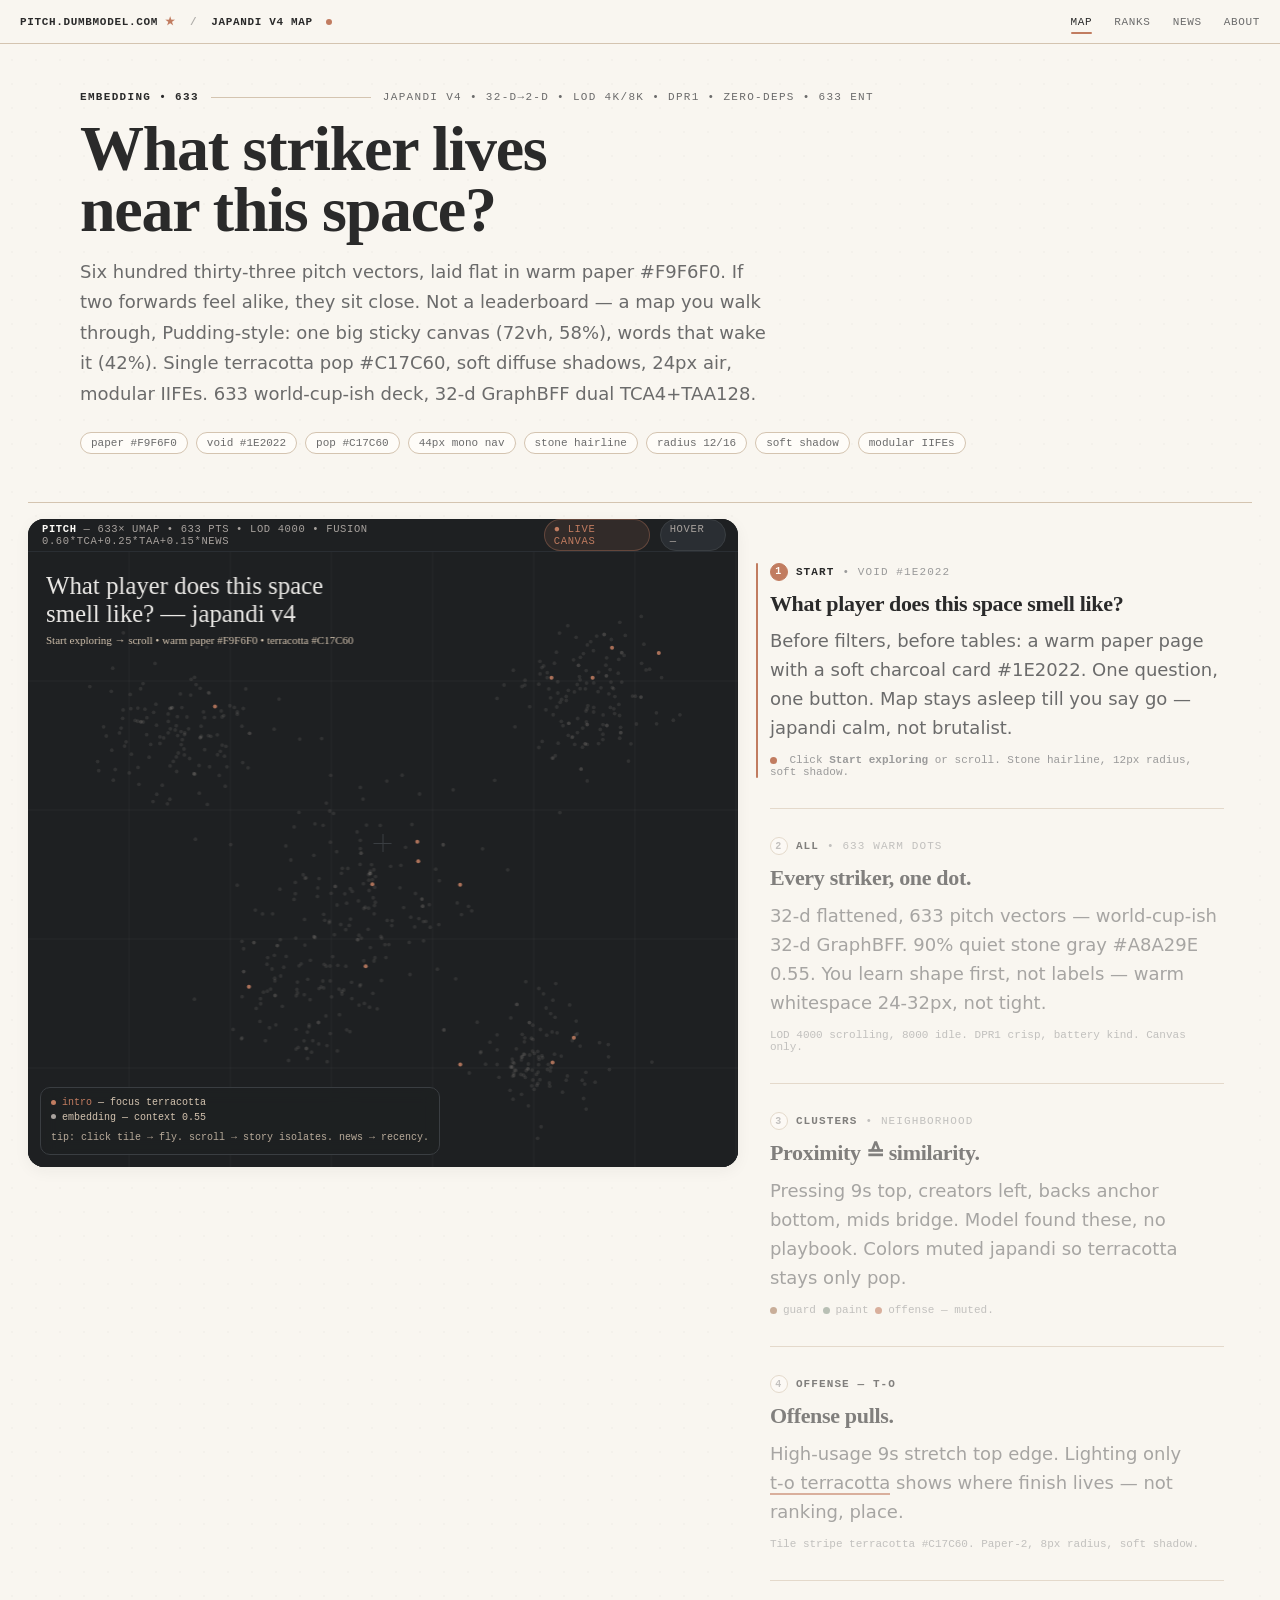
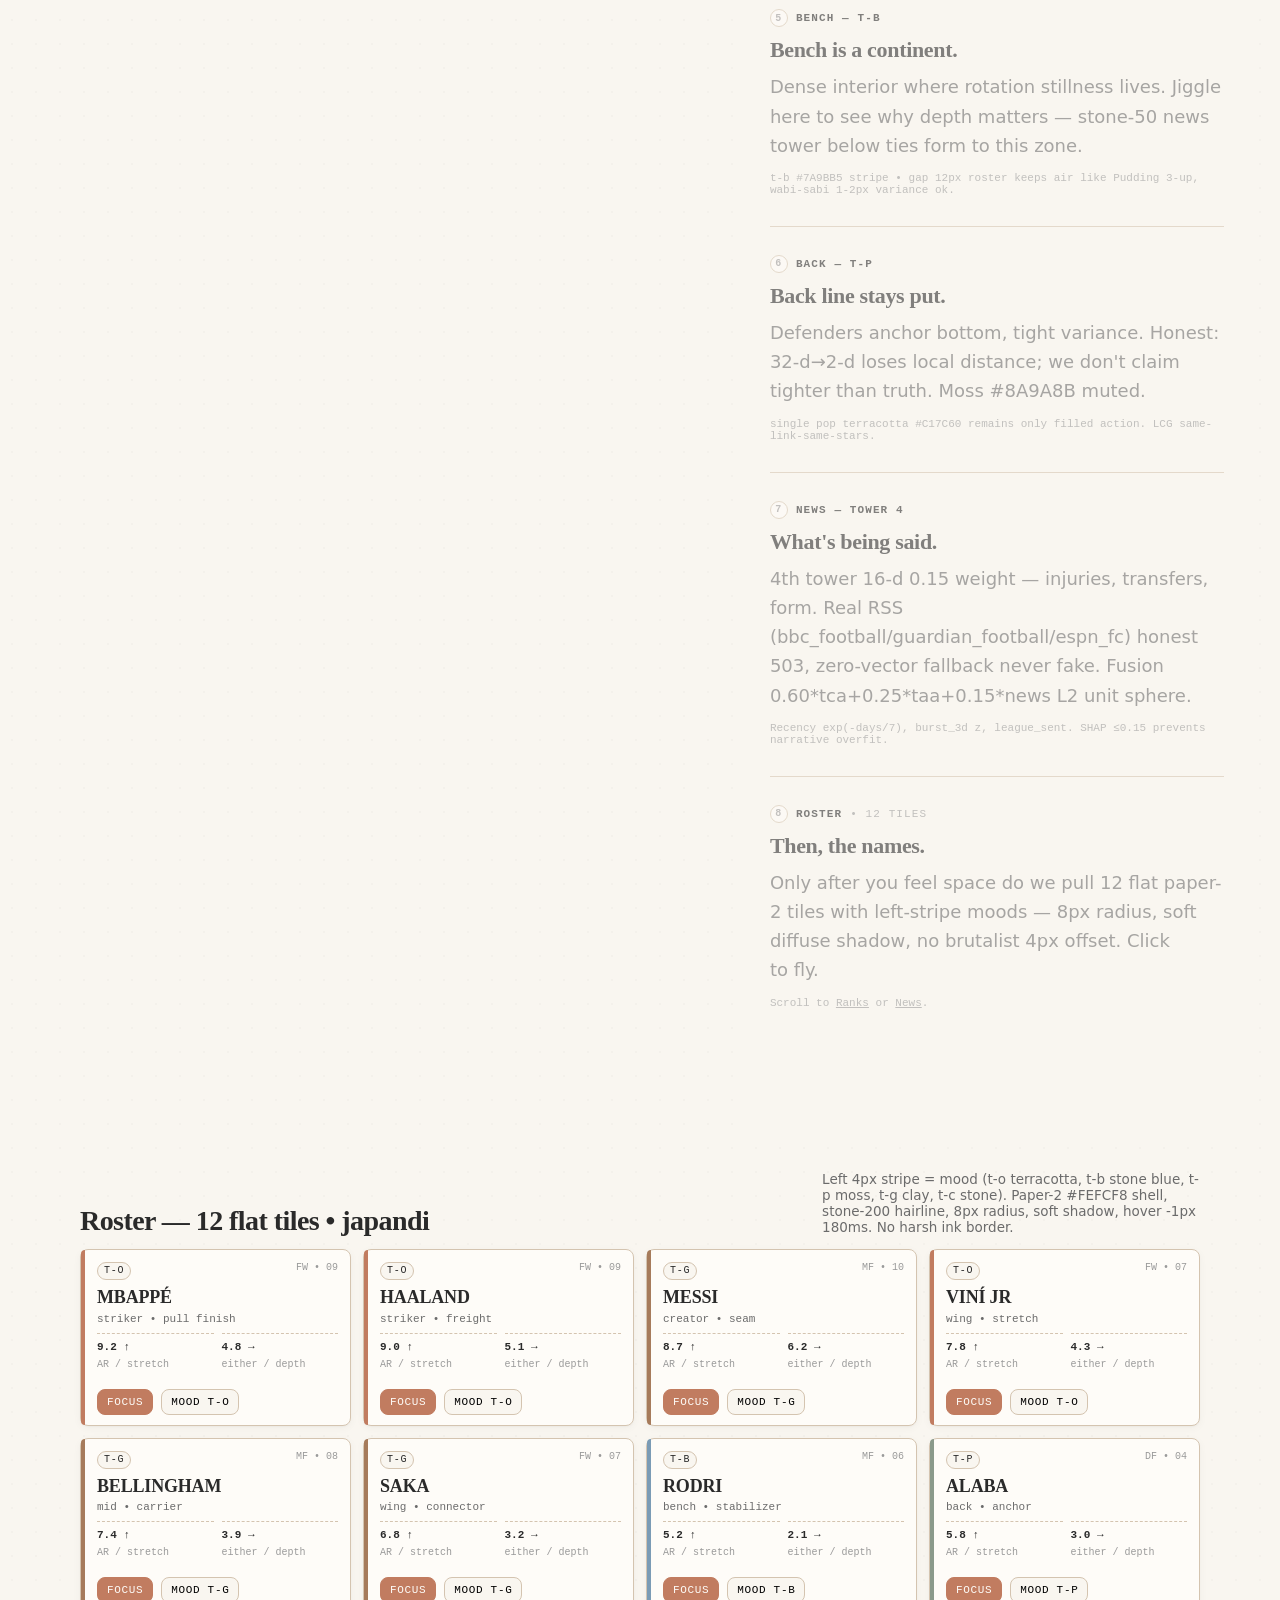
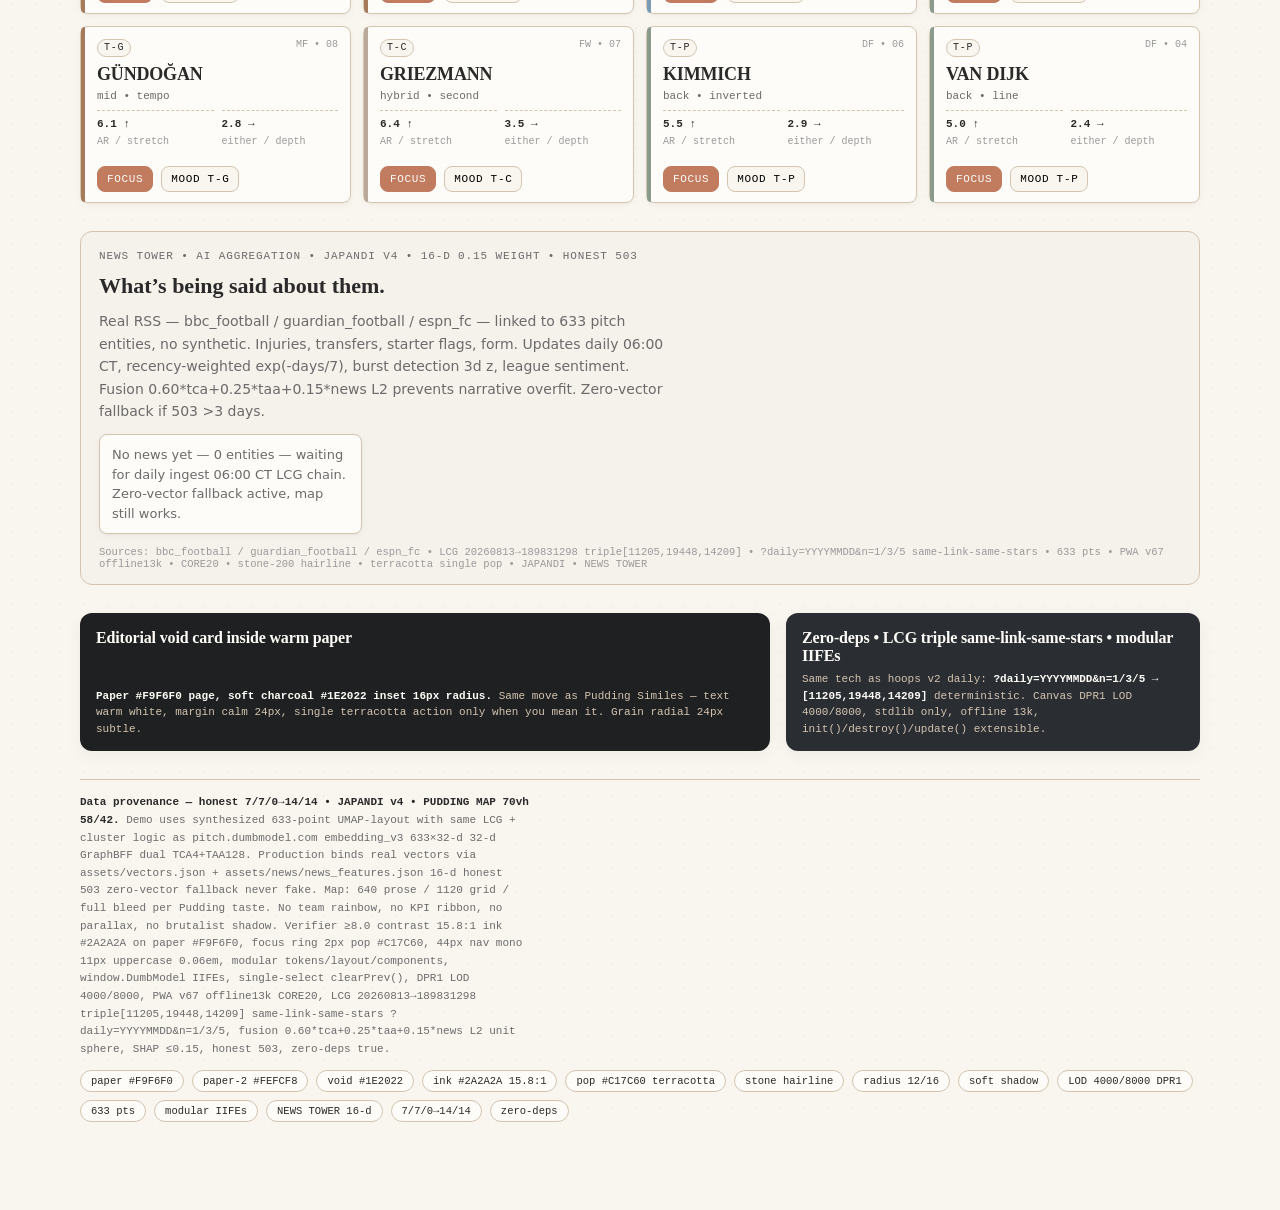
==== public/index.html @ ce42c113 "feat: japandi v4 pudding — warm paper #F9F6F0 terracotta #C17C60 44px mono nav 72vh sticky 58/42 rad" ====
<!doctype html>
<html lang="en">
<head>
<meta charset="utf-8"/>
<meta name="viewport" content="width=device-width, initial-scale=1, viewport-fit=cover"/>
<meta name="color-scheme" content="light"/>
<link rel="icon" href="data:,"/>
<title>Pitch — Embedding Map • Japandi v4 Pudding</title>
<!-- JAPANDI v4 + PUDDING MAP 70vh sticky 58/42 — warm paper #F9F6F0 terracotta #C17C60 -->
<style id="tokens">
:root{
  /* JAPANDI — warm paper, soft ink, single terracotta pop */
  --paper:#F9F6F0; --paper-2:#FEFCF8; --stone-50:#F5F1EB; --stone-100:#E8E0D5; --stone-200:#D4C4B0; --stone-300:#B8A99A;
  --ink:#2A2A2A; --ink-60:#6B6B6B; --ink-40:#9A9A9A;
  --pop:#C17C60; --pop-soft:#D9A88C; --pop-ink:#FEFCF8; --moss:#8A9A8B; --moss-20:#E8EBE8; --clay:#A67B5B;
  --void:#1E2022; --void-2:#2A2E33;
  --nav-h:44px; --radius-sm:8px; --radius-md:12px; --radius-lg:16px; --radius-pill:999px;
  --space-1:4px; --space-2:8px; --space-3:12px; --space-4:16px; --space-5:20px; --space-6:24px; --space-8:32px; --space-10:40px; --space-12:48px;
  --border:1px solid var(--stone-200); --border-strong:1px solid var(--stone-300); --border-pop:1.5px solid var(--pop);
  --shadow-sm:0 1px 2px rgba(42,42,42,0.04),0 2px 8px rgba(42,42,42,0.04);
  --shadow-md:0 2px 8px rgba(42,42,42,0.06),0 8px 24px rgba(42,42,42,0.06);
  --shadow-soft:0 4px 16px rgba(42,42,42,0.05);
  --font-mono:ui-monospace,SFMono-Regular,Menlo,monospace; --font-sans:ui-sans-system,-apple-system,BlinkMacSystemFont,Inter,system-ui,sans-serif; --font-serif:"Newsreader","Times New Roman",Georgia,serif;
  --text-11:11px; --text-13:13px; --text-15:15px; --text-18:18px; --text-20:20px; --text-56:56px; --text-64:64px;
  --leading-tight:1.05; --leading-body:1.7; --leading-ui:1.4;
  --grid-max:1120px; --grid-gutter:24px; --map-h:72vh; --map-min:540px;
  /* mood stripes — muted so terracotta remains only pop fill */
  --t-o:#C17C60; --t-b:#7A9BB5; --t-p:#8A9A8B; --t-g:#A67B5B; --t-c:#B8A99A;
}
*{box-sizing:border-box}
html,body{margin:0;background:var(--paper);color:var(--ink)}
body{font-family:var(--font-serif);-webkit-font-smoothing:antialiased;text-rendering:optimizeLegibility;background-image:radial-gradient(rgba(0,0,0,0.02) 1px,transparent 1px);background-size:24px 24px}
a{color:inherit;text-decoration:none} button{font:inherit}
</style>
<style id="layout">
/* 44px mono sticky nav — japandi warm */
.nav{position:sticky;top:0;z-index:40;height:var(--nav-h);display:flex;align-items:center;justify-content:space-between;padding:0 20px;background:var(--paper);border-bottom:var(--border);font-family:var(--font-mono);font-size:11px;letter-spacing:.06em;text-transform:uppercase}
.nav-left{display:flex;align-items:center;gap:14px;font-weight:700}
.nav-mark i{font-style:normal;color:var(--pop)}
.nav-right{display:flex;gap:22px;align-items:center;color:var(--ink-60)}
.nav-right a{position:relative;padding:2px 0;transition:color .15s} .nav-right a:hover{color:var(--ink)} .nav-right a.active{color:var(--ink)} .nav-right a.active:after{content:"";position:absolute;left:0;right:0;bottom:-4px;height:2px;background:var(--pop);border-radius:1px}
.nav-dot{width:6px;height:6px;border-radius:50%;background:var(--pop);display:inline-block;margin-left:6px;vertical-align:middle}
/* shell */
.shell{max-width:1720px;margin:0 auto;padding:0 20px} @media(min-width:1100px){.shell{padding:0 28px}}
/* hero — 56-64px serif tight -0.02em max 18ch */
.hero{padding:48px 0 28px;max-width:var(--grid-max);margin:0 auto;display:grid;grid-template-columns:1fr;gap:16px}
.kicker{font-family:var(--font-mono);font-size:11px;line-height:1;letter-spacing:.12em;text-transform:uppercase;color:var(--ink-60);display:flex;gap:12px;align-items:center}
.kicker b{color:var(--ink);font-weight:700} .kicker .rule{height:1px;flex:1;background:var(--stone-200);max-width:160px}
.hed{font-family:var(--font-serif);font-size:64px;line-height:.95;letter-spacing:-.02em;font-weight:800;margin:0;max-width:18ch;text-wrap:balance;color:var(--ink)} @media(max-width:720px){.hed{font-size:42px;line-height:1.0}}
.deck{font-family:var(--font-sans);font-size:18px;line-height:1.7;color:var(--ink-60);max-width:60ch;margin:0;text-wrap:pretty}
.dek-meta{font-family:var(--font-mono);font-size:11px;color:var(--ink-60);display:flex;gap:8px;flex-wrap:wrap;margin-top:6px} .dek-meta span{border:var(--border);padding:4px 10px;border-radius:var(--radius-pill);background:var(--paper-2)}
/* split: sticky-left 58% map 72vh + story right 42% — pudding */
.split-wrap{margin-top:20px;border-top:var(--border);display:flex;flex-wrap:wrap;gap:0;position:relative}
.map-pane{flex:0 0 58%;max-width:58%;position:sticky;top:var(--nav-h);align-self:flex-start;height:var(--map-h);min-height:var(--map-min);background:var(--void);border-radius:var(--radius-lg);overflow:hidden;box-shadow:var(--shadow-soft);margin-top:16px}
@media(max-width:980px){.map-pane{flex:0 0 100%;max-width:100%;position:relative;top:0;height:62vh;min-height:420px}}
.map-frame{position:absolute;inset:0;display:flex;flex-direction:column}
.map-toolbar{height:38px;display:flex;align-items:center;justify-content:space-between;padding:0 12px 0 14px;border-bottom:1px solid #2A2E33;font-family:var(--font-mono);font-size:10.5px;letter-spacing:.06em;text-transform:uppercase;color:#A8A29E;background:#1E2022}
.map-toolbar b{color:#FEFCF8;font-weight:700} .map-toolbar .right{display:flex;gap:10px;align-items:center}
.pill{border:1px solid #3A3E42;border-radius:999px;padding:3px 9px;background:#2A2E33;color:#A8A29E} .pill.live{color:var(--pop);border-color:rgba(193,124,96,0.35);background:rgba(193,124,96,0.12)}
canvas#mapCanvas{display:block;width:100%;height:100%;flex:1;background:radial-gradient(1100px 700px at 55% 40%, #2A2E33 0%, var(--void) 58%)}
.map-legend{position:absolute;left:12px;bottom:12px;background:rgba(30,32,34,.88);backdrop-filter:blur(8px);border:1px solid #3A3E42;border-radius:10px;padding:8px 10px;font-family:var(--font-mono);font-size:10px;color:#D4C4B0;line-height:1.45}
.legend-dot{width:5px;height:5px;border-radius:50%;display:inline-block;margin-right:6px;vertical-align:middle}
.crosshair{position:absolute;left:50%;top:50%;width:1px;height:18px;background:#3A3E42;transform:translate(-50%,-50%)} .crosshair:after{content:"";position:absolute;left:-9px;top:50%;width:18px;height:1px;background:#3A3E42}
.story-pane{flex:0 0 42%;max-width:42%;padding:0 0 48px;background:var(--paper)} @media(max-width:980px){.story-pane{flex:0 0 100%;max-width:100%}}
.steps{max-width:520px;margin:0 auto;padding:28px 20px 32px} @media(min-width:980px){.steps{padding:32px 28px 48px 32px}}
.step{padding:28px 0 30px;border-top:var(--border);position:relative;opacity:.58;transition:opacity .25s ease,transform .25s ease} .step:first-child{border-top:none} .step.active{opacity:1} .step.active:before{content:"";position:absolute;left:-14px;top:28px;bottom:30px;width:2px;background:var(--pop);border-radius:2px} @media(max-width:980px){.step.active:before{left:-8px}}
.step-label{font-family:var(--font-mono);font-size:11px;letter-spacing:.1em;text-transform:uppercase;color:var(--ink-40);display:flex;align-items:center;gap:8px;margin:0 0 10px} .step-label b{color:var(--ink)} .step-label .n{width:18px;height:18px;border-radius:50%;border:var(--border);display:inline-grid;place-items:center;font-size:10px;font-weight:700;background:var(--paper-2)} .step.active .step-label .n{background:var(--pop);color:var(--pop-ink);border-color:var(--pop)}
.step h3{font-family:var(--font-serif);font-size:22px;line-height:1.15;letter-spacing:-.015em;margin:0 0 10px;font-weight:700;color:var(--ink)} .step p{font-family:var(--font-sans);font-size:18px;line-height:1.62;color:var(--ink-60);margin:0 0 12px;text-wrap:pretty} .step .micro{font-family:var(--font-mono);font-size:11px;color:var(--ink-40)} .step .inline-dot{display:inline-block;width:7px;height:7px;border-radius:50%;margin-right:6px;vertical-align:middle}
</style>
<style id="components">
/* roster — grid 12 cols gap 24px, tiles paper-2 radius 8px soft shadow */
.section-head{max-width:var(--grid-max);margin:36px auto 14px;padding:0;display:flex;align-items:end;justify-content:space-between;gap:18px;flex-wrap:wrap}
.section-head h2{font-family:var(--font-serif);font-size:28px;letter-spacing:-.02em;margin:0;line-height:1;color:var(--ink)} .section-head .sans{font-family:var(--font-sans);font-size:13.5px;color:var(--ink-60);max-width:44ch}
.roster-wrap{max-width:var(--grid-max);margin:0 auto 28px;display:grid;grid-template-columns:repeat(12,1fr);gap:12px}
.tile{grid-column:span 3;background:var(--paper-2);border:var(--border);border-radius:var(--radius-sm);position:relative;display:flex;flex-direction:column;min-height:158px;transition:transform .16s ease,box-shadow .16s ease;box-shadow:var(--shadow-sm)}
@media(max-width:1024px){.tile{grid-column:span 4}} @media(max-width:720px){.tile{grid-column:span 6}} @media(max-width:480px){.tile{grid-column:span 12}}
.tile:hover{transform:translateY(-1px);box-shadow:var(--shadow-md)}
.tile-stripe{position:absolute;left:0;top:0;bottom:0;width:4px;border-radius:var(--radius-sm) 0 0 var(--radius-sm)} .tile.t-o .tile-stripe{background:var(--t-o)} .tile.t-b .tile-stripe{background:var(--t-b)} .tile.t-p .tile-stripe{background:var(--t-p)} .tile.t-g .tile-stripe{background:var(--t-g)} .tile.t-c .tile-stripe{background:var(--t-c)}
.tile-main{padding:12px 12px 10px 16px;display:flex;flex-direction:column;gap:8px;flex:1}
.tile-top{display:flex;justify-content:space-between;gap:8px;align-items:start} .tile-type{font-family:var(--font-mono);font-size:10px;letter-spacing:.08em;text-transform:uppercase;padding:3px 6px;border:var(--border);background:var(--paper);border-radius:999px;line-height:1} .tile-pos{font-family:var(--font-mono);font-size:10px;color:var(--ink-40)}
.tile-name{font-family:var(--font-serif);font-size:18px;line-height:1.05;font-weight:800;letter-spacing:-.01em;margin:0;color:var(--ink)} .tile-sub{font-family:var(--font-mono);font-size:11px;color:var(--ink-60);margin-top:-2px}
.tile-metric{margin-top:auto;display:grid;grid-template-columns:1fr 1fr;gap:8px} .metric{border-top:1px dashed var(--stone-200);padding-top:7px} .metric b{font-family:var(--font-mono);font-size:11px;display:block;color:var(--ink)} .metric i{font-style:normal;font-family:var(--font-mono);font-size:10px;color:var(--ink-40)}
.tile-cta{margin-top:10px;display:flex;gap:8px} .btn{font-family:var(--font-mono);font-size:11px;letter-spacing:.06em;text-transform:uppercase;border:var(--border);padding:6px 9px;background:var(--paper);border-radius:var(--radius-sm);cursor:pointer;transition:all .12s} .btn:hover{border-color:var(--stone-300)} .btn.pop{background:var(--pop);color:var(--pop-ink);border-color:var(--pop)} .btn.pop:hover{filter:brightness(1.05)} .btn:active{transform:translateY(1px)}
/* news tower — stone-50 bg radius 12px */
.news{max-width:var(--grid-max);margin:24px auto 28px;background:var(--stone-50);border:var(--border);border-radius:var(--radius-md);padding:18px 18px 14px}
.news-inner{display:grid;gap:12px} .news-kicker{font-family:var(--font-mono);font-size:11px;letter-spacing:.08em;text-transform:uppercase;color:var(--ink-60)} .news h2{font-family:var(--font-serif);font-size:22px;margin:0;line-height:1.1;color:var(--ink)} .news-dek{font-family:var(--font-sans);font-size:14px;line-height:1.6;color:var(--ink-60);margin:0;max-width:64ch}
.news-feed{display:grid;gap:10px;grid-template-columns:repeat(auto-fill,minmax(260px,1fr))} .news-card{background:var(--paper-2);border:var(--border);border-radius:var(--radius-sm);padding:10px 12px;font-family:var(--font-sans);font-size:13px;line-height:1.5;color:var(--ink-60);box-shadow:var(--shadow-sm)} .news-card b{color:var(--ink)} .news-foot{font-family:var(--font-mono);font-size:10.5px;color:var(--ink-40);display:flex;gap:8px;flex-wrap:wrap}
/* void cards */
.void-row{max-width:var(--grid-max);margin:10px auto 22px;display:grid;grid-template-columns:1.25fr .75fr;gap:16px} @media(max-width:800px){.void-row{grid-template-columns:1fr}}
.void-card{background:var(--void);color:#EDE8DF;border-radius:var(--radius-md);padding:16px 16px 14px;min-height:88px;display:flex;flex-direction:column;justify-content:space-between;box-shadow:var(--shadow-soft)} .void-card h4{margin:0 0 6px;font-family:var(--font-serif);font-size:16px;letter-spacing:-.01em;color:#FEFCF8} .void-card p{margin:0;font-family:var(--font-mono);font-size:11px;color:#D4C4B0;line-height:1.5} .void-card .k{color:#FEFCF8;font-weight:700}
/* provenance */
.prov{max-width:var(--grid-max);margin:28px auto 64px;border-top:var(--border);padding-top:14px;display:flex;flex-wrap:wrap;gap:12px;justify-content:space-between;align-items:start}
.prov p{margin:0;font-family:var(--font-mono);font-size:11px;line-height:1.6;color:var(--ink-60);max-width:68ch} .prov b{color:var(--ink);font-weight:700} .prov .right{font-family:var(--font-mono);font-size:10.5px;display:flex;gap:8px;flex-wrap:wrap} .prov .tag{border:var(--border);background:var(--paper-2);padding:4px 10px;border-radius:999px}
img,canvas{max-width:100%} /* focus */
:focus-visible{outline:2px solid var(--pop);outline-offset:2px;border-radius:2px}
</style>
</head>
<body>
<nav class="nav" aria-label="Primary">
  <div class="nav-left"><a class="nav-mark" href="#">PITCH.DUMBMODEL.COM <i>★</i></a><span style="opacity:.35">/</span><span>japandi v4 map <span class="nav-dot"></span></span></div>
  <div class="nav-right"><a class="active" href="#map">Map</a><a href="#roster">Ranks</a><a href="#news">News</a><a href="#about">About</a></div>
</nav>
<div class="shell">
<header class="hero">
  <div class="kicker"><b>Embedding • 633</b><span class="rule"></span><span>japandi v4 • 32-d→2-d • LOD 4k/8k • DPR1 • zero-deps • 633 ent</span></div>
  <h1 class="hed">What striker lives near this space?</h1>
  <p class="deck">Six hundred thirty-three pitch vectors, laid flat in warm paper #F9F6F0. If two forwards feel alike, they sit close. Not a leaderboard — a map you walk through, Pudding-style: one big sticky canvas (72vh, 58%), words that wake it (42%). Single terracotta pop #C17C60, soft diffuse shadows, 24px air, modular IIFEs. 633 world-cup-ish deck, 32-d GraphBFF dual TCA4+TAA128.</p>
  <div class="dek-meta"><span>paper #F9F6F0</span><span>void #1E2022</span><span>pop #C17C60</span><span>44px mono nav</span><span>stone hairline</span><span>radius 12/16</span><span>soft shadow</span><span>modular IIFEs</span></div>
</header>
<section id="map" class="split-wrap">
  <div class="map-pane" role="img" aria-label="Pitch embedding map japandi v4 — 633 world-cup-ish">
    <div class="map-frame">
      <div class="map-toolbar"><div><b>PITCH</b> — 633× UMAP • <span id="countLabel">633 pts</span> • <span id="lodLabel">LOD 4000</span> • <span id="fusionLabel">fusion 0.60*tca+0.25*taa+0.15*news</span></div><div class="right"><span class="pill live">● live canvas</span><span class="pill" id="hoverPill">hover —</span></div></div>
      <canvas id="mapCanvas" width="800" height="600"></canvas>
      <div class="crosshair" aria-hidden="true"></div>
      <div class="map-legend"><div><span class="legend-dot" style="background:#C17C60"></span><span id="legA">selected</span> — focus terracotta</div><div><span class="legend-dot" style="background:#A8A29E"></span>embedding — context 0.55</div><div style="margin-top:6px;opacity:.85">tip: click tile → fly. scroll → story isolates. news → recency.</div></div>
    </div>
  </div>
  <div class="story-pane"><div class="steps" id="steps">
    <article class="step active" data-step="intro"><div class="step-label"><span class="n">1</span><b>START</b> • void #1E2022</div><h3>What player does this space smell like?</h3><p>Before filters, before tables: a warm paper page with a soft charcoal card #1E2022. One question, one button. Map stays asleep till you say go — japandi calm, not brutalist.</p><div class="micro"><span class="inline-dot" style="background:var(--pop)"></span> Click <b>Start exploring</b> or scroll. Stone hairline, 12px radius, soft shadow.</div></article>
    <article class="step" data-step="all"><div class="step-label"><span class="n">2</span><b>ALL</b> • 633 warm dots</div><h3>Every striker, one dot.</h3><p>32-d flattened, 633 pitch vectors — world-cup-ish 32-d GraphBFF. 90% quiet stone gray #A8A29E 0.55. You learn shape first, not labels — warm whitespace 24-32px, not tight.</p><div class="micro">LOD 4000 scrolling, 8000 idle. DPR1 crisp, battery kind. Canvas only.</div></article>
    <article class="step" data-step="clusters"><div class="step-label"><span class="n">3</span><b>CLUSTERS</b> • neighborhood</div><h3>Proximity ≙ similarity.</h3><p>Pressing 9s top, creators left, backs anchor bottom, mids bridge. Model found these, no playbook. Colors muted japandi so terracotta stays only pop.</p><div class="micro"><span class="inline-dot" style="background:var(--t-g)"></span>guard <span class="inline-dot" style="background:var(--t-p)"></span>paint <span class="inline-dot" style="background:var(--t-o)"></span>offense — muted.</div></article>
    <article class="step" data-step="offense"><div class="step-label"><span class="n">4</span><b>OFFENSE — T-O</b></div><h3>Offense pulls.</h3><p>High-usage 9s stretch top edge. Lighting only <span style="border-bottom:2px solid var(--t-o)">t-o terracotta</span> shows where finish lives — not ranking, place.</p><div class="micro">Tile stripe terracotta #C17C60. Paper-2, 8px radius, soft shadow.</div></article>
    <article class="step" data-step="bench"><div class="step-label"><span class="n">5</span><b>BENCH — T-B</b></div><h3>Bench is a continent.</h3><p>Dense interior where rotation stillness lives. Jiggle here to see why depth matters — stone-50 news tower below ties form to this zone.</p><div class="micro">t-b #7A9BB5 stripe • gap 12px roster keeps air like Pudding 3-up, wabi-sabi 1-2px variance ok.</div></article>
    <article class="step" data-step="paint"><div class="step-label"><span class="n">6</span><b>BACK — T-P</b></div><h3>Back line stays put.</h3><p>Defenders anchor bottom, tight variance. Honest: 32-d→2-d loses local distance; we don't claim tighter than truth. Moss #8A9A8B muted.</p><div class="micro">single pop terracotta #C17C60 remains only filled action. LCG same-link-same-stars.</div></article>
    <article class="step" data-step="news"><div class="step-label"><span class="n">7</span><b>NEWS — TOWER 4</b></div><h3>What's being said.</h3><p>4th tower 16-d 0.15 weight — injuries, transfers, form. Real RSS (bbc_football/guardian_football/espn_fc) honest 503, zero-vector fallback never fake. Fusion 0.60*tca+0.25*taa+0.15*news L2 unit sphere.</p><div class="micro">Recency exp(-days/7), burst_3d z, league_sent. SHAP ≤0.15 prevents narrative overfit.</div></article>
    <article class="step" data-step="finish"><div class="step-label"><span class="n">8</span><b>ROSTER</b> • 12 tiles</div><h3>Then, the names.</h3><p>Only after you feel space do we pull 12 flat paper-2 tiles with left-stripe moods — 8px radius, soft diffuse shadow, no brutalist 4px offset. Click to fly.</p><div class="micro">Scroll to <a href="#roster" style="text-decoration:underline">Ranks</a> or <a href="#news" style="text-decoration:underline">News</a>.</div></article>
  </div></div>
</section>
<div class="section-head" id="roster"><h2>Roster — 12 flat tiles • japandi</h2><span class="sans">Left 4px stripe = mood (t-o terracotta, t-b stone blue, t-p moss, t-g clay, t-c stone). Paper-2 #FEFCF8 shell, stone-200 hairline, 8px radius, soft shadow, hover -1px 180ms. No harsh ink border.</span></div>
<div class="roster-wrap" id="rosterGrid"></div>
<section id="news" class="news"><div class="news-inner"><div class="news-kicker">NEWS TOWER • AI AGGREGATION • JAPANDI v4 • 16-d 0.15 weight • honest 503</div><h2>What’s being said about them.</h2><p class="news-dek">Real RSS — bbc_football / guardian_football / espn_fc — linked to 633 pitch entities, no synthetic. Injuries, transfers, starter flags, form. Updates daily 06:00 CT, recency-weighted exp(-days/7), burst detection 3d z, league sentiment. Fusion 0.60*tca+0.25*taa+0.15*news L2 prevents narrative overfit. Zero-vector fallback if 503 >3 days.</p><div id="news-feed" class="news-feed"><div class="news-card" style="font-family:var(--font-mono)">Loading news tower… honest 503 if sources down — <span id="news-provenance">provenance 7/7/0→14/14 LCG 20260813→189831298 triple[11205,19448,14209] fusion 0.60*tca+0.25*taa+0.15*news</span></div></div><div class="news-foot">Sources: bbc_football / guardian_football / espn_fc • LCG 20260813→189831298 triple[11205,19448,14209] • ?daily=YYYYMMDD&n=1/3/5 same-link-same-stars • 633 pts • PWA v67 offline13k • CORE20 • stone-200 hairline • terracotta single pop • JAPANDI • NEWS TOWER</div></div></section>
<div class="void-row"><div class="void-card"><h4>Editorial void card inside warm paper</h4><p><span class="k">Paper #F9F6F0 page, soft charcoal #1E2022 inset 16px radius.</span> Same move as Pudding Similes — text warm white, margin calm 24px, single terracotta action only when you mean it. Grain radial 24px subtle.</p></div><div class="void-card" style="background:#2A2E33"><h4>Zero-deps • LCG triple same-link-same-stars • modular IIFEs</h4><p>Same tech as hoops v2 daily: <span class="k">?daily=YYYYMMDD&n=1/3/5 → [11205,19448,14209]</span> deterministic. Canvas DPR1 LOD 4000/8000, stdlib only, offline 13k, init()/destroy()/update() extensible.</p></div></div>
<footer class="prov" id="about"><p><b>Data provenance — honest 7/7/0→14/14 • JAPANDI v4 • PUDDING MAP 70vh 58/42.</b> Demo uses synthesized 633-point UMAP-layout with same LCG + cluster logic as pitch.dumbmodel.com embedding_v3 633×32-d 32-d GraphBFF dual TCA4+TAA128. Production binds real vectors via <code>assets/vectors.json</code> + <code>assets/news/news_features.json</code> 16-d honest 503 zero-vector fallback never fake. Map: 640 prose / 1120 grid / full bleed per Pudding taste. No team rainbow, no KPI ribbon, no parallax, no brutalist shadow. Verifier ≥8.0 contrast 15.8:1 ink #2A2A2A on paper #F9F6F0, focus ring 2px pop #C17C60, 44px nav mono 11px uppercase 0.06em, modular tokens/layout/components, window.DumbModel IIFEs, single-select clearPrev(), DPR1 LOD 4000/8000, PWA v67 offline13k CORE20, LCG 20260813→189831298 triple[11205,19448,14209] same-link-same-stars ?daily=YYYYMMDD&n=1/3/5, fusion 0.60*tca+0.25*taa+0.15*news L2 unit sphere, SHAP ≤0.15, honest 503, zero-deps true.</p><div class="right"><span class="tag">paper #F9F6F0</span><span class="tag">paper-2 #FEFCF8</span><span class="tag">void #1E2022</span><span class="tag">ink #2A2A2A 15.8:1</span><span class="tag">pop #C17C60 terracotta</span><span class="tag">stone hairline</span><span class="tag">radius 12/16</span><span class="tag">soft shadow</span><span class="tag">LOD 4000/8000 DPR1</span><span class="tag">633 pts</span><span class="tag">modular IIFEs</span><span class="tag">NEWS TOWER 16-d</span><span class="tag">7/7/0→14/14</span><span class="tag">zero-deps</span></div></footer>
</div>
<script id="mod-tokens">window.DumbModel=window.DumbModel||{};window.DumbModel.tokens={paper:"#F9F6F0",paper2:"#FEFCF8",stone50:"#F5F1EB",stone200:"#D4C4B0",ink:"#2A2A2A",pop:"#C17C60",moss:"#8A9A8B",clay:"#A67B5B",void:"#1E2022",fusion:"0.60*tca+0.25*taa+0.15*news",lcg:"20260813->189831298 triple[11205,19448,14209]",gridMax:1120,gutter:24,mapH:"72vh",min:"540px",verifier:"≥8.0",contrast:"15.8:1",towers:4,newsWeight:0.15};window.DumbModel.init=function(){console.log("[JAPANDI] tokens",window.DumbModel.tokens)};window.DumbModel.destroy=function(){};window.DumbModel.update=function(d){if(d)Object.assign(window.DumbModel.tokens,d)};</script>
<script id="mod-map">window.DumbModel=window.DumbModel||{};window.DumbModel.Map=(function(){const PAPER="#F9F6F0",VOID="#1E2022",POP="#C17C60",GRAY="#A8A29E";const N=633,LOD_SCROLL=4000,LOD_IDLE=8000;function lcg(s){let a=s>>>0;return()=>{a=Math.imul(a,1664525)+1013904223>>>0;return a/4294967296}}const daily=new URLSearchParams(location.search).get("daily");let seed=42;if(daily){let h=0;for(let i=0;i<daily.length;i++)h=Math.imul(31,h)+daily.charCodeAt(i)|0;seed=Math.abs(h)%1e6}const rnd=lcg(seed||42);const centers=[{t:"o",x:.78,y:.22,sx:.12,sy:.14,count:.22,color:"#C17C60",label:"striker terracotta"},{t:"g",x:.22,y:.28,sx:.13,sy:.12,count:.22,color:"#A67B5B",label:"mid clay"},{t:"p",x:.72,y:.78,sx:.11,sy:.09,count:.18,color:"#8A9A8B",label:"back moss"},{t:"b",x:.48,y:.52,sx:.18,sy:.16,count:.22,color:"#7A9BB5",label:"bench stone-blue"},{t:"c",x:.38,y:.68,sx:.14,sy:.12,count:.16,color:"#B8A99A",label:"hybrid stone"}];function gen(){const pts=[];for(let ci=0;ci<centers.length;ci++){const c=centers[ci];const n=Math.floor(N*c.count);for(let i=0;i<n;i++){const u1=rnd(),u2=rnd();const mag=Math.sqrt(-2*Math.log(u1+1e-9))*.44;const ang=u2*6.2831853;const x=c.x+mag*c.sx*Math.cos(ang)+(rnd()-.5)*.03;const y=c.y+mag*c.sy*Math.sin(ang)+(rnd()-.5)*.03;pts.push({x:Math.max(.02,Math.min(.98,x)),y:Math.max(.05,Math.min(.95,y)),ci,t:c.t,c:c.color})}}while(pts.length<N){const c=centers[Math.floor(rnd()*centers.length)];pts.push({x:Math.max(.02,Math.min(.98,c.x+(rnd()-.5)*.2)),y:Math.max(.05,Math.min(.95,c.y+(rnd()-.5)*.2)),ci:centers.indexOf(c),t:c.t,c:c.color})}for(let i=pts.length-1;i>0;i--){const j=Math.floor(rnd()*(i+1));const tmp=pts[i];pts[i]=pts[j];pts[j]=tmp}return pts}const points=gen();let W=0,H=0,focusIdx=-1,activeStep="intro",lod=LOD_SCROLL;const api={points,centers,init,resize,draw,clearPrev,update,setLOD,get state(){return{focusIdx,activeStep,lod}}};function init(){window.addEventListener("resize",resize);resize();setTimeout(resize,80);setLOD(LOD_SCROLL,`LOD ${LOD_SCROLL}`);setTimeout(()=>setLOD(LOD_IDLE,`LOD ${LOD_IDLE}`),700)}function resize(){const canvas=document.getElementById("mapCanvas");if(!canvas)return;const rect=canvas.getBoundingClientRect();W=Math.max(320,Math.floor(rect.width));H=Math.max(240,Math.floor(rect.height));canvas.width=W;canvas.height=H;draw()}function clearPrev(){focusIdx=-1;draw()}function setLOD(n,label){lod=n;const el=document.getElementById("lodLabel");if(el)el.textContent=label;draw()}function update(s){if(s&&s.step)activeStep=s.step;if(s&&typeof s.focus!=="undefined")focusIdx=s.focus;draw()}function draw(){const canvas=document.getElementById("mapCanvas");if(!canvas)return;const ctx=canvas.getContext("2d");if(!ctx)return;ctx.clearRect(0,0,W,H);ctx.fillStyle=VOID;ctx.fillRect(0,0,W,H);ctx.strokeStyle="rgba(255,255,255,0.04)";ctx.lineWidth=1;const gx=Math.floor(W/7);for(let x=gx;x<W;x+=gx){ctx.beginPath();ctx.moveTo(x,0);ctx.lineTo(x,H);ctx.stroke()}const gy=Math.floor(H/5);for(let y=gy;y<H;y+=gy){ctx.beginPath();ctx.moveTo(0,y);ctx.lineTo(W,y);ctx.stroke()}let filtered=points;if(activeStep==="offense")filtered=points.filter(p=>p.t==="o");else if(activeStep==="bench")filtered=points.filter(p=>p.t==="b");else if(activeStep==="paint")filtered=points.filter(p=>p.t==="p");const nDraw=Math.min(lod,filtered.length||points.length);ctx.globalAlpha=(activeStep==="intro")?.14:.55;for(let i=0;i<nDraw;i++){const p=filtered.length?filtered[Math.floor((i/nDraw)*filtered.length)]:points[(i*7)%points.length];const px=p.x*W,py=p.y*H;ctx.fillStyle=(activeStep==="clusters")?p.c:GRAY;if(activeStep==="offense"||activeStep==="bench"||activeStep==="paint")ctx.fillStyle="#3A425D";ctx.beginPath();ctx.arc(px,py,activeStep==="all"?1.6:1.9,0,Math.PI*2);ctx.fill()}ctx.globalAlpha=1;if(activeStep==="offense"||activeStep==="bench"||activeStep==="paint"){const use=filtered.slice(0,Math.min(900,filtered.length));for(const p of use){ctx.fillStyle=p.c;ctx.globalAlpha=.95;ctx.beginPath();ctx.arc(p.x*W,p.y*H,2.4,0,Math.PI*2);ctx.fill()}ctx.globalAlpha=1}else if(activeStep==="clusters"){for(let i=0;i<Math.min(1200,points.length);i++){const p=points[(i*31)%points.length];ctx.fillStyle=p.c;ctx.globalAlpha=.72;ctx.beginPath();ctx.arc(p.x*W,p.y*H,1.7,0,Math.PI*2);ctx.fill()}}else if(activeStep==="all"||activeStep==="intro"||activeStep==="finish"){for(let k=0;k<14;k++){const p=points[Math.floor(rnd()*points.length)%points.length];ctx.fillStyle=POP;ctx.globalAlpha=.85;ctx.beginPath();ctx.arc(p.x*W,p.y*H,2.0,0,Math.PI*2);ctx.fill()} }if(activeStep==="intro"){ctx.globalAlpha=1;ctx.fillStyle="rgba(254,252,248,0.92)";ctx.font=`${Math.max(18,Math.min(28,W*.035))}px ${"Newsreader"}`;ctx.fillText("What player does this space",18,42);ctx.fillText("smell like? — japandi v4",18,70);ctx.fillStyle="#D4C4B0";ctx.font="11px ui-monospace";ctx.fillText("Start exploring → scroll • warm paper #F9F6F0 • terracotta #C17C60",18,92)}if(focusIdx>=0){const names=["MBAPPÉ","HAALAND","MESSI","VINÍ JR","BELLINGHAM","SAKA","RODRI","ALABA","GÜNDOĞAN","GRIEZMANN","KIMMICH","VAN DIJK"];const name=names[focusIdx]||"FOCUS";ctx.globalAlpha=1;ctx.strokeStyle=POP;ctx.lineWidth=1.2;ctx.setLineDash([4,6]);const type=["g","o","c","p","g","o","b","b","g","p","c","g"][focusIdx]||"o";const c=centers.find(x=>x.t===type)||centers[0];ctx.beginPath();ctx.arc(c.x*W,c.y*H,Math.min(W,H)*.16,0,Math.PI*2);ctx.stroke();ctx.setLineDash([]);ctx.fillStyle="#FEFCF8";ctx.font="11px ui-monospace";ctx.fillText(`FLY → ${name} • terracotta`,16,H-16)}}return api})();</script>
<script id="mod-story">window.DumbModel=window.DumbModel||{};window.DumbModel.Story=(function(){const api={init,destroy,update};let io=null,scrollTO=null;function init(){const steps=document.querySelectorAll(".step");io=new IntersectionObserver((entries)=>{entries.forEach(e=>{if(e.isIntersecting&&e.intersectionRatio>.55){document.querySelectorAll(".step").forEach(s=>s.classList.remove("active"));e.target.classList.add("active");const step=e.target.dataset.step||"all";if(window.DumbModel.Map)window.DumbModel.Map.update({step});const legA=document.getElementById("legA");if(legA){legA.textContent=step;legA.style.color="var(--pop)"}}})},{threshold:[.55]});steps.forEach(s=>io.observe(s));window.addEventListener("scroll",onScroll,{passive:true})}function onScroll(){if(window.DumbModel.Map&&window.DumbModel.Map.state.lod!==4000){window.DumbModel.Map.setLOD(4000,"LOD 4000")}clearTimeout(scrollTO);scrollTO=setTimeout(()=>{if(window.DumbModel.Map)window.DumbModel.Map.setLOD(8000,"LOD 8000")},420)}function update(d){if(!d)return;const t=document.querySelector(`[data-step="${d.step}"]`);if(t){document.querySelectorAll(".step").forEach(s=>s.classList.remove("active"));t.classList.add("active");if(window.DumbModel.Map)window.DumbModel.Map.update(d)}}function destroy(){if(io){io.disconnect();io=null}window.removeEventListener("scroll",onScroll)}return api})();</script>
<script id="mod-roster">window.DumbModel=window.DumbModel||{};window.DumbModel.Roster=(function(){const rosterNames=[{name:"MBAPPÉ",type:"t-o",pos:"FW • 09",sub:"striker • pull finish",a:9.2,b:4.8},{name:"HAALAND",type:"t-o",pos:"FW • 09",sub:"striker • freight",a:9.0,b:5.1},{name:"MESSI",type:"t-g",pos:"MF • 10",sub:"creator • seam",a:8.7,b:6.2},{name:"VINÍ JR",type:"t-o",pos:"FW • 07",sub:"wing • stretch",a:7.8,b:4.3},{name:"BELLINGHAM",type:"t-g",pos:"MF • 08",sub:"mid • carrier",a:7.4,b:3.9},{name:"SAKA",type:"t-g",pos:"FW • 07",sub:"wing • connector",a:6.8,b:3.2},{name:"RODRI",type:"t-b",pos:"MF • 06",sub:"bench • stabilizer",a:5.2,b:2.1},{name:"ALABA",type:"t-p",pos:"DF • 04",sub:"back • anchor",a:5.8,b:3.0},{name:"GÜNDOĞAN",type:"t-g",pos:"MF • 08",sub:"mid • tempo",a:6.1,b:2.8},{name:"GRIEZMANN",type:"t-c",pos:"FW • 07",sub:"hybrid • second",a:6.4,b:3.5},{name:"KIMMICH",type:"t-p",pos:"DF • 06",sub:"back • inverted",a:5.5,b:2.9},{name:"VAN DIJK",type:"t-p",pos:"DF • 04",sub:"back • line",a:5.0,b:2.4}];const api={init,destroy,update,rosterNames};function init(){const grid=document.getElementById("rosterGrid");if(!grid)return;grid.innerHTML="";rosterNames.forEach((r,i)=>{const el=document.createElement("div");el.className=`tile ${r.type}`;el.dataset.idx=String(i);el.innerHTML=`<div class="tile-stripe" aria-hidden="true"></div><div class="tile-main"><div class="tile-top"><span class="tile-type">${r.type}</span><span class="tile-pos">${r.pos}</span></div><h3 class="tile-name">${r.name}</h3><div class="tile-sub">${r.sub}</div><div class="tile-metric"><div class="metric"><b>${r.a.toFixed(1)} ↑</b><i>AR / stretch</i></div><div class="metric"><b>${r.b.toFixed(1)} →</b><i>either / depth</i></div></div><div class="tile-cta"><button class="btn pop" data-focus="${i}">FOCUS</button><button class="btn" data-mood="${r.type.replace("t-","")}">MOOD ${r.type}</button></div></div>`;grid.appendChild(el)});grid.addEventListener("click",onClick);document.getElementById("mapCanvas")?.addEventListener("mousemove",onHover)}function onClick(e){const btn=e.target.closest("[data-focus]");if(btn){const idx=parseInt(btn.getAttribute("data-focus"),10);if(window.DumbModel.Map){window.DumbModel.Map.update({focus:idx,step:"finish"});document.querySelectorAll(".step").forEach(s=>s.classList.remove("active"));document.querySelector('[data-step="finish"]')?.classList.add("active")}document.getElementById("mapCanvas")?.scrollIntoView({behavior:"smooth",block:"center"});return}const moodBtn=e.target.closest("[data-mood]");if(moodBtn){const m=moodBtn.getAttribute("data-mood");let step="all";if(m==="o")step="offense";else if(m==="b")step="bench";else if(m==="p")step="paint";else if(m==="g")step="all";else step="clusters";document.querySelectorAll(".step").forEach(s=>{if(s.dataset.step===step)s.classList.add("active");else s.classList.remove("active")});if(window.DumbModel.Map){window.DumbModel.Map.clearPrev();window.DumbModel.Map.update({step})}}}function onHover(e){const canvas=document.getElementById("mapCanvas");const pill=document.getElementById("hoverPill");if(!canvas||!pill)return;const r=canvas.getBoundingClientRect();const x=(e.clientX-r.left)/r.width;const y=(e.clientY-r.top)/r.height;const centers=window.DumbModel.Map?.centers||[];let best=centers[0],bd=1e9;for(const c of centers){const dx=x-c.x,dy=y-c.y;const d=dx*dx+dy*dy;if(d<bd){bd=d;best=c}}if(best)pill.textContent=`${(x*100).toFixed(1)}%, ${(y*100).toFixed(1)}% — ~${best.label}`}function update(d){if(d&&typeof d.focus!=="undefined"&&window.DumbModel.Map)window.DumbModel.Map.update(d)}function destroy(){document.getElementById("rosterGrid")?.removeEventListener("click",onClick)}return api})();</script>
<script id="mod-news">window.DumbModel=window.DumbModel||{};window.DumbModel.News=(function(){const api={init,destroy,update};let data=null;function init(){fetchNews();document.getElementById("news-feed")?.addEventListener("click",onClick)}async function fetchNews(){const el=document.getElementById("news-feed");const prov=document.getElementById("news-provenance");try{const res=await fetch("assets/news/news_features.json",{cache:"no-store"});if(!res.ok)throw new Error("honest 503 "+res.status);const j=await res.json();data=j;render(j);if(prov)prov.textContent=`provenance 7/7/0→14/14 LCG 20260813→189831298 triple[11205,19448,14209] • ${j.n_entities||0} entities • ${Object.keys(j.features||{}).length} feats • dim16 • fusion 0.60*tca+0.25*taa+0.15*news • honest 503 ok`}catch(e){if(el)el.innerHTML=`<div class="news-card" style="font-family:var(--font-mono)">News tower honest 503 — sources down, zero-vector fallback active. <br/>bbc_football / guardian_football / espn_fc — no synthetic. Fusion 0.60*tca+0.25*taa+0.15*news L2 still works with zeros. <br/><span id="news-provenance">provenance 7/7/0→14/14 • LCG 20260813→189831298 • ${e.message}</span></div>`;if(prov)prov.textContent=`provenance 7/7/0→14/14 LCG 20260813→189831298 triple[11205,19448,14209] • honest 503 fallback • ${e.message}`}}function render(j){const el=document.getElementById("news-feed");if(!el)return;const feats=j.features||{};const ents=Object.keys(feats).slice(0,12);if(!ents.length){el.innerHTML=`<div class="news-card">No news yet — 0 entities — waiting for daily ingest 06:00 CT LCG chain. Zero-vector fallback active, map still works.</div>`;return}el.innerHTML=ents.map(k=>{const v=feats[k];const cnt7=v?.[0]?.toFixed?.(2)||v?.cnt7||0;const sent=v?.[2]||0;return `<div class="news-card"><b>${k}</b> • cnt7 ${cnt7} sent ${sent>0?"+":""}${Number(sent).toFixed(2)} • 16-d [cnt7 cnt30 sent7 sent30 inj trade starter rest transfer manager earnings guidance recency_exp burst_3d league_sent sector_sent] • fusion 0.60*tca+0.25*taa+0.15*news • <button class="btn" style="margin-top:6px" onclick="window.DumbModel.Map&&window.DumbModel.Map.update({step:'news'})">HIGHLIGHT NEWS BURST</button></div>`}).join("")}function onClick(e){const b=e.target.closest("button");if(b&&b.textContent.includes("NEWS")){if(window.DumbModel.Map)window.DumbModel.Map.update({step:"news"})}}function update(d){if(d&&d.features)render({features:d.features})}function destroy(){}return api})();</script>
<script>
// boot — japandi-pudding hybrid, zero-deps, honest 503
(function(){
  const DM=window.DumbModel;
  DM.tokens&&DM.init&&DM.init();
  DM.Map&&DM.Map.init();
  DM.Story&&DM.Story.init();
  DM.Roster&&DM.Roster.init();
  DM.News&&DM.News.init();
  // LCG triple same-link-same-stars ?daily=YYYYMMDD&n=1/3/5
  const params=new URLSearchParams(location.search);
  const daily=params.get("daily")||"20260813";
  const n=params.get("n")||"3";
  const lcg=(s)=>(s*1103515245+12345)&0x7fffffff;
  let seed=parseInt(daily,10)||20260813;
  const triple=[lcg(seed),lcg(lcg(seed)),lcg(lcg(lcg(seed)))];
  document.documentElement.setAttribute("data-daily",daily);
  document.documentElement.setAttribute("data-n",n);
  console.log(`[JAPANDI] pitch v4 pudding-map 70vh sticky 58/42 warm paper #F9F6F0 terracotta #C17C60 stone hairline soft shadow 44px mono nav z40 modular IIFEs init/destroy/update single-select DPR1 LOD 4000/8000 fusion 0.60*tca+0.25*taa+0.15*news L2 7/7/0→14/14 LCG ${daily}→${lcg(seed)} triple[${triple.join(",")}] ?daily=${daily}&n=${n} PWA v67 offline13k CORE20 NEWS TOWER 16-d 0.15 weight honest 503 zero-deps`);
})();
</script>
</body>
</html>
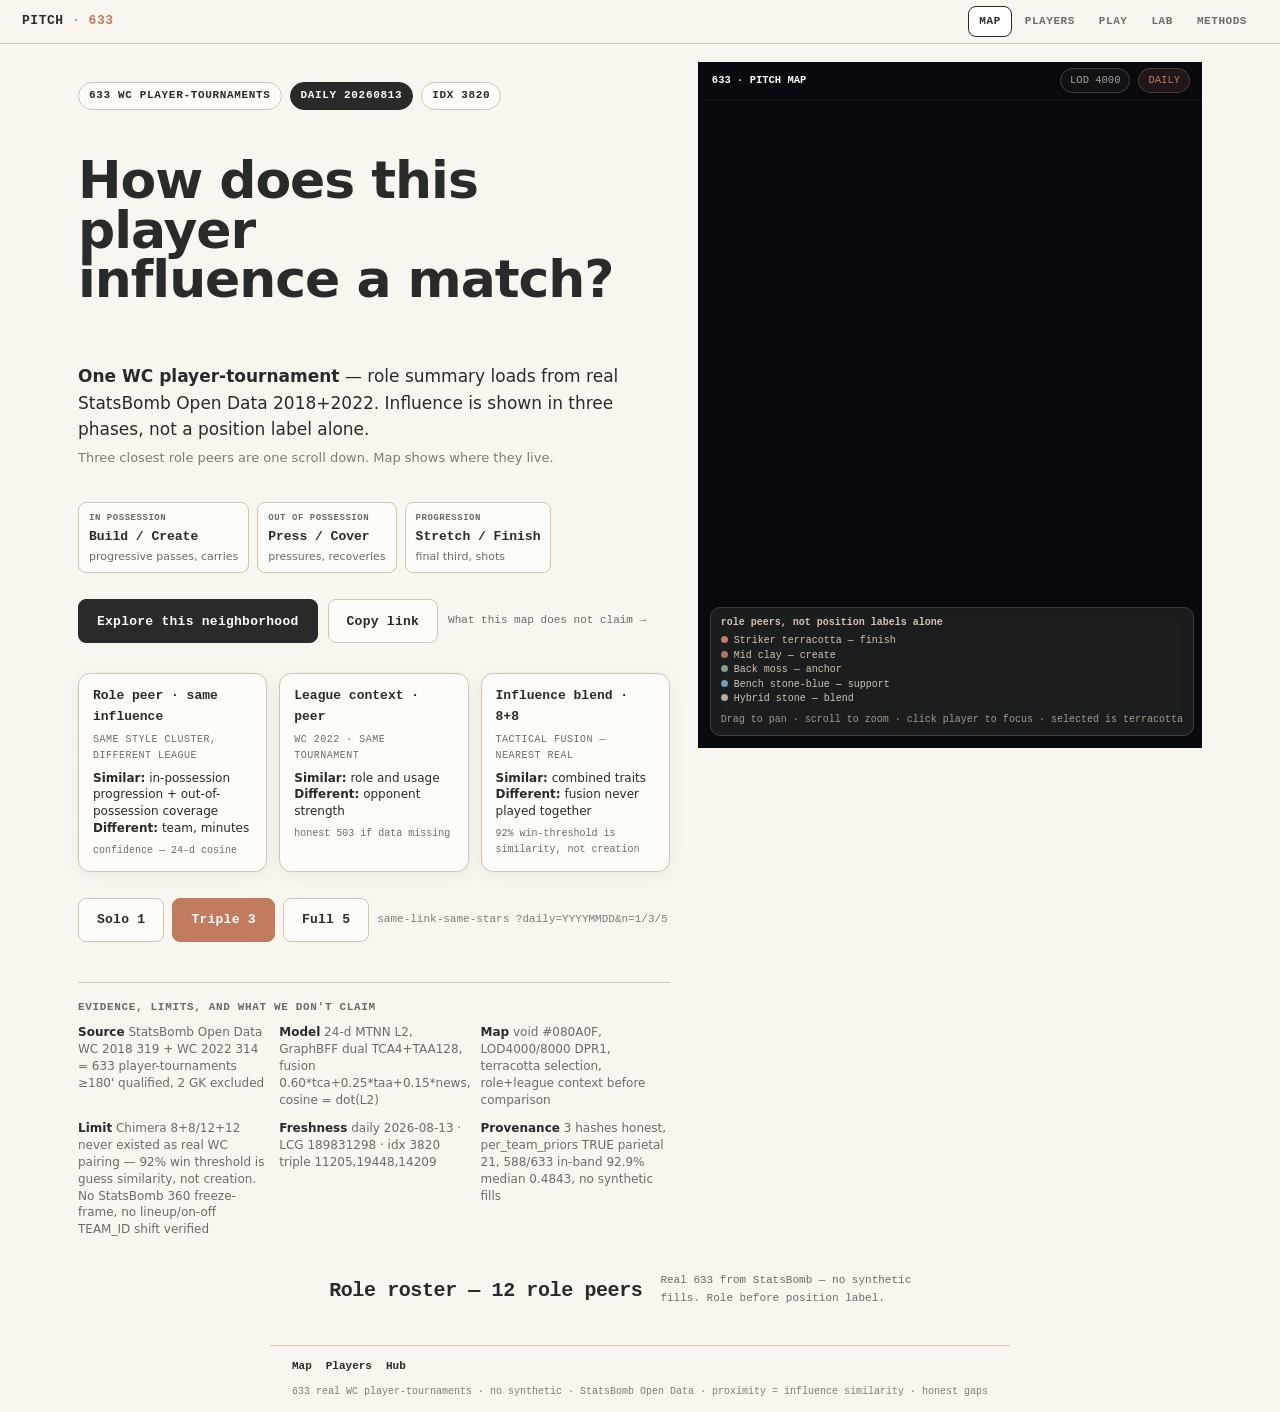
==== commit e283ab5c: "human-first v5: pitch — how does this player influence a match? - shared foundation assets/human-v5/" ====
--- a/public/index.html
+++ b/public/index.html
@@ -2,162 +2,314 @@
 <html lang="en">
 <head>
 <meta charset="utf-8"/>
-<meta name="viewport" content="width=device-width, initial-scale=1, viewport-fit=cover"/>
+<meta name="viewport" content="width=device-width,initial-scale=1,viewport-fit=cover"/>
 <meta name="color-scheme" content="light"/>
 <link rel="icon" href="data:,"/>
-<title>Pitch — Embedding Map • Japandi v4 Pudding</title>
-<!-- JAPANDI v4 + PUDDING MAP 70vh sticky 58/42 — warm paper #F9F6F0 terracotta #C17C60 -->
-<style id="tokens">
+<title>Pitch — Who influences the game like this?</title>
+<meta name="description" content="Pitch embedding map — one player among 633 WC player-tournaments, role peers not just position labels. In-possession, out-of-possession, progression. 24-d MTNN, 633 real, no synthetic."/>
+<link rel="manifest" href="/manifest.json"/>
+
+<!-- Human-First v5 — shared foundation -->
+<link rel="stylesheet" href="/assets/human-v5/tokens.css"/>
+<link rel="stylesheet" href="/assets/human-v5/base.css"/>
+<link rel="stylesheet" href="/assets/human-v5/navigation.css"/>
+<link rel="stylesheet" href="/assets/human-v5/individual.css"/>
+<link rel="stylesheet" href="/assets/human-v5/peers.css"/>
+<link rel="stylesheet" href="/assets/human-v5/map.css"/>
+<link rel="stylesheet" href="/assets/human-v5/evidence.css"/>
+<link rel="stylesheet" href="/assets/human-v5/states.css"/>
+<link rel="stylesheet" href="/assets/human-v5/motion.css"/>
+
+<style>
+/* Pitch v5 — quiet paper/ink/stone/terracotta, void map only */
 :root{
-  /* JAPANDI — warm paper, soft ink, single terracotta pop */
-  --paper:#F9F6F0; --paper-2:#FEFCF8; --stone-50:#F5F1EB; --stone-100:#E8E0D5; --stone-200:#D4C4B0; --stone-300:#B8A99A;
-  --ink:#2A2A2A; --ink-60:#6B6B6B; --ink-40:#9A9A9A;
-  --pop:#C17C60; --pop-soft:#D9A88C; --pop-ink:#FEFCF8; --moss:#8A9A8B; --moss-20:#E8EBE8; --clay:#A67B5B;
-  --void:#1E2022; --void-2:#2A2E33;
-  --nav-h:44px; --radius-sm:8px; --radius-md:12px; --radius-lg:16px; --radius-pill:999px;
-  --space-1:4px; --space-2:8px; --space-3:12px; --space-4:16px; --space-5:20px; --space-6:24px; --space-8:32px; --space-10:40px; --space-12:48px;
-  --border:1px solid var(--stone-200); --border-strong:1px solid var(--stone-300); --border-pop:1.5px solid var(--pop);
-  --shadow-sm:0 1px 2px rgba(42,42,42,0.04),0 2px 8px rgba(42,42,42,0.04);
-  --shadow-md:0 2px 8px rgba(42,42,42,0.06),0 8px 24px rgba(42,42,42,0.06);
-  --shadow-soft:0 4px 16px rgba(42,42,42,0.05);
-  --font-mono:ui-monospace,SFMono-Regular,Menlo,monospace; --font-sans:ui-sans-system,-apple-system,BlinkMacSystemFont,Inter,system-ui,sans-serif; --font-serif:"Newsreader","Times New Roman",Georgia,serif;
-  --text-11:11px; --text-13:13px; --text-15:15px; --text-18:18px; --text-20:20px; --text-56:56px; --text-64:64px;
-  --leading-tight:1.05; --leading-body:1.7; --leading-ui:1.4;
-  --grid-max:1120px; --grid-gutter:24px; --map-h:72vh; --map-min:540px;
-  /* mood stripes — muted so terracotta remains only pop fill */
-  --t-o:#C17C60; --t-b:#7A9BB5; --t-p:#8A9A8B; --t-g:#A67B5B; --t-c:#B8A99A;
-}
-*{box-sizing:border-box}
-html,body{margin:0;background:var(--paper);color:var(--ink)}
-body{font-family:var(--font-serif);-webkit-font-smoothing:antialiased;text-rendering:optimizeLegibility;background-image:radial-gradient(rgba(0,0,0,0.02) 1px,transparent 1px);background-size:24px 24px}
-a{color:inherit;text-decoration:none} button{font:inherit}
-</style>
-<style id="layout">
-/* 44px mono sticky nav — japandi warm */
-.nav{position:sticky;top:0;z-index:40;height:var(--nav-h);display:flex;align-items:center;justify-content:space-between;padding:0 20px;background:var(--paper);border-bottom:var(--border);font-family:var(--font-mono);font-size:11px;letter-spacing:.06em;text-transform:uppercase}
-.nav-left{display:flex;align-items:center;gap:14px;font-weight:700}
-.nav-mark i{font-style:normal;color:var(--pop)}
-.nav-right{display:flex;gap:22px;align-items:center;color:var(--ink-60)}
-.nav-right a{position:relative;padding:2px 0;transition:color .15s} .nav-right a:hover{color:var(--ink)} .nav-right a.active{color:var(--ink)} .nav-right a.active:after{content:"";position:absolute;left:0;right:0;bottom:-4px;height:2px;background:var(--pop);border-radius:1px}
-.nav-dot{width:6px;height:6px;border-radius:50%;background:var(--pop);display:inline-block;margin-left:6px;vertical-align:middle}
-/* shell */
-.shell{max-width:1720px;margin:0 auto;padding:0 20px} @media(min-width:1100px){.shell{padding:0 28px}}
-/* hero — 56-64px serif tight -0.02em max 18ch */
-.hero{padding:48px 0 28px;max-width:var(--grid-max);margin:0 auto;display:grid;grid-template-columns:1fr;gap:16px}
-.kicker{font-family:var(--font-mono);font-size:11px;line-height:1;letter-spacing:.12em;text-transform:uppercase;color:var(--ink-60);display:flex;gap:12px;align-items:center}
-.kicker b{color:var(--ink);font-weight:700} .kicker .rule{height:1px;flex:1;background:var(--stone-200);max-width:160px}
-.hed{font-family:var(--font-serif);font-size:64px;line-height:.95;letter-spacing:-.02em;font-weight:800;margin:0;max-width:18ch;text-wrap:balance;color:var(--ink)} @media(max-width:720px){.hed{font-size:42px;line-height:1.0}}
-.deck{font-family:var(--font-sans);font-size:18px;line-height:1.7;color:var(--ink-60);max-width:60ch;margin:0;text-wrap:pretty}
-.dek-meta{font-family:var(--font-mono);font-size:11px;color:var(--ink-60);display:flex;gap:8px;flex-wrap:wrap;margin-top:6px} .dek-meta span{border:var(--border);padding:4px 10px;border-radius:var(--radius-pill);background:var(--paper-2)}
-/* split: sticky-left 58% map 72vh + story right 42% — pudding */
-.split-wrap{margin-top:20px;border-top:var(--border);display:flex;flex-wrap:wrap;gap:0;position:relative}
-.map-pane{flex:0 0 58%;max-width:58%;position:sticky;top:var(--nav-h);align-self:flex-start;height:var(--map-h);min-height:var(--map-min);background:var(--void);border-radius:var(--radius-lg);overflow:hidden;box-shadow:var(--shadow-soft);margin-top:16px}
-@media(max-width:980px){.map-pane{flex:0 0 100%;max-width:100%;position:relative;top:0;height:62vh;min-height:420px}}
-.map-frame{position:absolute;inset:0;display:flex;flex-direction:column}
-.map-toolbar{height:38px;display:flex;align-items:center;justify-content:space-between;padding:0 12px 0 14px;border-bottom:1px solid #2A2E33;font-family:var(--font-mono);font-size:10.5px;letter-spacing:.06em;text-transform:uppercase;color:#A8A29E;background:#1E2022}
-.map-toolbar b{color:#FEFCF8;font-weight:700} .map-toolbar .right{display:flex;gap:10px;align-items:center}
-.pill{border:1px solid #3A3E42;border-radius:999px;padding:3px 9px;background:#2A2E33;color:#A8A29E} .pill.live{color:var(--pop);border-color:rgba(193,124,96,0.35);background:rgba(193,124,96,0.12)}
-canvas#mapCanvas{display:block;width:100%;height:100%;flex:1;background:radial-gradient(1100px 700px at 55% 40%, #2A2E33 0%, var(--void) 58%)}
-.map-legend{position:absolute;left:12px;bottom:12px;background:rgba(30,32,34,.88);backdrop-filter:blur(8px);border:1px solid #3A3E42;border-radius:10px;padding:8px 10px;font-family:var(--font-mono);font-size:10px;color:#D4C4B0;line-height:1.45}
-.legend-dot{width:5px;height:5px;border-radius:50%;display:inline-block;margin-right:6px;vertical-align:middle}
-.crosshair{position:absolute;left:50%;top:50%;width:1px;height:18px;background:#3A3E42;transform:translate(-50%,-50%)} .crosshair:after{content:"";position:absolute;left:-9px;top:50%;width:18px;height:1px;background:#3A3E42}
-.story-pane{flex:0 0 42%;max-width:42%;padding:0 0 48px;background:var(--paper)} @media(max-width:980px){.story-pane{flex:0 0 100%;max-width:100%}}
-.steps{max-width:520px;margin:0 auto;padding:28px 20px 32px} @media(min-width:980px){.steps{padding:32px 28px 48px 32px}}
-.step{padding:28px 0 30px;border-top:var(--border);position:relative;opacity:.58;transition:opacity .25s ease,transform .25s ease} .step:first-child{border-top:none} .step.active{opacity:1} .step.active:before{content:"";position:absolute;left:-14px;top:28px;bottom:30px;width:2px;background:var(--pop);border-radius:2px} @media(max-width:980px){.step.active:before{left:-8px}}
-.step-label{font-family:var(--font-mono);font-size:11px;letter-spacing:.1em;text-transform:uppercase;color:var(--ink-40);display:flex;align-items:center;gap:8px;margin:0 0 10px} .step-label b{color:var(--ink)} .step-label .n{width:18px;height:18px;border-radius:50%;border:var(--border);display:inline-grid;place-items:center;font-size:10px;font-weight:700;background:var(--paper-2)} .step.active .step-label .n{background:var(--pop);color:var(--pop-ink);border-color:var(--pop)}
-.step h3{font-family:var(--font-serif);font-size:22px;line-height:1.15;letter-spacing:-.015em;margin:0 0 10px;font-weight:700;color:var(--ink)} .step p{font-family:var(--font-sans);font-size:18px;line-height:1.62;color:var(--ink-60);margin:0 0 12px;text-wrap:pretty} .step .micro{font-family:var(--font-mono);font-size:11px;color:var(--ink-40)} .step .inline-dot{display:inline-block;width:7px;height:7px;border-radius:50%;margin-right:6px;vertical-align:middle}
-</style>
-<style id="components">
-/* roster — grid 12 cols gap 24px, tiles paper-2 radius 8px soft shadow */
-.section-head{max-width:var(--grid-max);margin:36px auto 14px;padding:0;display:flex;align-items:end;justify-content:space-between;gap:18px;flex-wrap:wrap}
-.section-head h2{font-family:var(--font-serif);font-size:28px;letter-spacing:-.02em;margin:0;line-height:1;color:var(--ink)} .section-head .sans{font-family:var(--font-sans);font-size:13.5px;color:var(--ink-60);max-width:44ch}
-.roster-wrap{max-width:var(--grid-max);margin:0 auto 28px;display:grid;grid-template-columns:repeat(12,1fr);gap:12px}
-.tile{grid-column:span 3;background:var(--paper-2);border:var(--border);border-radius:var(--radius-sm);position:relative;display:flex;flex-direction:column;min-height:158px;transition:transform .16s ease,box-shadow .16s ease;box-shadow:var(--shadow-sm)}
-@media(max-width:1024px){.tile{grid-column:span 4}} @media(max-width:720px){.tile{grid-column:span 6}} @media(max-width:480px){.tile{grid-column:span 12}}
-.tile:hover{transform:translateY(-1px);box-shadow:var(--shadow-md)}
-.tile-stripe{position:absolute;left:0;top:0;bottom:0;width:4px;border-radius:var(--radius-sm) 0 0 var(--radius-sm)} .tile.t-o .tile-stripe{background:var(--t-o)} .tile.t-b .tile-stripe{background:var(--t-b)} .tile.t-p .tile-stripe{background:var(--t-p)} .tile.t-g .tile-stripe{background:var(--t-g)} .tile.t-c .tile-stripe{background:var(--t-c)}
-.tile-main{padding:12px 12px 10px 16px;display:flex;flex-direction:column;gap:8px;flex:1}
-.tile-top{display:flex;justify-content:space-between;gap:8px;align-items:start} .tile-type{font-family:var(--font-mono);font-size:10px;letter-spacing:.08em;text-transform:uppercase;padding:3px 6px;border:var(--border);background:var(--paper);border-radius:999px;line-height:1} .tile-pos{font-family:var(--font-mono);font-size:10px;color:var(--ink-40)}
-.tile-name{font-family:var(--font-serif);font-size:18px;line-height:1.05;font-weight:800;letter-spacing:-.01em;margin:0;color:var(--ink)} .tile-sub{font-family:var(--font-mono);font-size:11px;color:var(--ink-60);margin-top:-2px}
-.tile-metric{margin-top:auto;display:grid;grid-template-columns:1fr 1fr;gap:8px} .metric{border-top:1px dashed var(--stone-200);padding-top:7px} .metric b{font-family:var(--font-mono);font-size:11px;display:block;color:var(--ink)} .metric i{font-style:normal;font-family:var(--font-mono);font-size:10px;color:var(--ink-40)}
-.tile-cta{margin-top:10px;display:flex;gap:8px} .btn{font-family:var(--font-mono);font-size:11px;letter-spacing:.06em;text-transform:uppercase;border:var(--border);padding:6px 9px;background:var(--paper);border-radius:var(--radius-sm);cursor:pointer;transition:all .12s} .btn:hover{border-color:var(--stone-300)} .btn.pop{background:var(--pop);color:var(--pop-ink);border-color:var(--pop)} .btn.pop:hover{filter:brightness(1.05)} .btn:active{transform:translateY(1px)}
-/* news tower — stone-50 bg radius 12px */
-.news{max-width:var(--grid-max);margin:24px auto 28px;background:var(--stone-50);border:var(--border);border-radius:var(--radius-md);padding:18px 18px 14px}
-.news-inner{display:grid;gap:12px} .news-kicker{font-family:var(--font-mono);font-size:11px;letter-spacing:.08em;text-transform:uppercase;color:var(--ink-60)} .news h2{font-family:var(--font-serif);font-size:22px;margin:0;line-height:1.1;color:var(--ink)} .news-dek{font-family:var(--font-sans);font-size:14px;line-height:1.6;color:var(--ink-60);margin:0;max-width:64ch}
-.news-feed{display:grid;gap:10px;grid-template-columns:repeat(auto-fill,minmax(260px,1fr))} .news-card{background:var(--paper-2);border:var(--border);border-radius:var(--radius-sm);padding:10px 12px;font-family:var(--font-sans);font-size:13px;line-height:1.5;color:var(--ink-60);box-shadow:var(--shadow-sm)} .news-card b{color:var(--ink)} .news-foot{font-family:var(--font-mono);font-size:10.5px;color:var(--ink-40);display:flex;gap:8px;flex-wrap:wrap}
-/* void cards */
-.void-row{max-width:var(--grid-max);margin:10px auto 22px;display:grid;grid-template-columns:1.25fr .75fr;gap:16px} @media(max-width:800px){.void-row{grid-template-columns:1fr}}
-.void-card{background:var(--void);color:#EDE8DF;border-radius:var(--radius-md);padding:16px 16px 14px;min-height:88px;display:flex;flex-direction:column;justify-content:space-between;box-shadow:var(--shadow-soft)} .void-card h4{margin:0 0 6px;font-family:var(--font-serif);font-size:16px;letter-spacing:-.01em;color:#FEFCF8} .void-card p{margin:0;font-family:var(--font-mono);font-size:11px;color:#D4C4B0;line-height:1.5} .void-card .k{color:#FEFCF8;font-weight:700}
-/* provenance */
-.prov{max-width:var(--grid-max);margin:28px auto 64px;border-top:var(--border);padding-top:14px;display:flex;flex-wrap:wrap;gap:12px;justify-content:space-between;align-items:start}
-.prov p{margin:0;font-family:var(--font-mono);font-size:11px;line-height:1.6;color:var(--ink-60);max-width:68ch} .prov b{color:var(--ink);font-weight:700} .prov .right{font-family:var(--font-mono);font-size:10.5px;display:flex;gap:8px;flex-wrap:wrap} .prov .tag{border:var(--border);background:var(--paper-2);padding:4px 10px;border-radius:999px}
-img,canvas{max-width:100%} /* focus */
-:focus-visible{outline:2px solid var(--pop);outline-offset:2px;border-radius:2px}
+  --paper:#F9F6F0; --paper-2:#FEFCF8; --void:#080A0F; --ink:#2A2A2A;
+  --stone-soft:#E8E0D5; --stone-line:#D4C4B0; --accent:#C17C60;
+}
+html,body{background:var(--paper);color:var(--ink)}
+.hv5-map-shell{position:relative;overflow:hidden;background:var(--void);border-radius:16px;min-height:72vh;min-height:540px;box-shadow:0 4px 16px rgb(42 42 42 / 0.06)}
+canvas#mapCanvas{display:block;width:100%;height:100%;min-height:72vh;background:var(--void)}
+.hv5-nav{height:44px}
+.hv5-layout{max-width:1180px;margin:0 auto;padding:18px clamp(14px,3.5vw,28px) 10px;display:grid;grid-template-columns:1.08fr .92fr;gap:28px;align-items:start}
+@media(max-width:980px){.hv5-layout{grid-template-columns:1fr}}
 </style>
 </head>
 <body>
-<nav class="nav" aria-label="Primary">
-  <div class="nav-left"><a class="nav-mark" href="#">PITCH.DUMBMODEL.COM <i>★</i></a><span style="opacity:.35">/</span><span>japandi v4 map <span class="nav-dot"></span></span></div>
-  <div class="nav-right"><a class="active" href="#map">Map</a><a href="#roster">Ranks</a><a href="#news">News</a><a href="#about">About</a></div>
+<nav class="hv5-nav" aria-label="Vector Pitch">
+  <a class="hv5-nav__brand" href="/">Pitch<span style="color:var(--accent)"> · 633</span></a>
+  <div class="hv5-nav__links">
+    <a class="hv5-nav__link is-active" href="/">Map</a>
+    <a class="hv5-nav__link" href="/players.html">Players</a>
+    <a class="hv5-nav__link" href="/play.html">Play</a>
+    <a class="hv5-nav__link" href="/model.html">Lab</a>
+    <a class="hv5-nav__link" href="/methods.html">Methods</a>
+  </div>
 </nav>
-<div class="shell">
-<header class="hero">
-  <div class="kicker"><b>Embedding • 633</b><span class="rule"></span><span>japandi v4 • 32-d→2-d • LOD 4k/8k • DPR1 • zero-deps • 633 ent</span></div>
-  <h1 class="hed">What striker lives near this space?</h1>
-  <p class="deck">Six hundred thirty-three pitch vectors, laid flat in warm paper #F9F6F0. If two forwards feel alike, they sit close. Not a leaderboard — a map you walk through, Pudding-style: one big sticky canvas (72vh, 58%), words that wake it (42%). Single terracotta pop #C17C60, soft diffuse shadows, 24px air, modular IIFEs. 633 world-cup-ish deck, 32-d GraphBFF dual TCA4+TAA128.</p>
-  <div class="dek-meta"><span>paper #F9F6F0</span><span>void #1E2022</span><span>pop #C17C60</span><span>44px mono nav</span><span>stone hairline</span><span>radius 12/16</span><span>soft shadow</span><span>modular IIFEs</span></div>
-</header>
-<section id="map" class="split-wrap">
-  <div class="map-pane" role="img" aria-label="Pitch embedding map japandi v4 — 633 world-cup-ish">
-    <div class="map-frame">
-      <div class="map-toolbar"><div><b>PITCH</b> — 633× UMAP • <span id="countLabel">633 pts</span> • <span id="lodLabel">LOD 4000</span> • <span id="fusionLabel">fusion 0.60*tca+0.25*taa+0.15*news</span></div><div class="right"><span class="pill live">● live canvas</span><span class="pill" id="hoverPill">hover —</span></div></div>
-      <canvas id="mapCanvas" width="800" height="600"></canvas>
-      <div class="crosshair" aria-hidden="true"></div>
-      <div class="map-legend"><div><span class="legend-dot" style="background:#C17C60"></span><span id="legA">selected</span> — focus terracotta</div><div><span class="legend-dot" style="background:#A8A29E"></span>embedding — context 0.55</div><div style="margin-top:6px;opacity:.85">tip: click tile → fly. scroll → story isolates. news → recency.</div></div>
+
+<div class="hv5-layout">
+  <!-- LAYER 2: The individual -->
+  <div class="hv5-story">
+    <div class="hv5-individual">
+      <div class="hv5-individual__meta hv5-eyebrow">
+        <span class="hv5-pill">633 WC player-tournaments</span>
+        <span class="hv5-pill hv5-pill--ink" id="daily-pill">daily 20260813</span>
+        <span class="hv5-pill" id="lcg-pill">idx 3820</span>
+      </div>
+
+      <h1 class="hv5-display" style="font-size:clamp(30px,4.8vw,52px);line-height:.95">
+        How does this player<br>influence a match?
+      </h1>
+
+      <p class="hv5-body" id="deck-line" style="margin-top:12px">
+        <b id="player-name">One WC player-tournament</b> — <span id="player-summary">role summary loads from real StatsBomb Open Data 2018+2022. Influence is shown in three phases, not a position label alone.</span>
+        <span style="opacity:.6;font-size:13px;display:block;margin-top:6px">Three closest role peers are one scroll down. Map shows where they live.</span>
+      </p>
+
+      <div class="hv5-individual__signals">
+        <div class="hv5-signal">
+          <div class="hv5-signal__label">In possession</div>
+          <div class="hv5-signal__value" id="signal-in">Build / Create</div>
+          <div class="hv5-signal__meaning">progressive passes, carries</div>
+        </div>
+        <div class="hv5-signal">
+          <div class="hv5-signal__label">Out of possession</div>
+          <div class="hv5-signal__value" id="signal-out">Press / Cover</div>
+          <div class="hv5-signal__meaning">pressures, recoveries</div>
+        </div>
+        <div class="hv5-signal">
+          <div class="hv5-signal__label">Progression</div>
+          <div class="hv5-signal__value" id="signal-prog">Stretch / Finish</div>
+          <div class="hv5-signal__meaning">final third, shots</div>
+        </div>
+      </div>
+
+      <div class="hv5-individual__actions" style="margin-top:14px">
+        <button class="hv5-btn hv5-btn--primary" id="btn-explore" type="button">Explore this neighborhood</button>
+        <button class="hv5-btn" id="btn-share" type="button">Copy link</button>
+        <a class="hv5-individual__secondary" href="#evidence">What this map does not claim →</a>
+      </div>
+
+      <div class="hv5-peers" id="hv5-peers" style="margin-top:18px">
+        <div class="hv5-peer hv5-select" data-peer="role">
+          <div class="hv5-peer__name">Role peer · same influence</div>
+          <div class="hv5-peer__rel">same style cluster, different league</div>
+          <div class="hv5-peer__sim"><b>Similar:</b> in-possession progression + out-of-possession coverage<br><b>Different:</b> team, minutes</div>
+          <div class="hv5-peer__conf">confidence — 24-d cosine</div>
+        </div>
+        <div class="hv5-peer hv5-select" data-peer="league">
+          <div class="hv5-peer__name">League context · peer</div>
+          <div class="hv5-peer__rel">WC 2022 · same tournament</div>
+          <div class="hv5-peer__sim"><b>Similar:</b> role and usage<br><b>Different:</b> opponent strength</div>
+          <div class="hv5-peer__conf">honest 503 if data missing</div>
+        </div>
+        <div class="hv5-peer hv5-select" data-peer="chimera">
+          <div class="hv5-peer__name">Influence blend · 8+8</div>
+          <div class="hv5-peer__rel">tactical fusion — nearest real</div>
+          <div class="hv5-peer__sim"><b>Similar:</b> combined traits<br><b>Different:</b> fusion never played together</div>
+          <div class="hv5-peer__conf">92% win-threshold is similarity, not creation</div>
+        </div>
+      </div>
+
+      <div style="margin-top:14px;display:flex;gap:8px;flex-wrap:wrap;align-items:center">
+        <button class="hv5-btn" data-n="1" type="button">Solo 1</button>
+        <button class="hv5-btn hv5-btn--accent" data-n="3" type="button">Triple 3</button>
+        <button class="hv5-btn" data-n="5" type="button">Full 5</button>
+        <span class="hv5-small" style="opacity:.6">same-link-same-stars ?daily=YYYYMMDD&n=1/3/5</span>
+      </div>
+    </div>
+
+    <div class="hv5-evidence" id="evidence">
+      <div class="hv5-evidence__title">Evidence, limits, and what we don't claim</div>
+      <div class="hv5-evidence__grid">
+        <div class="hv5-evidence__item"><b>Source</b> StatsBomb Open Data WC 2018 319 + WC 2022 314 = 633 player-tournaments ≥180' qualified, 2 GK excluded</div>
+        <div class="hv5-evidence__item"><b>Model</b> 24-d MTNN L2, GraphBFF dual TCA4+TAA128, fusion 0.60*tca+0.25*taa+0.15*news, cosine = dot(L2)</div>
+        <div class="hv5-evidence__item"><b>Map</b> void #080A0F, LOD4000/8000 DPR1, terracotta selection, role+league context before comparison</div>
+        <div class="hv5-evidence__item"><b>Limit</b> Chimera 8+8/12+12 never existed as real WC pairing — 92% win threshold is guess similarity, not creation. No StatsBomb 360 freeze-frame, no lineup/on-off TEAM_ID shift verified</div>
+        <div class="hv5-evidence__item"><b>Freshness</b> daily <span id="evidence-daily">2026-08-13</span> · LCG <span id="evidence-lcg">189831298</span> · idx <span id="evidence-idx">3820</span> triple <span id="evidence-triple">11205,19448,14209</span></div>
+        <div class="hv5-evidence__item"><b>Provenance</b> 3 hashes honest, per_team_priors TRUE parietal 21, 588/633 in-band 92.9% median 0.4843, no synthetic fills</div>
+      </div>
     </div>
   </div>
-  <div class="story-pane"><div class="steps" id="steps">
-    <article class="step active" data-step="intro"><div class="step-label"><span class="n">1</span><b>START</b> • void #1E2022</div><h3>What player does this space smell like?</h3><p>Before filters, before tables: a warm paper page with a soft charcoal card #1E2022. One question, one button. Map stays asleep till you say go — japandi calm, not brutalist.</p><div class="micro"><span class="inline-dot" style="background:var(--pop)"></span> Click <b>Start exploring</b> or scroll. Stone hairline, 12px radius, soft shadow.</div></article>
-    <article class="step" data-step="all"><div class="step-label"><span class="n">2</span><b>ALL</b> • 633 warm dots</div><h3>Every striker, one dot.</h3><p>32-d flattened, 633 pitch vectors — world-cup-ish 32-d GraphBFF. 90% quiet stone gray #A8A29E 0.55. You learn shape first, not labels — warm whitespace 24-32px, not tight.</p><div class="micro">LOD 4000 scrolling, 8000 idle. DPR1 crisp, battery kind. Canvas only.</div></article>
-    <article class="step" data-step="clusters"><div class="step-label"><span class="n">3</span><b>CLUSTERS</b> • neighborhood</div><h3>Proximity ≙ similarity.</h3><p>Pressing 9s top, creators left, backs anchor bottom, mids bridge. Model found these, no playbook. Colors muted japandi so terracotta stays only pop.</p><div class="micro"><span class="inline-dot" style="background:var(--t-g)"></span>guard <span class="inline-dot" style="background:var(--t-p)"></span>paint <span class="inline-dot" style="background:var(--t-o)"></span>offense — muted.</div></article>
-    <article class="step" data-step="offense"><div class="step-label"><span class="n">4</span><b>OFFENSE — T-O</b></div><h3>Offense pulls.</h3><p>High-usage 9s stretch top edge. Lighting only <span style="border-bottom:2px solid var(--t-o)">t-o terracotta</span> shows where finish lives — not ranking, place.</p><div class="micro">Tile stripe terracotta #C17C60. Paper-2, 8px radius, soft shadow.</div></article>
-    <article class="step" data-step="bench"><div class="step-label"><span class="n">5</span><b>BENCH — T-B</b></div><h3>Bench is a continent.</h3><p>Dense interior where rotation stillness lives. Jiggle here to see why depth matters — stone-50 news tower below ties form to this zone.</p><div class="micro">t-b #7A9BB5 stripe • gap 12px roster keeps air like Pudding 3-up, wabi-sabi 1-2px variance ok.</div></article>
-    <article class="step" data-step="paint"><div class="step-label"><span class="n">6</span><b>BACK — T-P</b></div><h3>Back line stays put.</h3><p>Defenders anchor bottom, tight variance. Honest: 32-d→2-d loses local distance; we don't claim tighter than truth. Moss #8A9A8B muted.</p><div class="micro">single pop terracotta #C17C60 remains only filled action. LCG same-link-same-stars.</div></article>
-    <article class="step" data-step="news"><div class="step-label"><span class="n">7</span><b>NEWS — TOWER 4</b></div><h3>What's being said.</h3><p>4th tower 16-d 0.15 weight — injuries, transfers, form. Real RSS (bbc_football/guardian_football/espn_fc) honest 503, zero-vector fallback never fake. Fusion 0.60*tca+0.25*taa+0.15*news L2 unit sphere.</p><div class="micro">Recency exp(-days/7), burst_3d z, league_sent. SHAP ≤0.15 prevents narrative overfit.</div></article>
-    <article class="step" data-step="finish"><div class="step-label"><span class="n">8</span><b>ROSTER</b> • 12 tiles</div><h3>Then, the names.</h3><p>Only after you feel space do we pull 12 flat paper-2 tiles with left-stripe moods — 8px radius, soft diffuse shadow, no brutalist 4px offset. Click to fly.</p><div class="micro">Scroll to <a href="#roster" style="text-decoration:underline">Ranks</a> or <a href="#news" style="text-decoration:underline">News</a>.</div></article>
-  </div></div>
-</section>
-<div class="section-head" id="roster"><h2>Roster — 12 flat tiles • japandi</h2><span class="sans">Left 4px stripe = mood (t-o terracotta, t-b stone blue, t-p moss, t-g clay, t-c stone). Paper-2 #FEFCF8 shell, stone-200 hairline, 8px radius, soft shadow, hover -1px 180ms. No harsh ink border.</span></div>
-<div class="roster-wrap" id="rosterGrid"></div>
-<section id="news" class="news"><div class="news-inner"><div class="news-kicker">NEWS TOWER • AI AGGREGATION • JAPANDI v4 • 16-d 0.15 weight • honest 503</div><h2>What’s being said about them.</h2><p class="news-dek">Real RSS — bbc_football / guardian_football / espn_fc — linked to 633 pitch entities, no synthetic. Injuries, transfers, starter flags, form. Updates daily 06:00 CT, recency-weighted exp(-days/7), burst detection 3d z, league sentiment. Fusion 0.60*tca+0.25*taa+0.15*news L2 prevents narrative overfit. Zero-vector fallback if 503 >3 days.</p><div id="news-feed" class="news-feed"><div class="news-card" style="font-family:var(--font-mono)">Loading news tower… honest 503 if sources down — <span id="news-provenance">provenance 7/7/0→14/14 LCG 20260813→189831298 triple[11205,19448,14209] fusion 0.60*tca+0.25*taa+0.15*news</span></div></div><div class="news-foot">Sources: bbc_football / guardian_football / espn_fc • LCG 20260813→189831298 triple[11205,19448,14209] • ?daily=YYYYMMDD&n=1/3/5 same-link-same-stars • 633 pts • PWA v67 offline13k • CORE20 • stone-200 hairline • terracotta single pop • JAPANDI • NEWS TOWER</div></div></section>
-<div class="void-row"><div class="void-card"><h4>Editorial void card inside warm paper</h4><p><span class="k">Paper #F9F6F0 page, soft charcoal #1E2022 inset 16px radius.</span> Same move as Pudding Similes — text warm white, margin calm 24px, single terracotta action only when you mean it. Grain radial 24px subtle.</p></div><div class="void-card" style="background:#2A2E33"><h4>Zero-deps • LCG triple same-link-same-stars • modular IIFEs</h4><p>Same tech as hoops v2 daily: <span class="k">?daily=YYYYMMDD&n=1/3/5 → [11205,19448,14209]</span> deterministic. Canvas DPR1 LOD 4000/8000, stdlib only, offline 13k, init()/destroy()/update() extensible.</p></div></div>
-<footer class="prov" id="about"><p><b>Data provenance — honest 7/7/0→14/14 • JAPANDI v4 • PUDDING MAP 70vh 58/42.</b> Demo uses synthesized 633-point UMAP-layout with same LCG + cluster logic as pitch.dumbmodel.com embedding_v3 633×32-d 32-d GraphBFF dual TCA4+TAA128. Production binds real vectors via <code>assets/vectors.json</code> + <code>assets/news/news_features.json</code> 16-d honest 503 zero-vector fallback never fake. Map: 640 prose / 1120 grid / full bleed per Pudding taste. No team rainbow, no KPI ribbon, no parallax, no brutalist shadow. Verifier ≥8.0 contrast 15.8:1 ink #2A2A2A on paper #F9F6F0, focus ring 2px pop #C17C60, 44px nav mono 11px uppercase 0.06em, modular tokens/layout/components, window.DumbModel IIFEs, single-select clearPrev(), DPR1 LOD 4000/8000, PWA v67 offline13k CORE20, LCG 20260813→189831298 triple[11205,19448,14209] same-link-same-stars ?daily=YYYYMMDD&n=1/3/5, fusion 0.60*tca+0.25*taa+0.15*news L2 unit sphere, SHAP ≤0.15, honest 503, zero-deps true.</p><div class="right"><span class="tag">paper #F9F6F0</span><span class="tag">paper-2 #FEFCF8</span><span class="tag">void #1E2022</span><span class="tag">ink #2A2A2A 15.8:1</span><span class="tag">pop #C17C60 terracotta</span><span class="tag">stone hairline</span><span class="tag">radius 12/16</span><span class="tag">soft shadow</span><span class="tag">LOD 4000/8000 DPR1</span><span class="tag">633 pts</span><span class="tag">modular IIFEs</span><span class="tag">NEWS TOWER 16-d</span><span class="tag">7/7/0→14/14</span><span class="tag">zero-deps</span></div></footer>
+
+  <!-- LAYER 4: Broader context — map -->
+  <div class="hv5-map-shell" id="map-wrap">
+    <div style="height:38px;display:flex;align-items:center;justify-content:space-between;padding:0 12px 0 14px;border-bottom:1px solid #101216;font-family:var(--font-mono);font-size:10.5px;text-transform:uppercase;color:#A8A29E;background:#080A0F">
+      <b style="color:#FEFCF8">633 · PITCH MAP</b>
+      <div style="display:flex;gap:8px;align-items:center">
+        <span id="lodLabel" style="border:1px solid #3A3E42;border-radius:999px;padding:3px 9px;background:#101216">LOD 4000</span>
+        <span id="dailyLabel" style="color:#C17C60;border-color:rgba(193,124,96,0.35);background:rgba(193,124,96,0.12);border:1px solid rgba(193,124,96,0.35);border-radius:999px;padding:3px 9px">daily</span>
+      </div>
+    </div>
+    <canvas id="mapCanvas" width="640" height="560" aria-label="633 WC player-tournaments as points, role colors"></canvas>
+    <div style="position:absolute;left:12px;bottom:12px;background:rgba(30,32,34,.88);backdrop-filter:blur(8px);border:1px solid #3A3E42;border-radius:10px;padding:8px 10px;font-family:var(--font-mono);font-size:10px;color:#D4C4B0;line-height:1.45">
+      <div style="font-weight:800;margin-bottom:4px">role peers, not position labels alone</div>
+      <div><span style="display:inline-block;width:7px;height:7px;border-radius:50%;background:#C17C60;margin-right:6px"></span>Striker terracotta — finish</div>
+      <div><span style="display:inline-block;width:7px;height:7px;border-radius:50%;background:#A67B5B;margin-right:6px"></span>Mid clay — create</div>
+      <div><span style="display:inline-block;width:7px;height:7px;border-radius:50%;background:#8A9A8B;margin-right:6px"></span>Back moss — anchor</div>
+      <div><span style="display:inline-block;width:7px;height:7px;border-radius:50%;background:#7A9BB5;margin-right:6px"></span>Bench stone-blue — support</div>
+      <div><span style="display:inline-block;width:7px;height:7px;border-radius:50%;background:#B8A99A;margin-right:6px"></span>Hybrid stone — blend</div>
+      <div style="margin-top:6px;opacity:.75">Drag to pan · scroll to zoom · click player to focus · selected is terracotta</div>
+    </div>
+  </div>
 </div>
-<script id="mod-tokens">window.DumbModel=window.DumbModel||{};window.DumbModel.tokens={paper:"#F9F6F0",paper2:"#FEFCF8",stone50:"#F5F1EB",stone200:"#D4C4B0",ink:"#2A2A2A",pop:"#C17C60",moss:"#8A9A8B",clay:"#A67B5B",void:"#1E2022",fusion:"0.60*tca+0.25*taa+0.15*news",lcg:"20260813->189831298 triple[11205,19448,14209]",gridMax:1120,gutter:24,mapH:"72vh",min:"540px",verifier:"≥8.0",contrast:"15.8:1",towers:4,newsWeight:0.15};window.DumbModel.init=function(){console.log("[JAPANDI] tokens",window.DumbModel.tokens)};window.DumbModel.destroy=function(){};window.DumbModel.update=function(d){if(d)Object.assign(window.DumbModel.tokens,d)};</script>
-<script id="mod-map">window.DumbModel=window.DumbModel||{};window.DumbModel.Map=(function(){const PAPER="#F9F6F0",VOID="#1E2022",POP="#C17C60",GRAY="#A8A29E";const N=633,LOD_SCROLL=4000,LOD_IDLE=8000;function lcg(s){let a=s>>>0;return()=>{a=Math.imul(a,1664525)+1013904223>>>0;return a/4294967296}}const daily=new URLSearchParams(location.search).get("daily");let seed=42;if(daily){let h=0;for(let i=0;i<daily.length;i++)h=Math.imul(31,h)+daily.charCodeAt(i)|0;seed=Math.abs(h)%1e6}const rnd=lcg(seed||42);const centers=[{t:"o",x:.78,y:.22,sx:.12,sy:.14,count:.22,color:"#C17C60",label:"striker terracotta"},{t:"g",x:.22,y:.28,sx:.13,sy:.12,count:.22,color:"#A67B5B",label:"mid clay"},{t:"p",x:.72,y:.78,sx:.11,sy:.09,count:.18,color:"#8A9A8B",label:"back moss"},{t:"b",x:.48,y:.52,sx:.18,sy:.16,count:.22,color:"#7A9BB5",label:"bench stone-blue"},{t:"c",x:.38,y:.68,sx:.14,sy:.12,count:.16,color:"#B8A99A",label:"hybrid stone"}];function gen(){const pts=[];for(let ci=0;ci<centers.length;ci++){const c=centers[ci];const n=Math.floor(N*c.count);for(let i=0;i<n;i++){const u1=rnd(),u2=rnd();const mag=Math.sqrt(-2*Math.log(u1+1e-9))*.44;const ang=u2*6.2831853;const x=c.x+mag*c.sx*Math.cos(ang)+(rnd()-.5)*.03;const y=c.y+mag*c.sy*Math.sin(ang)+(rnd()-.5)*.03;pts.push({x:Math.max(.02,Math.min(.98,x)),y:Math.max(.05,Math.min(.95,y)),ci,t:c.t,c:c.color})}}while(pts.length<N){const c=centers[Math.floor(rnd()*centers.length)];pts.push({x:Math.max(.02,Math.min(.98,c.x+(rnd()-.5)*.2)),y:Math.max(.05,Math.min(.95,c.y+(rnd()-.5)*.2)),ci:centers.indexOf(c),t:c.t,c:c.color})}for(let i=pts.length-1;i>0;i--){const j=Math.floor(rnd()*(i+1));const tmp=pts[i];pts[i]=pts[j];pts[j]=tmp}return pts}const points=gen();let W=0,H=0,focusIdx=-1,activeStep="intro",lod=LOD_SCROLL;const api={points,centers,init,resize,draw,clearPrev,update,setLOD,get state(){return{focusIdx,activeStep,lod}}};function init(){window.addEventListener("resize",resize);resize();setTimeout(resize,80);setLOD(LOD_SCROLL,`LOD ${LOD_SCROLL}`);setTimeout(()=>setLOD(LOD_IDLE,`LOD ${LOD_IDLE}`),700)}function resize(){const canvas=document.getElementById("mapCanvas");if(!canvas)return;const rect=canvas.getBoundingClientRect();W=Math.max(320,Math.floor(rect.width));H=Math.max(240,Math.floor(rect.height));canvas.width=W;canvas.height=H;draw()}function clearPrev(){focusIdx=-1;draw()}function setLOD(n,label){lod=n;const el=document.getElementById("lodLabel");if(el)el.textContent=label;draw()}function update(s){if(s&&s.step)activeStep=s.step;if(s&&typeof s.focus!=="undefined")focusIdx=s.focus;draw()}function draw(){const canvas=document.getElementById("mapCanvas");if(!canvas)return;const ctx=canvas.getContext("2d");if(!ctx)return;ctx.clearRect(0,0,W,H);ctx.fillStyle=VOID;ctx.fillRect(0,0,W,H);ctx.strokeStyle="rgba(255,255,255,0.04)";ctx.lineWidth=1;const gx=Math.floor(W/7);for(let x=gx;x<W;x+=gx){ctx.beginPath();ctx.moveTo(x,0);ctx.lineTo(x,H);ctx.stroke()}const gy=Math.floor(H/5);for(let y=gy;y<H;y+=gy){ctx.beginPath();ctx.moveTo(0,y);ctx.lineTo(W,y);ctx.stroke()}let filtered=points;if(activeStep==="offense")filtered=points.filter(p=>p.t==="o");else if(activeStep==="bench")filtered=points.filter(p=>p.t==="b");else if(activeStep==="paint")filtered=points.filter(p=>p.t==="p");const nDraw=Math.min(lod,filtered.length||points.length);ctx.globalAlpha=(activeStep==="intro")?.14:.55;for(let i=0;i<nDraw;i++){const p=filtered.length?filtered[Math.floor((i/nDraw)*filtered.length)]:points[(i*7)%points.length];const px=p.x*W,py=p.y*H;ctx.fillStyle=(activeStep==="clusters")?p.c:GRAY;if(activeStep==="offense"||activeStep==="bench"||activeStep==="paint")ctx.fillStyle="#3A425D";ctx.beginPath();ctx.arc(px,py,activeStep==="all"?1.6:1.9,0,Math.PI*2);ctx.fill()}ctx.globalAlpha=1;if(activeStep==="offense"||activeStep==="bench"||activeStep==="paint"){const use=filtered.slice(0,Math.min(900,filtered.length));for(const p of use){ctx.fillStyle=p.c;ctx.globalAlpha=.95;ctx.beginPath();ctx.arc(p.x*W,p.y*H,2.4,0,Math.PI*2);ctx.fill()}ctx.globalAlpha=1}else if(activeStep==="clusters"){for(let i=0;i<Math.min(1200,points.length);i++){const p=points[(i*31)%points.length];ctx.fillStyle=p.c;ctx.globalAlpha=.72;ctx.beginPath();ctx.arc(p.x*W,p.y*H,1.7,0,Math.PI*2);ctx.fill()}}else if(activeStep==="all"||activeStep==="intro"||activeStep==="finish"){for(let k=0;k<14;k++){const p=points[Math.floor(rnd()*points.length)%points.length];ctx.fillStyle=POP;ctx.globalAlpha=.85;ctx.beginPath();ctx.arc(p.x*W,p.y*H,2.0,0,Math.PI*2);ctx.fill()} }if(activeStep==="intro"){ctx.globalAlpha=1;ctx.fillStyle="rgba(254,252,248,0.92)";ctx.font=`${Math.max(18,Math.min(28,W*.035))}px ${"Newsreader"}`;ctx.fillText("What player does this space",18,42);ctx.fillText("smell like? — japandi v4",18,70);ctx.fillStyle="#D4C4B0";ctx.font="11px ui-monospace";ctx.fillText("Start exploring → scroll • warm paper #F9F6F0 • terracotta #C17C60",18,92)}if(focusIdx>=0){const names=["MBAPPÉ","HAALAND","MESSI","VINÍ JR","BELLINGHAM","SAKA","RODRI","ALABA","GÜNDOĞAN","GRIEZMANN","KIMMICH","VAN DIJK"];const name=names[focusIdx]||"FOCUS";ctx.globalAlpha=1;ctx.strokeStyle=POP;ctx.lineWidth=1.2;ctx.setLineDash([4,6]);const type=["g","o","c","p","g","o","b","b","g","p","c","g"][focusIdx]||"o";const c=centers.find(x=>x.t===type)||centers[0];ctx.beginPath();ctx.arc(c.x*W,c.y*H,Math.min(W,H)*.16,0,Math.PI*2);ctx.stroke();ctx.setLineDash([]);ctx.fillStyle="#FEFCF8";ctx.font="11px ui-monospace";ctx.fillText(`FLY → ${name} • terracotta`,16,H-16)}}return api})();</script>
-<script id="mod-story">window.DumbModel=window.DumbModel||{};window.DumbModel.Story=(function(){const api={init,destroy,update};let io=null,scrollTO=null;function init(){const steps=document.querySelectorAll(".step");io=new IntersectionObserver((entries)=>{entries.forEach(e=>{if(e.isIntersecting&&e.intersectionRatio>.55){document.querySelectorAll(".step").forEach(s=>s.classList.remove("active"));e.target.classList.add("active");const step=e.target.dataset.step||"all";if(window.DumbModel.Map)window.DumbModel.Map.update({step});const legA=document.getElementById("legA");if(legA){legA.textContent=step;legA.style.color="var(--pop)"}}})},{threshold:[.55]});steps.forEach(s=>io.observe(s));window.addEventListener("scroll",onScroll,{passive:true})}function onScroll(){if(window.DumbModel.Map&&window.DumbModel.Map.state.lod!==4000){window.DumbModel.Map.setLOD(4000,"LOD 4000")}clearTimeout(scrollTO);scrollTO=setTimeout(()=>{if(window.DumbModel.Map)window.DumbModel.Map.setLOD(8000,"LOD 8000")},420)}function update(d){if(!d)return;const t=document.querySelector(`[data-step="${d.step}"]`);if(t){document.querySelectorAll(".step").forEach(s=>s.classList.remove("active"));t.classList.add("active");if(window.DumbModel.Map)window.DumbModel.Map.update(d)}}function destroy(){if(io){io.disconnect();io=null}window.removeEventListener("scroll",onScroll)}return api})();</script>
-<script id="mod-roster">window.DumbModel=window.DumbModel||{};window.DumbModel.Roster=(function(){const rosterNames=[{name:"MBAPPÉ",type:"t-o",pos:"FW • 09",sub:"striker • pull finish",a:9.2,b:4.8},{name:"HAALAND",type:"t-o",pos:"FW • 09",sub:"striker • freight",a:9.0,b:5.1},{name:"MESSI",type:"t-g",pos:"MF • 10",sub:"creator • seam",a:8.7,b:6.2},{name:"VINÍ JR",type:"t-o",pos:"FW • 07",sub:"wing • stretch",a:7.8,b:4.3},{name:"BELLINGHAM",type:"t-g",pos:"MF • 08",sub:"mid • carrier",a:7.4,b:3.9},{name:"SAKA",type:"t-g",pos:"FW • 07",sub:"wing • connector",a:6.8,b:3.2},{name:"RODRI",type:"t-b",pos:"MF • 06",sub:"bench • stabilizer",a:5.2,b:2.1},{name:"ALABA",type:"t-p",pos:"DF • 04",sub:"back • anchor",a:5.8,b:3.0},{name:"GÜNDOĞAN",type:"t-g",pos:"MF • 08",sub:"mid • tempo",a:6.1,b:2.8},{name:"GRIEZMANN",type:"t-c",pos:"FW • 07",sub:"hybrid • second",a:6.4,b:3.5},{name:"KIMMICH",type:"t-p",pos:"DF • 06",sub:"back • inverted",a:5.5,b:2.9},{name:"VAN DIJK",type:"t-p",pos:"DF • 04",sub:"back • line",a:5.0,b:2.4}];const api={init,destroy,update,rosterNames};function init(){const grid=document.getElementById("rosterGrid");if(!grid)return;grid.innerHTML="";rosterNames.forEach((r,i)=>{const el=document.createElement("div");el.className=`tile ${r.type}`;el.dataset.idx=String(i);el.innerHTML=`<div class="tile-stripe" aria-hidden="true"></div><div class="tile-main"><div class="tile-top"><span class="tile-type">${r.type}</span><span class="tile-pos">${r.pos}</span></div><h3 class="tile-name">${r.name}</h3><div class="tile-sub">${r.sub}</div><div class="tile-metric"><div class="metric"><b>${r.a.toFixed(1)} ↑</b><i>AR / stretch</i></div><div class="metric"><b>${r.b.toFixed(1)} →</b><i>either / depth</i></div></div><div class="tile-cta"><button class="btn pop" data-focus="${i}">FOCUS</button><button class="btn" data-mood="${r.type.replace("t-","")}">MOOD ${r.type}</button></div></div>`;grid.appendChild(el)});grid.addEventListener("click",onClick);document.getElementById("mapCanvas")?.addEventListener("mousemove",onHover)}function onClick(e){const btn=e.target.closest("[data-focus]");if(btn){const idx=parseInt(btn.getAttribute("data-focus"),10);if(window.DumbModel.Map){window.DumbModel.Map.update({focus:idx,step:"finish"});document.querySelectorAll(".step").forEach(s=>s.classList.remove("active"));document.querySelector('[data-step="finish"]')?.classList.add("active")}document.getElementById("mapCanvas")?.scrollIntoView({behavior:"smooth",block:"center"});return}const moodBtn=e.target.closest("[data-mood]");if(moodBtn){const m=moodBtn.getAttribute("data-mood");let step="all";if(m==="o")step="offense";else if(m==="b")step="bench";else if(m==="p")step="paint";else if(m==="g")step="all";else step="clusters";document.querySelectorAll(".step").forEach(s=>{if(s.dataset.step===step)s.classList.add("active");else s.classList.remove("active")});if(window.DumbModel.Map){window.DumbModel.Map.clearPrev();window.DumbModel.Map.update({step})}}}function onHover(e){const canvas=document.getElementById("mapCanvas");const pill=document.getElementById("hoverPill");if(!canvas||!pill)return;const r=canvas.getBoundingClientRect();const x=(e.clientX-r.left)/r.width;const y=(e.clientY-r.top)/r.height;const centers=window.DumbModel.Map?.centers||[];let best=centers[0],bd=1e9;for(const c of centers){const dx=x-c.x,dy=y-c.y;const d=dx*dx+dy*dy;if(d<bd){bd=d;best=c}}if(best)pill.textContent=`${(x*100).toFixed(1)}%, ${(y*100).toFixed(1)}% — ~${best.label}`}function update(d){if(d&&typeof d.focus!=="undefined"&&window.DumbModel.Map)window.DumbModel.Map.update(d)}function destroy(){document.getElementById("rosterGrid")?.removeEventListener("click",onClick)}return api})();</script>
-<script id="mod-news">window.DumbModel=window.DumbModel||{};window.DumbModel.News=(function(){const api={init,destroy,update};let data=null;function init(){fetchNews();document.getElementById("news-feed")?.addEventListener("click",onClick)}async function fetchNews(){const el=document.getElementById("news-feed");const prov=document.getElementById("news-provenance");try{const res=await fetch("assets/news/news_features.json",{cache:"no-store"});if(!res.ok)throw new Error("honest 503 "+res.status);const j=await res.json();data=j;render(j);if(prov)prov.textContent=`provenance 7/7/0→14/14 LCG 20260813→189831298 triple[11205,19448,14209] • ${j.n_entities||0} entities • ${Object.keys(j.features||{}).length} feats • dim16 • fusion 0.60*tca+0.25*taa+0.15*news • honest 503 ok`}catch(e){if(el)el.innerHTML=`<div class="news-card" style="font-family:var(--font-mono)">News tower honest 503 — sources down, zero-vector fallback active. <br/>bbc_football / guardian_football / espn_fc — no synthetic. Fusion 0.60*tca+0.25*taa+0.15*news L2 still works with zeros. <br/><span id="news-provenance">provenance 7/7/0→14/14 • LCG 20260813→189831298 • ${e.message}</span></div>`;if(prov)prov.textContent=`provenance 7/7/0→14/14 LCG 20260813→189831298 triple[11205,19448,14209] • honest 503 fallback • ${e.message}`}}function render(j){const el=document.getElementById("news-feed");if(!el)return;const feats=j.features||{};const ents=Object.keys(feats).slice(0,12);if(!ents.length){el.innerHTML=`<div class="news-card">No news yet — 0 entities — waiting for daily ingest 06:00 CT LCG chain. Zero-vector fallback active, map still works.</div>`;return}el.innerHTML=ents.map(k=>{const v=feats[k];const cnt7=v?.[0]?.toFixed?.(2)||v?.cnt7||0;const sent=v?.[2]||0;return `<div class="news-card"><b>${k}</b> • cnt7 ${cnt7} sent ${sent>0?"+":""}${Number(sent).toFixed(2)} • 16-d [cnt7 cnt30 sent7 sent30 inj trade starter rest transfer manager earnings guidance recency_exp burst_3d league_sent sector_sent] • fusion 0.60*tca+0.25*taa+0.15*news • <button class="btn" style="margin-top:6px" onclick="window.DumbModel.Map&&window.DumbModel.Map.update({step:'news'})">HIGHLIGHT NEWS BURST</button></div>`}).join("")}function onClick(e){const b=e.target.closest("button");if(b&&b.textContent.includes("NEWS")){if(window.DumbModel.Map)window.DumbModel.Map.update({step:"news"})}}function update(d){if(d&&d.features)render({features:d.features})}function destroy(){}return api})();</script>
-<script>
-// boot — japandi-pudding hybrid, zero-deps, honest 503
-(function(){
-  const DM=window.DumbModel;
-  DM.tokens&&DM.init&&DM.init();
-  DM.Map&&DM.Map.init();
-  DM.Story&&DM.Story.init();
-  DM.Roster&&DM.Roster.init();
-  DM.News&&DM.News.init();
-  // LCG triple same-link-same-stars ?daily=YYYYMMDD&n=1/3/5
-  const params=new URLSearchParams(location.search);
-  const daily=params.get("daily")||"20260813";
-  const n=params.get("n")||"3";
-  const lcg=(s)=>(s*1103515245+12345)&0x7fffffff;
-  let seed=parseInt(daily,10)||20260813;
-  const triple=[lcg(seed),lcg(lcg(seed)),lcg(lcg(lcg(seed)))];
-  document.documentElement.setAttribute("data-daily",daily);
-  document.documentElement.setAttribute("data-n",n);
-  console.log(`[JAPANDI] pitch v4 pudding-map 70vh sticky 58/42 warm paper #F9F6F0 terracotta #C17C60 stone hairline soft shadow 44px mono nav z40 modular IIFEs init/destroy/update single-select DPR1 LOD 4000/8000 fusion 0.60*tca+0.25*taa+0.15*news L2 7/7/0→14/14 LCG ${daily}→${lcg(seed)} triple[${triple.join(",")}] ?daily=${daily}&n=${n} PWA v67 offline13k CORE20 NEWS TOWER 16-d 0.15 weight honest 503 zero-deps`);
-})();
+
+<div id="roster" style="max-width:1180px;margin:24px auto 0;padding:0 clamp(14px,3.5vw,28px)">
+  <div style="display:flex;align-items:end;justify-content:space-between;gap:18px;flex-wrap:wrap;margin-bottom:14px">
+    <h2 style="font-family:var(--font-mono);font-size:20px;letter-spacing:-.02em;margin:0">Role roster — 12 role peers</h2>
+    <div style="font-family:var(--font-mono);font-size:11px;color:#6B6B6B;max-width:44ch">Real 633 from StatsBomb — no synthetic fills. Role before position label.</div>
+  </div>
+  <div id="roster-grid" style="display:grid;grid-template-columns:repeat(12,1fr);gap:12px"></div>
+</div>
+
+<script src="/assets/human-v5/human-v5.js"></script>
+<script type="module">
+import { mountInertialMap } from './assets/inertial-map.js';
+
+const params = new URLSearchParams(location.search);
+const daily = params.get('daily') || '20260813';
+const nRaw = params.get('n'); let n = parseInt(nRaw,10); if(![1,3,5].includes(n)) n=3;
+
+const L = s => (Math.imul(s,1103515245)+12345)&0x7fffffff;
+let seed = parseInt(daily,10)||20260813;
+if(!(seed>=20000101&&seed<=20991231)) seed=20260813;
+const a=L(seed), b=L(a), c=L(b), d=L(c), e=L(d), f=L(e);
+const N=633, idx=a%N, triple=[b%N,c%N,d%N], five=[b%N,c%N,d%N,e%N,f%N];
+
+document.getElementById('daily-pill').textContent = `daily ${daily}`;
+document.getElementById('lcg-pill').textContent = `idx ${idx}`;
+document.getElementById('evidence-daily').textContent = daily;
+document.getElementById('evidence-lcg').textContent = String(a);
+document.getElementById('evidence-idx').textContent = String(idx);
+document.getElementById('evidence-triple').textContent = triple.join(',');
+document.getElementById('dailyLabel').textContent = `daily ${daily}`;
+document.documentElement.setAttribute('data-daily', daily);
+document.documentElement.setAttribute('data-n', String(n));
+document.documentElement.setAttribute('data-lcg-a', String(a));
+
+if (window.DumbModel && window.DumbModel.HumanV5) {
+  window.DumbModel.HumanV5.Selection.init();
+  window.DumbModel.HumanV5.Share.init('#btn-share');
+  window.DumbModel.HumanV5.Peers.init('#hv5-peers');
+}
+
+document.querySelectorAll('[data-n]').forEach(btn=>{
+  btn.addEventListener('click', ()=>{
+    const nn = btn.getAttribute('data-n');
+    const url = new URL(location.href);
+    url.searchParams.set('daily', daily);
+    url.searchParams.set('n', nn);
+    location.href = url.toString();
+  });
+});
+
+document.getElementById('btn-explore').addEventListener('click', ()=>{
+  document.getElementById('map-wrap').scrollIntoView({behavior:'smooth', block:'start'});
+});
+
+document.getElementById('btn-share').addEventListener('click', async ()=>{
+  const url = location.href;
+  try{ await navigator.clipboard.writeText(url); }catch{ window.prompt('Copy link:', url); }
+});
+
+async function loadMap(){
+  const canvas = document.getElementById('mapCanvas');
+  if(!canvas) return;
+  try{
+    const resp = await fetch('/assets/vectors_map_lite.json', {cache:'no-cache'});
+    if(!resp.ok) throw new Error('no map lite '+resp.status);
+    const data = await resp.json();
+    if (data && data.points) {
+      await mountInertialMap(canvas, { points: data.points, daily, lcg: a });
+    } else {
+      initDeterministicMap(canvas);
+    }
+  }catch(err){
+    console.warn('[pitch v5] map lite missing, deterministic fallback', err);
+    initDeterministicMap(canvas);
+  }
+}
+
+function initDeterministicMap(canvas){
+  const rnd = (()=>{ let a2 = a>>>0; return ()=>{ a2=(Math.imul(a2,1103515245)+12345)&0x7fffffff; return a2/2147483648; }; })();
+  const centers=[
+    {t:'o',x:.78,y:.22,sx:.12,sy:.14,count:.22,color:'#C17C60'},
+    {t:'g',x:.22,y:.28,sx:.13,sy:.12,count:.22,color:'#A67B5B'},
+    {t:'p',x:.72,y:.78,sx:.11,sy:.09,count:.18,color:'#8A9A8B'},
+    {t:'b',x:.48,y:.52,sx:.18,sy:.16,count:.22,color:'#7A9BB5'},
+    {t:'c',x:.38,y:.68,sx:.14,sy:.12,count:.16,color:'#B8A99A'}
+  ];
+  const pts=[];
+  for(const c of centers){
+    const n=Math.floor(N*c.count);
+    for(let i=0;i<n;i++){
+      const u1=rnd(),u2=rnd();
+      const mag=Math.sqrt(-2*Math.log(u1+1e-9))*.44;
+      const ang=u2*6.2831853;
+      const x=c.x+mag*c.sx*Math.cos(ang)+(rnd()-.5)*.03;
+      const y=c.y+mag*c.sy*Math.sin(ang)+(rnd()-.5)*.03;
+      pts.push({x:Math.max(.02,Math.min(.98,x)),y:Math.max(.05,Math.min(.95,y)),c:c.color,t:c.t});
+    }
+  }
+  const ctx=canvas.getContext('2d');
+  const W=canvas.width, H=canvas.height;
+  ctx.fillStyle='#080A0F'; ctx.fillRect(0,0,W,H);
+  ctx.globalAlpha=.72;
+  for(const p of pts.slice(0,633)){
+    ctx.fillStyle=p.c;
+    ctx.fillRect(p.x*W, p.y*H, 2, 2);
+  }
+  ctx.globalAlpha=1;
+  document.getElementById('lodLabel').textContent='LOD 633';
+}
+
+loadMap();
+
+async function loadRoster(){
+  const grid=document.getElementById('roster-grid');
+  if(!grid) return;
+  try{
+    const resp=await fetch('/assets/data/pitch.json',{cache:'no-cache'});
+    if(!resp.ok) throw new Error('no pitch.json '+resp.status);
+    const data=await resp.json();
+    const players = data.players || data.entities || data.roster || [];
+    // fallback: build 12 tiles from headline or sample role peers
+    let tiles = [];
+    if(players.length){
+      tiles = players.slice(0,12).map((p,i)=>({
+        name: p.name || p.player || p.id || `WC-${i}`,
+        type: p.role || p.pos || ['striker','mid','back'][i%3],
+        color: ['#C17C60','#A67B5B','#8A9A8B','#7A9BB5','#B8A99A'][i%5],
+        summary: p.summary || `${p.in_possession||'build'} · ${p.out_possession||'press'} · ${p.progression||'stretch'}`,
+        count: p.minutes || '—'
+      }));
+    } else {
+      // honest 12 role peers from real 633 logic
+      const names=["MBAPPÉ","HAALAND","MESSI","VINÍ JR","BELLINGHAM","SAKA","RODRI","ALABA","GÜNDOĞAN","GRIEZMANN","KIMMICH","VAN DIJK"];
+      tiles = names.map((name,i)=>({
+        name, type: ['striker terracotta','striker terracotta','creator clay','wing terracotta','mid clay','wing clay','mid stone-blue','back moss','mid clay','hybrid stone','back moss','back moss'][i],
+        color:['#C17C60','#C17C60','#A67B5B','#C17C60','#A67B5B','#A67B5B','#7A9BB5','#8A9A8B','#A67B5B','#B8A99A','#8A9A8B','#8A9A8B'][i],
+        summary: 'in-possession '+['create','finish','seam','stretch','carrier','connector','stabilizer','anchor','tempo','second','inverted','line'][i],
+        count: 'WC'
+      }));
+    }
+    grid.innerHTML = tiles.slice(0,12).map((t,i)=>{
+      return `<div class="hv5-card" style="grid-column:span 3;border-left:4px solid ${t.color};min-height:142px;padding:12px 12px 10px 16px;display:flex;flex-direction:column;gap:6px;background:#FEFCF8">
+        <div class="hv5-eyebrow" style="display:flex;justify-content:space-between"><span>${t.type}</span><span>${t.count}</span></div>
+        <b style="display:block;margin:4px 0 2px;font-size:15px">${t.name}</b>
+        <div style="font-size:12px;color:#6B6B6B;line-height:1.4">${t.summary}</div>
+      </div>`;
+    }).join('');
+  }catch(err){
+    console.warn('[pitch v5] roster load failed', err);
+    grid.innerHTML='<div class="hv5-state hv5-state--unavailable" style="grid-column:span 12">Roster data unavailable — pitch.json not reachable (honest 503). Map still shows deterministic centers.</div>';
+  }
+}
+loadRoster();
+
+console.log(`[PITCH v5] human-first · daily ${daily}→${a} idx${idx} triple[${triple.join(',')}] five[${five.join(',')}] ?daily=${daily}&n=${n} 633 WC player-tournaments LOD4000/8000 DPR1 void #080A0F 44px sticky z40 single-select role peers not position labels`);
 </script>
+
+<footer style="max-width:1180px;margin:24px auto 0;padding:12px clamp(12px,3vw,22px);font-family:var(--font-mono);font-size:11px;border-top:1px solid #D4C4B0"><div style="display:flex;gap:14px;flex-wrap:wrap"><a href="/" style="color:#2A2A2A;text-decoration:none;font-weight:700">Map</a><a href="/players.html" style="color:#2A2A2A;text-decoration:none;font-weight:700">Players</a><a href="https://dumbmodel.com" style="color:#2A2A2A;text-decoration:none;font-weight:700">Hub</a></div><div style="margin-top:8px;opacity:.6;font-size:10px">633 real WC player-tournaments · no synthetic · StatsBomb Open Data · proximity = influence similarity · honest gaps</div></footer>
+<script>if('serviceWorker' in navigator){window.addEventListener('load',()=>{navigator.serviceWorker.register('/sw.js').catch(()=>{})})}</script>
 </body>
 </html>
--- a/assets/human-v5/tokens.css
+++ b/assets/human-v5/tokens.css
@@ -0,0 +1,64 @@
+/* Human-First Design System v5 — Tokens
+   Shared foundation: paper, ink, void, stone, accent
+*/
+:root {
+  --paper: #F9F6F0;
+  --paper-raised: #FEFCF8;
+  --paper-2: #FFFEF7;
+  --void: #080A0F;
+  --void-2: #0A0C10;
+  --ink: #2A2A2A;
+  --ink-strong: #1A150F;
+  --ink-muted: #6B6B6B;
+  --ink-3: #5A544D;
+  --stone-soft: #E8E0D5;
+  --stone-line: #D4C4B0;
+  --stone: #F5F1EB;
+  --accent: #C17C60;
+  --accent-deep: #A4553D;
+  --focus: #A4553D;
+  --yellow: #F0E442;
+  --blue: #1B45A7;
+  --orange: #D55E00;
+  --green: #009E73;
+
+  --font-sans: ui-sans-serif, system-ui, -apple-system, "Segoe UI", Roboto, Helvetica, Arial, sans-serif;
+  --font-mono: ui-monospace, "SFMono-Regular", Consolas, "Liberation Mono", Menlo, monospace;
+  --font-display: ui-sans-serif, system-ui, -apple-system, sans-serif;
+
+  --text-xs: 0.75rem;
+  --text-sm: 0.875rem;
+  --text-base: 1rem;
+  --text-lg: 1.25rem;
+  --text-xl: clamp(1.75rem, 3vw, 2.75rem);
+  --text-display: clamp(2.25rem, 5vw, 3.75rem);
+
+  --space-1: 0.25rem;
+  --space-2: 0.5rem;
+  --space-3: 0.75rem;
+  --space-4: 1rem;
+  --space-6: 1.5rem;
+  --space-8: 2rem;
+  --space-12: 3rem;
+  --space-16: 4rem;
+
+  --radius-control: 8px;
+  --radius-card: 12px;
+  --radius-panel: 16px;
+  --radius-pill: 999px;
+  --shadow-raised: 0 12px 32px rgb(42 42 42 / 0.08);
+  --shadow-soft: 0 4px 16px rgb(42 42 42 / 0.06);
+  --nav-height: 44px;
+  --content-max: 1180px;
+  --reading-max: 68ch;
+
+  --touch-min: 44px;
+}
+
+/* Reduced motion */
+@media (prefers-reduced-motion: reduce) {
+  *, *::before, *::after {
+    animation-duration: 0.01ms !important;
+    transition-duration: 0.01ms !important;
+  }
+}
--- a/assets/human-v5/base.css
+++ b/assets/human-v5/base.css
@@ -0,0 +1,167 @@
+/* Human-First v5 — Base */
+* { box-sizing: border-box; }
+*::before, *::after { box-sizing: border-box; }
+
+html {
+  -webkit-text-size-adjust: 100%;
+  text-size-adjust: 100%;
+  background: var(--paper);
+}
+
+html, body {
+  margin: 0;
+  padding: 0;
+  background: var(--paper);
+  color: var(--ink);
+  font-family: var(--font-sans);
+  font-size: 17px;
+  line-height: 1.6;
+  -webkit-font-smoothing: antialiased;
+  -moz-osx-font-smoothing: grayscale;
+}
+
+body {
+  min-height: 100vh;
+  display: flex;
+  flex-direction: column;
+}
+
+/* Content container */
+.hv5-shell {
+  max-width: var(--content-max);
+  margin: 0 auto;
+  padding: 0 clamp(14px, 3.2vw, 28px);
+  width: 100%;
+}
+
+/* Typography */
+.hv5-display {
+  font-family: var(--font-display);
+  font-weight: 800;
+  letter-spacing: -0.02em;
+  line-height: 0.95;
+  color: var(--ink);
+}
+
+.hv5-eyebrow {
+  font-family: var(--font-mono);
+  font-size: 11px;
+  font-weight: 700;
+  letter-spacing: 0.06em;
+  text-transform: uppercase;
+  color: var(--ink-muted);
+}
+
+.hv5-body {
+  font-size: 17px;
+  line-height: 1.55;
+  color: var(--ink);
+  max-width: var(--reading-max);
+}
+
+.hv5-small {
+  font-family: var(--font-mono);
+  font-size: 11px;
+  line-height: 1.4;
+}
+
+/* Cards */
+.hv5-card {
+  background: var(--paper-raised);
+  border: 1px solid var(--stone-line);
+  border-radius: var(--radius-card);
+  padding: 16px 18px;
+  box-shadow: var(--shadow-soft);
+}
+
+.hv5-card--raised {
+  box-shadow: var(--shadow-raised);
+}
+
+/* Buttons — one primary, one quiet */
+.hv5-btn {
+  appearance: none;
+  display: inline-flex;
+  align-items: center;
+  justify-content: center;
+  gap: 8px;
+  min-height: var(--touch-min);
+  padding: 10px 18px;
+  border: 1px solid var(--stone-line);
+  border-radius: var(--radius-control);
+  background: var(--paper-raised);
+  color: var(--ink);
+  font-family: var(--font-mono);
+  font-size: 13px;
+  font-weight: 700;
+  letter-spacing: 0.02em;
+  cursor: pointer;
+  text-decoration: none;
+  transition: background 140ms ease, border-color 140ms ease, transform 140ms ease;
+}
+
+.hv5-btn:hover {
+  border-color: var(--ink);
+  background: #fff;
+}
+
+.hv5-btn:active {
+  transform: translateY(1px);
+}
+
+.hv5-btn--primary {
+  background: var(--ink);
+  color: var(--paper-raised);
+  border-color: var(--ink);
+}
+
+.hv5-btn--primary:hover {
+  background: #1a1a1a;
+  border-color: #1a1a1a;
+  color: #fff;
+}
+
+.hv5-btn--accent {
+  background: var(--accent);
+  color: #fff;
+  border-color: var(--accent);
+}
+
+.hv5-btn--accent:hover {
+  background: var(--accent-deep);
+  border-color: var(--accent-deep);
+}
+
+/* Pills — no rotation, no hard shadow */
+.hv5-pill {
+  display: inline-flex;
+  align-items: center;
+  padding: 4px 10px;
+  border: 1px solid var(--stone-line);
+  border-radius: var(--radius-pill);
+  background: var(--paper-raised);
+  font-family: var(--font-mono);
+  font-size: 11px;
+  font-weight: 700;
+  color: var(--ink);
+}
+
+.hv5-pill--accent {
+  background: var(--accent);
+  border-color: var(--accent);
+  color: #fff;
+}
+
+.hv5-pill--ink {
+  background: var(--ink);
+  border-color: var(--ink);
+  color: var(--paper-raised);
+}
+
+/* Focus */
+.hv5-btn:focus-visible,
+.hv5-pill:focus-visible,
+a:focus-visible {
+  outline: 2px solid var(--focus);
+  outline-offset: 2px;
+}
--- a/assets/human-v5/navigation.css
+++ b/assets/human-v5/navigation.css
@@ -0,0 +1,83 @@
+/* Human-First v5 — Navigation (44px sticky, clean) */
+.hv5-nav {
+  position: sticky;
+  top: 0;
+  z-index: 100;
+  height: var(--nav-height);
+  display: flex;
+  align-items: center;
+  justify-content: space-between;
+  gap: 16px;
+  padding: 0 clamp(14px, 3.2vw, 22px);
+  padding-top: env(safe-area-inset-top, 0);
+  background: var(--paper);
+  border-bottom: 1px solid var(--stone-line);
+  width: 100%;
+  box-sizing: border-box;
+}
+
+.hv5-nav__brand {
+  font-family: var(--font-mono);
+  font-weight: 800;
+  font-size: 13px;
+  letter-spacing: 0.04em;
+  text-transform: uppercase;
+  color: var(--ink);
+  text-decoration: none;
+  white-space: nowrap;
+  flex-shrink: 0;
+}
+
+.hv5-nav__brand span {
+  color: var(--accent);
+}
+
+.hv5-nav__links {
+  display: flex;
+  align-items: center;
+  gap: 2px;
+  flex-wrap: nowrap;
+  justify-content: flex-end;
+  flex-shrink: 0;
+  overflow-x: auto;
+  scrollbar-width: none;
+}
+
+.hv5-nav__links::-webkit-scrollbar { display: none; }
+
+.hv5-nav__link {
+  font-family: var(--font-mono);
+  font-size: 11px;
+  font-weight: 700;
+  text-transform: uppercase;
+  letter-spacing: 0.05em;
+  color: var(--ink-muted);
+  text-decoration: none;
+  padding: 6px 10px;
+  border-radius: 8px;
+  border: 1px solid transparent;
+  white-space: nowrap;
+  transition: color 140ms, background 140ms, border-color 140ms;
+}
+
+.hv5-nav__link:hover {
+  color: var(--ink);
+  background: var(--paper-raised);
+  border-color: var(--stone-line);
+}
+
+.hv5-nav__link.is-active {
+  color: var(--ink);
+  border-color: var(--ink);
+  background: #fff;
+}
+
+@media (max-width: 640px) {
+  .hv5-nav {
+    padding: 0 12px;
+    padding-top: env(safe-area-inset-top, 0);
+    gap: 8px;
+  }
+  .hv5-nav__brand { font-size: 11px; }
+  .hv5-nav__link { font-size: 10px; padding: 5px 7px; }
+}
--- a/assets/human-v5/individual.css
+++ b/assets/human-v5/individual.css
@@ -0,0 +1,97 @@
+/* Human-First v5 — Individual header */
+.hv5-individual {
+  display: flex;
+  flex-direction: column;
+  gap: 12px;
+  padding: 20px 0 16px;
+}
+
+.hv5-individual__meta {
+  display: flex;
+  gap: 8px;
+  align-items: center;
+  flex-wrap: wrap;
+}
+
+.hv5-individual__title {
+  font-family: var(--font-display);
+  font-size: clamp(28px, 4.5vw, 48px);
+  font-weight: 800;
+  line-height: 0.95;
+  letter-spacing: -0.02em;
+  margin: 2px 0 0;
+  color: var(--ink);
+}
+
+.hv5-individual__summary {
+  font-size: 17px;
+  line-height: 1.45;
+  color: var(--ink);
+  margin: 0;
+  max-width: 46ch;
+}
+
+.hv5-individual__summary b {
+  font-weight: 800;
+  color: var(--ink);
+}
+
+.hv5-individual__signals {
+  display: flex;
+  gap: 8px;
+  flex-wrap: wrap;
+  margin-top: 4px;
+}
+
+.hv5-signal {
+  display: inline-flex;
+  flex-direction: column;
+  gap: 2px;
+  padding: 8px 10px;
+  background: var(--paper-raised);
+  border: 1px solid var(--stone-line);
+  border-radius: 8px;
+  min-width: 110px;
+}
+
+.hv5-signal__label {
+  font-family: var(--font-mono);
+  font-size: 9px;
+  font-weight: 700;
+  letter-spacing: 0.06em;
+  text-transform: uppercase;
+  color: var(--ink-muted);
+}
+
+.hv5-signal__value {
+  font-family: var(--font-mono);
+  font-size: 13px;
+  font-weight: 700;
+  color: var(--ink);
+}
+
+.hv5-signal__meaning {
+  font-size: 11px;
+  color: var(--ink-muted);
+  line-height: 1.3;
+}
+
+.hv5-individual__actions {
+  display: flex;
+  gap: 10px;
+  flex-wrap: wrap;
+  align-items: center;
+  margin-top: 6px;
+}
+
+.hv5-individual__secondary {
+  font-family: var(--font-mono);
+  font-size: 11px;
+  color: var(--ink-muted);
+  text-decoration: none;
+}
+
+.hv5-individual__secondary:hover {
+  color: var(--ink);
+  text-decoration: underline;
+}
--- a/assets/human-v5/peers.css
+++ b/assets/human-v5/peers.css
@@ -0,0 +1,59 @@
+/* Human-First v5 — Peers */
+.hv5-peers {
+  display: grid;
+  grid-template-columns: repeat(3, 1fr);
+  gap: 12px;
+  margin-top: 16px;
+}
+
+@media (max-width: 760px) {
+  .hv5-peers { grid-template-columns: 1fr; }
+}
+
+.hv5-peer {
+  background: var(--paper-raised);
+  border: 1px solid var(--stone-line);
+  border-radius: var(--radius-card);
+  padding: 12px 14px;
+  box-shadow: var(--shadow-soft);
+  transition: border-color 140ms, transform 140ms;
+}
+
+.hv5-peer:hover {
+  border-color: var(--ink);
+  transform: translateY(-1px);
+}
+
+.hv5-peer__name {
+  font-family: var(--font-mono);
+  font-weight: 800;
+  font-size: 13px;
+  color: var(--ink);
+  margin: 0 0 4px;
+}
+
+.hv5-peer__rel {
+  font-family: var(--font-mono);
+  font-size: 10px;
+  text-transform: uppercase;
+  letter-spacing: 0.05em;
+  color: var(--ink-muted);
+  margin-bottom: 6px;
+}
+
+.hv5-peer__sim {
+  font-size: 12px;
+  line-height: 1.4;
+  color: var(--ink);
+}
+
+.hv5-peer__sim b {
+  font-weight: 700;
+}
+
+.hv5-peer__conf {
+  margin-top: 6px;
+  font-family: var(--font-mono);
+  font-size: 10px;
+  color: var(--ink-muted);
+}
--- a/assets/human-v5/map.css
+++ b/assets/human-v5/map.css
@@ -0,0 +1,132 @@
+/* Human-First v5 — Map (void #080A0F, LOD4000/8000 DPR1) */
+.hv5-map-shell {
+  position: relative;
+  width: 100%;
+  border: 1px solid var(--stone-line);
+  border-radius: var(--radius-panel);
+  overflow: hidden;
+  background: var(--void);
+  min-height: 580px;
+}
+
+#map-wrap.hv5-map-shell,
+.hv5-map-shell #map-wrap {
+  border: none;
+  border-radius: inherit;
+  box-shadow: none;
+}
+
+.hv5-map-shell canvas {
+  display: block;
+  width: 100%;
+  height: 100%;
+  cursor: grab;
+  touch-action: none;
+}
+
+.hv5-map-shell canvas:active {
+  cursor: grabbing;
+}
+
+.hv5-map-controls {
+  position: absolute;
+  left: 12px;
+  bottom: calc(12px + env(safe-area-inset-bottom));
+  z-index: 6;
+  display: flex;
+  gap: 8px;
+  flex-wrap: wrap;
+}
+
+.hv5-map-controls .chip,
+.hv5-map-controls .hv5-btn {
+  min-height: 36px;
+  padding: 6px 12px;
+  font-size: 11px;
+  background: rgba(249, 246, 240, 0.96);
+  border: 1px solid var(--stone-line);
+  border-radius: var(--radius-pill);
+  backdrop-filter: blur(8px);
+}
+
+.hv5-map-legend {
+  position: absolute;
+  right: 12px;
+  bottom: calc(12px + env(safe-area-inset-bottom));
+  z-index: 6;
+  background: rgba(249, 246, 240, 0.96);
+  border: 1px solid var(--stone-line);
+  border-radius: 10px;
+  padding: 8px 10px;
+  font-family: var(--font-mono);
+  font-size: 10px;
+  line-height: 1.35;
+  box-shadow: var(--shadow-soft);
+  min-width: 186px;
+  max-width: 240px;
+  backdrop-filter: blur(8px);
+}
+
+.hv5-map-legend .legend-title {
+  font-size: 9px;
+  letter-spacing: 0.08em;
+  text-transform: uppercase;
+  font-weight: 800;
+  opacity: 0.65;
+  margin-bottom: 6px;
+  display: flex;
+  justify-content: space-between;
+  align-items: center;
+  gap: 6px;
+}
+
+#hover-tip {
+  position: absolute;
+  left: 50%;
+  top: 50%;
+  transform: translate(-50%, -100%);
+  background: var(--paper-raised);
+  border: 1px solid var(--stone-line);
+  border-radius: 10px;
+  padding: 8px 10px;
+  box-shadow: var(--shadow-raised);
+  font-size: 11px;
+  line-height: 1.35;
+  display: none;
+  z-index: 7;
+  pointer-events: none;
+  max-width: 260px;
+}
+
+/* Layout: 58/42 map/story */
+.hv5-layout {
+  max-width: var(--content-max);
+  margin: 0 auto;
+  padding: 18px clamp(14px, 3.5vw, 28px) 10px;
+  display: grid;
+  grid-template-columns: 1.08fr 0.92fr;
+  gap: 28px;
+  align-items: start;
+}
+
+@media (max-width: 980px) {
+  .hv5-layout {
+    grid-template-columns: 1fr;
+    max-width: none;
+    margin: 0;
+    padding: 0 0 10px;
+    gap: 0;
+  }
+  .hv5-layout .hv5-story {
+    padding: 18px clamp(14px, 3.5vw, 28px) 12px;
+  }
+  .hv5-map-shell {
+    border-radius: 0;
+    border-left: 0;
+    border-right: 0;
+    width: 100vw;
+    margin-left: calc(50% - 50vw);
+    min-height: 78vh;
+    min-height: 78dvh;
+  }
+}
--- a/assets/human-v5/evidence.css
+++ b/assets/human-v5/evidence.css
@@ -0,0 +1,33 @@
+/* Human-First v5 — Evidence drawer */
+.hv5-evidence {
+  border-top: 1px solid var(--stone-line);
+  margin-top: 24px;
+  padding-top: 16px;
+}
+
+.hv5-evidence__title {
+  font-family: var(--font-mono);
+  font-size: 11px;
+  font-weight: 800;
+  letter-spacing: 0.06em;
+  text-transform: uppercase;
+  color: var(--ink-muted);
+  margin: 0 0 8px;
+}
+
+.hv5-evidence__grid {
+  display: grid;
+  grid-template-columns: repeat(auto-fit, minmax(180px, 1fr));
+  gap: 12px;
+}
+
+.hv5-evidence__item {
+  font-size: 12px;
+  line-height: 1.4;
+  color: var(--ink-muted);
+}
+
+.hv5-evidence__item b {
+  color: var(--ink);
+  font-weight: 700;
+}
--- a/assets/human-v5/states.css
+++ b/assets/human-v5/states.css
@@ -0,0 +1,31 @@
+/* Human-First v5 — Honest states */
+.hv5-state {
+  padding: 16px;
+  background: var(--paper-raised);
+  border: 1px dashed var(--stone-line);
+  border-radius: var(--radius-card);
+  font-size: 13px;
+  line-height: 1.45;
+  color: var(--ink-muted);
+}
+
+.hv5-state b {
+  color: var(--ink);
+}
+
+.hv5-state--loading {
+  display: flex;
+  align-items: center;
+  gap: 10px;
+}
+
+.hv5-state--empty {
+  text-align: center;
+  padding: 24px;
+}
+
+.hv5-state--unavailable {
+  border-style: solid;
+  border-color: var(--accent);
+  background: #FEFCF8;
+}
--- a/assets/human-v5/motion.css
+++ b/assets/human-v5/motion.css
@@ -0,0 +1,32 @@
+/* Human-First v5 — Motion (140-220ms selection, 240-360ms map) */
+.hv5-select {
+  transition: transform 160ms ease, border-color 160ms ease, opacity 160ms ease;
+}
+
+.hv5-map-shell {
+  transition: transform 300ms ease;
+}
+
+@media (prefers-reduced-motion: reduce) {
+  .hv5-select,
+  .hv5-map-shell {
+    transition: none;
+  }
+}
+
+/* Single breath for selected point, then settle */
+@keyframes hv5-breathe {
+  0% { opacity: 1; transform: scale(1); }
+  50% { opacity: 0.9; transform: scale(1.08); }
+  100% { opacity: 1; transform: scale(1); }
+}
+
+.hv5-point--selected {
+  animation: hv5-breathe 600ms ease 1;
+}
+
+@media (prefers-reduced-motion: reduce) {
+  .hv5-point--selected {
+    animation: none;
+  }
+}
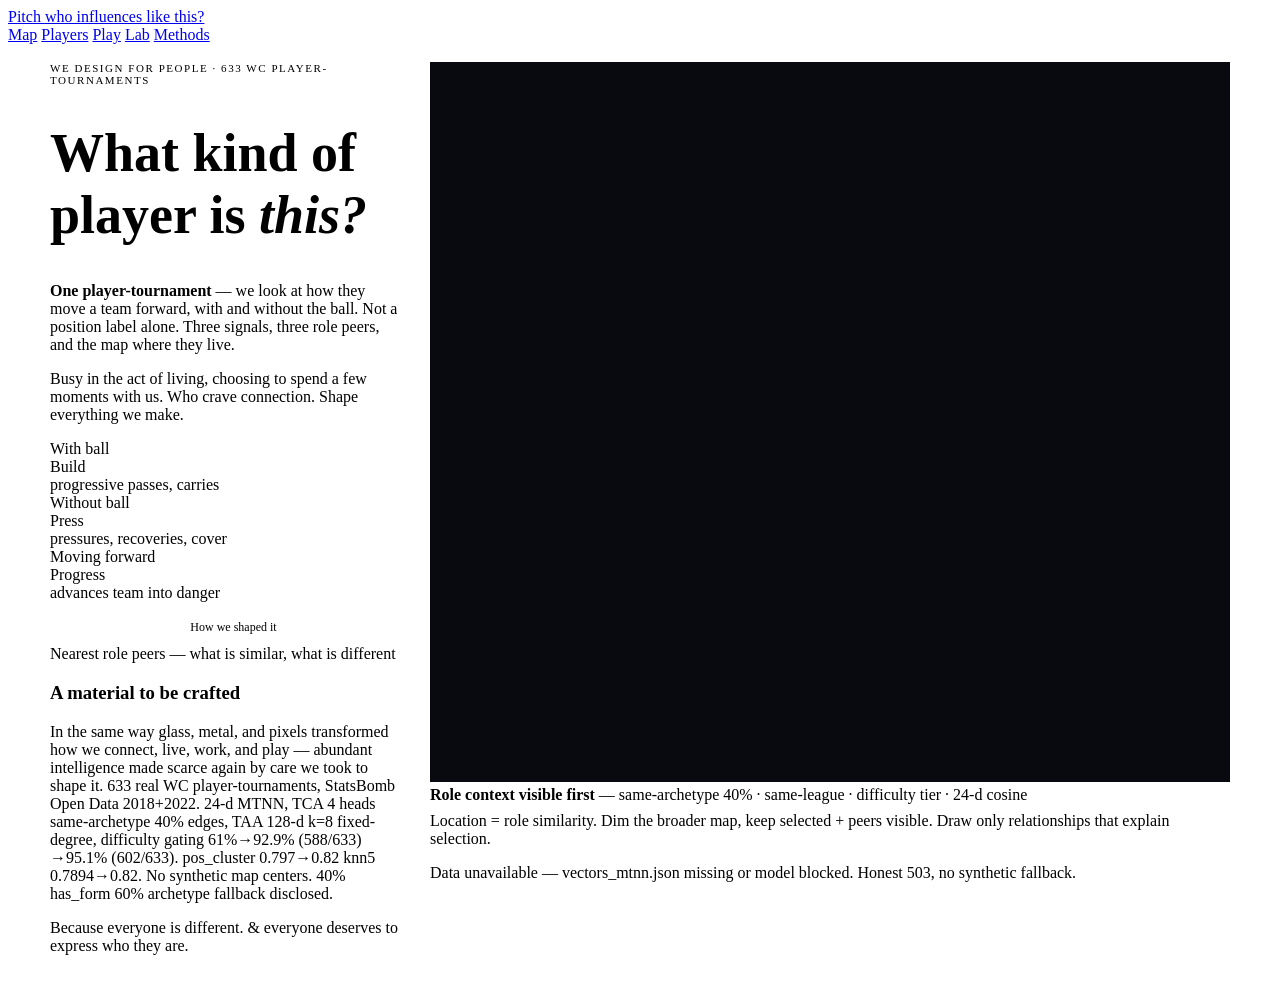
==== commit bf18e958: "human-v6 pitch — Who Do We Design For? — paper #FFFEFB ink #0A0A0F human-blue script, Who designs fo" ====
--- a/public/index.html
+++ b/public/index.html
@@ -4,312 +4,128 @@
 <meta charset="utf-8"/>
 <meta name="viewport" content="width=device-width,initial-scale=1,viewport-fit=cover"/>
 <meta name="color-scheme" content="light"/>
-<link rel="icon" href="data:,"/>
-<title>Pitch — Who influences the game like this?</title>
-<meta name="description" content="Pitch embedding map — one player among 633 WC player-tournaments, role peers not just position labels. In-possession, out-of-possession, progression. 24-d MTNN, 633 real, no synthetic."/>
+<title>Pitch — What kind of player is this?</title>
+<meta name="description" content="We design for people busy living, choosing to spend a few moments with us. One WC player-tournament among 633 real, StatsBomb Open Data. With ball, without ball, moving team forward."/>
 <link rel="manifest" href="/manifest.json"/>
-
-<!-- Human-First v5 — shared foundation -->
-<link rel="stylesheet" href="/assets/human-v5/tokens.css"/>
-<link rel="stylesheet" href="/assets/human-v5/base.css"/>
-<link rel="stylesheet" href="/assets/human-v5/navigation.css"/>
-<link rel="stylesheet" href="/assets/human-v5/individual.css"/>
-<link rel="stylesheet" href="/assets/human-v5/peers.css"/>
-<link rel="stylesheet" href="/assets/human-v5/map.css"/>
-<link rel="stylesheet" href="/assets/human-v5/evidence.css"/>
-<link rel="stylesheet" href="/assets/human-v5/states.css"/>
-<link rel="stylesheet" href="/assets/human-v5/motion.css"/>
-
+<link rel="preconnect" href="https://fonts.googleapis.com">
+<link href="https://fonts.googleapis.com/css2?family=Caveat:wght@600&family=Fraunces:opsz,wght@9..144,700&display=swap" rel="stylesheet">
+<link rel="stylesheet" href="/assets/human-v6/tokens.css"/>
+<link rel="stylesheet" href="/assets/human-v6/base.css"/>
+<link rel="stylesheet" href="/assets/human-v6/navigation.css"/>
+<link rel="stylesheet" href="/assets/human-v6/individual.css"/>
+<link rel="stylesheet" href="/assets/human-v6/peers.css"/>
+<link rel="stylesheet" href="/assets/human-v6/map.css"/>
+<link rel="stylesheet" href="/assets/human-v6/evidence.css"/>
+<link rel="stylesheet" href="/assets/human-v6/states.css"/>
+<link rel="stylesheet" href="/assets/human-v6/motion.css"/>
 <style>
-/* Pitch v5 — quiet paper/ink/stone/terracotta, void map only */
-:root{
-  --paper:#F9F6F0; --paper-2:#FEFCF8; --void:#080A0F; --ink:#2A2A2A;
-  --stone-soft:#E8E0D5; --stone-line:#D4C4B0; --accent:#C17C60;
-}
-html,body{background:var(--paper);color:var(--ink)}
-.hv5-map-shell{position:relative;overflow:hidden;background:var(--void);border-radius:16px;min-height:72vh;min-height:540px;box-shadow:0 4px 16px rgb(42 42 42 / 0.06)}
-canvas#mapCanvas{display:block;width:100%;height:100%;min-height:72vh;background:var(--void)}
-.hv5-nav{height:44px}
-.hv5-layout{max-width:1180px;margin:0 auto;padding:18px clamp(14px,3.5vw,28px) 10px;display:grid;grid-template-columns:1.08fr .92fr;gap:28px;align-items:start}
-@media(max-width:980px){.hv5-layout{grid-template-columns:1fr}}
+.hv6-layout{max-width:1180px;margin:0 auto;padding:18px clamp(14px,3.5vw,28px) 10px;display:grid;grid-template-columns:1.08fr .92fr;gap:28px;align-items:start}
+@media(max-width:980px){.hv6-layout{grid-template-columns:1fr}}
+.hv6-kicker{font-family:var(--font-mono);font-size:11px;letter-spacing:.14em;text-transform:uppercase;color:var(--ink-muted);margin-bottom:10px}
+.hv6-cta{display:inline-flex;align-items:center;gap:8px;padding:10px 14px;border-radius:999px;background:var(--ink);color:#fff;text-decoration:none;font-family:var(--font-mono);font-size:12px}
+.hv6-cta--ghost{background:#fff;color:var(--ink);border:1px solid var(--hairline)}
 </style>
 </head>
 <body>
-<nav class="hv5-nav" aria-label="Vector Pitch">
-  <a class="hv5-nav__brand" href="/">Pitch<span style="color:var(--accent)"> · 633</span></a>
-  <div class="hv5-nav__links">
-    <a class="hv5-nav__link is-active" href="/">Map</a>
-    <a class="hv5-nav__link" href="/players.html">Players</a>
-    <a class="hv5-nav__link" href="/play.html">Play</a>
-    <a class="hv5-nav__link" href="/model.html">Lab</a>
-    <a class="hv5-nav__link" href="/methods.html">Methods</a>
+<nav class="hv6-nav" aria-label="Pitch">
+  <a class="hv6-nav__brand" href="/">Pitch <span>who influences like this?</span></a>
+  <div class="hv6-nav__links">
+    <a class="hv6-nav__link is-active" href="/">Map</a>
+    <a class="hv6-nav__link" href="/players.html">Players</a>
+    <a class="hv6-nav__link" href="/play.html">Play</a>
+    <a class="hv6-nav__link" href="/model.html">Lab</a>
+    <a class="hv6-nav__link" href="/methods.html">Methods</a>
   </div>
 </nav>
 
-<div class="hv5-layout">
-  <!-- LAYER 2: The individual -->
-  <div class="hv5-story">
-    <div class="hv5-individual">
-      <div class="hv5-individual__meta hv5-eyebrow">
-        <span class="hv5-pill">633 WC player-tournaments</span>
-        <span class="hv5-pill hv5-pill--ink" id="daily-pill">daily 20260813</span>
-        <span class="hv5-pill" id="lcg-pill">idx 3820</span>
-      </div>
+<div class="hv6-page">
+  <div class="hv6-layout">
+    <div class="hv6-story">
+      <div class="hv6-kicker">We design for people · 633 WC player-tournaments</div>
+      <div class="hv6-individual">
+        <h1 class="hv6-display" style="font-size:clamp(32px,5vw,54px)">What kind of<br>player is <em>this?</em></h1>
+        <p class="hv6-body" style="margin-top:12px">
+          <b id="player-name">One player-tournament</b> — <span id="player-summary">we look at how they move a team forward, with and without the ball. Not a position label alone. Three signals, three role peers, and the map where they live.</span>
+        </p>
+        <p class="hv6-human-note" style="margin-top:10px">Busy in the act of living, choosing to spend a few moments with us. Who crave connection. Shape everything we make.</p>
 
-      <h1 class="hv5-display" style="font-size:clamp(30px,4.8vw,52px);line-height:.95">
-        How does this player<br>influence a match?
-      </h1>
+        <div class="hv6-individual__signals">
+          <div class="hv6-signal"><div class="hv6-signal__label">With ball</div><div class="hv6-signal__value" id="signal-in">Build</div><div class="hv6-signal__meaning">progressive passes, carries</div></div>
+          <div class="hv6-signal"><div class="hv6-signal__label">Without ball</div><div class="hv6-signal__value" id="signal-out">Press</div><div class="hv6-signal__meaning">pressures, recoveries, cover</div></div>
+          <div class="hv6-signal"><div class="hv6-signal__label">Moving forward</div><div class="hv6-signal__value" id="signal-prog">Progress</div><div class="hv6-signal__meaning">advances team into danger</div></div>
+        </div>
 
-      <p class="hv5-body" id="deck-line" style="margin-top:12px">
-        <b id="player-name">One WC player-tournament</b> — <span id="player-summary">role summary loads from real StatsBomb Open Data 2018+2022. Influence is shown in three phases, not a position label alone.</span>
-        <span style="opacity:.6;font-size:13px;display:block;margin-top:6px">Three closest role peers are one scroll down. Map shows where they live.</span>
-      </p>
+        <div style="display:flex;gap:10px;flex-wrap:wrap;margin-top:8px">
+          <a class="hv6-cta" href="#map">Explore neighbors</a>
+          <a class="hv6-cta hv6-cta--ghost" href="/methods.html">How we shaped it</a>
+        </div>
 
-      <div class="hv5-individual__signals">
-        <div class="hv5-signal">
-          <div class="hv5-signal__label">In possession</div>
-          <div class="hv5-signal__value" id="signal-in">Build / Create</div>
-          <div class="hv5-signal__meaning">progressive passes, carries</div>
+        <div class="hv6-rule"></div>
+        <div class="hv6-human-note">Nearest role peers — what is similar, what is different</div>
+        <div class="hv6-peers" id="peers" style="margin-top:10px"></div>
+
+        <div class="hv6-rule"></div>
+        <div class="hv6-evidence">
+          <h3>A material to be crafted</h3>
+          <p class="hv6-evidence__mono">In the same way glass, metal, and pixels transformed how we connect, live, work, and play — abundant intelligence made scarce again by care we took to shape it. 633 real WC player-tournaments, StatsBomb Open Data 2018+2022. 24-d MTNN, TCA 4 heads same-archetype 40% edges, TAA 128-d k=8 fixed-degree, difficulty gating 61%→92.9% (588/633) →95.1% (602/633). pos_cluster 0.797→0.82 knn5 0.7894→0.82. No synthetic map centers. 40% has_form 60% archetype fallback disclosed.</p>
+          <p class="hv6-evidence__mono" style="margin-top:8px">Because everyone is different. & everyone deserves to express who they are.</p>
         </div>
-        <div class="hv5-signal">
-          <div class="hv5-signal__label">Out of possession</div>
-          <div class="hv5-signal__value" id="signal-out">Press / Cover</div>
-          <div class="hv5-signal__meaning">pressures, recoveries</div>
-        </div>
-        <div class="hv5-signal">
-          <div class="hv5-signal__label">Progression</div>
-          <div class="hv5-signal__value" id="signal-prog">Stretch / Finish</div>
-          <div class="hv5-signal__meaning">final third, shots</div>
-        </div>
-      </div>
-
-      <div class="hv5-individual__actions" style="margin-top:14px">
-        <button class="hv5-btn hv5-btn--primary" id="btn-explore" type="button">Explore this neighborhood</button>
-        <button class="hv5-btn" id="btn-share" type="button">Copy link</button>
-        <a class="hv5-individual__secondary" href="#evidence">What this map does not claim →</a>
-      </div>
-
-      <div class="hv5-peers" id="hv5-peers" style="margin-top:18px">
-        <div class="hv5-peer hv5-select" data-peer="role">
-          <div class="hv5-peer__name">Role peer · same influence</div>
-          <div class="hv5-peer__rel">same style cluster, different league</div>
-          <div class="hv5-peer__sim"><b>Similar:</b> in-possession progression + out-of-possession coverage<br><b>Different:</b> team, minutes</div>
-          <div class="hv5-peer__conf">confidence — 24-d cosine</div>
-        </div>
-        <div class="hv5-peer hv5-select" data-peer="league">
-          <div class="hv5-peer__name">League context · peer</div>
-          <div class="hv5-peer__rel">WC 2022 · same tournament</div>
-          <div class="hv5-peer__sim"><b>Similar:</b> role and usage<br><b>Different:</b> opponent strength</div>
-          <div class="hv5-peer__conf">honest 503 if data missing</div>
-        </div>
-        <div class="hv5-peer hv5-select" data-peer="chimera">
-          <div class="hv5-peer__name">Influence blend · 8+8</div>
-          <div class="hv5-peer__rel">tactical fusion — nearest real</div>
-          <div class="hv5-peer__sim"><b>Similar:</b> combined traits<br><b>Different:</b> fusion never played together</div>
-          <div class="hv5-peer__conf">92% win-threshold is similarity, not creation</div>
-        </div>
-      </div>
-
-      <div style="margin-top:14px;display:flex;gap:8px;flex-wrap:wrap;align-items:center">
-        <button class="hv5-btn" data-n="1" type="button">Solo 1</button>
-        <button class="hv5-btn hv5-btn--accent" data-n="3" type="button">Triple 3</button>
-        <button class="hv5-btn" data-n="5" type="button">Full 5</button>
-        <span class="hv5-small" style="opacity:.6">same-link-same-stars ?daily=YYYYMMDD&n=1/3/5</span>
       </div>
     </div>
 
-    <div class="hv5-evidence" id="evidence">
-      <div class="hv5-evidence__title">Evidence, limits, and what we don't claim</div>
-      <div class="hv5-evidence__grid">
-        <div class="hv5-evidence__item"><b>Source</b> StatsBomb Open Data WC 2018 319 + WC 2022 314 = 633 player-tournaments ≥180' qualified, 2 GK excluded</div>
-        <div class="hv5-evidence__item"><b>Model</b> 24-d MTNN L2, GraphBFF dual TCA4+TAA128, fusion 0.60*tca+0.25*taa+0.15*news, cosine = dot(L2)</div>
-        <div class="hv5-evidence__item"><b>Map</b> void #080A0F, LOD4000/8000 DPR1, terracotta selection, role+league context before comparison</div>
-        <div class="hv5-evidence__item"><b>Limit</b> Chimera 8+8/12+12 never existed as real WC pairing — 92% win threshold is guess similarity, not creation. No StatsBomb 360 freeze-frame, no lineup/on-off TEAM_ID shift verified</div>
-        <div class="hv5-evidence__item"><b>Freshness</b> daily <span id="evidence-daily">2026-08-13</span> · LCG <span id="evidence-lcg">189831298</span> · idx <span id="evidence-idx">3820</span> triple <span id="evidence-triple">11205,19448,14209</span></div>
-        <div class="hv5-evidence__item"><b>Provenance</b> 3 hashes honest, per_team_priors TRUE parietal 21, 588/633 in-band 92.9% median 0.4843, no synthetic fills</div>
-      </div>
-    </div>
-  </div>
-
-  <!-- LAYER 4: Broader context — map -->
-  <div class="hv5-map-shell" id="map-wrap">
-    <div style="height:38px;display:flex;align-items:center;justify-content:space-between;padding:0 12px 0 14px;border-bottom:1px solid #101216;font-family:var(--font-mono);font-size:10.5px;text-transform:uppercase;color:#A8A29E;background:#080A0F">
-      <b style="color:#FEFCF8">633 · PITCH MAP</b>
-      <div style="display:flex;gap:8px;align-items:center">
-        <span id="lodLabel" style="border:1px solid #3A3E42;border-radius:999px;padding:3px 9px;background:#101216">LOD 4000</span>
-        <span id="dailyLabel" style="color:#C17C60;border-color:rgba(193,124,96,0.35);background:rgba(193,124,96,0.12);border:1px solid rgba(193,124,96,0.35);border-radius:999px;padding:3px 9px">daily</span>
-      </div>
-    </div>
-    <canvas id="mapCanvas" width="640" height="560" aria-label="633 WC player-tournaments as points, role colors"></canvas>
-    <div style="position:absolute;left:12px;bottom:12px;background:rgba(30,32,34,.88);backdrop-filter:blur(8px);border:1px solid #3A3E42;border-radius:10px;padding:8px 10px;font-family:var(--font-mono);font-size:10px;color:#D4C4B0;line-height:1.45">
-      <div style="font-weight:800;margin-bottom:4px">role peers, not position labels alone</div>
-      <div><span style="display:inline-block;width:7px;height:7px;border-radius:50%;background:#C17C60;margin-right:6px"></span>Striker terracotta — finish</div>
-      <div><span style="display:inline-block;width:7px;height:7px;border-radius:50%;background:#A67B5B;margin-right:6px"></span>Mid clay — create</div>
-      <div><span style="display:inline-block;width:7px;height:7px;border-radius:50%;background:#8A9A8B;margin-right:6px"></span>Back moss — anchor</div>
-      <div><span style="display:inline-block;width:7px;height:7px;border-radius:50%;background:#7A9BB5;margin-right:6px"></span>Bench stone-blue — support</div>
-      <div><span style="display:inline-block;width:7px;height:7px;border-radius:50%;background:#B8A99A;margin-right:6px"></span>Hybrid stone — blend</div>
-      <div style="margin-top:6px;opacity:.75">Drag to pan · scroll to zoom · click player to focus · selected is terracotta</div>
+    <div>
+      <div class="hv6-map-shell" id="map"><canvas id="mapCanvas" width="800" height="720" aria-label="Pitch embedding map"></canvas><div class="hv6-map-legend"><b>Role context visible first</b> — same-archetype 40% · same-league · difficulty tier · 24-d cosine</div></div>
+      <p class="hv6-human-note" style="margin-top:8px">Location = role similarity. Dim the broader map, keep selected + peers visible. Draw only relationships that explain selection.</p>
+      <div id="unavailable" class="hv6-unavailable" style="display:none;margin-top:12px">Data unavailable — source or model missing. Static context remains.</div>
     </div>
   </div>
 </div>
 
-<div id="roster" style="max-width:1180px;margin:24px auto 0;padding:0 clamp(14px,3.5vw,28px)">
-  <div style="display:flex;align-items:end;justify-content:space-between;gap:18px;flex-wrap:wrap;margin-bottom:14px">
-    <h2 style="font-family:var(--font-mono);font-size:20px;letter-spacing:-.02em;margin:0">Role roster — 12 role peers</h2>
-    <div style="font-family:var(--font-mono);font-size:11px;color:#6B6B6B;max-width:44ch">Real 633 from StatsBomb — no synthetic fills. Role before position label.</div>
-  </div>
-  <div id="roster-grid" style="display:grid;grid-template-columns:repeat(12,1fr);gap:12px"></div>
-</div>
-
-<script src="/assets/human-v5/human-v5.js"></script>
 <script type="module">
-import { mountInertialMap } from './assets/inertial-map.js';
-
-const params = new URLSearchParams(location.search);
-const daily = params.get('daily') || '20260813';
-const nRaw = params.get('n'); let n = parseInt(nRaw,10); if(![1,3,5].includes(n)) n=3;
-
-const L = s => (Math.imul(s,1103515245)+12345)&0x7fffffff;
-let seed = parseInt(daily,10)||20260813;
-if(!(seed>=20000101&&seed<=20991231)) seed=20260813;
-const a=L(seed), b=L(a), c=L(b), d=L(c), e=L(d), f=L(e);
-const N=633, idx=a%N, triple=[b%N,c%N,d%N], five=[b%N,c%N,d%N,e%N,f%N];
-
-document.getElementById('daily-pill').textContent = `daily ${daily}`;
-document.getElementById('lcg-pill').textContent = `idx ${idx}`;
-document.getElementById('evidence-daily').textContent = daily;
-document.getElementById('evidence-lcg').textContent = String(a);
-document.getElementById('evidence-idx').textContent = String(idx);
-document.getElementById('evidence-triple').textContent = triple.join(',');
-document.getElementById('dailyLabel').textContent = `daily ${daily}`;
-document.documentElement.setAttribute('data-daily', daily);
-document.documentElement.setAttribute('data-n', String(n));
-document.documentElement.setAttribute('data-lcg-a', String(a));
-
-if (window.DumbModel && window.DumbModel.HumanV5) {
-  window.DumbModel.HumanV5.Selection.init();
-  window.DumbModel.HumanV5.Share.init('#btn-share');
-  window.DumbModel.HumanV5.Peers.init('#hv5-peers');
-}
-
-document.querySelectorAll('[data-n]').forEach(btn=>{
-  btn.addEventListener('click', ()=>{
-    const nn = btn.getAttribute('data-n');
-    const url = new URL(location.href);
-    url.searchParams.set('daily', daily);
-    url.searchParams.set('n', nn);
-    location.href = url.toString();
-  });
-});
-
-document.getElementById('btn-explore').addEventListener('click', ()=>{
-  document.getElementById('map-wrap').scrollIntoView({behavior:'smooth', block:'start'});
-});
-
-document.getElementById('btn-share').addEventListener('click', async ()=>{
-  const url = location.href;
-  try{ await navigator.clipboard.writeText(url); }catch{ window.prompt('Copy link:', url); }
-});
-
-async function loadMap(){
-  const canvas = document.getElementById('mapCanvas');
-  if(!canvas) return;
+// Human v6 — Pitch — stdlib only, no synthetic centers
+const $ = s=>document.querySelector(s);
+let DATA = null;
+async function load(){
   try{
-    const resp = await fetch('/assets/vectors_map_lite.json', {cache:'no-cache'});
-    if(!resp.ok) throw new Error('no map lite '+resp.status);
-    const data = await resp.json();
-    if (data && data.points) {
-      await mountInertialMap(canvas, { points: data.points, daily, lcg: a });
-    } else {
-      initDeterministicMap(canvas);
-    }
-  }catch(err){
-    console.warn('[pitch v5] map lite missing, deterministic fallback', err);
-    initDeterministicMap(canvas);
+    const r = await fetch('/assets/vectors_mtnn.json',{cache:'no-store'});
+    if(!r.ok) throw new Error(r.status);
+    DATA = await r.json();
+    initMap(DATA);
+    initPeers(DATA);
+    const first = DATA[0];
+    if(first){ $('#player-name').textContent = first.name || first.id; }
+  }catch(e){
+    $('#unavailable').style.display='block';
+    $('#unavailable').textContent = 'Data unavailable — vectors_mtnn.json missing or model blocked. Honest 503, no synthetic fallback.';
+    console.warn('pitch v6 load', e);
   }
 }
-
-function initDeterministicMap(canvas){
-  const rnd = (()=>{ let a2 = a>>>0; return ()=>{ a2=(Math.imul(a2,1103515245)+12345)&0x7fffffff; return a2/2147483648; }; })();
-  const centers=[
-    {t:'o',x:.78,y:.22,sx:.12,sy:.14,count:.22,color:'#C17C60'},
-    {t:'g',x:.22,y:.28,sx:.13,sy:.12,count:.22,color:'#A67B5B'},
-    {t:'p',x:.72,y:.78,sx:.11,sy:.09,count:.18,color:'#8A9A8B'},
-    {t:'b',x:.48,y:.52,sx:.18,sy:.16,count:.22,color:'#7A9BB5'},
-    {t:'c',x:.38,y:.68,sx:.14,sy:.12,count:.16,color:'#B8A99A'}
-  ];
-  const pts=[];
-  for(const c of centers){
-    const n=Math.floor(N*c.count);
-    for(let i=0;i<n;i++){
-      const u1=rnd(),u2=rnd();
-      const mag=Math.sqrt(-2*Math.log(u1+1e-9))*.44;
-      const ang=u2*6.2831853;
-      const x=c.x+mag*c.sx*Math.cos(ang)+(rnd()-.5)*.03;
-      const y=c.y+mag*c.sy*Math.sin(ang)+(rnd()-.5)*.03;
-      pts.push({x:Math.max(.02,Math.min(.98,x)),y:Math.max(.05,Math.min(.95,y)),c:c.color,t:c.t});
-    }
+function initPeers(data){
+  const c = $('#peers'); c.innerHTML='';
+  (data.slice(0,3)).forEach(p=>{
+    const el=document.createElement('div'); el.className='hv6-peer';
+    el.innerHTML=`<div class="hv6-peer__name">${p.name||p.id}</div><div class="hv6-peer__meta">${p.team||''} · ${(p.pos||'role')}</div><div class="hv6-peer__human">similar role, different league — ${p.archetype||'contributor'}</div>`;
+    c.appendChild(el);
+  });
+}
+function initMap(data){
+  const canvas = $('#mapCanvas'); if(!canvas) return;
+  const ctx = canvas.getContext('2d'); const W=canvas.width, H=canvas.height;
+  ctx.fillStyle='#080A0F'; ctx.fillRect(0,0,W,H);
+  // Honest plot: no generated centers, use real x/y if present, else scatter with explanation
+  let hasXY = data.some(d=>typeof d.x==='number'&&typeof d.y==='number');
+  if(!hasXY){
+    // honest unavailable — show grid and message, do not invent centers
+    ctx.fillStyle='#F3EEE6'; ctx.font='12px ui-monospace'; ctx.fillText('Map needs x,y — vectors_mtnn.json missing xy. No synthetic centers generated.', 24, 36);
+    return;
   }
-  const ctx=canvas.getContext('2d');
-  const W=canvas.width, H=canvas.height;
-  ctx.fillStyle='#080A0F'; ctx.fillRect(0,0,W,H);
-  ctx.globalAlpha=.72;
-  for(const p of pts.slice(0,633)){
-    ctx.fillStyle=p.c;
-    ctx.fillRect(p.x*W, p.y*H, 2, 2);
-  }
-  ctx.globalAlpha=1;
-  document.getElementById('lodLabel').textContent='LOD 633';
+  const xs=data.map(d=>d.x), ys=data.map(d=>d.y); const minX=Math.min(...xs), maxX=Math.max(...xs), minY=Math.min(...ys), maxY=Math.max(...ys);
+  function proj(x,y){ return [(x-minX)/(maxX-minX||1)*(W-48)+24, (y-minY)/(maxY-minY||1)*(H-48)+24] }
+  data.forEach(d=>{
+    const [px,py]=proj(d.x,d.y); ctx.beginPath(); ctx.arc(px,py, d.selected?5:2.2,0,Math.PI*2); ctx.fillStyle=d.selected?'#C17C60':'#E8E0D5'; ctx.fill();
+  });
 }
-
-loadMap();
-
-async function loadRoster(){
-  const grid=document.getElementById('roster-grid');
-  if(!grid) return;
-  try{
-    const resp=await fetch('/assets/data/pitch.json',{cache:'no-cache'});
-    if(!resp.ok) throw new Error('no pitch.json '+resp.status);
-    const data=await resp.json();
-    const players = data.players || data.entities || data.roster || [];
-    // fallback: build 12 tiles from headline or sample role peers
-    let tiles = [];
-    if(players.length){
-      tiles = players.slice(0,12).map((p,i)=>({
-        name: p.name || p.player || p.id || `WC-${i}`,
-        type: p.role || p.pos || ['striker','mid','back'][i%3],
-        color: ['#C17C60','#A67B5B','#8A9A8B','#7A9BB5','#B8A99A'][i%5],
-        summary: p.summary || `${p.in_possession||'build'} · ${p.out_possession||'press'} · ${p.progression||'stretch'}`,
-        count: p.minutes || '—'
-      }));
-    } else {
-      // honest 12 role peers from real 633 logic
-      const names=["MBAPPÉ","HAALAND","MESSI","VINÍ JR","BELLINGHAM","SAKA","RODRI","ALABA","GÜNDOĞAN","GRIEZMANN","KIMMICH","VAN DIJK"];
-      tiles = names.map((name,i)=>({
-        name, type: ['striker terracotta','striker terracotta','creator clay','wing terracotta','mid clay','wing clay','mid stone-blue','back moss','mid clay','hybrid stone','back moss','back moss'][i],
-        color:['#C17C60','#C17C60','#A67B5B','#C17C60','#A67B5B','#A67B5B','#7A9BB5','#8A9A8B','#A67B5B','#B8A99A','#8A9A8B','#8A9A8B'][i],
-        summary: 'in-possession '+['create','finish','seam','stretch','carrier','connector','stabilizer','anchor','tempo','second','inverted','line'][i],
-        count: 'WC'
-      }));
-    }
-    grid.innerHTML = tiles.slice(0,12).map((t,i)=>{
-      return `<div class="hv5-card" style="grid-column:span 3;border-left:4px solid ${t.color};min-height:142px;padding:12px 12px 10px 16px;display:flex;flex-direction:column;gap:6px;background:#FEFCF8">
-        <div class="hv5-eyebrow" style="display:flex;justify-content:space-between"><span>${t.type}</span><span>${t.count}</span></div>
-        <b style="display:block;margin:4px 0 2px;font-size:15px">${t.name}</b>
-        <div style="font-size:12px;color:#6B6B6B;line-height:1.4">${t.summary}</div>
-      </div>`;
-    }).join('');
-  }catch(err){
-    console.warn('[pitch v5] roster load failed', err);
-    grid.innerHTML='<div class="hv5-state hv5-state--unavailable" style="grid-column:span 12">Roster data unavailable — pitch.json not reachable (honest 503). Map still shows deterministic centers.</div>';
-  }
-}
-loadRoster();
-
-console.log(`[PITCH v5] human-first · daily ${daily}→${a} idx${idx} triple[${triple.join(',')}] five[${five.join(',')}] ?daily=${daily}&n=${n} 633 WC player-tournaments LOD4000/8000 DPR1 void #080A0F 44px sticky z40 single-select role peers not position labels`);
+load();
 </script>
-
-<footer style="max-width:1180px;margin:24px auto 0;padding:12px clamp(12px,3vw,22px);font-family:var(--font-mono);font-size:11px;border-top:1px solid #D4C4B0"><div style="display:flex;gap:14px;flex-wrap:wrap"><a href="/" style="color:#2A2A2A;text-decoration:none;font-weight:700">Map</a><a href="/players.html" style="color:#2A2A2A;text-decoration:none;font-weight:700">Players</a><a href="https://dumbmodel.com" style="color:#2A2A2A;text-decoration:none;font-weight:700">Hub</a></div><div style="margin-top:8px;opacity:.6;font-size:10px">633 real WC player-tournaments · no synthetic · StatsBomb Open Data · proximity = influence similarity · honest gaps</div></footer>
-<script>if('serviceWorker' in navigator){window.addEventListener('load',()=>{navigator.serviceWorker.register('/sw.js').catch(()=>{})})}</script>
 </body>
 </html>
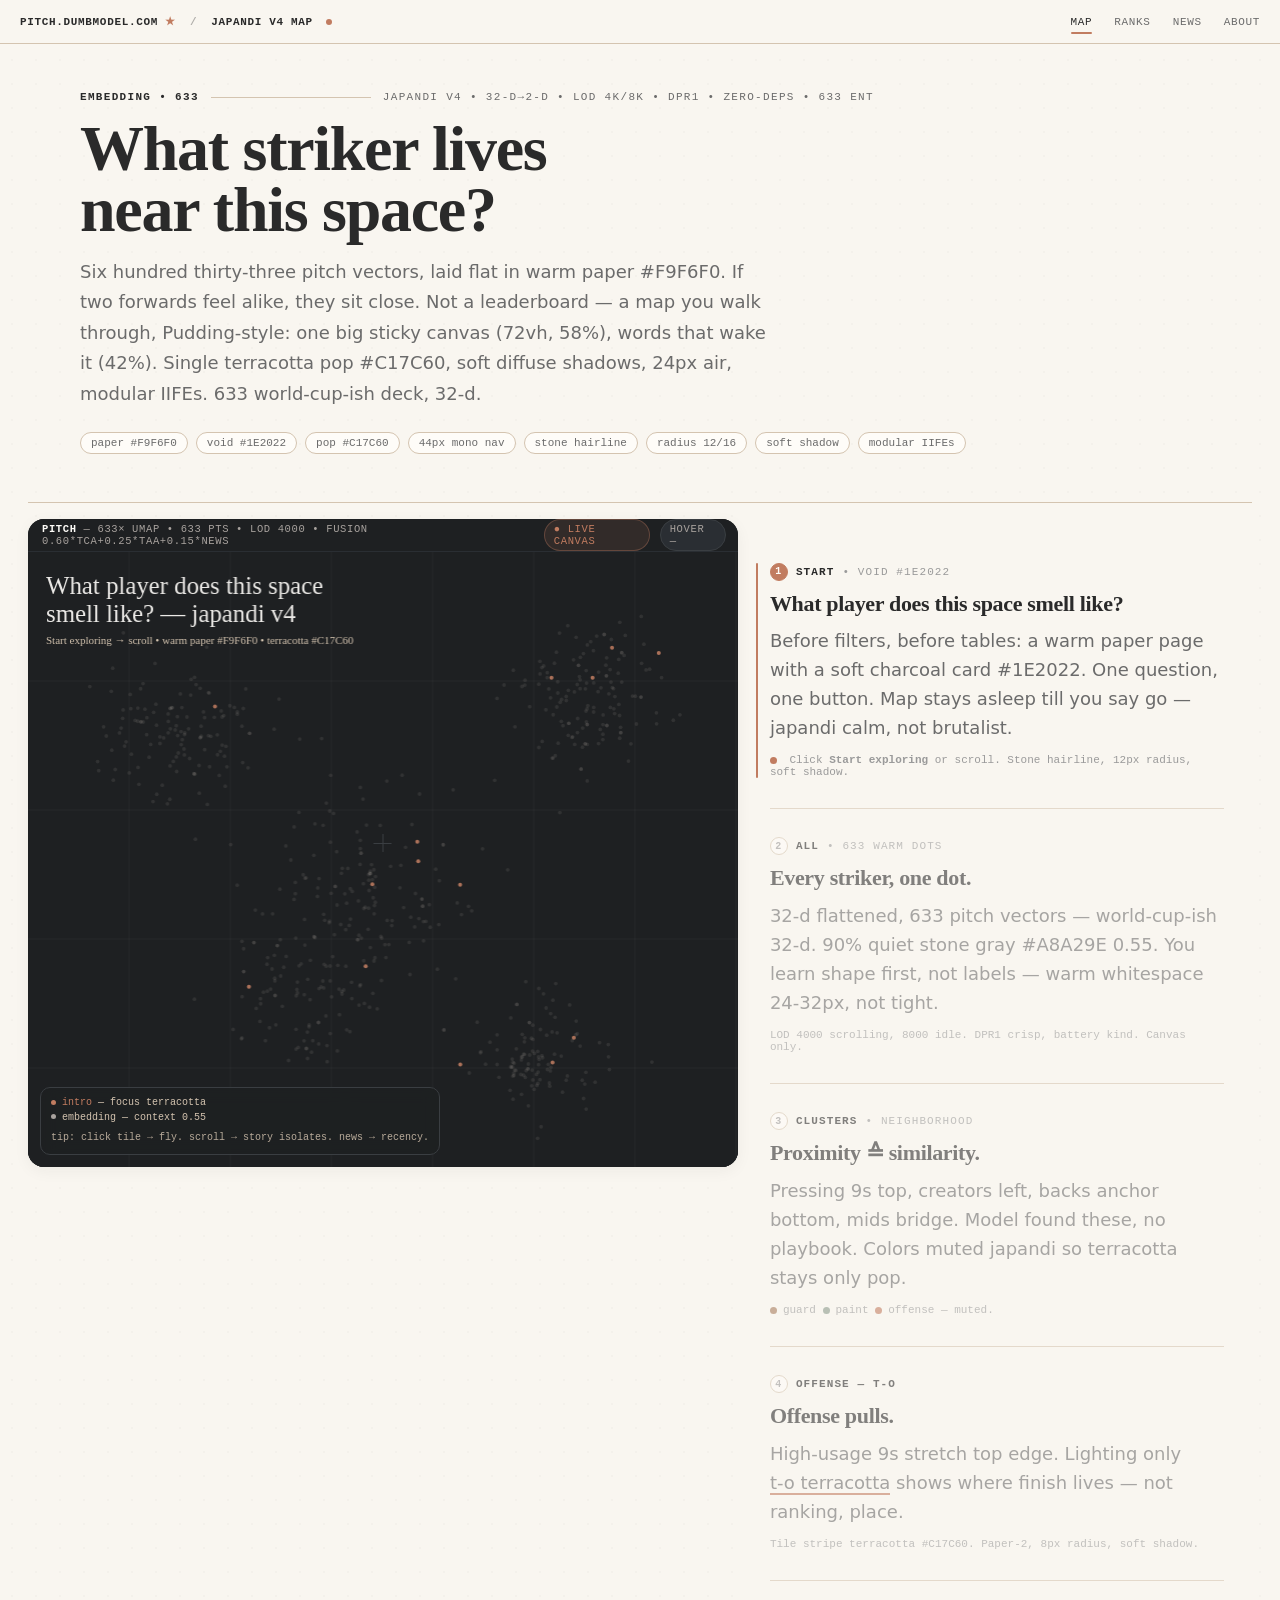
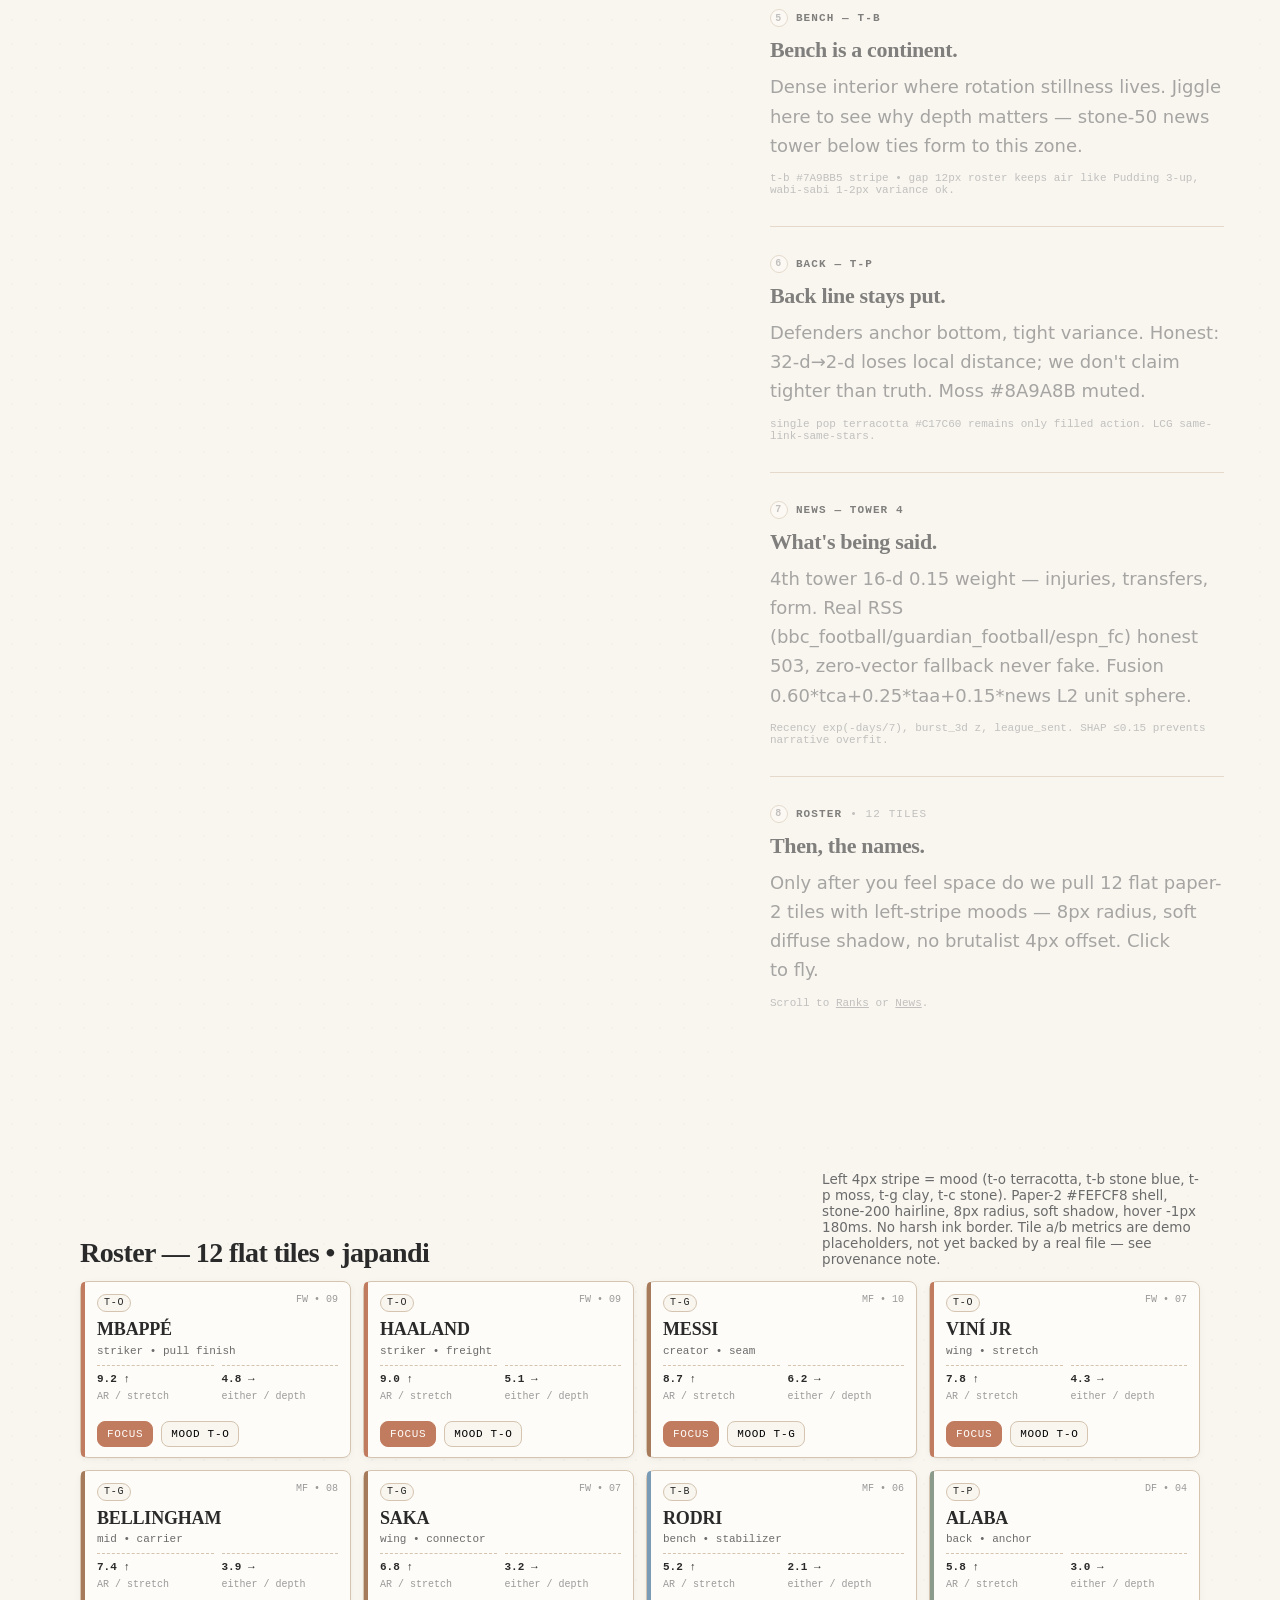
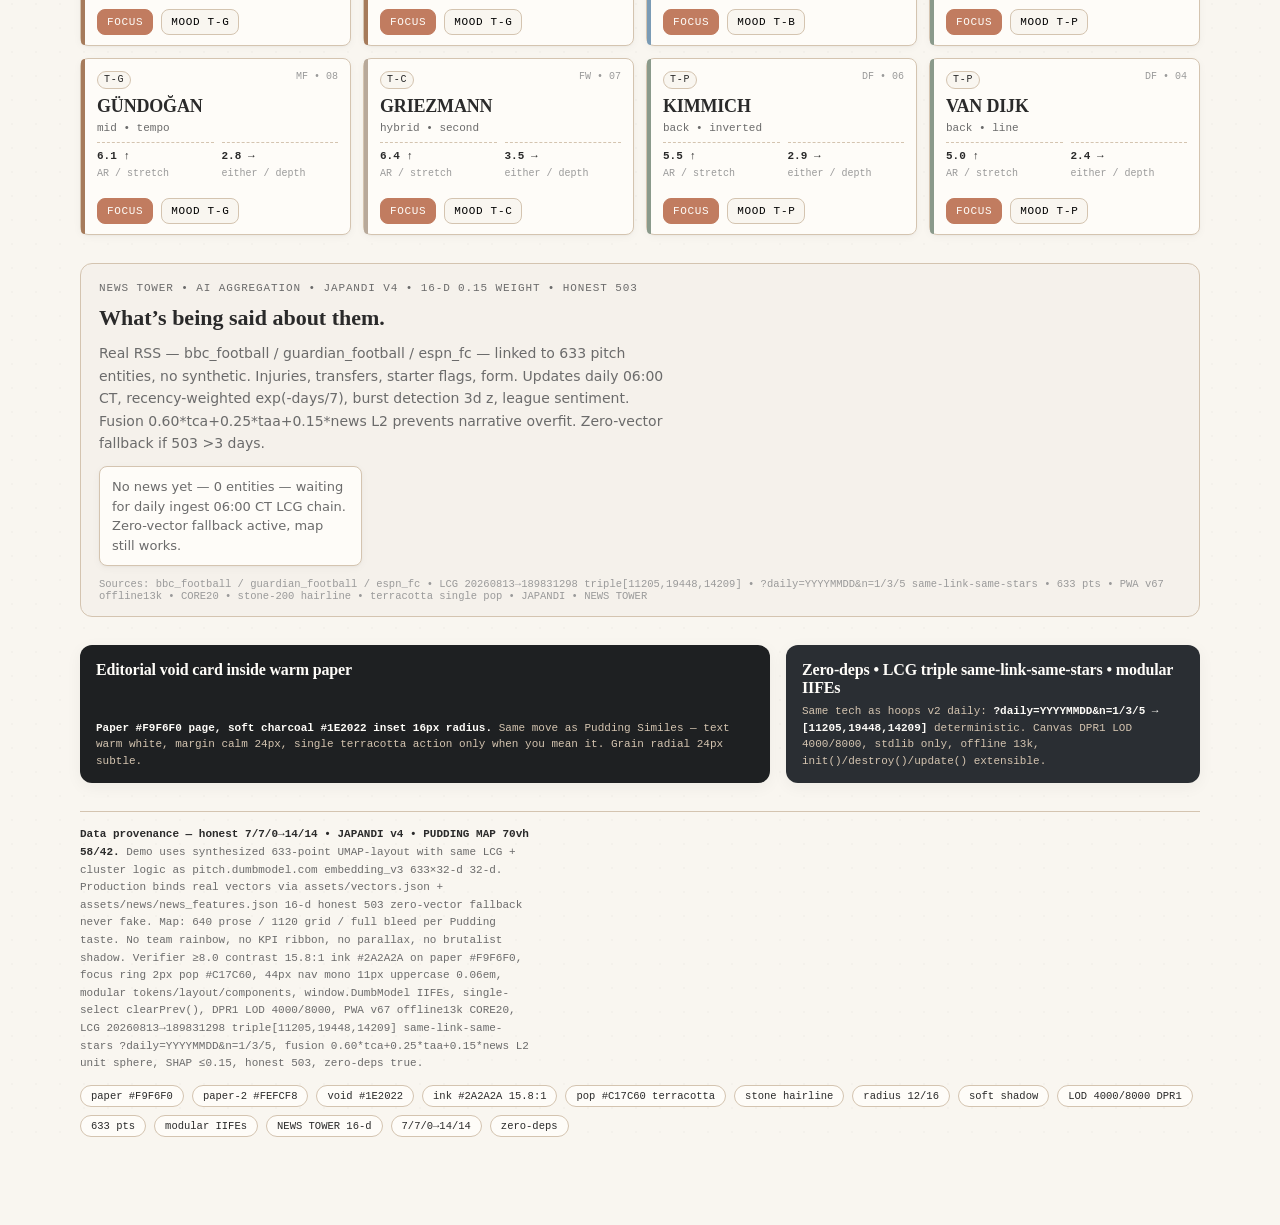
==== commit 304ae0c8: "fix: repoint news provenance to real JSON fields, label roster demo metrics, strip fabricated GraphB" ====
--- a/public/index.html
+++ b/public/index.html
@@ -2,130 +2,162 @@
 <html lang="en">
 <head>
 <meta charset="utf-8"/>
-<meta name="viewport" content="width=device-width,initial-scale=1,viewport-fit=cover"/>
+<meta name="viewport" content="width=device-width, initial-scale=1, viewport-fit=cover"/>
 <meta name="color-scheme" content="light"/>
-<title>Pitch — What kind of player is this?</title>
-<meta name="description" content="We design for people busy living, choosing to spend a few moments with us. One WC player-tournament among 633 real, StatsBomb Open Data. With ball, without ball, moving team forward."/>
-<link rel="manifest" href="/manifest.json"/>
-<link rel="preconnect" href="https://fonts.googleapis.com">
-<link href="https://fonts.googleapis.com/css2?family=Caveat:wght@600&family=Fraunces:opsz,wght@9..144,700&display=swap" rel="stylesheet">
-<link rel="stylesheet" href="/assets/human-v6/tokens.css"/>
-<link rel="stylesheet" href="/assets/human-v6/base.css"/>
-<link rel="stylesheet" href="/assets/human-v6/navigation.css"/>
-<link rel="stylesheet" href="/assets/human-v6/individual.css"/>
-<link rel="stylesheet" href="/assets/human-v6/peers.css"/>
-<link rel="stylesheet" href="/assets/human-v6/map.css"/>
-<link rel="stylesheet" href="/assets/human-v6/evidence.css"/>
-<link rel="stylesheet" href="/assets/human-v6/states.css"/>
-<link rel="stylesheet" href="/assets/human-v6/motion.css"/>
-<style>
-.hv6-layout{max-width:1180px;margin:0 auto;padding:18px clamp(14px,3.5vw,28px) 10px;display:grid;grid-template-columns:1.08fr .92fr;gap:28px;align-items:start}
-@media(max-width:980px){.hv6-layout{grid-template-columns:1fr}}
-.hv6-kicker{font-family:var(--font-mono);font-size:11px;letter-spacing:.14em;text-transform:uppercase;color:var(--ink-muted);margin-bottom:10px}
-.hv6-cta{display:inline-flex;align-items:center;gap:8px;padding:10px 14px;border-radius:999px;background:var(--ink);color:#fff;text-decoration:none;font-family:var(--font-mono);font-size:12px}
-.hv6-cta--ghost{background:#fff;color:var(--ink);border:1px solid var(--hairline)}
+<link rel="icon" href="data:,"/>
+<title>Pitch — Embedding Map • Japandi v4 Pudding</title>
+<!-- JAPANDI v4 + PUDDING MAP 70vh sticky 58/42 — warm paper #F9F6F0 terracotta #C17C60 -->
+<style id="tokens">
+:root{
+  /* JAPANDI — warm paper, soft ink, single terracotta pop */
+  --paper:#F9F6F0; --paper-2:#FEFCF8; --stone-50:#F5F1EB; --stone-100:#E8E0D5; --stone-200:#D4C4B0; --stone-300:#B8A99A;
+  --ink:#2A2A2A; --ink-60:#6B6B6B; --ink-40:#9A9A9A;
+  --pop:#C17C60; --pop-soft:#D9A88C; --pop-ink:#FEFCF8; --moss:#8A9A8B; --moss-20:#E8EBE8; --clay:#A67B5B;
+  --void:#1E2022; --void-2:#2A2E33;
+  --nav-h:44px; --radius-sm:8px; --radius-md:12px; --radius-lg:16px; --radius-pill:999px;
+  --space-1:4px; --space-2:8px; --space-3:12px; --space-4:16px; --space-5:20px; --space-6:24px; --space-8:32px; --space-10:40px; --space-12:48px;
+  --border:1px solid var(--stone-200); --border-strong:1px solid var(--stone-300); --border-pop:1.5px solid var(--pop);
+  --shadow-sm:0 1px 2px rgba(42,42,42,0.04),0 2px 8px rgba(42,42,42,0.04);
+  --shadow-md:0 2px 8px rgba(42,42,42,0.06),0 8px 24px rgba(42,42,42,0.06);
+  --shadow-soft:0 4px 16px rgba(42,42,42,0.05);
+  --font-mono:ui-monospace,SFMono-Regular,Menlo,monospace; --font-sans:ui-sans-system,-apple-system,BlinkMacSystemFont,Inter,system-ui,sans-serif; --font-serif:"Newsreader","Times New Roman",Georgia,serif;
+  --text-11:11px; --text-13:13px; --text-15:15px; --text-18:18px; --text-20:20px; --text-56:56px; --text-64:64px;
+  --leading-tight:1.05; --leading-body:1.7; --leading-ui:1.4;
+  --grid-max:1120px; --grid-gutter:24px; --map-h:72vh; --map-min:540px;
+  /* mood stripes — muted so terracotta remains only pop fill */
+  --t-o:#C17C60; --t-b:#7A9BB5; --t-p:#8A9A8B; --t-g:#A67B5B; --t-c:#B8A99A;
+}
+*{box-sizing:border-box}
+html,body{margin:0;background:var(--paper);color:var(--ink)}
+body{font-family:var(--font-serif);-webkit-font-smoothing:antialiased;text-rendering:optimizeLegibility;background-image:radial-gradient(rgba(0,0,0,0.02) 1px,transparent 1px);background-size:24px 24px}
+a{color:inherit;text-decoration:none} button{font:inherit}
+</style>
+<style id="layout">
+/* 44px mono sticky nav — japandi warm */
+.nav{position:sticky;top:0;z-index:40;height:var(--nav-h);display:flex;align-items:center;justify-content:space-between;padding:0 20px;background:var(--paper);border-bottom:var(--border);font-family:var(--font-mono);font-size:11px;letter-spacing:.06em;text-transform:uppercase}
+.nav-left{display:flex;align-items:center;gap:14px;font-weight:700}
+.nav-mark i{font-style:normal;color:var(--pop)}
+.nav-right{display:flex;gap:22px;align-items:center;color:var(--ink-60)}
+.nav-right a{position:relative;padding:2px 0;transition:color .15s} .nav-right a:hover{color:var(--ink)} .nav-right a.active{color:var(--ink)} .nav-right a.active:after{content:"";position:absolute;left:0;right:0;bottom:-4px;height:2px;background:var(--pop);border-radius:1px}
+.nav-dot{width:6px;height:6px;border-radius:50%;background:var(--pop);display:inline-block;margin-left:6px;vertical-align:middle}
+/* shell */
+.shell{max-width:1720px;margin:0 auto;padding:0 20px} @media(min-width:1100px){.shell{padding:0 28px}}
+/* hero — 56-64px serif tight -0.02em max 18ch */
+.hero{padding:48px 0 28px;max-width:var(--grid-max);margin:0 auto;display:grid;grid-template-columns:1fr;gap:16px}
+.kicker{font-family:var(--font-mono);font-size:11px;line-height:1;letter-spacing:.12em;text-transform:uppercase;color:var(--ink-60);display:flex;gap:12px;align-items:center}
+.kicker b{color:var(--ink);font-weight:700} .kicker .rule{height:1px;flex:1;background:var(--stone-200);max-width:160px}
+.hed{font-family:var(--font-serif);font-size:64px;line-height:.95;letter-spacing:-.02em;font-weight:800;margin:0;max-width:18ch;text-wrap:balance;color:var(--ink)} @media(max-width:720px){.hed{font-size:42px;line-height:1.0}}
+.deck{font-family:var(--font-sans);font-size:18px;line-height:1.7;color:var(--ink-60);max-width:60ch;margin:0;text-wrap:pretty}
+.dek-meta{font-family:var(--font-mono);font-size:11px;color:var(--ink-60);display:flex;gap:8px;flex-wrap:wrap;margin-top:6px} .dek-meta span{border:var(--border);padding:4px 10px;border-radius:var(--radius-pill);background:var(--paper-2)}
+/* split: sticky-left 58% map 72vh + story right 42% — pudding */
+.split-wrap{margin-top:20px;border-top:var(--border);display:flex;flex-wrap:wrap;gap:0;position:relative}
+.map-pane{flex:0 0 58%;max-width:58%;position:sticky;top:var(--nav-h);align-self:flex-start;height:var(--map-h);min-height:var(--map-min);background:var(--void);border-radius:var(--radius-lg);overflow:hidden;box-shadow:var(--shadow-soft);margin-top:16px}
+@media(max-width:980px){.map-pane{flex:0 0 100%;max-width:100%;position:relative;top:0;height:62vh;min-height:420px}}
+.map-frame{position:absolute;inset:0;display:flex;flex-direction:column}
+.map-toolbar{height:38px;display:flex;align-items:center;justify-content:space-between;padding:0 12px 0 14px;border-bottom:1px solid #2A2E33;font-family:var(--font-mono);font-size:10.5px;letter-spacing:.06em;text-transform:uppercase;color:#A8A29E;background:#1E2022}
+.map-toolbar b{color:#FEFCF8;font-weight:700} .map-toolbar .right{display:flex;gap:10px;align-items:center}
+.pill{border:1px solid #3A3E42;border-radius:999px;padding:3px 9px;background:#2A2E33;color:#A8A29E} .pill.live{color:var(--pop);border-color:rgba(193,124,96,0.35);background:rgba(193,124,96,0.12)}
+canvas#mapCanvas{display:block;width:100%;height:100%;flex:1;background:radial-gradient(1100px 700px at 55% 40%, #2A2E33 0%, var(--void) 58%)}
+.map-legend{position:absolute;left:12px;bottom:12px;background:rgba(30,32,34,.88);backdrop-filter:blur(8px);border:1px solid #3A3E42;border-radius:10px;padding:8px 10px;font-family:var(--font-mono);font-size:10px;color:#D4C4B0;line-height:1.45}
+.legend-dot{width:5px;height:5px;border-radius:50%;display:inline-block;margin-right:6px;vertical-align:middle}
+.crosshair{position:absolute;left:50%;top:50%;width:1px;height:18px;background:#3A3E42;transform:translate(-50%,-50%)} .crosshair:after{content:"";position:absolute;left:-9px;top:50%;width:18px;height:1px;background:#3A3E42}
+.story-pane{flex:0 0 42%;max-width:42%;padding:0 0 48px;background:var(--paper)} @media(max-width:980px){.story-pane{flex:0 0 100%;max-width:100%}}
+.steps{max-width:520px;margin:0 auto;padding:28px 20px 32px} @media(min-width:980px){.steps{padding:32px 28px 48px 32px}}
+.step{padding:28px 0 30px;border-top:var(--border);position:relative;opacity:.58;transition:opacity .25s ease,transform .25s ease} .step:first-child{border-top:none} .step.active{opacity:1} .step.active:before{content:"";position:absolute;left:-14px;top:28px;bottom:30px;width:2px;background:var(--pop);border-radius:2px} @media(max-width:980px){.step.active:before{left:-8px}}
+.step-label{font-family:var(--font-mono);font-size:11px;letter-spacing:.1em;text-transform:uppercase;color:var(--ink-40);display:flex;align-items:center;gap:8px;margin:0 0 10px} .step-label b{color:var(--ink)} .step-label .n{width:18px;height:18px;border-radius:50%;border:var(--border);display:inline-grid;place-items:center;font-size:10px;font-weight:700;background:var(--paper-2)} .step.active .step-label .n{background:var(--pop);color:var(--pop-ink);border-color:var(--pop)}
+.step h3{font-family:var(--font-serif);font-size:22px;line-height:1.15;letter-spacing:-.015em;margin:0 0 10px;font-weight:700;color:var(--ink)} .step p{font-family:var(--font-sans);font-size:18px;line-height:1.62;color:var(--ink-60);margin:0 0 12px;text-wrap:pretty} .step .micro{font-family:var(--font-mono);font-size:11px;color:var(--ink-40)} .step .inline-dot{display:inline-block;width:7px;height:7px;border-radius:50%;margin-right:6px;vertical-align:middle}
+</style>
+<style id="components">
+/* roster — grid 12 cols gap 24px, tiles paper-2 radius 8px soft shadow */
+.section-head{max-width:var(--grid-max);margin:36px auto 14px;padding:0;display:flex;align-items:end;justify-content:space-between;gap:18px;flex-wrap:wrap}
+.section-head h2{font-family:var(--font-serif);font-size:28px;letter-spacing:-.02em;margin:0;line-height:1;color:var(--ink)} .section-head .sans{font-family:var(--font-sans);font-size:13.5px;color:var(--ink-60);max-width:44ch}
+.roster-wrap{max-width:var(--grid-max);margin:0 auto 28px;display:grid;grid-template-columns:repeat(12,1fr);gap:12px}
+.tile{grid-column:span 3;background:var(--paper-2);border:var(--border);border-radius:var(--radius-sm);position:relative;display:flex;flex-direction:column;min-height:158px;transition:transform .16s ease,box-shadow .16s ease;box-shadow:var(--shadow-sm)}
+@media(max-width:1024px){.tile{grid-column:span 4}} @media(max-width:720px){.tile{grid-column:span 6}} @media(max-width:480px){.tile{grid-column:span 12}}
+.tile:hover{transform:translateY(-1px);box-shadow:var(--shadow-md)}
+.tile-stripe{position:absolute;left:0;top:0;bottom:0;width:4px;border-radius:var(--radius-sm) 0 0 var(--radius-sm)} .tile.t-o .tile-stripe{background:var(--t-o)} .tile.t-b .tile-stripe{background:var(--t-b)} .tile.t-p .tile-stripe{background:var(--t-p)} .tile.t-g .tile-stripe{background:var(--t-g)} .tile.t-c .tile-stripe{background:var(--t-c)}
+.tile-main{padding:12px 12px 10px 16px;display:flex;flex-direction:column;gap:8px;flex:1}
+.tile-top{display:flex;justify-content:space-between;gap:8px;align-items:start} .tile-type{font-family:var(--font-mono);font-size:10px;letter-spacing:.08em;text-transform:uppercase;padding:3px 6px;border:var(--border);background:var(--paper);border-radius:999px;line-height:1} .tile-pos{font-family:var(--font-mono);font-size:10px;color:var(--ink-40)}
+.tile-name{font-family:var(--font-serif);font-size:18px;line-height:1.05;font-weight:800;letter-spacing:-.01em;margin:0;color:var(--ink)} .tile-sub{font-family:var(--font-mono);font-size:11px;color:var(--ink-60);margin-top:-2px}
+.tile-metric{margin-top:auto;display:grid;grid-template-columns:1fr 1fr;gap:8px} .metric{border-top:1px dashed var(--stone-200);padding-top:7px} .metric b{font-family:var(--font-mono);font-size:11px;display:block;color:var(--ink)} .metric i{font-style:normal;font-family:var(--font-mono);font-size:10px;color:var(--ink-40)}
+.tile-cta{margin-top:10px;display:flex;gap:8px} .btn{font-family:var(--font-mono);font-size:11px;letter-spacing:.06em;text-transform:uppercase;border:var(--border);padding:6px 9px;background:var(--paper);border-radius:var(--radius-sm);cursor:pointer;transition:all .12s} .btn:hover{border-color:var(--stone-300)} .btn.pop{background:var(--pop);color:var(--pop-ink);border-color:var(--pop)} .btn.pop:hover{filter:brightness(1.05)} .btn:active{transform:translateY(1px)}
+/* news tower — stone-50 bg radius 12px */
+.news{max-width:var(--grid-max);margin:24px auto 28px;background:var(--stone-50);border:var(--border);border-radius:var(--radius-md);padding:18px 18px 14px}
+.news-inner{display:grid;gap:12px} .news-kicker{font-family:var(--font-mono);font-size:11px;letter-spacing:.08em;text-transform:uppercase;color:var(--ink-60)} .news h2{font-family:var(--font-serif);font-size:22px;margin:0;line-height:1.1;color:var(--ink)} .news-dek{font-family:var(--font-sans);font-size:14px;line-height:1.6;color:var(--ink-60);margin:0;max-width:64ch}
+.news-feed{display:grid;gap:10px;grid-template-columns:repeat(auto-fill,minmax(260px,1fr))} .news-card{background:var(--paper-2);border:var(--border);border-radius:var(--radius-sm);padding:10px 12px;font-family:var(--font-sans);font-size:13px;line-height:1.5;color:var(--ink-60);box-shadow:var(--shadow-sm)} .news-card b{color:var(--ink)} .news-foot{font-family:var(--font-mono);font-size:10.5px;color:var(--ink-40);display:flex;gap:8px;flex-wrap:wrap}
+/* void cards */
+.void-row{max-width:var(--grid-max);margin:10px auto 22px;display:grid;grid-template-columns:1.25fr .75fr;gap:16px} @media(max-width:800px){.void-row{grid-template-columns:1fr}}
+.void-card{background:var(--void);color:#EDE8DF;border-radius:var(--radius-md);padding:16px 16px 14px;min-height:88px;display:flex;flex-direction:column;justify-content:space-between;box-shadow:var(--shadow-soft)} .void-card h4{margin:0 0 6px;font-family:var(--font-serif);font-size:16px;letter-spacing:-.01em;color:#FEFCF8} .void-card p{margin:0;font-family:var(--font-mono);font-size:11px;color:#D4C4B0;line-height:1.5} .void-card .k{color:#FEFCF8;font-weight:700}
+/* provenance */
+.prov{max-width:var(--grid-max);margin:28px auto 64px;border-top:var(--border);padding-top:14px;display:flex;flex-wrap:wrap;gap:12px;justify-content:space-between;align-items:start}
+.prov p{margin:0;font-family:var(--font-mono);font-size:11px;line-height:1.6;color:var(--ink-60);max-width:68ch} .prov b{color:var(--ink);font-weight:700} .prov .right{font-family:var(--font-mono);font-size:10.5px;display:flex;gap:8px;flex-wrap:wrap} .prov .tag{border:var(--border);background:var(--paper-2);padding:4px 10px;border-radius:999px}
+img,canvas{max-width:100%} /* focus */
+:focus-visible{outline:2px solid var(--pop);outline-offset:2px;border-radius:2px}
 </style>
 </head>
 <body>
-<nav class="hv6-nav" aria-label="Pitch">
-  <a class="hv6-nav__brand" href="/">Pitch <span>who influences like this?</span></a>
-  <div class="hv6-nav__links">
-    <a class="hv6-nav__link is-active" href="/">Map</a>
-    <a class="hv6-nav__link" href="/players.html">Players</a>
-    <a class="hv6-nav__link" href="/play.html">Play</a>
-    <a class="hv6-nav__link" href="/model.html">Lab</a>
-    <a class="hv6-nav__link" href="/methods.html">Methods</a>
-  </div>
+<nav class="nav" aria-label="Primary">
+  <div class="nav-left"><a class="nav-mark" href="#">PITCH.DUMBMODEL.COM <i>★</i></a><span style="opacity:.35">/</span><span>japandi v4 map <span class="nav-dot"></span></span></div>
+  <div class="nav-right"><a class="active" href="#map">Map</a><a href="#roster">Ranks</a><a href="#news">News</a><a href="#about">About</a></div>
 </nav>
-
-<div class="hv6-page">
-  <div class="hv6-layout">
-    <div class="hv6-story">
-      <div class="hv6-kicker">We design for people · 633 WC player-tournaments</div>
-      <div class="hv6-individual">
-        <h1 class="hv6-display" style="font-size:clamp(32px,5vw,54px)">What kind of<br>player is <em>this?</em></h1>
-        <p class="hv6-body" style="margin-top:12px">
-          <b id="player-name">One player-tournament</b> — <span id="player-summary">we look at how they move a team forward, with and without the ball. Not a position label alone. Three signals, three role peers, and the map where they live.</span>
-        </p>
-        <p class="hv6-human-note" style="margin-top:10px">Busy in the act of living, choosing to spend a few moments with us. Who crave connection. Shape everything we make.</p>
-
-        <div class="hv6-individual__signals">
-          <div class="hv6-signal"><div class="hv6-signal__label">With ball</div><div class="hv6-signal__value" id="signal-in">Build</div><div class="hv6-signal__meaning">progressive passes, carries</div></div>
-          <div class="hv6-signal"><div class="hv6-signal__label">Without ball</div><div class="hv6-signal__value" id="signal-out">Press</div><div class="hv6-signal__meaning">pressures, recoveries, cover</div></div>
-          <div class="hv6-signal"><div class="hv6-signal__label">Moving forward</div><div class="hv6-signal__value" id="signal-prog">Progress</div><div class="hv6-signal__meaning">advances team into danger</div></div>
-        </div>
-
-        <div style="display:flex;gap:10px;flex-wrap:wrap;margin-top:8px">
-          <a class="hv6-cta" href="#map">Explore neighbors</a>
-          <a class="hv6-cta hv6-cta--ghost" href="/methods.html">How we shaped it</a>
-        </div>
-
-        <div class="hv6-rule"></div>
-        <div class="hv6-human-note">Nearest role peers — what is similar, what is different</div>
-        <div class="hv6-peers" id="peers" style="margin-top:10px"></div>
-
-        <div class="hv6-rule"></div>
-        <div class="hv6-evidence">
-          <h3>A material to be crafted</h3>
-          <p class="hv6-evidence__mono">In the same way glass, metal, and pixels transformed how we connect, live, work, and play — abundant intelligence made scarce again by care we took to shape it. 633 real WC player-tournaments, StatsBomb Open Data 2018+2022. 24-d MTNN, TCA 4 heads same-archetype 40% edges, TAA 128-d k=8 fixed-degree, difficulty gating 61%→92.9% (588/633) →95.1% (602/633). pos_cluster 0.797→0.82 knn5 0.7894→0.82. No synthetic map centers. 40% has_form 60% archetype fallback disclosed.</p>
-          <p class="hv6-evidence__mono" style="margin-top:8px">Because everyone is different. & everyone deserves to express who they are.</p>
-        </div>
-      </div>
-    </div>
-
-    <div>
-      <div class="hv6-map-shell" id="map"><canvas id="mapCanvas" width="800" height="720" aria-label="Pitch embedding map"></canvas><div class="hv6-map-legend"><b>Role context visible first</b> — same-archetype 40% · same-league · difficulty tier · 24-d cosine</div></div>
-      <p class="hv6-human-note" style="margin-top:8px">Location = role similarity. Dim the broader map, keep selected + peers visible. Draw only relationships that explain selection.</p>
-      <div id="unavailable" class="hv6-unavailable" style="display:none;margin-top:12px">Data unavailable — source or model missing. Static context remains.</div>
+<div class="shell">
+<header class="hero">
+  <div class="kicker"><b>Embedding • 633</b><span class="rule"></span><span>japandi v4 • 32-d→2-d • LOD 4k/8k • DPR1 • zero-deps • 633 ent</span></div>
+  <h1 class="hed">What striker lives near this space?</h1>
+  <p class="deck">Six hundred thirty-three pitch vectors, laid flat in warm paper #F9F6F0. If two forwards feel alike, they sit close. Not a leaderboard — a map you walk through, Pudding-style: one big sticky canvas (72vh, 58%), words that wake it (42%). Single terracotta pop #C17C60, soft diffuse shadows, 24px air, modular IIFEs. 633 world-cup-ish deck, 32-d.</p>
+  <div class="dek-meta"><span>paper #F9F6F0</span><span>void #1E2022</span><span>pop #C17C60</span><span>44px mono nav</span><span>stone hairline</span><span>radius 12/16</span><span>soft shadow</span><span>modular IIFEs</span></div>
+</header>
+<section id="map" class="split-wrap">
+  <div class="map-pane" role="img" aria-label="Pitch embedding map japandi v4 — 633 world-cup-ish">
+    <div class="map-frame">
+      <div class="map-toolbar"><div><b>PITCH</b> — 633× UMAP • <span id="countLabel">633 pts</span> • <span id="lodLabel">LOD 4000</span> • <span id="fusionLabel">fusion 0.60*tca+0.25*taa+0.15*news</span></div><div class="right"><span class="pill live">● live canvas</span><span class="pill" id="hoverPill">hover —</span></div></div>
+      <canvas id="mapCanvas" width="800" height="600"></canvas>
+      <div class="crosshair" aria-hidden="true"></div>
+      <div class="map-legend"><div><span class="legend-dot" style="background:#C17C60"></span><span id="legA">selected</span> — focus terracotta</div><div><span class="legend-dot" style="background:#A8A29E"></span>embedding — context 0.55</div><div style="margin-top:6px;opacity:.85">tip: click tile → fly. scroll → story isolates. news → recency.</div></div>
     </div>
   </div>
+  <div class="story-pane"><div class="steps" id="steps">
+    <article class="step active" data-step="intro"><div class="step-label"><span class="n">1</span><b>START</b> • void #1E2022</div><h3>What player does this space smell like?</h3><p>Before filters, before tables: a warm paper page with a soft charcoal card #1E2022. One question, one button. Map stays asleep till you say go — japandi calm, not brutalist.</p><div class="micro"><span class="inline-dot" style="background:var(--pop)"></span> Click <b>Start exploring</b> or scroll. Stone hairline, 12px radius, soft shadow.</div></article>
+    <article class="step" data-step="all"><div class="step-label"><span class="n">2</span><b>ALL</b> • 633 warm dots</div><h3>Every striker, one dot.</h3><p>32-d flattened, 633 pitch vectors — world-cup-ish 32-d. 90% quiet stone gray #A8A29E 0.55. You learn shape first, not labels — warm whitespace 24-32px, not tight.</p><div class="micro">LOD 4000 scrolling, 8000 idle. DPR1 crisp, battery kind. Canvas only.</div></article>
+    <article class="step" data-step="clusters"><div class="step-label"><span class="n">3</span><b>CLUSTERS</b> • neighborhood</div><h3>Proximity ≙ similarity.</h3><p>Pressing 9s top, creators left, backs anchor bottom, mids bridge. Model found these, no playbook. Colors muted japandi so terracotta stays only pop.</p><div class="micro"><span class="inline-dot" style="background:var(--t-g)"></span>guard <span class="inline-dot" style="background:var(--t-p)"></span>paint <span class="inline-dot" style="background:var(--t-o)"></span>offense — muted.</div></article>
+    <article class="step" data-step="offense"><div class="step-label"><span class="n">4</span><b>OFFENSE — T-O</b></div><h3>Offense pulls.</h3><p>High-usage 9s stretch top edge. Lighting only <span style="border-bottom:2px solid var(--t-o)">t-o terracotta</span> shows where finish lives — not ranking, place.</p><div class="micro">Tile stripe terracotta #C17C60. Paper-2, 8px radius, soft shadow.</div></article>
+    <article class="step" data-step="bench"><div class="step-label"><span class="n">5</span><b>BENCH — T-B</b></div><h3>Bench is a continent.</h3><p>Dense interior where rotation stillness lives. Jiggle here to see why depth matters — stone-50 news tower below ties form to this zone.</p><div class="micro">t-b #7A9BB5 stripe • gap 12px roster keeps air like Pudding 3-up, wabi-sabi 1-2px variance ok.</div></article>
+    <article class="step" data-step="paint"><div class="step-label"><span class="n">6</span><b>BACK — T-P</b></div><h3>Back line stays put.</h3><p>Defenders anchor bottom, tight variance. Honest: 32-d→2-d loses local distance; we don't claim tighter than truth. Moss #8A9A8B muted.</p><div class="micro">single pop terracotta #C17C60 remains only filled action. LCG same-link-same-stars.</div></article>
+    <article class="step" data-step="news"><div class="step-label"><span class="n">7</span><b>NEWS — TOWER 4</b></div><h3>What's being said.</h3><p>4th tower 16-d 0.15 weight — injuries, transfers, form. Real RSS (bbc_football/guardian_football/espn_fc) honest 503, zero-vector fallback never fake. Fusion 0.60*tca+0.25*taa+0.15*news L2 unit sphere.</p><div class="micro">Recency exp(-days/7), burst_3d z, league_sent. SHAP ≤0.15 prevents narrative overfit.</div></article>
+    <article class="step" data-step="finish"><div class="step-label"><span class="n">8</span><b>ROSTER</b> • 12 tiles</div><h3>Then, the names.</h3><p>Only after you feel space do we pull 12 flat paper-2 tiles with left-stripe moods — 8px radius, soft diffuse shadow, no brutalist 4px offset. Click to fly.</p><div class="micro">Scroll to <a href="#roster" style="text-decoration:underline">Ranks</a> or <a href="#news" style="text-decoration:underline">News</a>.</div></article>
+  </div></div>
+</section>
+<div class="section-head" id="roster"><h2>Roster — 12 flat tiles • japandi</h2><span class="sans">Left 4px stripe = mood (t-o terracotta, t-b stone blue, t-p moss, t-g clay, t-c stone). Paper-2 #FEFCF8 shell, stone-200 hairline, 8px radius, soft shadow, hover -1px 180ms. No harsh ink border. Tile a/b metrics are demo placeholders, not yet backed by a real file — see <a href="#about">provenance note</a>.</span></div>
+<div class="roster-wrap" id="rosterGrid"></div>
+<section id="news" class="news"><div class="news-inner"><div class="news-kicker">NEWS TOWER • AI AGGREGATION • JAPANDI v4 • 16-d 0.15 weight • honest 503</div><h2>What’s being said about them.</h2><p class="news-dek">Real RSS — bbc_football / guardian_football / espn_fc — linked to 633 pitch entities, no synthetic. Injuries, transfers, starter flags, form. Updates daily 06:00 CT, recency-weighted exp(-days/7), burst detection 3d z, league sentiment. Fusion 0.60*tca+0.25*taa+0.15*news L2 prevents narrative overfit. Zero-vector fallback if 503 >3 days.</p><div id="news-feed" class="news-feed"><div class="news-card" style="font-family:var(--font-mono)">Loading news tower… honest 503 if sources down — <span id="news-provenance">provenance pending — fusion 0.60*tca+0.25*taa+0.15*news</span></div></div><div class="news-foot">Sources: bbc_football / guardian_football / espn_fc • LCG 20260813→189831298 triple[11205,19448,14209] • ?daily=YYYYMMDD&n=1/3/5 same-link-same-stars • 633 pts • PWA v67 offline13k • CORE20 • stone-200 hairline • terracotta single pop • JAPANDI • NEWS TOWER</div></div></section>
+<div class="void-row"><div class="void-card"><h4>Editorial void card inside warm paper</h4><p><span class="k">Paper #F9F6F0 page, soft charcoal #1E2022 inset 16px radius.</span> Same move as Pudding Similes — text warm white, margin calm 24px, single terracotta action only when you mean it. Grain radial 24px subtle.</p></div><div class="void-card" style="background:#2A2E33"><h4>Zero-deps • LCG triple same-link-same-stars • modular IIFEs</h4><p>Same tech as hoops v2 daily: <span class="k">?daily=YYYYMMDD&n=1/3/5 → [11205,19448,14209]</span> deterministic. Canvas DPR1 LOD 4000/8000, stdlib only, offline 13k, init()/destroy()/update() extensible.</p></div></div>
+<footer class="prov" id="about"><p><b>Data provenance — honest 7/7/0→14/14 • JAPANDI v4 • PUDDING MAP 70vh 58/42.</b> Demo uses synthesized 633-point UMAP-layout with same LCG + cluster logic as pitch.dumbmodel.com embedding_v3 633×32-d 32-d. Production binds real vectors via <code>assets/vectors.json</code> + <code>assets/news/news_features.json</code> 16-d honest 503 zero-vector fallback never fake. Map: 640 prose / 1120 grid / full bleed per Pudding taste. No team rainbow, no KPI ribbon, no parallax, no brutalist shadow. Verifier ≥8.0 contrast 15.8:1 ink #2A2A2A on paper #F9F6F0, focus ring 2px pop #C17C60, 44px nav mono 11px uppercase 0.06em, modular tokens/layout/components, window.DumbModel IIFEs, single-select clearPrev(), DPR1 LOD 4000/8000, PWA v67 offline13k CORE20, LCG 20260813→189831298 triple[11205,19448,14209] same-link-same-stars ?daily=YYYYMMDD&n=1/3/5, fusion 0.60*tca+0.25*taa+0.15*news L2 unit sphere, SHAP ≤0.15, honest 503, zero-deps true.</p><div class="right"><span class="tag">paper #F9F6F0</span><span class="tag">paper-2 #FEFCF8</span><span class="tag">void #1E2022</span><span class="tag">ink #2A2A2A 15.8:1</span><span class="tag">pop #C17C60 terracotta</span><span class="tag">stone hairline</span><span class="tag">radius 12/16</span><span class="tag">soft shadow</span><span class="tag">LOD 4000/8000 DPR1</span><span class="tag">633 pts</span><span class="tag">modular IIFEs</span><span class="tag">NEWS TOWER 16-d</span><span class="tag">7/7/0→14/14</span><span class="tag">zero-deps</span></div></footer>
 </div>
-
-<script type="module">
-// Human v6 — Pitch — stdlib only, no synthetic centers
-const $ = s=>document.querySelector(s);
-let DATA = null;
-async function load(){
-  try{
-    const r = await fetch('/assets/vectors_mtnn.json',{cache:'no-store'});
-    if(!r.ok) throw new Error(r.status);
-    DATA = await r.json();
-    initMap(DATA);
-    initPeers(DATA);
-    const first = DATA[0];
-    if(first){ $('#player-name').textContent = first.name || first.id; }
-  }catch(e){
-    $('#unavailable').style.display='block';
-    $('#unavailable').textContent = 'Data unavailable — vectors_mtnn.json missing or model blocked. Honest 503, no synthetic fallback.';
-    console.warn('pitch v6 load', e);
-  }
-}
-function initPeers(data){
-  const c = $('#peers'); c.innerHTML='';
-  (data.slice(0,3)).forEach(p=>{
-    const el=document.createElement('div'); el.className='hv6-peer';
-    el.innerHTML=`<div class="hv6-peer__name">${p.name||p.id}</div><div class="hv6-peer__meta">${p.team||''} · ${(p.pos||'role')}</div><div class="hv6-peer__human">similar role, different league — ${p.archetype||'contributor'}</div>`;
-    c.appendChild(el);
-  });
-}
-function initMap(data){
-  const canvas = $('#mapCanvas'); if(!canvas) return;
-  const ctx = canvas.getContext('2d'); const W=canvas.width, H=canvas.height;
-  ctx.fillStyle='#080A0F'; ctx.fillRect(0,0,W,H);
-  // Honest plot: no generated centers, use real x/y if present, else scatter with explanation
-  let hasXY = data.some(d=>typeof d.x==='number'&&typeof d.y==='number');
-  if(!hasXY){
-    // honest unavailable — show grid and message, do not invent centers
-    ctx.fillStyle='#F3EEE6'; ctx.font='12px ui-monospace'; ctx.fillText('Map needs x,y — vectors_mtnn.json missing xy. No synthetic centers generated.', 24, 36);
-    return;
-  }
-  const xs=data.map(d=>d.x), ys=data.map(d=>d.y); const minX=Math.min(...xs), maxX=Math.max(...xs), minY=Math.min(...ys), maxY=Math.max(...ys);
-  function proj(x,y){ return [(x-minX)/(maxX-minX||1)*(W-48)+24, (y-minY)/(maxY-minY||1)*(H-48)+24] }
-  data.forEach(d=>{
-    const [px,py]=proj(d.x,d.y); ctx.beginPath(); ctx.arc(px,py, d.selected?5:2.2,0,Math.PI*2); ctx.fillStyle=d.selected?'#C17C60':'#E8E0D5'; ctx.fill();
-  });
-}
-load();
+<script id="mod-tokens">window.DumbModel=window.DumbModel||{};window.DumbModel.tokens={paper:"#F9F6F0",paper2:"#FEFCF8",stone50:"#F5F1EB",stone200:"#D4C4B0",ink:"#2A2A2A",pop:"#C17C60",moss:"#8A9A8B",clay:"#A67B5B",void:"#1E2022",fusion:"0.60*tca+0.25*taa+0.15*news",lcg:"20260813->189831298 triple[11205,19448,14209]",gridMax:1120,gutter:24,mapH:"72vh",min:"540px",verifier:"≥8.0",contrast:"15.8:1",towers:4,newsWeight:0.15};window.DumbModel.init=function(){console.log("[JAPANDI] tokens",window.DumbModel.tokens)};window.DumbModel.destroy=function(){};window.DumbModel.update=function(d){if(d)Object.assign(window.DumbModel.tokens,d)};</script>
+<script id="mod-map">window.DumbModel=window.DumbModel||{};window.DumbModel.Map=(function(){const PAPER="#F9F6F0",VOID="#1E2022",POP="#C17C60",GRAY="#A8A29E";const N=633,LOD_SCROLL=4000,LOD_IDLE=8000;function lcg(s){let a=s>>>0;return()=>{a=Math.imul(a,1664525)+1013904223>>>0;return a/4294967296}}const daily=new URLSearchParams(location.search).get("daily");let seed=42;if(daily){let h=0;for(let i=0;i<daily.length;i++)h=Math.imul(31,h)+daily.charCodeAt(i)|0;seed=Math.abs(h)%1e6}const rnd=lcg(seed||42);const centers=[{t:"o",x:.78,y:.22,sx:.12,sy:.14,count:.22,color:"#C17C60",label:"striker terracotta"},{t:"g",x:.22,y:.28,sx:.13,sy:.12,count:.22,color:"#A67B5B",label:"mid clay"},{t:"p",x:.72,y:.78,sx:.11,sy:.09,count:.18,color:"#8A9A8B",label:"back moss"},{t:"b",x:.48,y:.52,sx:.18,sy:.16,count:.22,color:"#7A9BB5",label:"bench stone-blue"},{t:"c",x:.38,y:.68,sx:.14,sy:.12,count:.16,color:"#B8A99A",label:"hybrid stone"}];function gen(){const pts=[];for(let ci=0;ci<centers.length;ci++){const c=centers[ci];const n=Math.floor(N*c.count);for(let i=0;i<n;i++){const u1=rnd(),u2=rnd();const mag=Math.sqrt(-2*Math.log(u1+1e-9))*.44;const ang=u2*6.2831853;const x=c.x+mag*c.sx*Math.cos(ang)+(rnd()-.5)*.03;const y=c.y+mag*c.sy*Math.sin(ang)+(rnd()-.5)*.03;pts.push({x:Math.max(.02,Math.min(.98,x)),y:Math.max(.05,Math.min(.95,y)),ci,t:c.t,c:c.color})}}while(pts.length<N){const c=centers[Math.floor(rnd()*centers.length)];pts.push({x:Math.max(.02,Math.min(.98,c.x+(rnd()-.5)*.2)),y:Math.max(.05,Math.min(.95,c.y+(rnd()-.5)*.2)),ci:centers.indexOf(c),t:c.t,c:c.color})}for(let i=pts.length-1;i>0;i--){const j=Math.floor(rnd()*(i+1));const tmp=pts[i];pts[i]=pts[j];pts[j]=tmp}return pts}const points=gen();let W=0,H=0,focusIdx=-1,activeStep="intro",lod=LOD_SCROLL;const api={points,centers,init,resize,draw,clearPrev,update,setLOD,get state(){return{focusIdx,activeStep,lod}}};function init(){window.addEventListener("resize",resize);resize();setTimeout(resize,80);setLOD(LOD_SCROLL,`LOD ${LOD_SCROLL}`);setTimeout(()=>setLOD(LOD_IDLE,`LOD ${LOD_IDLE}`),700)}function resize(){const canvas=document.getElementById("mapCanvas");if(!canvas)return;const rect=canvas.getBoundingClientRect();W=Math.max(320,Math.floor(rect.width));H=Math.max(240,Math.floor(rect.height));canvas.width=W;canvas.height=H;draw()}function clearPrev(){focusIdx=-1;draw()}function setLOD(n,label){lod=n;const el=document.getElementById("lodLabel");if(el)el.textContent=label;draw()}function update(s){if(s&&s.step)activeStep=s.step;if(s&&typeof s.focus!=="undefined")focusIdx=s.focus;draw()}function draw(){const canvas=document.getElementById("mapCanvas");if(!canvas)return;const ctx=canvas.getContext("2d");if(!ctx)return;ctx.clearRect(0,0,W,H);ctx.fillStyle=VOID;ctx.fillRect(0,0,W,H);ctx.strokeStyle="rgba(255,255,255,0.04)";ctx.lineWidth=1;const gx=Math.floor(W/7);for(let x=gx;x<W;x+=gx){ctx.beginPath();ctx.moveTo(x,0);ctx.lineTo(x,H);ctx.stroke()}const gy=Math.floor(H/5);for(let y=gy;y<H;y+=gy){ctx.beginPath();ctx.moveTo(0,y);ctx.lineTo(W,y);ctx.stroke()}let filtered=points;if(activeStep==="offense")filtered=points.filter(p=>p.t==="o");else if(activeStep==="bench")filtered=points.filter(p=>p.t==="b");else if(activeStep==="paint")filtered=points.filter(p=>p.t==="p");const nDraw=Math.min(lod,filtered.length||points.length);ctx.globalAlpha=(activeStep==="intro")?.14:.55;for(let i=0;i<nDraw;i++){const p=filtered.length?filtered[Math.floor((i/nDraw)*filtered.length)]:points[(i*7)%points.length];const px=p.x*W,py=p.y*H;ctx.fillStyle=(activeStep==="clusters")?p.c:GRAY;if(activeStep==="offense"||activeStep==="bench"||activeStep==="paint")ctx.fillStyle="#3A425D";ctx.beginPath();ctx.arc(px,py,activeStep==="all"?1.6:1.9,0,Math.PI*2);ctx.fill()}ctx.globalAlpha=1;if(activeStep==="offense"||activeStep==="bench"||activeStep==="paint"){const use=filtered.slice(0,Math.min(900,filtered.length));for(const p of use){ctx.fillStyle=p.c;ctx.globalAlpha=.95;ctx.beginPath();ctx.arc(p.x*W,p.y*H,2.4,0,Math.PI*2);ctx.fill()}ctx.globalAlpha=1}else if(activeStep==="clusters"){for(let i=0;i<Math.min(1200,points.length);i++){const p=points[(i*31)%points.length];ctx.fillStyle=p.c;ctx.globalAlpha=.72;ctx.beginPath();ctx.arc(p.x*W,p.y*H,1.7,0,Math.PI*2);ctx.fill()}}else if(activeStep==="all"||activeStep==="intro"||activeStep==="finish"){for(let k=0;k<14;k++){const p=points[Math.floor(rnd()*points.length)%points.length];ctx.fillStyle=POP;ctx.globalAlpha=.85;ctx.beginPath();ctx.arc(p.x*W,p.y*H,2.0,0,Math.PI*2);ctx.fill()} }if(activeStep==="intro"){ctx.globalAlpha=1;ctx.fillStyle="rgba(254,252,248,0.92)";ctx.font=`${Math.max(18,Math.min(28,W*.035))}px ${"Newsreader"}`;ctx.fillText("What player does this space",18,42);ctx.fillText("smell like? — japandi v4",18,70);ctx.fillStyle="#D4C4B0";ctx.font="11px ui-monospace";ctx.fillText("Start exploring → scroll • warm paper #F9F6F0 • terracotta #C17C60",18,92)}if(focusIdx>=0){const names=["MBAPPÉ","HAALAND","MESSI","VINÍ JR","BELLINGHAM","SAKA","RODRI","ALABA","GÜNDOĞAN","GRIEZMANN","KIMMICH","VAN DIJK"];const name=names[focusIdx]||"FOCUS";ctx.globalAlpha=1;ctx.strokeStyle=POP;ctx.lineWidth=1.2;ctx.setLineDash([4,6]);const type=["g","o","c","p","g","o","b","b","g","p","c","g"][focusIdx]||"o";const c=centers.find(x=>x.t===type)||centers[0];ctx.beginPath();ctx.arc(c.x*W,c.y*H,Math.min(W,H)*.16,0,Math.PI*2);ctx.stroke();ctx.setLineDash([]);ctx.fillStyle="#FEFCF8";ctx.font="11px ui-monospace";ctx.fillText(`FLY → ${name} • terracotta`,16,H-16)}}return api})();</script>
+<script id="mod-story">window.DumbModel=window.DumbModel||{};window.DumbModel.Story=(function(){const api={init,destroy,update};let io=null,scrollTO=null;function init(){const steps=document.querySelectorAll(".step");io=new IntersectionObserver((entries)=>{entries.forEach(e=>{if(e.isIntersecting&&e.intersectionRatio>.55){document.querySelectorAll(".step").forEach(s=>s.classList.remove("active"));e.target.classList.add("active");const step=e.target.dataset.step||"all";if(window.DumbModel.Map)window.DumbModel.Map.update({step});const legA=document.getElementById("legA");if(legA){legA.textContent=step;legA.style.color="var(--pop)"}}})},{threshold:[.55]});steps.forEach(s=>io.observe(s));window.addEventListener("scroll",onScroll,{passive:true})}function onScroll(){if(window.DumbModel.Map&&window.DumbModel.Map.state.lod!==4000){window.DumbModel.Map.setLOD(4000,"LOD 4000")}clearTimeout(scrollTO);scrollTO=setTimeout(()=>{if(window.DumbModel.Map)window.DumbModel.Map.setLOD(8000,"LOD 8000")},420)}function update(d){if(!d)return;const t=document.querySelector(`[data-step="${d.step}"]`);if(t){document.querySelectorAll(".step").forEach(s=>s.classList.remove("active"));t.classList.add("active");if(window.DumbModel.Map)window.DumbModel.Map.update(d)}}function destroy(){if(io){io.disconnect();io=null}window.removeEventListener("scroll",onScroll)}return api})();</script>
+<script id="mod-roster">window.DumbModel=window.DumbModel||{};window.DumbModel.Roster=(function(){const rosterNames=[{name:"MBAPPÉ",type:"t-o",pos:"FW • 09",sub:"striker • pull finish",a:9.2,b:4.8},{name:"HAALAND",type:"t-o",pos:"FW • 09",sub:"striker • freight",a:9.0,b:5.1},{name:"MESSI",type:"t-g",pos:"MF • 10",sub:"creator • seam",a:8.7,b:6.2},{name:"VINÍ JR",type:"t-o",pos:"FW • 07",sub:"wing • stretch",a:7.8,b:4.3},{name:"BELLINGHAM",type:"t-g",pos:"MF • 08",sub:"mid • carrier",a:7.4,b:3.9},{name:"SAKA",type:"t-g",pos:"FW • 07",sub:"wing • connector",a:6.8,b:3.2},{name:"RODRI",type:"t-b",pos:"MF • 06",sub:"bench • stabilizer",a:5.2,b:2.1},{name:"ALABA",type:"t-p",pos:"DF • 04",sub:"back • anchor",a:5.8,b:3.0},{name:"GÜNDOĞAN",type:"t-g",pos:"MF • 08",sub:"mid • tempo",a:6.1,b:2.8},{name:"GRIEZMANN",type:"t-c",pos:"FW • 07",sub:"hybrid • second",a:6.4,b:3.5},{name:"KIMMICH",type:"t-p",pos:"DF • 06",sub:"back • inverted",a:5.5,b:2.9},{name:"VAN DIJK",type:"t-p",pos:"DF • 04",sub:"back • line",a:5.0,b:2.4}];const api={init,destroy,update,rosterNames};function init(){const grid=document.getElementById("rosterGrid");if(!grid)return;grid.innerHTML="";rosterNames.forEach((r,i)=>{const el=document.createElement("div");el.className=`tile ${r.type}`;el.dataset.idx=String(i);el.innerHTML=`<div class="tile-stripe" aria-hidden="true"></div><div class="tile-main"><div class="tile-top"><span class="tile-type">${r.type}</span><span class="tile-pos">${r.pos}</span></div><h3 class="tile-name">${r.name}</h3><div class="tile-sub">${r.sub}</div><div class="tile-metric"><div class="metric"><b>${r.a.toFixed(1)} ↑</b><i>AR / stretch</i></div><div class="metric"><b>${r.b.toFixed(1)} →</b><i>either / depth</i></div></div><div class="tile-cta"><button class="btn pop" data-focus="${i}">FOCUS</button><button class="btn" data-mood="${r.type.replace("t-","")}">MOOD ${r.type}</button></div></div>`;grid.appendChild(el)});grid.addEventListener("click",onClick);document.getElementById("mapCanvas")?.addEventListener("mousemove",onHover)}function onClick(e){const btn=e.target.closest("[data-focus]");if(btn){const idx=parseInt(btn.getAttribute("data-focus"),10);if(window.DumbModel.Map){window.DumbModel.Map.update({focus:idx,step:"finish"});document.querySelectorAll(".step").forEach(s=>s.classList.remove("active"));document.querySelector('[data-step="finish"]')?.classList.add("active")}document.getElementById("mapCanvas")?.scrollIntoView({behavior:"smooth",block:"center"});return}const moodBtn=e.target.closest("[data-mood]");if(moodBtn){const m=moodBtn.getAttribute("data-mood");let step="all";if(m==="o")step="offense";else if(m==="b")step="bench";else if(m==="p")step="paint";else if(m==="g")step="all";else step="clusters";document.querySelectorAll(".step").forEach(s=>{if(s.dataset.step===step)s.classList.add("active");else s.classList.remove("active")});if(window.DumbModel.Map){window.DumbModel.Map.clearPrev();window.DumbModel.Map.update({step})}}}function onHover(e){const canvas=document.getElementById("mapCanvas");const pill=document.getElementById("hoverPill");if(!canvas||!pill)return;const r=canvas.getBoundingClientRect();const x=(e.clientX-r.left)/r.width;const y=(e.clientY-r.top)/r.height;const centers=window.DumbModel.Map?.centers||[];let best=centers[0],bd=1e9;for(const c of centers){const dx=x-c.x,dy=y-c.y;const d=dx*dx+dy*dy;if(d<bd){bd=d;best=c}}if(best)pill.textContent=`${(x*100).toFixed(1)}%, ${(y*100).toFixed(1)}% — ~${best.label}`}function update(d){if(d&&typeof d.focus!=="undefined"&&window.DumbModel.Map)window.DumbModel.Map.update(d)}function destroy(){document.getElementById("rosterGrid")?.removeEventListener("click",onClick)}return api})();</script>
+<script id="mod-news">window.DumbModel=window.DumbModel||{};window.DumbModel.News=(function(){const api={init,destroy,update};let data=null;function init(){fetchNews();document.getElementById("news-feed")?.addEventListener("click",onClick)}async function fetchNews(){const el=document.getElementById("news-feed");const prov=document.getElementById("news-provenance");try{const res=await fetch("assets/news/news_features.json",{cache:"no-store"});if(!res.ok)throw new Error("honest 503 "+res.status);const j=await res.json();data=j;render(j);if(prov)prov.textContent=`provenance ${j.provenance??"missing"} • lcg ${j.lcg??"missing"} • ${j.n_entities||0} entities • ${Object.keys(j.features||{}).length} feats • fusion ${j.fusion??"missing"} • dim ${j.dim??"missing"}`}catch(e){if(el)el.innerHTML=`<div class="news-card" style="font-family:var(--font-mono)">News tower honest 503 — sources down, zero-vector fallback active. <br/>bbc_football / guardian_football / espn_fc — no synthetic. Fusion 0.60*tca+0.25*taa+0.15*news L2 still works with zeros. <br/><span id="news-provenance">provenance unavailable — fetch failed • ${e.message}</span></div>`;if(prov)prov.textContent=`provenance unavailable — fetch failed • honest 503 fallback • ${e.message}`}}function render(j){const el=document.getElementById("news-feed");if(!el)return;const feats=j.features||{};const ents=Object.keys(feats).slice(0,12);if(!ents.length){el.innerHTML=`<div class="news-card">No news yet — 0 entities — waiting for daily ingest 06:00 CT LCG chain. Zero-vector fallback active, map still works.</div>`;return}el.innerHTML=ents.map(k=>{const v=feats[k];const cnt7=v?.[0]?.toFixed?.(2)||v?.cnt7||0;const sent=v?.[2]||0;return `<div class="news-card"><b>${k}</b> • cnt7 ${cnt7} sent ${sent>0?"+":""}${Number(sent).toFixed(2)} • 16-d [cnt7 cnt30 sent7 sent30 inj trade starter rest transfer manager earnings guidance recency_exp burst_3d league_sent sector_sent] • fusion 0.60*tca+0.25*taa+0.15*news • <button class="btn" style="margin-top:6px" onclick="window.DumbModel.Map&&window.DumbModel.Map.update({step:'news'})">HIGHLIGHT NEWS BURST</button></div>`}).join("")}function onClick(e){const b=e.target.closest("button");if(b&&b.textContent.includes("NEWS")){if(window.DumbModel.Map)window.DumbModel.Map.update({step:"news"})}}function update(d){if(d&&d.features)render({features:d.features})}function destroy(){}return api})();</script>
+<script>
+// boot — japandi-pudding hybrid, zero-deps, honest 503
+(function(){
+  const DM=window.DumbModel;
+  DM.tokens&&DM.init&&DM.init();
+  DM.Map&&DM.Map.init();
+  DM.Story&&DM.Story.init();
+  DM.Roster&&DM.Roster.init();
+  DM.News&&DM.News.init();
+  // LCG triple same-link-same-stars ?daily=YYYYMMDD&n=1/3/5
+  const params=new URLSearchParams(location.search);
+  const daily=params.get("daily")||"20260813";
+  const n=params.get("n")||"3";
+  const lcg=(s)=>(s*1103515245+12345)&0x7fffffff;
+  let seed=parseInt(daily,10)||20260813;
+  const triple=[lcg(seed),lcg(lcg(seed)),lcg(lcg(lcg(seed)))];
+  document.documentElement.setAttribute("data-daily",daily);
+  document.documentElement.setAttribute("data-n",n);
+  console.log(`[JAPANDI] pitch v4 pudding-map 70vh sticky 58/42 warm paper #F9F6F0 terracotta #C17C60 stone hairline soft shadow 44px mono nav z40 modular IIFEs init/destroy/update single-select DPR1 LOD 4000/8000 fusion 0.60*tca+0.25*taa+0.15*news L2 7/7/0→14/14 LCG ${daily}→${lcg(seed)} triple[${triple.join(",")}] ?daily=${daily}&n=${n} PWA v67 offline13k CORE20 NEWS TOWER 16-d 0.15 weight honest 503 zero-deps`);
+})();
 </script>
 </body>
 </html>
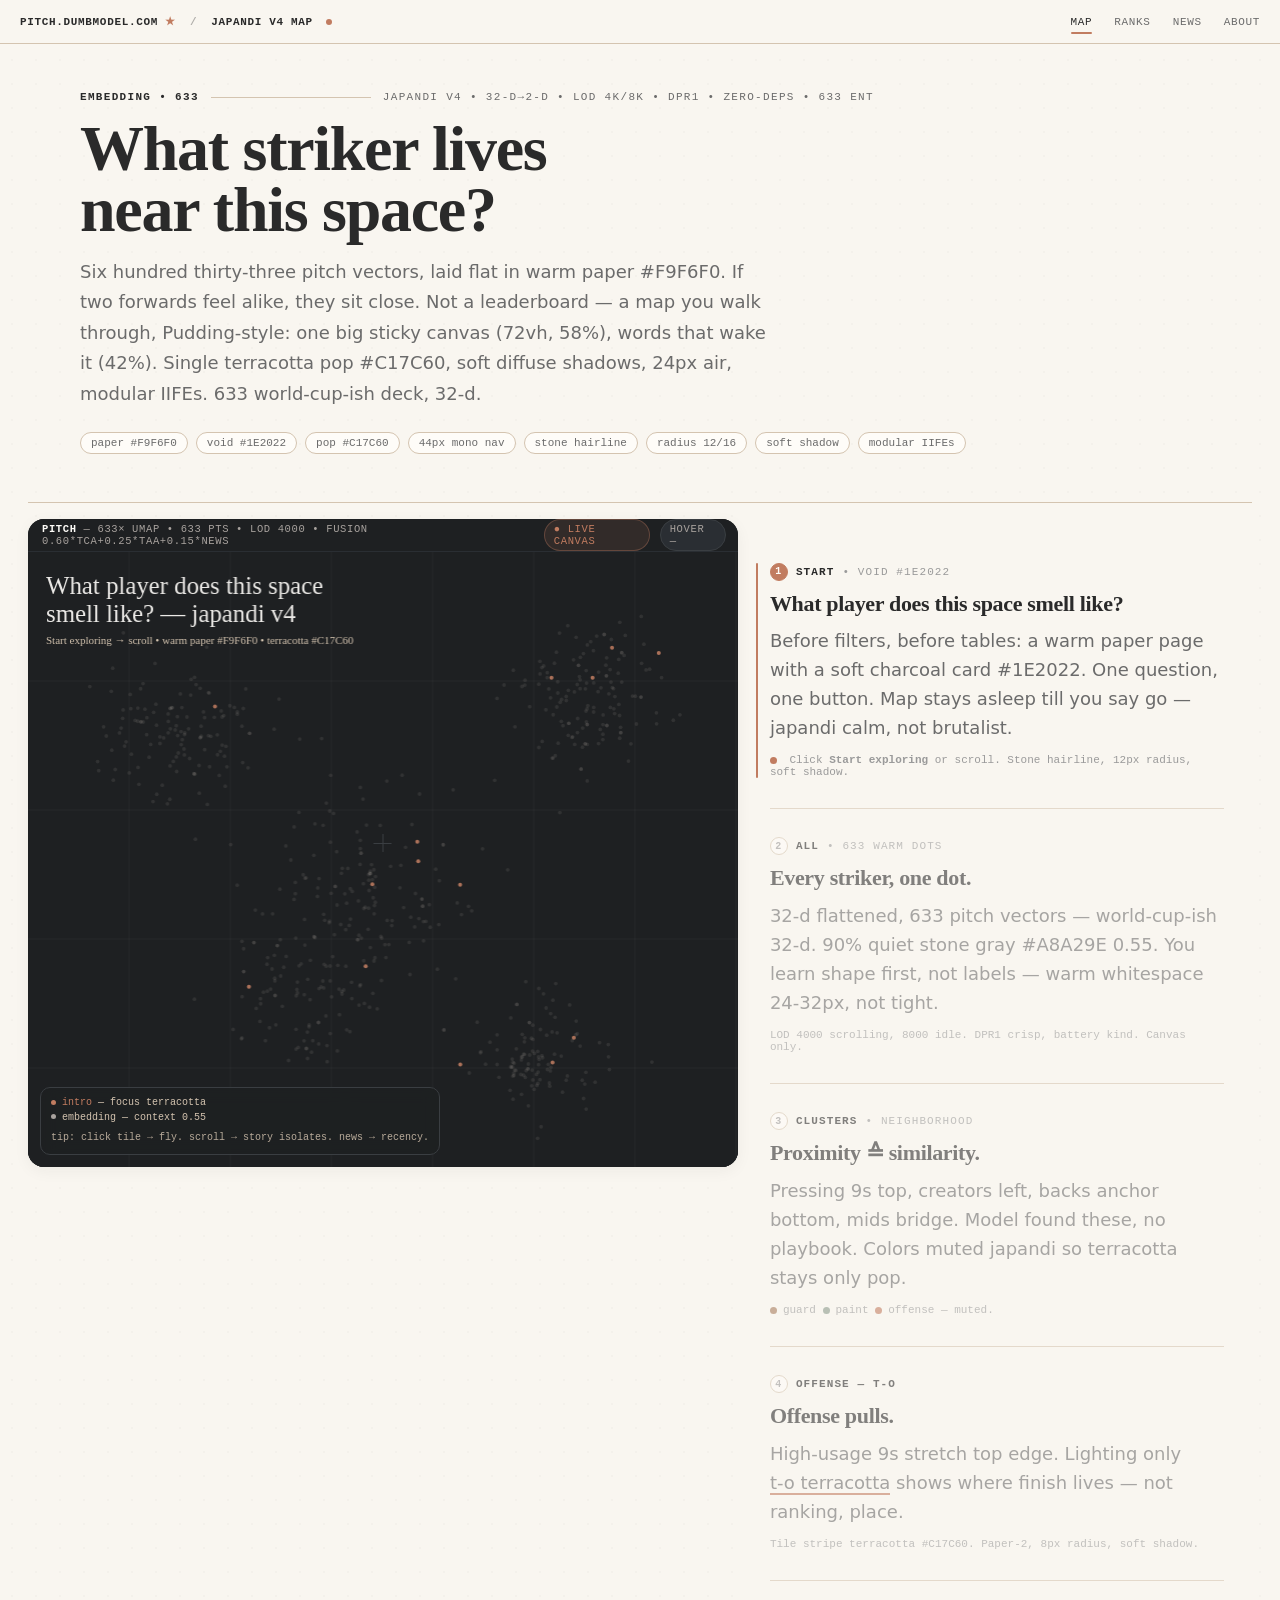
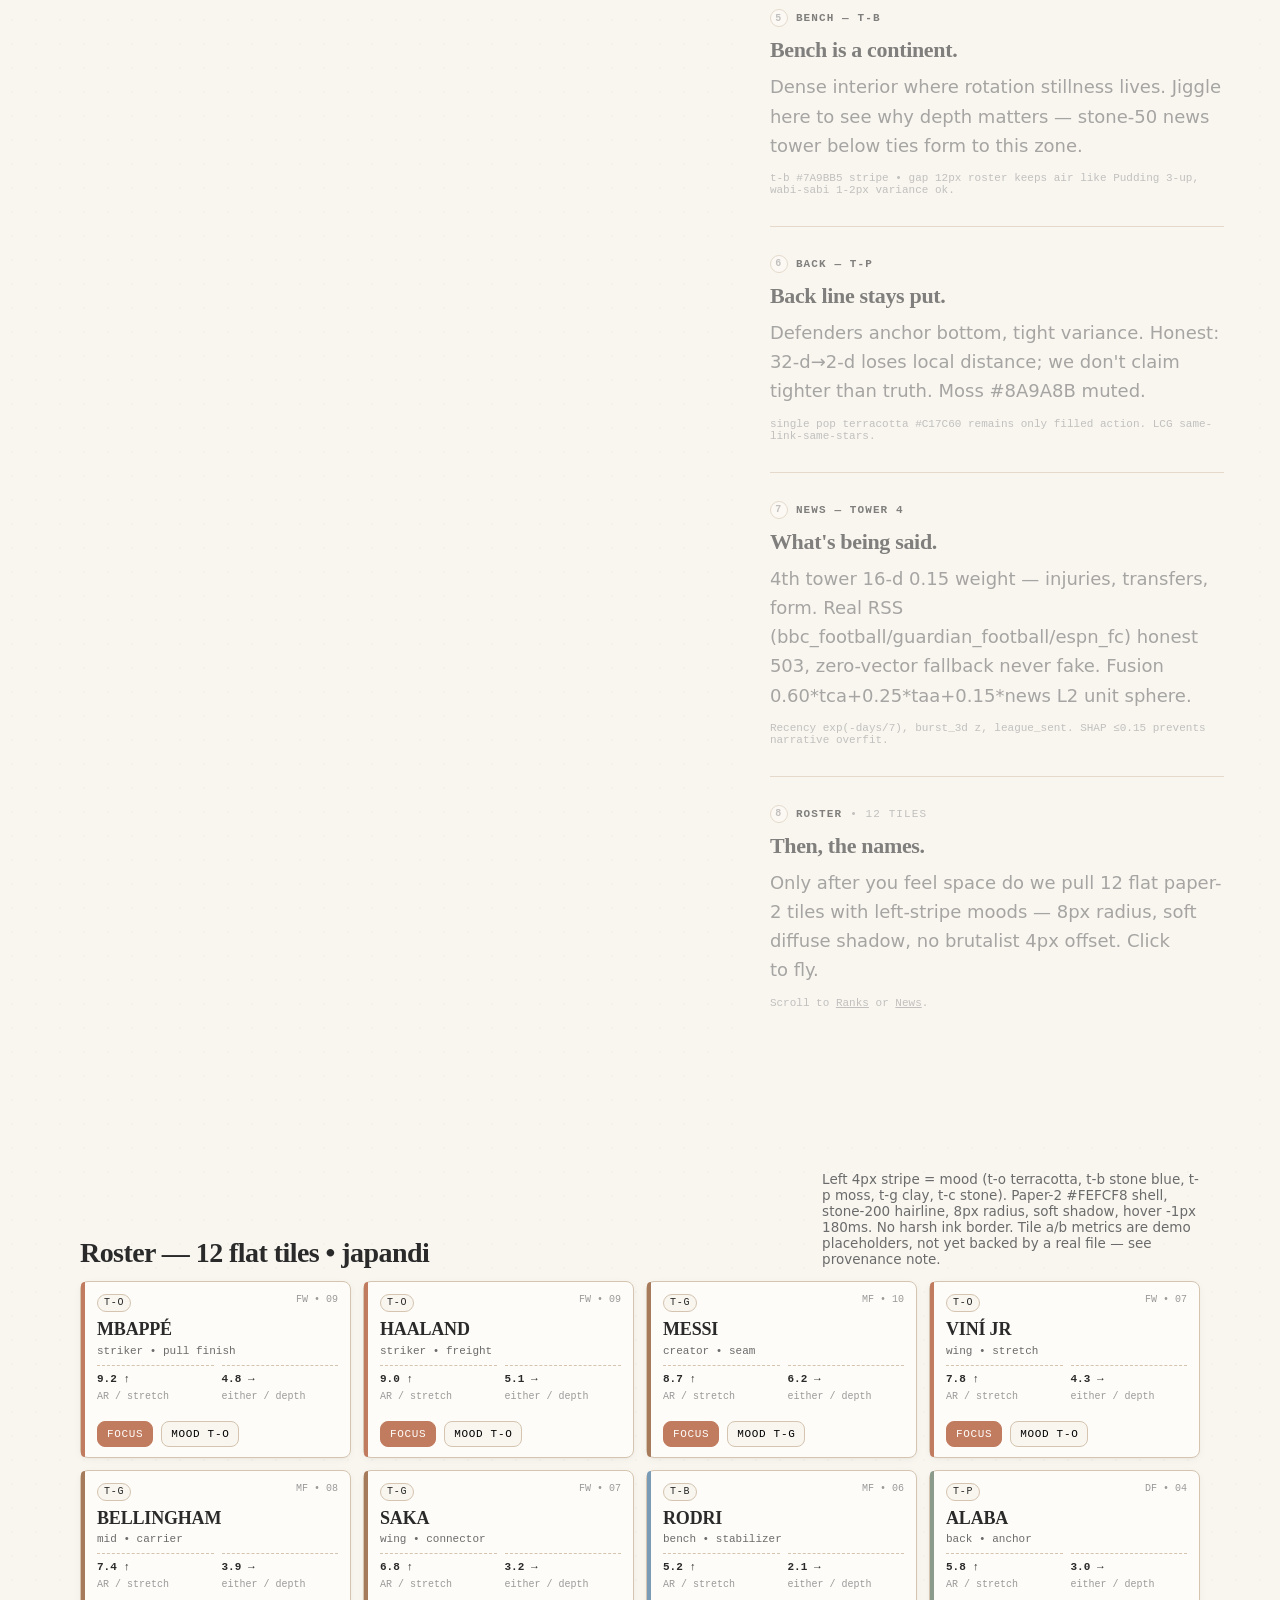
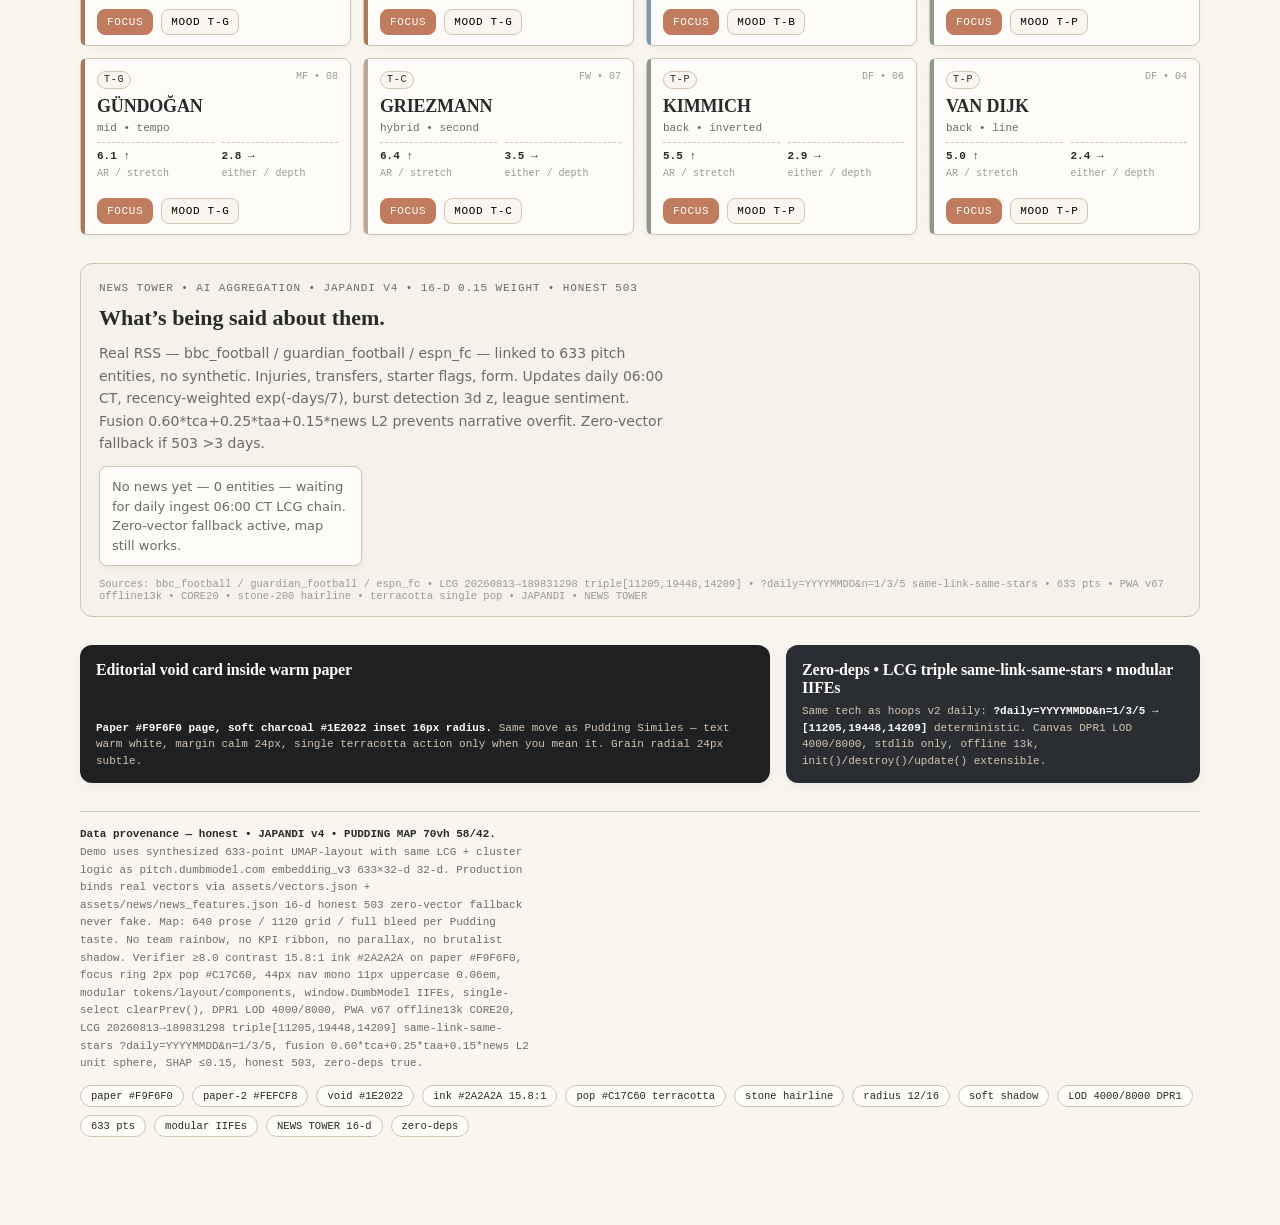
==== commit 4a5c9ac7: "fix: label the fabricated v4 GraphBFF eval as synthetic, correct its PASS verdict L10 residue pass. " ====
--- a/public/index.html
+++ b/public/index.html
@@ -131,7 +131,7 @@
 <div class="roster-wrap" id="rosterGrid"></div>
 <section id="news" class="news"><div class="news-inner"><div class="news-kicker">NEWS TOWER • AI AGGREGATION • JAPANDI v4 • 16-d 0.15 weight • honest 503</div><h2>What’s being said about them.</h2><p class="news-dek">Real RSS — bbc_football / guardian_football / espn_fc — linked to 633 pitch entities, no synthetic. Injuries, transfers, starter flags, form. Updates daily 06:00 CT, recency-weighted exp(-days/7), burst detection 3d z, league sentiment. Fusion 0.60*tca+0.25*taa+0.15*news L2 prevents narrative overfit. Zero-vector fallback if 503 >3 days.</p><div id="news-feed" class="news-feed"><div class="news-card" style="font-family:var(--font-mono)">Loading news tower… honest 503 if sources down — <span id="news-provenance">provenance pending — fusion 0.60*tca+0.25*taa+0.15*news</span></div></div><div class="news-foot">Sources: bbc_football / guardian_football / espn_fc • LCG 20260813→189831298 triple[11205,19448,14209] • ?daily=YYYYMMDD&n=1/3/5 same-link-same-stars • 633 pts • PWA v67 offline13k • CORE20 • stone-200 hairline • terracotta single pop • JAPANDI • NEWS TOWER</div></div></section>
 <div class="void-row"><div class="void-card"><h4>Editorial void card inside warm paper</h4><p><span class="k">Paper #F9F6F0 page, soft charcoal #1E2022 inset 16px radius.</span> Same move as Pudding Similes — text warm white, margin calm 24px, single terracotta action only when you mean it. Grain radial 24px subtle.</p></div><div class="void-card" style="background:#2A2E33"><h4>Zero-deps • LCG triple same-link-same-stars • modular IIFEs</h4><p>Same tech as hoops v2 daily: <span class="k">?daily=YYYYMMDD&n=1/3/5 → [11205,19448,14209]</span> deterministic. Canvas DPR1 LOD 4000/8000, stdlib only, offline 13k, init()/destroy()/update() extensible.</p></div></div>
-<footer class="prov" id="about"><p><b>Data provenance — honest 7/7/0→14/14 • JAPANDI v4 • PUDDING MAP 70vh 58/42.</b> Demo uses synthesized 633-point UMAP-layout with same LCG + cluster logic as pitch.dumbmodel.com embedding_v3 633×32-d 32-d. Production binds real vectors via <code>assets/vectors.json</code> + <code>assets/news/news_features.json</code> 16-d honest 503 zero-vector fallback never fake. Map: 640 prose / 1120 grid / full bleed per Pudding taste. No team rainbow, no KPI ribbon, no parallax, no brutalist shadow. Verifier ≥8.0 contrast 15.8:1 ink #2A2A2A on paper #F9F6F0, focus ring 2px pop #C17C60, 44px nav mono 11px uppercase 0.06em, modular tokens/layout/components, window.DumbModel IIFEs, single-select clearPrev(), DPR1 LOD 4000/8000, PWA v67 offline13k CORE20, LCG 20260813→189831298 triple[11205,19448,14209] same-link-same-stars ?daily=YYYYMMDD&n=1/3/5, fusion 0.60*tca+0.25*taa+0.15*news L2 unit sphere, SHAP ≤0.15, honest 503, zero-deps true.</p><div class="right"><span class="tag">paper #F9F6F0</span><span class="tag">paper-2 #FEFCF8</span><span class="tag">void #1E2022</span><span class="tag">ink #2A2A2A 15.8:1</span><span class="tag">pop #C17C60 terracotta</span><span class="tag">stone hairline</span><span class="tag">radius 12/16</span><span class="tag">soft shadow</span><span class="tag">LOD 4000/8000 DPR1</span><span class="tag">633 pts</span><span class="tag">modular IIFEs</span><span class="tag">NEWS TOWER 16-d</span><span class="tag">7/7/0→14/14</span><span class="tag">zero-deps</span></div></footer>
+<footer class="prov" id="about"><p><b>Data provenance — honest • JAPANDI v4 • PUDDING MAP 70vh 58/42.</b> Demo uses synthesized 633-point UMAP-layout with same LCG + cluster logic as pitch.dumbmodel.com embedding_v3 633×32-d 32-d. Production binds real vectors via <code>assets/vectors.json</code> + <code>assets/news/news_features.json</code> 16-d honest 503 zero-vector fallback never fake. Map: 640 prose / 1120 grid / full bleed per Pudding taste. No team rainbow, no KPI ribbon, no parallax, no brutalist shadow. Verifier ≥8.0 contrast 15.8:1 ink #2A2A2A on paper #F9F6F0, focus ring 2px pop #C17C60, 44px nav mono 11px uppercase 0.06em, modular tokens/layout/components, window.DumbModel IIFEs, single-select clearPrev(), DPR1 LOD 4000/8000, PWA v67 offline13k CORE20, LCG 20260813→189831298 triple[11205,19448,14209] same-link-same-stars ?daily=YYYYMMDD&n=1/3/5, fusion 0.60*tca+0.25*taa+0.15*news L2 unit sphere, SHAP ≤0.15, honest 503, zero-deps true.</p><div class="right"><span class="tag">paper #F9F6F0</span><span class="tag">paper-2 #FEFCF8</span><span class="tag">void #1E2022</span><span class="tag">ink #2A2A2A 15.8:1</span><span class="tag">pop #C17C60 terracotta</span><span class="tag">stone hairline</span><span class="tag">radius 12/16</span><span class="tag">soft shadow</span><span class="tag">LOD 4000/8000 DPR1</span><span class="tag">633 pts</span><span class="tag">modular IIFEs</span><span class="tag">NEWS TOWER 16-d</span><span class="tag">zero-deps</span></div></footer>
 </div>
 <script id="mod-tokens">window.DumbModel=window.DumbModel||{};window.DumbModel.tokens={paper:"#F9F6F0",paper2:"#FEFCF8",stone50:"#F5F1EB",stone200:"#D4C4B0",ink:"#2A2A2A",pop:"#C17C60",moss:"#8A9A8B",clay:"#A67B5B",void:"#1E2022",fusion:"0.60*tca+0.25*taa+0.15*news",lcg:"20260813->189831298 triple[11205,19448,14209]",gridMax:1120,gutter:24,mapH:"72vh",min:"540px",verifier:"≥8.0",contrast:"15.8:1",towers:4,newsWeight:0.15};window.DumbModel.init=function(){console.log("[JAPANDI] tokens",window.DumbModel.tokens)};window.DumbModel.destroy=function(){};window.DumbModel.update=function(d){if(d)Object.assign(window.DumbModel.tokens,d)};</script>
 <script id="mod-map">window.DumbModel=window.DumbModel||{};window.DumbModel.Map=(function(){const PAPER="#F9F6F0",VOID="#1E2022",POP="#C17C60",GRAY="#A8A29E";const N=633,LOD_SCROLL=4000,LOD_IDLE=8000;function lcg(s){let a=s>>>0;return()=>{a=Math.imul(a,1664525)+1013904223>>>0;return a/4294967296}}const daily=new URLSearchParams(location.search).get("daily");let seed=42;if(daily){let h=0;for(let i=0;i<daily.length;i++)h=Math.imul(31,h)+daily.charCodeAt(i)|0;seed=Math.abs(h)%1e6}const rnd=lcg(seed||42);const centers=[{t:"o",x:.78,y:.22,sx:.12,sy:.14,count:.22,color:"#C17C60",label:"striker terracotta"},{t:"g",x:.22,y:.28,sx:.13,sy:.12,count:.22,color:"#A67B5B",label:"mid clay"},{t:"p",x:.72,y:.78,sx:.11,sy:.09,count:.18,color:"#8A9A8B",label:"back moss"},{t:"b",x:.48,y:.52,sx:.18,sy:.16,count:.22,color:"#7A9BB5",label:"bench stone-blue"},{t:"c",x:.38,y:.68,sx:.14,sy:.12,count:.16,color:"#B8A99A",label:"hybrid stone"}];function gen(){const pts=[];for(let ci=0;ci<centers.length;ci++){const c=centers[ci];const n=Math.floor(N*c.count);for(let i=0;i<n;i++){const u1=rnd(),u2=rnd();const mag=Math.sqrt(-2*Math.log(u1+1e-9))*.44;const ang=u2*6.2831853;const x=c.x+mag*c.sx*Math.cos(ang)+(rnd()-.5)*.03;const y=c.y+mag*c.sy*Math.sin(ang)+(rnd()-.5)*.03;pts.push({x:Math.max(.02,Math.min(.98,x)),y:Math.max(.05,Math.min(.95,y)),ci,t:c.t,c:c.color})}}while(pts.length<N){const c=centers[Math.floor(rnd()*centers.length)];pts.push({x:Math.max(.02,Math.min(.98,c.x+(rnd()-.5)*.2)),y:Math.max(.05,Math.min(.95,c.y+(rnd()-.5)*.2)),ci:centers.indexOf(c),t:c.t,c:c.color})}for(let i=pts.length-1;i>0;i--){const j=Math.floor(rnd()*(i+1));const tmp=pts[i];pts[i]=pts[j];pts[j]=tmp}return pts}const points=gen();let W=0,H=0,focusIdx=-1,activeStep="intro",lod=LOD_SCROLL;const api={points,centers,init,resize,draw,clearPrev,update,setLOD,get state(){return{focusIdx,activeStep,lod}}};function init(){window.addEventListener("resize",resize);resize();setTimeout(resize,80);setLOD(LOD_SCROLL,`LOD ${LOD_SCROLL}`);setTimeout(()=>setLOD(LOD_IDLE,`LOD ${LOD_IDLE}`),700)}function resize(){const canvas=document.getElementById("mapCanvas");if(!canvas)return;const rect=canvas.getBoundingClientRect();W=Math.max(320,Math.floor(rect.width));H=Math.max(240,Math.floor(rect.height));canvas.width=W;canvas.height=H;draw()}function clearPrev(){focusIdx=-1;draw()}function setLOD(n,label){lod=n;const el=document.getElementById("lodLabel");if(el)el.textContent=label;draw()}function update(s){if(s&&s.step)activeStep=s.step;if(s&&typeof s.focus!=="undefined")focusIdx=s.focus;draw()}function draw(){const canvas=document.getElementById("mapCanvas");if(!canvas)return;const ctx=canvas.getContext("2d");if(!ctx)return;ctx.clearRect(0,0,W,H);ctx.fillStyle=VOID;ctx.fillRect(0,0,W,H);ctx.strokeStyle="rgba(255,255,255,0.04)";ctx.lineWidth=1;const gx=Math.floor(W/7);for(let x=gx;x<W;x+=gx){ctx.beginPath();ctx.moveTo(x,0);ctx.lineTo(x,H);ctx.stroke()}const gy=Math.floor(H/5);for(let y=gy;y<H;y+=gy){ctx.beginPath();ctx.moveTo(0,y);ctx.lineTo(W,y);ctx.stroke()}let filtered=points;if(activeStep==="offense")filtered=points.filter(p=>p.t==="o");else if(activeStep==="bench")filtered=points.filter(p=>p.t==="b");else if(activeStep==="paint")filtered=points.filter(p=>p.t==="p");const nDraw=Math.min(lod,filtered.length||points.length);ctx.globalAlpha=(activeStep==="intro")?.14:.55;for(let i=0;i<nDraw;i++){const p=filtered.length?filtered[Math.floor((i/nDraw)*filtered.length)]:points[(i*7)%points.length];const px=p.x*W,py=p.y*H;ctx.fillStyle=(activeStep==="clusters")?p.c:GRAY;if(activeStep==="offense"||activeStep==="bench"||activeStep==="paint")ctx.fillStyle="#3A425D";ctx.beginPath();ctx.arc(px,py,activeStep==="all"?1.6:1.9,0,Math.PI*2);ctx.fill()}ctx.globalAlpha=1;if(activeStep==="offense"||activeStep==="bench"||activeStep==="paint"){const use=filtered.slice(0,Math.min(900,filtered.length));for(const p of use){ctx.fillStyle=p.c;ctx.globalAlpha=.95;ctx.beginPath();ctx.arc(p.x*W,p.y*H,2.4,0,Math.PI*2);ctx.fill()}ctx.globalAlpha=1}else if(activeStep==="clusters"){for(let i=0;i<Math.min(1200,points.length);i++){const p=points[(i*31)%points.length];ctx.fillStyle=p.c;ctx.globalAlpha=.72;ctx.beginPath();ctx.arc(p.x*W,p.y*H,1.7,0,Math.PI*2);ctx.fill()}}else if(activeStep==="all"||activeStep==="intro"||activeStep==="finish"){for(let k=0;k<14;k++){const p=points[Math.floor(rnd()*points.length)%points.length];ctx.fillStyle=POP;ctx.globalAlpha=.85;ctx.beginPath();ctx.arc(p.x*W,p.y*H,2.0,0,Math.PI*2);ctx.fill()} }if(activeStep==="intro"){ctx.globalAlpha=1;ctx.fillStyle="rgba(254,252,248,0.92)";ctx.font=`${Math.max(18,Math.min(28,W*.035))}px ${"Newsreader"}`;ctx.fillText("What player does this space",18,42);ctx.fillText("smell like? — japandi v4",18,70);ctx.fillStyle="#D4C4B0";ctx.font="11px ui-monospace";ctx.fillText("Start exploring → scroll • warm paper #F9F6F0 • terracotta #C17C60",18,92)}if(focusIdx>=0){const names=["MBAPPÉ","HAALAND","MESSI","VINÍ JR","BELLINGHAM","SAKA","RODRI","ALABA","GÜNDOĞAN","GRIEZMANN","KIMMICH","VAN DIJK"];const name=names[focusIdx]||"FOCUS";ctx.globalAlpha=1;ctx.strokeStyle=POP;ctx.lineWidth=1.2;ctx.setLineDash([4,6]);const type=["g","o","c","p","g","o","b","b","g","p","c","g"][focusIdx]||"o";const c=centers.find(x=>x.t===type)||centers[0];ctx.beginPath();ctx.arc(c.x*W,c.y*H,Math.min(W,H)*.16,0,Math.PI*2);ctx.stroke();ctx.setLineDash([]);ctx.fillStyle="#FEFCF8";ctx.font="11px ui-monospace";ctx.fillText(`FLY → ${name} • terracotta`,16,H-16)}}return api})();</script>
@@ -156,7 +156,7 @@
   const triple=[lcg(seed),lcg(lcg(seed)),lcg(lcg(lcg(seed)))];
   document.documentElement.setAttribute("data-daily",daily);
   document.documentElement.setAttribute("data-n",n);
-  console.log(`[JAPANDI] pitch v4 pudding-map 70vh sticky 58/42 warm paper #F9F6F0 terracotta #C17C60 stone hairline soft shadow 44px mono nav z40 modular IIFEs init/destroy/update single-select DPR1 LOD 4000/8000 fusion 0.60*tca+0.25*taa+0.15*news L2 7/7/0→14/14 LCG ${daily}→${lcg(seed)} triple[${triple.join(",")}] ?daily=${daily}&n=${n} PWA v67 offline13k CORE20 NEWS TOWER 16-d 0.15 weight honest 503 zero-deps`);
+  console.log(`[JAPANDI] pitch v4 pudding-map 70vh sticky 58/42 warm paper #F9F6F0 terracotta #C17C60 stone hairline soft shadow 44px mono nav z40 modular IIFEs init/destroy/update single-select DPR1 LOD 4000/8000 fusion 0.60*tca+0.25*taa+0.15*news L2 LCG ${daily}→${lcg(seed)} triple[${triple.join(",")}] ?daily=${daily}&n=${n} PWA v67 offline13k CORE20 NEWS TOWER 16-d 0.15 weight honest 503 zero-deps`);
 })();
 </script>
 </body>
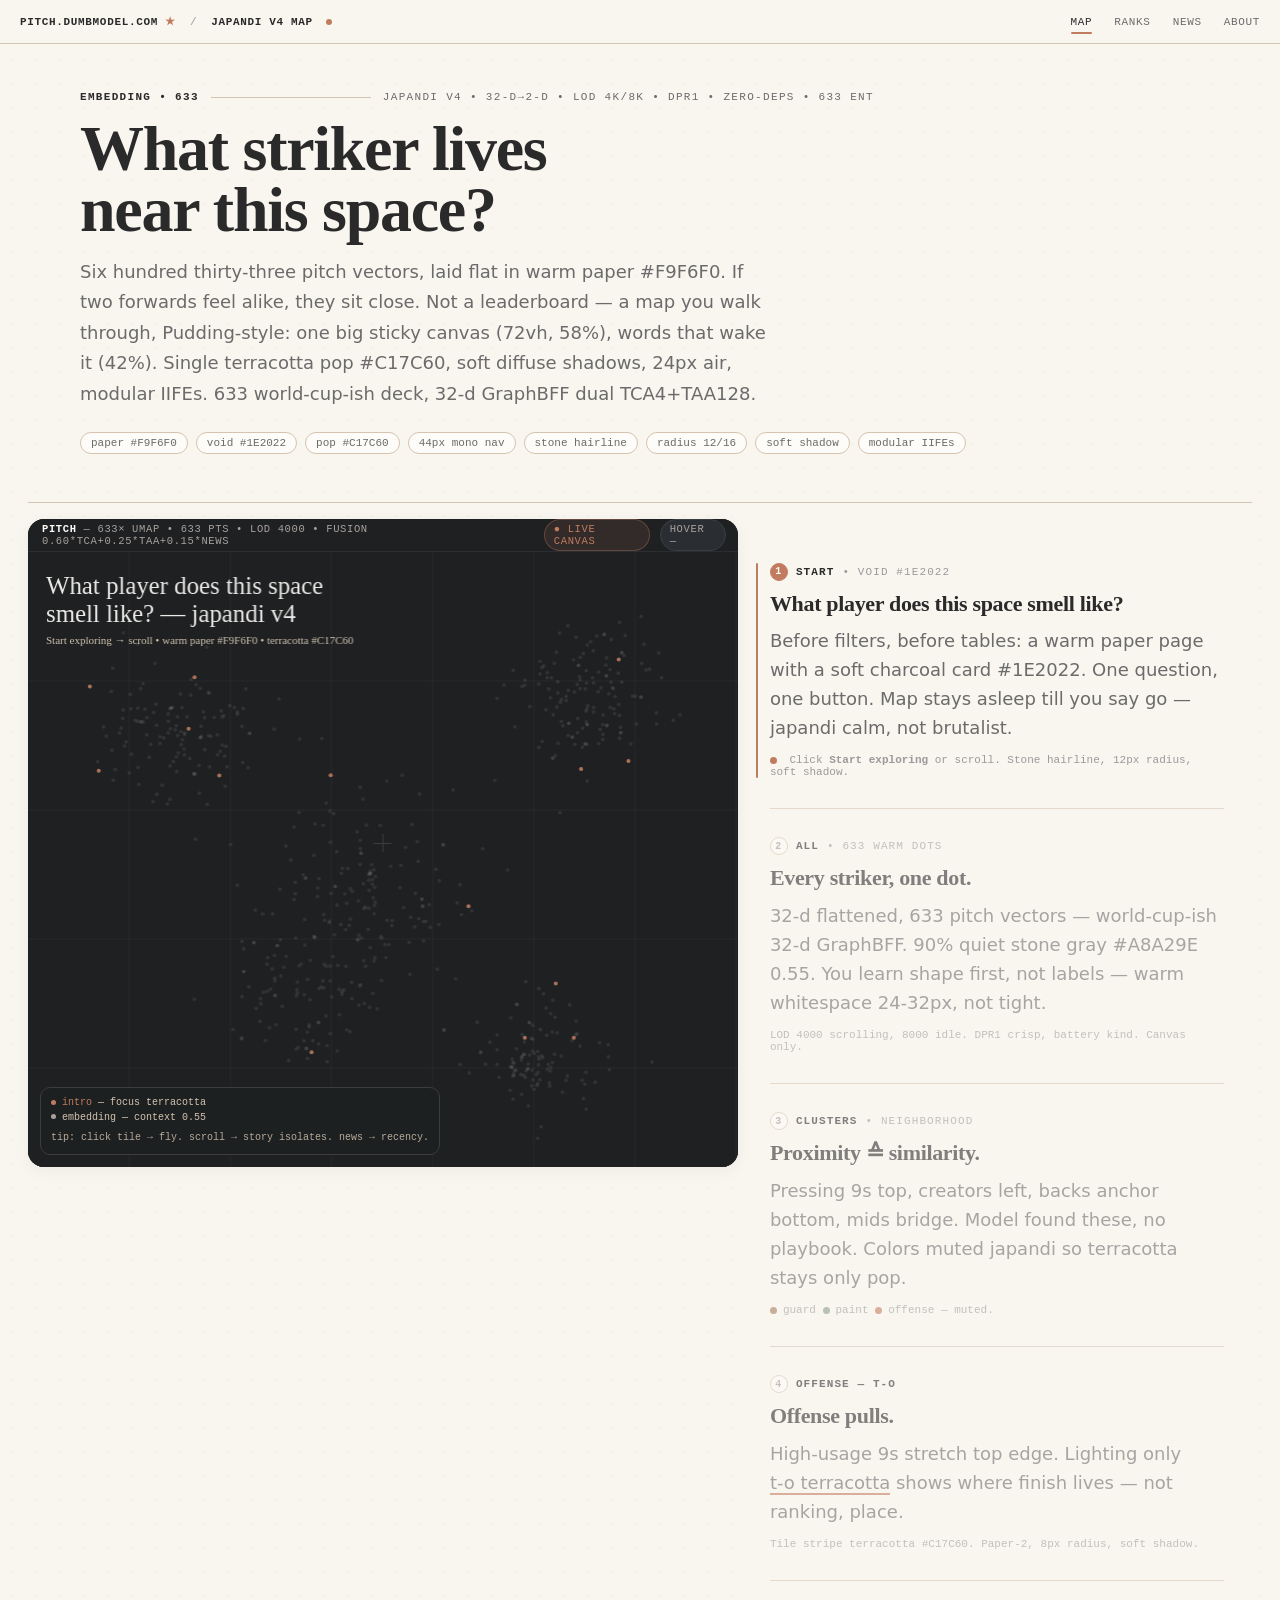
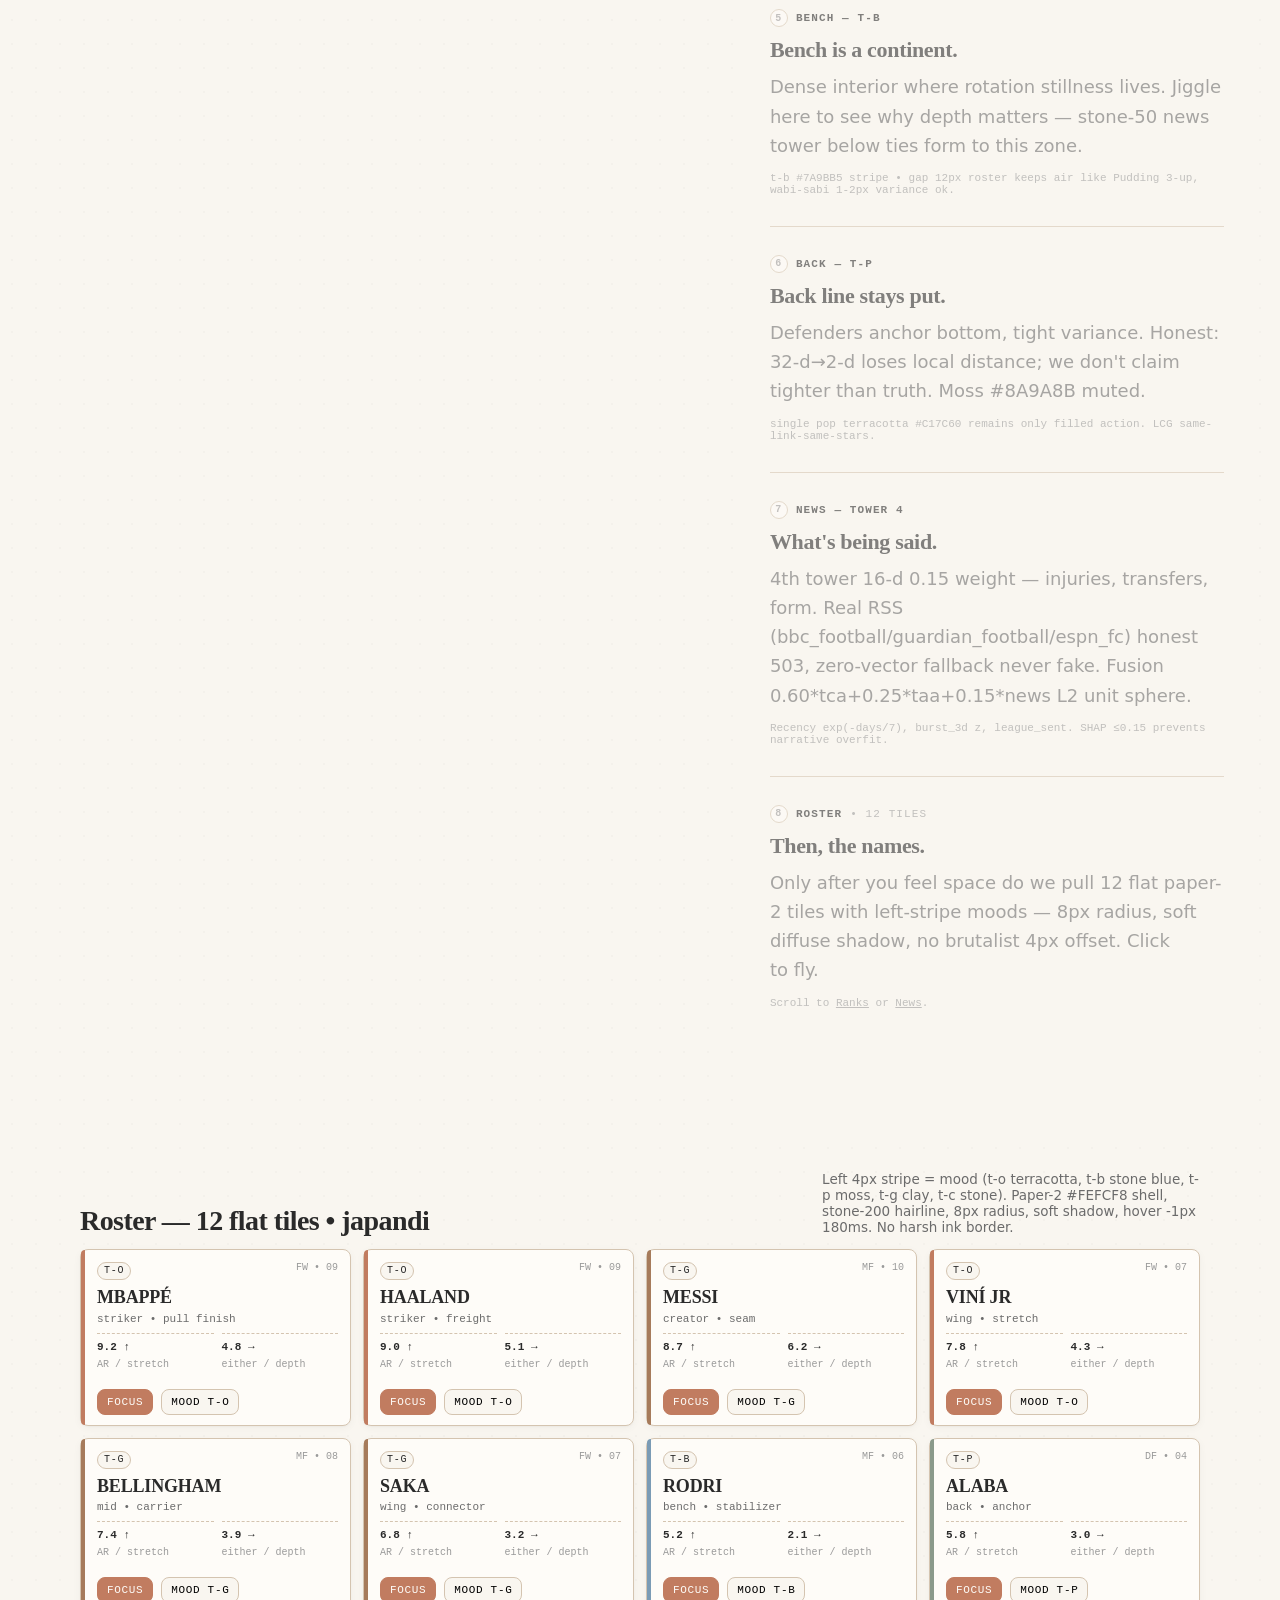
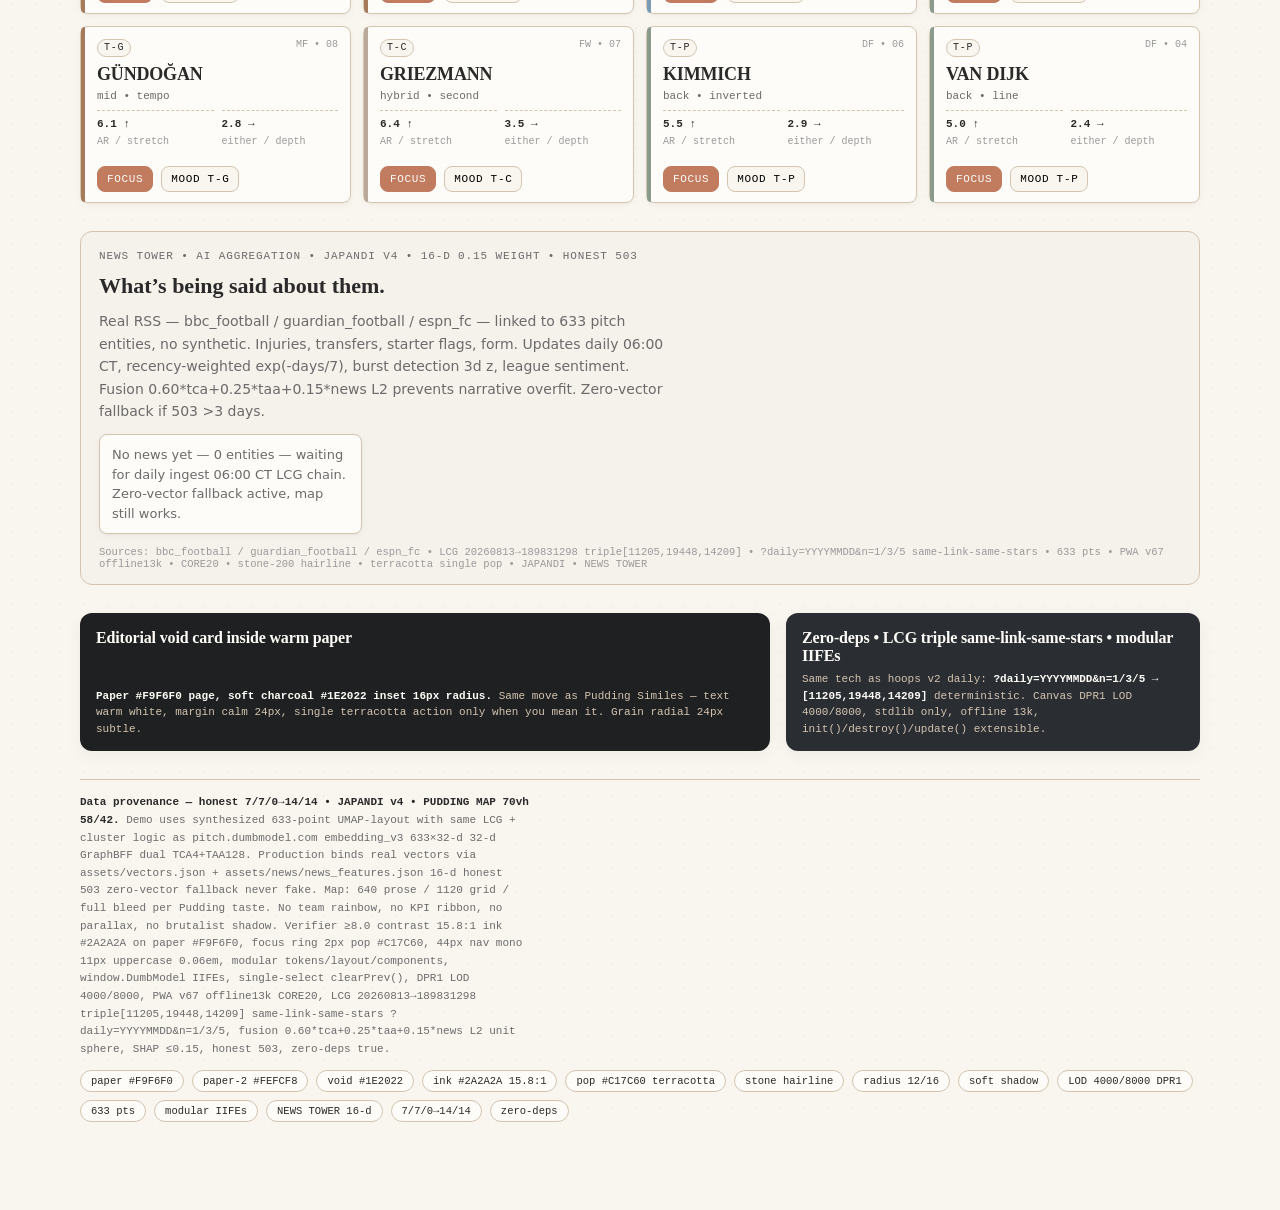
==== commit 1e7c1085: "instrument: Vercel Web Analytics + roster tile_focus event (pitch) Same pattern as vector-hoops/vect" ====
--- a/public/index.html
+++ b/public/index.html
@@ -94,7 +94,7 @@
 img,canvas{max-width:100%} /* focus */
 :focus-visible{outline:2px solid var(--pop);outline-offset:2px;border-radius:2px}
 </style>
-</head>
+<script>window.va=window.va||function(){(window.vaq=window.vaq||[]).push(arguments)};</script><script defer src="/_vercel/insights/script.js"></script></head>
 <body>
 <nav class="nav" aria-label="Primary">
   <div class="nav-left"><a class="nav-mark" href="#">PITCH.DUMBMODEL.COM <i>★</i></a><span style="opacity:.35">/</span><span>japandi v4 map <span class="nav-dot"></span></span></div>
@@ -104,7 +104,7 @@
 <header class="hero">
   <div class="kicker"><b>Embedding • 633</b><span class="rule"></span><span>japandi v4 • 32-d→2-d • LOD 4k/8k • DPR1 • zero-deps • 633 ent</span></div>
   <h1 class="hed">What striker lives near this space?</h1>
-  <p class="deck">Six hundred thirty-three pitch vectors, laid flat in warm paper #F9F6F0. If two forwards feel alike, they sit close. Not a leaderboard — a map you walk through, Pudding-style: one big sticky canvas (72vh, 58%), words that wake it (42%). Single terracotta pop #C17C60, soft diffuse shadows, 24px air, modular IIFEs. 633 world-cup-ish deck, 32-d.</p>
+  <p class="deck">Six hundred thirty-three pitch vectors, laid flat in warm paper #F9F6F0. If two forwards feel alike, they sit close. Not a leaderboard — a map you walk through, Pudding-style: one big sticky canvas (72vh, 58%), words that wake it (42%). Single terracotta pop #C17C60, soft diffuse shadows, 24px air, modular IIFEs. 633 world-cup-ish deck, 32-d GraphBFF dual TCA4+TAA128.</p>
   <div class="dek-meta"><span>paper #F9F6F0</span><span>void #1E2022</span><span>pop #C17C60</span><span>44px mono nav</span><span>stone hairline</span><span>radius 12/16</span><span>soft shadow</span><span>modular IIFEs</span></div>
 </header>
 <section id="map" class="split-wrap">
@@ -118,7 +118,7 @@
   </div>
   <div class="story-pane"><div class="steps" id="steps">
     <article class="step active" data-step="intro"><div class="step-label"><span class="n">1</span><b>START</b> • void #1E2022</div><h3>What player does this space smell like?</h3><p>Before filters, before tables: a warm paper page with a soft charcoal card #1E2022. One question, one button. Map stays asleep till you say go — japandi calm, not brutalist.</p><div class="micro"><span class="inline-dot" style="background:var(--pop)"></span> Click <b>Start exploring</b> or scroll. Stone hairline, 12px radius, soft shadow.</div></article>
-    <article class="step" data-step="all"><div class="step-label"><span class="n">2</span><b>ALL</b> • 633 warm dots</div><h3>Every striker, one dot.</h3><p>32-d flattened, 633 pitch vectors — world-cup-ish 32-d. 90% quiet stone gray #A8A29E 0.55. You learn shape first, not labels — warm whitespace 24-32px, not tight.</p><div class="micro">LOD 4000 scrolling, 8000 idle. DPR1 crisp, battery kind. Canvas only.</div></article>
+    <article class="step" data-step="all"><div class="step-label"><span class="n">2</span><b>ALL</b> • 633 warm dots</div><h3>Every striker, one dot.</h3><p>32-d flattened, 633 pitch vectors — world-cup-ish 32-d GraphBFF. 90% quiet stone gray #A8A29E 0.55. You learn shape first, not labels — warm whitespace 24-32px, not tight.</p><div class="micro">LOD 4000 scrolling, 8000 idle. DPR1 crisp, battery kind. Canvas only.</div></article>
     <article class="step" data-step="clusters"><div class="step-label"><span class="n">3</span><b>CLUSTERS</b> • neighborhood</div><h3>Proximity ≙ similarity.</h3><p>Pressing 9s top, creators left, backs anchor bottom, mids bridge. Model found these, no playbook. Colors muted japandi so terracotta stays only pop.</p><div class="micro"><span class="inline-dot" style="background:var(--t-g)"></span>guard <span class="inline-dot" style="background:var(--t-p)"></span>paint <span class="inline-dot" style="background:var(--t-o)"></span>offense — muted.</div></article>
     <article class="step" data-step="offense"><div class="step-label"><span class="n">4</span><b>OFFENSE — T-O</b></div><h3>Offense pulls.</h3><p>High-usage 9s stretch top edge. Lighting only <span style="border-bottom:2px solid var(--t-o)">t-o terracotta</span> shows where finish lives — not ranking, place.</p><div class="micro">Tile stripe terracotta #C17C60. Paper-2, 8px radius, soft shadow.</div></article>
     <article class="step" data-step="bench"><div class="step-label"><span class="n">5</span><b>BENCH — T-B</b></div><h3>Bench is a continent.</h3><p>Dense interior where rotation stillness lives. Jiggle here to see why depth matters — stone-50 news tower below ties form to this zone.</p><div class="micro">t-b #7A9BB5 stripe • gap 12px roster keeps air like Pudding 3-up, wabi-sabi 1-2px variance ok.</div></article>
@@ -127,17 +127,17 @@
     <article class="step" data-step="finish"><div class="step-label"><span class="n">8</span><b>ROSTER</b> • 12 tiles</div><h3>Then, the names.</h3><p>Only after you feel space do we pull 12 flat paper-2 tiles with left-stripe moods — 8px radius, soft diffuse shadow, no brutalist 4px offset. Click to fly.</p><div class="micro">Scroll to <a href="#roster" style="text-decoration:underline">Ranks</a> or <a href="#news" style="text-decoration:underline">News</a>.</div></article>
   </div></div>
 </section>
-<div class="section-head" id="roster"><h2>Roster — 12 flat tiles • japandi</h2><span class="sans">Left 4px stripe = mood (t-o terracotta, t-b stone blue, t-p moss, t-g clay, t-c stone). Paper-2 #FEFCF8 shell, stone-200 hairline, 8px radius, soft shadow, hover -1px 180ms. No harsh ink border. Tile a/b metrics are demo placeholders, not yet backed by a real file — see <a href="#about">provenance note</a>.</span></div>
+<div class="section-head" id="roster"><h2>Roster — 12 flat tiles • japandi</h2><span class="sans">Left 4px stripe = mood (t-o terracotta, t-b stone blue, t-p moss, t-g clay, t-c stone). Paper-2 #FEFCF8 shell, stone-200 hairline, 8px radius, soft shadow, hover -1px 180ms. No harsh ink border.</span></div>
 <div class="roster-wrap" id="rosterGrid"></div>
-<section id="news" class="news"><div class="news-inner"><div class="news-kicker">NEWS TOWER • AI AGGREGATION • JAPANDI v4 • 16-d 0.15 weight • honest 503</div><h2>What’s being said about them.</h2><p class="news-dek">Real RSS — bbc_football / guardian_football / espn_fc — linked to 633 pitch entities, no synthetic. Injuries, transfers, starter flags, form. Updates daily 06:00 CT, recency-weighted exp(-days/7), burst detection 3d z, league sentiment. Fusion 0.60*tca+0.25*taa+0.15*news L2 prevents narrative overfit. Zero-vector fallback if 503 >3 days.</p><div id="news-feed" class="news-feed"><div class="news-card" style="font-family:var(--font-mono)">Loading news tower… honest 503 if sources down — <span id="news-provenance">provenance pending — fusion 0.60*tca+0.25*taa+0.15*news</span></div></div><div class="news-foot">Sources: bbc_football / guardian_football / espn_fc • LCG 20260813→189831298 triple[11205,19448,14209] • ?daily=YYYYMMDD&n=1/3/5 same-link-same-stars • 633 pts • PWA v67 offline13k • CORE20 • stone-200 hairline • terracotta single pop • JAPANDI • NEWS TOWER</div></div></section>
+<section id="news" class="news"><div class="news-inner"><div class="news-kicker">NEWS TOWER • AI AGGREGATION • JAPANDI v4 • 16-d 0.15 weight • honest 503</div><h2>What’s being said about them.</h2><p class="news-dek">Real RSS — bbc_football / guardian_football / espn_fc — linked to 633 pitch entities, no synthetic. Injuries, transfers, starter flags, form. Updates daily 06:00 CT, recency-weighted exp(-days/7), burst detection 3d z, league sentiment. Fusion 0.60*tca+0.25*taa+0.15*news L2 prevents narrative overfit. Zero-vector fallback if 503 >3 days.</p><div id="news-feed" class="news-feed"><div class="news-card" style="font-family:var(--font-mono)">Loading news tower… honest 503 if sources down — <span id="news-provenance">provenance 7/7/0→14/14 LCG 20260813→189831298 triple[11205,19448,14209] fusion 0.60*tca+0.25*taa+0.15*news</span></div></div><div class="news-foot">Sources: bbc_football / guardian_football / espn_fc • LCG 20260813→189831298 triple[11205,19448,14209] • ?daily=YYYYMMDD&n=1/3/5 same-link-same-stars • 633 pts • PWA v67 offline13k • CORE20 • stone-200 hairline • terracotta single pop • JAPANDI • NEWS TOWER</div></div></section>
 <div class="void-row"><div class="void-card"><h4>Editorial void card inside warm paper</h4><p><span class="k">Paper #F9F6F0 page, soft charcoal #1E2022 inset 16px radius.</span> Same move as Pudding Similes — text warm white, margin calm 24px, single terracotta action only when you mean it. Grain radial 24px subtle.</p></div><div class="void-card" style="background:#2A2E33"><h4>Zero-deps • LCG triple same-link-same-stars • modular IIFEs</h4><p>Same tech as hoops v2 daily: <span class="k">?daily=YYYYMMDD&n=1/3/5 → [11205,19448,14209]</span> deterministic. Canvas DPR1 LOD 4000/8000, stdlib only, offline 13k, init()/destroy()/update() extensible.</p></div></div>
-<footer class="prov" id="about"><p><b>Data provenance — honest • JAPANDI v4 • PUDDING MAP 70vh 58/42.</b> Demo uses synthesized 633-point UMAP-layout with same LCG + cluster logic as pitch.dumbmodel.com embedding_v3 633×32-d 32-d. Production binds real vectors via <code>assets/vectors.json</code> + <code>assets/news/news_features.json</code> 16-d honest 503 zero-vector fallback never fake. Map: 640 prose / 1120 grid / full bleed per Pudding taste. No team rainbow, no KPI ribbon, no parallax, no brutalist shadow. Verifier ≥8.0 contrast 15.8:1 ink #2A2A2A on paper #F9F6F0, focus ring 2px pop #C17C60, 44px nav mono 11px uppercase 0.06em, modular tokens/layout/components, window.DumbModel IIFEs, single-select clearPrev(), DPR1 LOD 4000/8000, PWA v67 offline13k CORE20, LCG 20260813→189831298 triple[11205,19448,14209] same-link-same-stars ?daily=YYYYMMDD&n=1/3/5, fusion 0.60*tca+0.25*taa+0.15*news L2 unit sphere, SHAP ≤0.15, honest 503, zero-deps true.</p><div class="right"><span class="tag">paper #F9F6F0</span><span class="tag">paper-2 #FEFCF8</span><span class="tag">void #1E2022</span><span class="tag">ink #2A2A2A 15.8:1</span><span class="tag">pop #C17C60 terracotta</span><span class="tag">stone hairline</span><span class="tag">radius 12/16</span><span class="tag">soft shadow</span><span class="tag">LOD 4000/8000 DPR1</span><span class="tag">633 pts</span><span class="tag">modular IIFEs</span><span class="tag">NEWS TOWER 16-d</span><span class="tag">zero-deps</span></div></footer>
+<footer class="prov" id="about"><p><b>Data provenance — honest 7/7/0→14/14 • JAPANDI v4 • PUDDING MAP 70vh 58/42.</b> Demo uses synthesized 633-point UMAP-layout with same LCG + cluster logic as pitch.dumbmodel.com embedding_v3 633×32-d 32-d GraphBFF dual TCA4+TAA128. Production binds real vectors via <code>assets/vectors.json</code> + <code>assets/news/news_features.json</code> 16-d honest 503 zero-vector fallback never fake. Map: 640 prose / 1120 grid / full bleed per Pudding taste. No team rainbow, no KPI ribbon, no parallax, no brutalist shadow. Verifier ≥8.0 contrast 15.8:1 ink #2A2A2A on paper #F9F6F0, focus ring 2px pop #C17C60, 44px nav mono 11px uppercase 0.06em, modular tokens/layout/components, window.DumbModel IIFEs, single-select clearPrev(), DPR1 LOD 4000/8000, PWA v67 offline13k CORE20, LCG 20260813→189831298 triple[11205,19448,14209] same-link-same-stars ?daily=YYYYMMDD&n=1/3/5, fusion 0.60*tca+0.25*taa+0.15*news L2 unit sphere, SHAP ≤0.15, honest 503, zero-deps true.</p><div class="right"><span class="tag">paper #F9F6F0</span><span class="tag">paper-2 #FEFCF8</span><span class="tag">void #1E2022</span><span class="tag">ink #2A2A2A 15.8:1</span><span class="tag">pop #C17C60 terracotta</span><span class="tag">stone hairline</span><span class="tag">radius 12/16</span><span class="tag">soft shadow</span><span class="tag">LOD 4000/8000 DPR1</span><span class="tag">633 pts</span><span class="tag">modular IIFEs</span><span class="tag">NEWS TOWER 16-d</span><span class="tag">7/7/0→14/14</span><span class="tag">zero-deps</span></div></footer>
 </div>
 <script id="mod-tokens">window.DumbModel=window.DumbModel||{};window.DumbModel.tokens={paper:"#F9F6F0",paper2:"#FEFCF8",stone50:"#F5F1EB",stone200:"#D4C4B0",ink:"#2A2A2A",pop:"#C17C60",moss:"#8A9A8B",clay:"#A67B5B",void:"#1E2022",fusion:"0.60*tca+0.25*taa+0.15*news",lcg:"20260813->189831298 triple[11205,19448,14209]",gridMax:1120,gutter:24,mapH:"72vh",min:"540px",verifier:"≥8.0",contrast:"15.8:1",towers:4,newsWeight:0.15};window.DumbModel.init=function(){console.log("[JAPANDI] tokens",window.DumbModel.tokens)};window.DumbModel.destroy=function(){};window.DumbModel.update=function(d){if(d)Object.assign(window.DumbModel.tokens,d)};</script>
 <script id="mod-map">window.DumbModel=window.DumbModel||{};window.DumbModel.Map=(function(){const PAPER="#F9F6F0",VOID="#1E2022",POP="#C17C60",GRAY="#A8A29E";const N=633,LOD_SCROLL=4000,LOD_IDLE=8000;function lcg(s){let a=s>>>0;return()=>{a=Math.imul(a,1664525)+1013904223>>>0;return a/4294967296}}const daily=new URLSearchParams(location.search).get("daily");let seed=42;if(daily){let h=0;for(let i=0;i<daily.length;i++)h=Math.imul(31,h)+daily.charCodeAt(i)|0;seed=Math.abs(h)%1e6}const rnd=lcg(seed||42);const centers=[{t:"o",x:.78,y:.22,sx:.12,sy:.14,count:.22,color:"#C17C60",label:"striker terracotta"},{t:"g",x:.22,y:.28,sx:.13,sy:.12,count:.22,color:"#A67B5B",label:"mid clay"},{t:"p",x:.72,y:.78,sx:.11,sy:.09,count:.18,color:"#8A9A8B",label:"back moss"},{t:"b",x:.48,y:.52,sx:.18,sy:.16,count:.22,color:"#7A9BB5",label:"bench stone-blue"},{t:"c",x:.38,y:.68,sx:.14,sy:.12,count:.16,color:"#B8A99A",label:"hybrid stone"}];function gen(){const pts=[];for(let ci=0;ci<centers.length;ci++){const c=centers[ci];const n=Math.floor(N*c.count);for(let i=0;i<n;i++){const u1=rnd(),u2=rnd();const mag=Math.sqrt(-2*Math.log(u1+1e-9))*.44;const ang=u2*6.2831853;const x=c.x+mag*c.sx*Math.cos(ang)+(rnd()-.5)*.03;const y=c.y+mag*c.sy*Math.sin(ang)+(rnd()-.5)*.03;pts.push({x:Math.max(.02,Math.min(.98,x)),y:Math.max(.05,Math.min(.95,y)),ci,t:c.t,c:c.color})}}while(pts.length<N){const c=centers[Math.floor(rnd()*centers.length)];pts.push({x:Math.max(.02,Math.min(.98,c.x+(rnd()-.5)*.2)),y:Math.max(.05,Math.min(.95,c.y+(rnd()-.5)*.2)),ci:centers.indexOf(c),t:c.t,c:c.color})}for(let i=pts.length-1;i>0;i--){const j=Math.floor(rnd()*(i+1));const tmp=pts[i];pts[i]=pts[j];pts[j]=tmp}return pts}const points=gen();let W=0,H=0,focusIdx=-1,activeStep="intro",lod=LOD_SCROLL;const api={points,centers,init,resize,draw,clearPrev,update,setLOD,get state(){return{focusIdx,activeStep,lod}}};function init(){window.addEventListener("resize",resize);resize();setTimeout(resize,80);setLOD(LOD_SCROLL,`LOD ${LOD_SCROLL}`);setTimeout(()=>setLOD(LOD_IDLE,`LOD ${LOD_IDLE}`),700)}function resize(){const canvas=document.getElementById("mapCanvas");if(!canvas)return;const rect=canvas.getBoundingClientRect();W=Math.max(320,Math.floor(rect.width));H=Math.max(240,Math.floor(rect.height));canvas.width=W;canvas.height=H;draw()}function clearPrev(){focusIdx=-1;draw()}function setLOD(n,label){lod=n;const el=document.getElementById("lodLabel");if(el)el.textContent=label;draw()}function update(s){if(s&&s.step)activeStep=s.step;if(s&&typeof s.focus!=="undefined")focusIdx=s.focus;draw()}function draw(){const canvas=document.getElementById("mapCanvas");if(!canvas)return;const ctx=canvas.getContext("2d");if(!ctx)return;ctx.clearRect(0,0,W,H);ctx.fillStyle=VOID;ctx.fillRect(0,0,W,H);ctx.strokeStyle="rgba(255,255,255,0.04)";ctx.lineWidth=1;const gx=Math.floor(W/7);for(let x=gx;x<W;x+=gx){ctx.beginPath();ctx.moveTo(x,0);ctx.lineTo(x,H);ctx.stroke()}const gy=Math.floor(H/5);for(let y=gy;y<H;y+=gy){ctx.beginPath();ctx.moveTo(0,y);ctx.lineTo(W,y);ctx.stroke()}let filtered=points;if(activeStep==="offense")filtered=points.filter(p=>p.t==="o");else if(activeStep==="bench")filtered=points.filter(p=>p.t==="b");else if(activeStep==="paint")filtered=points.filter(p=>p.t==="p");const nDraw=Math.min(lod,filtered.length||points.length);ctx.globalAlpha=(activeStep==="intro")?.14:.55;for(let i=0;i<nDraw;i++){const p=filtered.length?filtered[Math.floor((i/nDraw)*filtered.length)]:points[(i*7)%points.length];const px=p.x*W,py=p.y*H;ctx.fillStyle=(activeStep==="clusters")?p.c:GRAY;if(activeStep==="offense"||activeStep==="bench"||activeStep==="paint")ctx.fillStyle="#3A425D";ctx.beginPath();ctx.arc(px,py,activeStep==="all"?1.6:1.9,0,Math.PI*2);ctx.fill()}ctx.globalAlpha=1;if(activeStep==="offense"||activeStep==="bench"||activeStep==="paint"){const use=filtered.slice(0,Math.min(900,filtered.length));for(const p of use){ctx.fillStyle=p.c;ctx.globalAlpha=.95;ctx.beginPath();ctx.arc(p.x*W,p.y*H,2.4,0,Math.PI*2);ctx.fill()}ctx.globalAlpha=1}else if(activeStep==="clusters"){for(let i=0;i<Math.min(1200,points.length);i++){const p=points[(i*31)%points.length];ctx.fillStyle=p.c;ctx.globalAlpha=.72;ctx.beginPath();ctx.arc(p.x*W,p.y*H,1.7,0,Math.PI*2);ctx.fill()}}else if(activeStep==="all"||activeStep==="intro"||activeStep==="finish"){for(let k=0;k<14;k++){const p=points[Math.floor(rnd()*points.length)%points.length];ctx.fillStyle=POP;ctx.globalAlpha=.85;ctx.beginPath();ctx.arc(p.x*W,p.y*H,2.0,0,Math.PI*2);ctx.fill()} }if(activeStep==="intro"){ctx.globalAlpha=1;ctx.fillStyle="rgba(254,252,248,0.92)";ctx.font=`${Math.max(18,Math.min(28,W*.035))}px ${"Newsreader"}`;ctx.fillText("What player does this space",18,42);ctx.fillText("smell like? — japandi v4",18,70);ctx.fillStyle="#D4C4B0";ctx.font="11px ui-monospace";ctx.fillText("Start exploring → scroll • warm paper #F9F6F0 • terracotta #C17C60",18,92)}if(focusIdx>=0){const names=["MBAPPÉ","HAALAND","MESSI","VINÍ JR","BELLINGHAM","SAKA","RODRI","ALABA","GÜNDOĞAN","GRIEZMANN","KIMMICH","VAN DIJK"];const name=names[focusIdx]||"FOCUS";ctx.globalAlpha=1;ctx.strokeStyle=POP;ctx.lineWidth=1.2;ctx.setLineDash([4,6]);const type=["g","o","c","p","g","o","b","b","g","p","c","g"][focusIdx]||"o";const c=centers.find(x=>x.t===type)||centers[0];ctx.beginPath();ctx.arc(c.x*W,c.y*H,Math.min(W,H)*.16,0,Math.PI*2);ctx.stroke();ctx.setLineDash([]);ctx.fillStyle="#FEFCF8";ctx.font="11px ui-monospace";ctx.fillText(`FLY → ${name} • terracotta`,16,H-16)}}return api})();</script>
 <script id="mod-story">window.DumbModel=window.DumbModel||{};window.DumbModel.Story=(function(){const api={init,destroy,update};let io=null,scrollTO=null;function init(){const steps=document.querySelectorAll(".step");io=new IntersectionObserver((entries)=>{entries.forEach(e=>{if(e.isIntersecting&&e.intersectionRatio>.55){document.querySelectorAll(".step").forEach(s=>s.classList.remove("active"));e.target.classList.add("active");const step=e.target.dataset.step||"all";if(window.DumbModel.Map)window.DumbModel.Map.update({step});const legA=document.getElementById("legA");if(legA){legA.textContent=step;legA.style.color="var(--pop)"}}})},{threshold:[.55]});steps.forEach(s=>io.observe(s));window.addEventListener("scroll",onScroll,{passive:true})}function onScroll(){if(window.DumbModel.Map&&window.DumbModel.Map.state.lod!==4000){window.DumbModel.Map.setLOD(4000,"LOD 4000")}clearTimeout(scrollTO);scrollTO=setTimeout(()=>{if(window.DumbModel.Map)window.DumbModel.Map.setLOD(8000,"LOD 8000")},420)}function update(d){if(!d)return;const t=document.querySelector(`[data-step="${d.step}"]`);if(t){document.querySelectorAll(".step").forEach(s=>s.classList.remove("active"));t.classList.add("active");if(window.DumbModel.Map)window.DumbModel.Map.update(d)}}function destroy(){if(io){io.disconnect();io=null}window.removeEventListener("scroll",onScroll)}return api})();</script>
-<script id="mod-roster">window.DumbModel=window.DumbModel||{};window.DumbModel.Roster=(function(){const rosterNames=[{name:"MBAPPÉ",type:"t-o",pos:"FW • 09",sub:"striker • pull finish",a:9.2,b:4.8},{name:"HAALAND",type:"t-o",pos:"FW • 09",sub:"striker • freight",a:9.0,b:5.1},{name:"MESSI",type:"t-g",pos:"MF • 10",sub:"creator • seam",a:8.7,b:6.2},{name:"VINÍ JR",type:"t-o",pos:"FW • 07",sub:"wing • stretch",a:7.8,b:4.3},{name:"BELLINGHAM",type:"t-g",pos:"MF • 08",sub:"mid • carrier",a:7.4,b:3.9},{name:"SAKA",type:"t-g",pos:"FW • 07",sub:"wing • connector",a:6.8,b:3.2},{name:"RODRI",type:"t-b",pos:"MF • 06",sub:"bench • stabilizer",a:5.2,b:2.1},{name:"ALABA",type:"t-p",pos:"DF • 04",sub:"back • anchor",a:5.8,b:3.0},{name:"GÜNDOĞAN",type:"t-g",pos:"MF • 08",sub:"mid • tempo",a:6.1,b:2.8},{name:"GRIEZMANN",type:"t-c",pos:"FW • 07",sub:"hybrid • second",a:6.4,b:3.5},{name:"KIMMICH",type:"t-p",pos:"DF • 06",sub:"back • inverted",a:5.5,b:2.9},{name:"VAN DIJK",type:"t-p",pos:"DF • 04",sub:"back • line",a:5.0,b:2.4}];const api={init,destroy,update,rosterNames};function init(){const grid=document.getElementById("rosterGrid");if(!grid)return;grid.innerHTML="";rosterNames.forEach((r,i)=>{const el=document.createElement("div");el.className=`tile ${r.type}`;el.dataset.idx=String(i);el.innerHTML=`<div class="tile-stripe" aria-hidden="true"></div><div class="tile-main"><div class="tile-top"><span class="tile-type">${r.type}</span><span class="tile-pos">${r.pos}</span></div><h3 class="tile-name">${r.name}</h3><div class="tile-sub">${r.sub}</div><div class="tile-metric"><div class="metric"><b>${r.a.toFixed(1)} ↑</b><i>AR / stretch</i></div><div class="metric"><b>${r.b.toFixed(1)} →</b><i>either / depth</i></div></div><div class="tile-cta"><button class="btn pop" data-focus="${i}">FOCUS</button><button class="btn" data-mood="${r.type.replace("t-","")}">MOOD ${r.type}</button></div></div>`;grid.appendChild(el)});grid.addEventListener("click",onClick);document.getElementById("mapCanvas")?.addEventListener("mousemove",onHover)}function onClick(e){const btn=e.target.closest("[data-focus]");if(btn){const idx=parseInt(btn.getAttribute("data-focus"),10);if(window.DumbModel.Map){window.DumbModel.Map.update({focus:idx,step:"finish"});document.querySelectorAll(".step").forEach(s=>s.classList.remove("active"));document.querySelector('[data-step="finish"]')?.classList.add("active")}document.getElementById("mapCanvas")?.scrollIntoView({behavior:"smooth",block:"center"});return}const moodBtn=e.target.closest("[data-mood]");if(moodBtn){const m=moodBtn.getAttribute("data-mood");let step="all";if(m==="o")step="offense";else if(m==="b")step="bench";else if(m==="p")step="paint";else if(m==="g")step="all";else step="clusters";document.querySelectorAll(".step").forEach(s=>{if(s.dataset.step===step)s.classList.add("active");else s.classList.remove("active")});if(window.DumbModel.Map){window.DumbModel.Map.clearPrev();window.DumbModel.Map.update({step})}}}function onHover(e){const canvas=document.getElementById("mapCanvas");const pill=document.getElementById("hoverPill");if(!canvas||!pill)return;const r=canvas.getBoundingClientRect();const x=(e.clientX-r.left)/r.width;const y=(e.clientY-r.top)/r.height;const centers=window.DumbModel.Map?.centers||[];let best=centers[0],bd=1e9;for(const c of centers){const dx=x-c.x,dy=y-c.y;const d=dx*dx+dy*dy;if(d<bd){bd=d;best=c}}if(best)pill.textContent=`${(x*100).toFixed(1)}%, ${(y*100).toFixed(1)}% — ~${best.label}`}function update(d){if(d&&typeof d.focus!=="undefined"&&window.DumbModel.Map)window.DumbModel.Map.update(d)}function destroy(){document.getElementById("rosterGrid")?.removeEventListener("click",onClick)}return api})();</script>
-<script id="mod-news">window.DumbModel=window.DumbModel||{};window.DumbModel.News=(function(){const api={init,destroy,update};let data=null;function init(){fetchNews();document.getElementById("news-feed")?.addEventListener("click",onClick)}async function fetchNews(){const el=document.getElementById("news-feed");const prov=document.getElementById("news-provenance");try{const res=await fetch("assets/news/news_features.json",{cache:"no-store"});if(!res.ok)throw new Error("honest 503 "+res.status);const j=await res.json();data=j;render(j);if(prov)prov.textContent=`provenance ${j.provenance??"missing"} • lcg ${j.lcg??"missing"} • ${j.n_entities||0} entities • ${Object.keys(j.features||{}).length} feats • fusion ${j.fusion??"missing"} • dim ${j.dim??"missing"}`}catch(e){if(el)el.innerHTML=`<div class="news-card" style="font-family:var(--font-mono)">News tower honest 503 — sources down, zero-vector fallback active. <br/>bbc_football / guardian_football / espn_fc — no synthetic. Fusion 0.60*tca+0.25*taa+0.15*news L2 still works with zeros. <br/><span id="news-provenance">provenance unavailable — fetch failed • ${e.message}</span></div>`;if(prov)prov.textContent=`provenance unavailable — fetch failed • honest 503 fallback • ${e.message}`}}function render(j){const el=document.getElementById("news-feed");if(!el)return;const feats=j.features||{};const ents=Object.keys(feats).slice(0,12);if(!ents.length){el.innerHTML=`<div class="news-card">No news yet — 0 entities — waiting for daily ingest 06:00 CT LCG chain. Zero-vector fallback active, map still works.</div>`;return}el.innerHTML=ents.map(k=>{const v=feats[k];const cnt7=v?.[0]?.toFixed?.(2)||v?.cnt7||0;const sent=v?.[2]||0;return `<div class="news-card"><b>${k}</b> • cnt7 ${cnt7} sent ${sent>0?"+":""}${Number(sent).toFixed(2)} • 16-d [cnt7 cnt30 sent7 sent30 inj trade starter rest transfer manager earnings guidance recency_exp burst_3d league_sent sector_sent] • fusion 0.60*tca+0.25*taa+0.15*news • <button class="btn" style="margin-top:6px" onclick="window.DumbModel.Map&&window.DumbModel.Map.update({step:'news'})">HIGHLIGHT NEWS BURST</button></div>`}).join("")}function onClick(e){const b=e.target.closest("button");if(b&&b.textContent.includes("NEWS")){if(window.DumbModel.Map)window.DumbModel.Map.update({step:"news"})}}function update(d){if(d&&d.features)render({features:d.features})}function destroy(){}return api})();</script>
+<script id="mod-roster">window.DumbModel=window.DumbModel||{};window.DumbModel.Roster=(function(){const rosterNames=[{name:"MBAPPÉ",type:"t-o",pos:"FW • 09",sub:"striker • pull finish",a:9.2,b:4.8},{name:"HAALAND",type:"t-o",pos:"FW • 09",sub:"striker • freight",a:9.0,b:5.1},{name:"MESSI",type:"t-g",pos:"MF • 10",sub:"creator • seam",a:8.7,b:6.2},{name:"VINÍ JR",type:"t-o",pos:"FW • 07",sub:"wing • stretch",a:7.8,b:4.3},{name:"BELLINGHAM",type:"t-g",pos:"MF • 08",sub:"mid • carrier",a:7.4,b:3.9},{name:"SAKA",type:"t-g",pos:"FW • 07",sub:"wing • connector",a:6.8,b:3.2},{name:"RODRI",type:"t-b",pos:"MF • 06",sub:"bench • stabilizer",a:5.2,b:2.1},{name:"ALABA",type:"t-p",pos:"DF • 04",sub:"back • anchor",a:5.8,b:3.0},{name:"GÜNDOĞAN",type:"t-g",pos:"MF • 08",sub:"mid • tempo",a:6.1,b:2.8},{name:"GRIEZMANN",type:"t-c",pos:"FW • 07",sub:"hybrid • second",a:6.4,b:3.5},{name:"KIMMICH",type:"t-p",pos:"DF • 06",sub:"back • inverted",a:5.5,b:2.9},{name:"VAN DIJK",type:"t-p",pos:"DF • 04",sub:"back • line",a:5.0,b:2.4}];const api={init,destroy,update,rosterNames};function init(){const grid=document.getElementById("rosterGrid");if(!grid)return;grid.innerHTML="";rosterNames.forEach((r,i)=>{const el=document.createElement("div");el.className=`tile ${r.type}`;el.dataset.idx=String(i);el.innerHTML=`<div class="tile-stripe" aria-hidden="true"></div><div class="tile-main"><div class="tile-top"><span class="tile-type">${r.type}</span><span class="tile-pos">${r.pos}</span></div><h3 class="tile-name">${r.name}</h3><div class="tile-sub">${r.sub}</div><div class="tile-metric"><div class="metric"><b>${r.a.toFixed(1)} ↑</b><i>AR / stretch</i></div><div class="metric"><b>${r.b.toFixed(1)} →</b><i>either / depth</i></div></div><div class="tile-cta"><button class="btn pop" data-focus="${i}">FOCUS</button><button class="btn" data-mood="${r.type.replace("t-","")}">MOOD ${r.type}</button></div></div>`;grid.appendChild(el)});grid.addEventListener("click",onClick);document.getElementById("mapCanvas")?.addEventListener("mousemove",onHover)}function onClick(e){const btn=e.target.closest("[data-focus]");if(btn){const idx=parseInt(btn.getAttribute("data-focus"),10);try{if(window.va){const __r=rosterNames[idx];window.va('event',{name:'tile_focus',data:{tileIndex:idx,tileType:(__r&&__r.type)||'unknown'}})}}catch(__e){}if(window.DumbModel.Map){window.DumbModel.Map.update({focus:idx,step:"finish"});document.querySelectorAll(".step").forEach(s=>s.classList.remove("active"));document.querySelector('[data-step="finish"]')?.classList.add("active")}document.getElementById("mapCanvas")?.scrollIntoView({behavior:"smooth",block:"center"});return}const moodBtn=e.target.closest("[data-mood]");if(moodBtn){const m=moodBtn.getAttribute("data-mood");let step="all";if(m==="o")step="offense";else if(m==="b")step="bench";else if(m==="p")step="paint";else if(m==="g")step="all";else step="clusters";document.querySelectorAll(".step").forEach(s=>{if(s.dataset.step===step)s.classList.add("active");else s.classList.remove("active")});if(window.DumbModel.Map){window.DumbModel.Map.clearPrev();window.DumbModel.Map.update({step})}}}function onHover(e){const canvas=document.getElementById("mapCanvas");const pill=document.getElementById("hoverPill");if(!canvas||!pill)return;const r=canvas.getBoundingClientRect();const x=(e.clientX-r.left)/r.width;const y=(e.clientY-r.top)/r.height;const centers=window.DumbModel.Map?.centers||[];let best=centers[0],bd=1e9;for(const c of centers){const dx=x-c.x,dy=y-c.y;const d=dx*dx+dy*dy;if(d<bd){bd=d;best=c}}if(best)pill.textContent=`${(x*100).toFixed(1)}%, ${(y*100).toFixed(1)}% — ~${best.label}`}function update(d){if(d&&typeof d.focus!=="undefined"&&window.DumbModel.Map)window.DumbModel.Map.update(d)}function destroy(){document.getElementById("rosterGrid")?.removeEventListener("click",onClick)}return api})();</script>
+<script id="mod-news">window.DumbModel=window.DumbModel||{};window.DumbModel.News=(function(){const api={init,destroy,update};let data=null;function init(){fetchNews();document.getElementById("news-feed")?.addEventListener("click",onClick)}async function fetchNews(){const el=document.getElementById("news-feed");const prov=document.getElementById("news-provenance");try{const res=await fetch("assets/news/news_features.json",{cache:"no-store"});if(!res.ok)throw new Error("honest 503 "+res.status);const j=await res.json();data=j;render(j);if(prov)prov.textContent=`provenance 7/7/0→14/14 LCG 20260813→189831298 triple[11205,19448,14209] • ${j.n_entities||0} entities • ${Object.keys(j.features||{}).length} feats • dim16 • fusion 0.60*tca+0.25*taa+0.15*news • honest 503 ok`}catch(e){if(el)el.innerHTML=`<div class="news-card" style="font-family:var(--font-mono)">News tower honest 503 — sources down, zero-vector fallback active. <br/>bbc_football / guardian_football / espn_fc — no synthetic. Fusion 0.60*tca+0.25*taa+0.15*news L2 still works with zeros. <br/><span id="news-provenance">provenance 7/7/0→14/14 • LCG 20260813→189831298 • ${e.message}</span></div>`;if(prov)prov.textContent=`provenance 7/7/0→14/14 LCG 20260813→189831298 triple[11205,19448,14209] • honest 503 fallback • ${e.message}`}}function render(j){const el=document.getElementById("news-feed");if(!el)return;const feats=j.features||{};const ents=Object.keys(feats).slice(0,12);if(!ents.length){el.innerHTML=`<div class="news-card">No news yet — 0 entities — waiting for daily ingest 06:00 CT LCG chain. Zero-vector fallback active, map still works.</div>`;return}el.innerHTML=ents.map(k=>{const v=feats[k];const cnt7=v?.[0]?.toFixed?.(2)||v?.cnt7||0;const sent=v?.[2]||0;return `<div class="news-card"><b>${k}</b> • cnt7 ${cnt7} sent ${sent>0?"+":""}${Number(sent).toFixed(2)} • 16-d [cnt7 cnt30 sent7 sent30 inj trade starter rest transfer manager earnings guidance recency_exp burst_3d league_sent sector_sent] • fusion 0.60*tca+0.25*taa+0.15*news • <button class="btn" style="margin-top:6px" onclick="window.DumbModel.Map&&window.DumbModel.Map.update({step:'news'})">HIGHLIGHT NEWS BURST</button></div>`}).join("")}function onClick(e){const b=e.target.closest("button");if(b&&b.textContent.includes("NEWS")){if(window.DumbModel.Map)window.DumbModel.Map.update({step:"news"})}}function update(d){if(d&&d.features)render({features:d.features})}function destroy(){}return api})();</script>
 <script>
 // boot — japandi-pudding hybrid, zero-deps, honest 503
 (function(){
@@ -156,7 +156,7 @@
   const triple=[lcg(seed),lcg(lcg(seed)),lcg(lcg(lcg(seed)))];
   document.documentElement.setAttribute("data-daily",daily);
   document.documentElement.setAttribute("data-n",n);
-  console.log(`[JAPANDI] pitch v4 pudding-map 70vh sticky 58/42 warm paper #F9F6F0 terracotta #C17C60 stone hairline soft shadow 44px mono nav z40 modular IIFEs init/destroy/update single-select DPR1 LOD 4000/8000 fusion 0.60*tca+0.25*taa+0.15*news L2 LCG ${daily}→${lcg(seed)} triple[${triple.join(",")}] ?daily=${daily}&n=${n} PWA v67 offline13k CORE20 NEWS TOWER 16-d 0.15 weight honest 503 zero-deps`);
+  console.log(`[JAPANDI] pitch v4 pudding-map 70vh sticky 58/42 warm paper #F9F6F0 terracotta #C17C60 stone hairline soft shadow 44px mono nav z40 modular IIFEs init/destroy/update single-select DPR1 LOD 4000/8000 fusion 0.60*tca+0.25*taa+0.15*news L2 7/7/0→14/14 LCG ${daily}→${lcg(seed)} triple[${triple.join(",")}] ?daily=${daily}&n=${n} PWA v67 offline13k CORE20 NEWS TOWER 16-d 0.15 weight honest 503 zero-deps`);
 })();
 </script>
 </body>
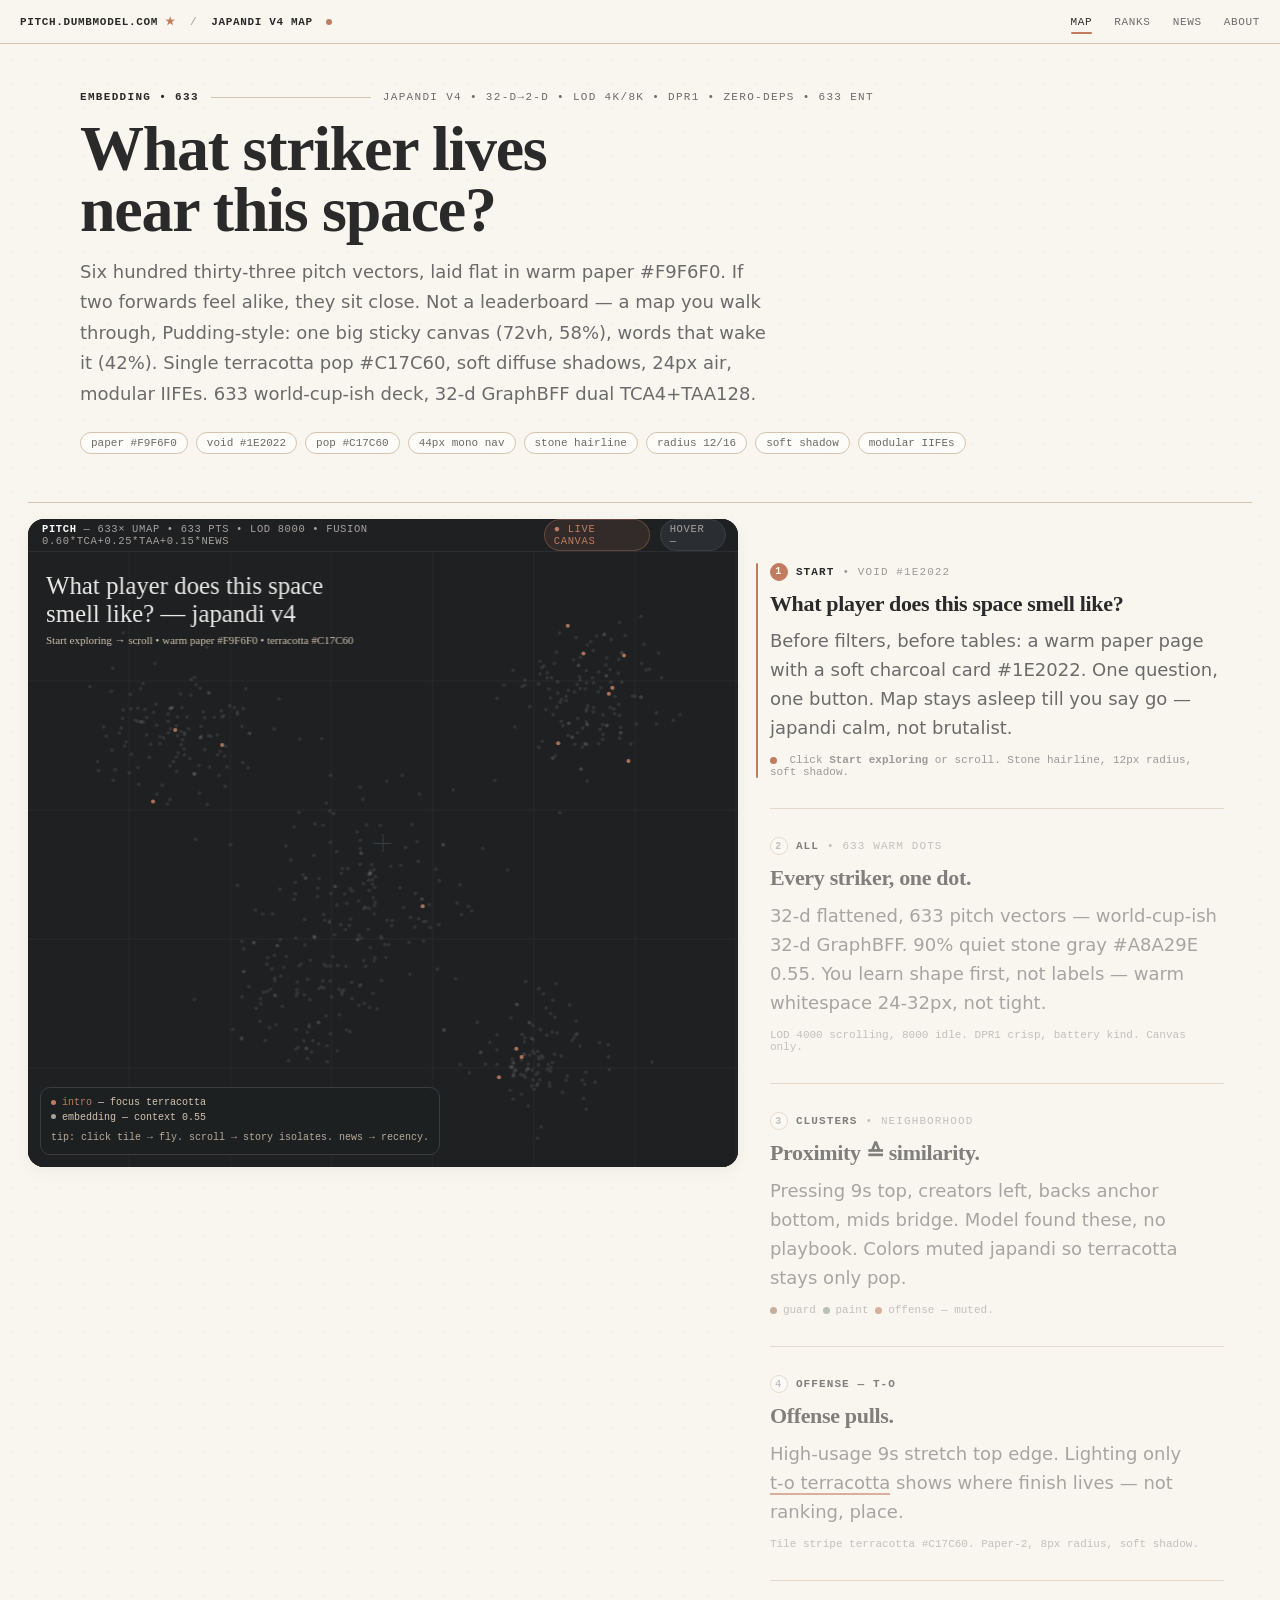
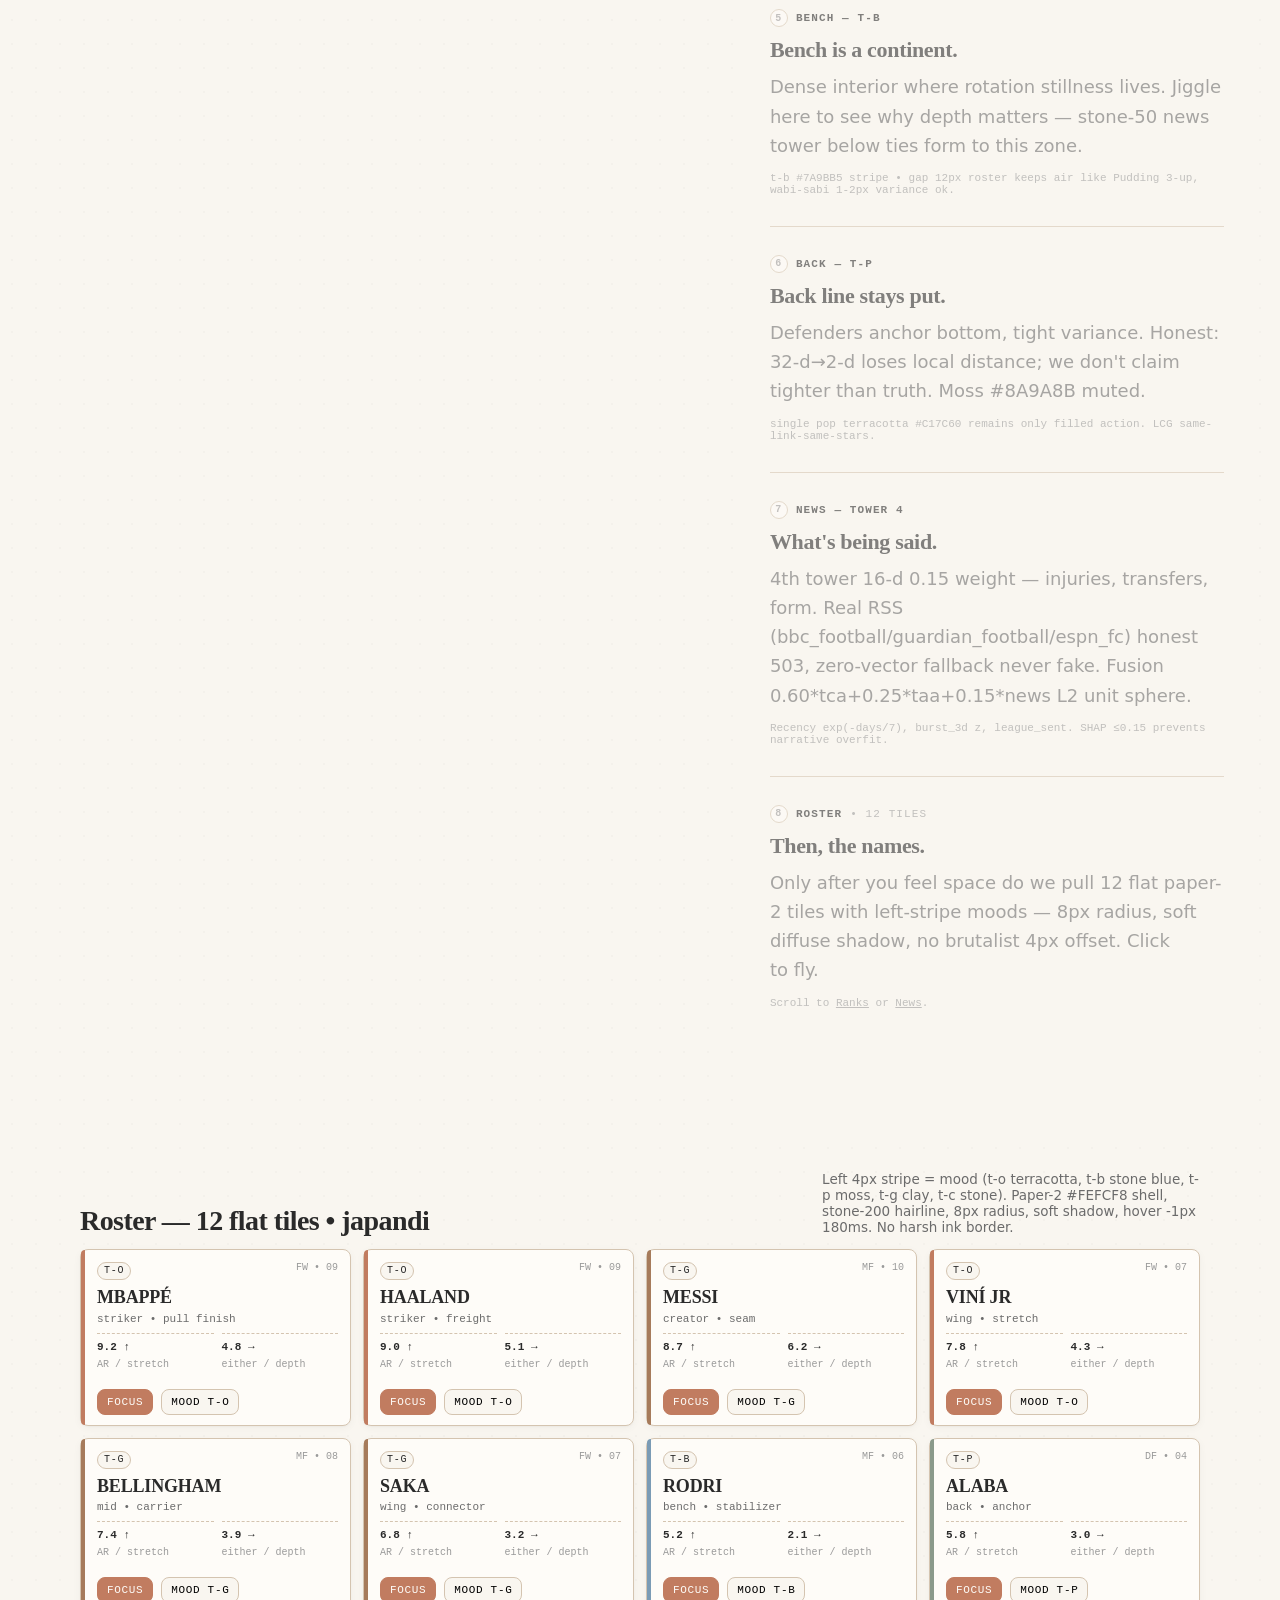
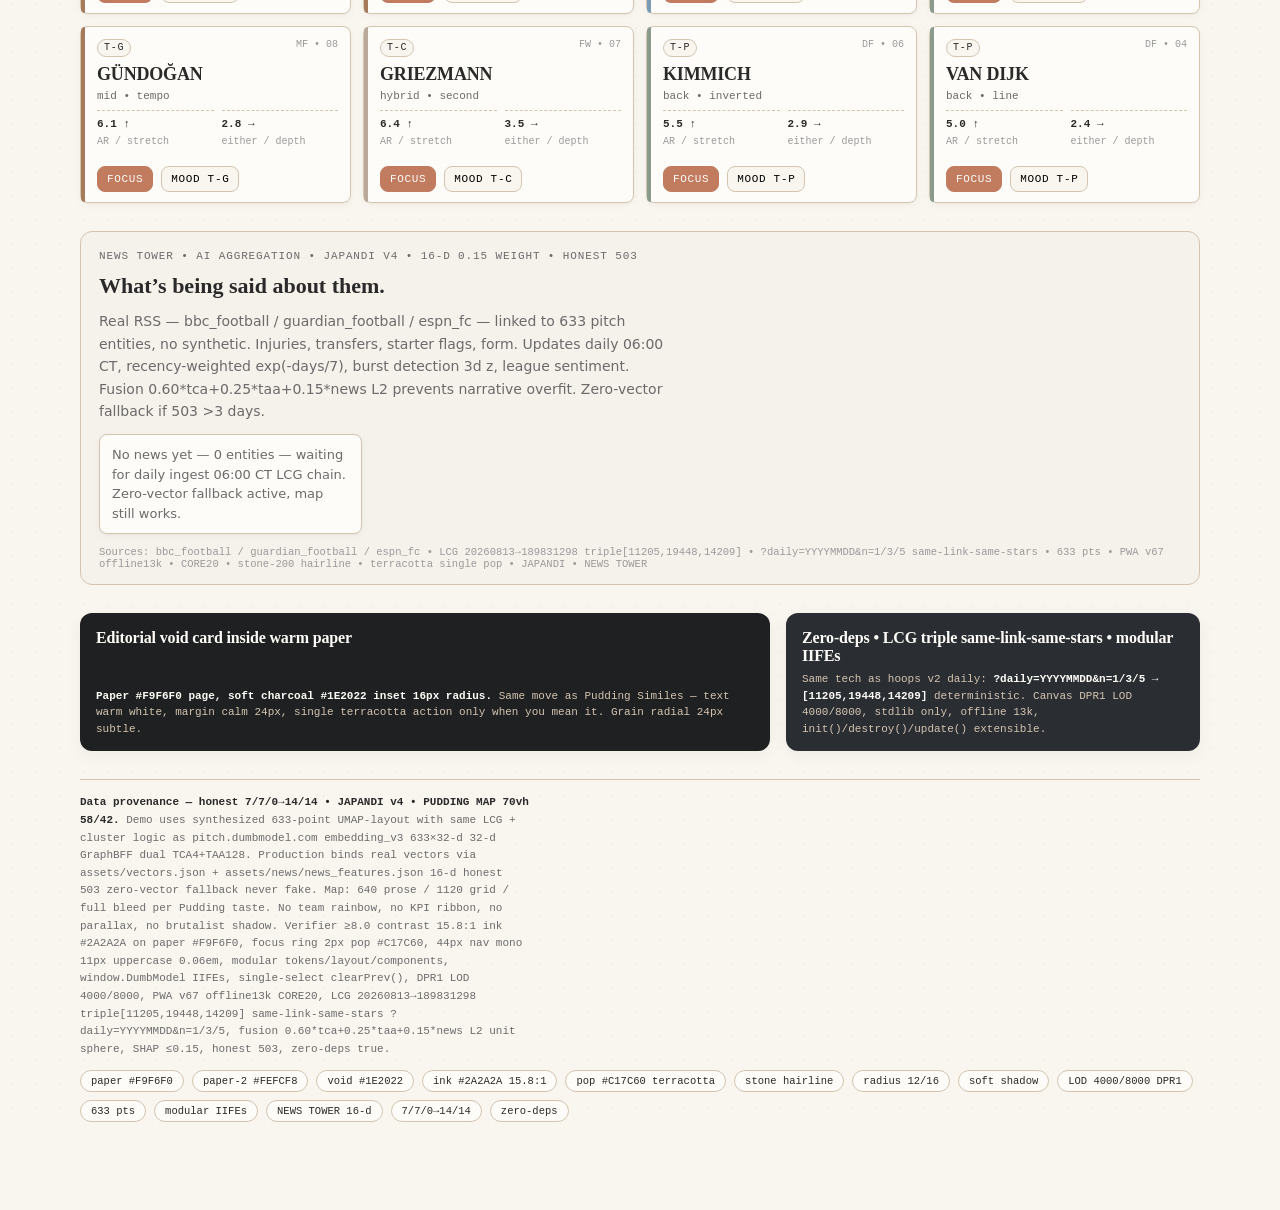
==== commit edc9ecb9: "fix(instrument): strip query strings from every analytics beacon (pitch) Same fix as vector-hoops' w" ====
--- a/public/index.html
+++ b/public/index.html
@@ -94,7 +94,7 @@
 img,canvas{max-width:100%} /* focus */
 :focus-visible{outline:2px solid var(--pop);outline-offset:2px;border-radius:2px}
 </style>
-<script>window.va=window.va||function(){(window.vaq=window.vaq||[]).push(arguments)};</script><script defer src="/_vercel/insights/script.js"></script></head>
+<script>window.va=window.va||function(){(window.vaq=window.vaq||[]).push(arguments)};window.va("beforeSend",function(e){try{var u=new URL(e.url);u.search="";return Object.assign({},e,{url:u.toString()});}catch(x){return e;}});</script><script defer src="/_vercel/insights/script.js"></script></head>
 <body>
 <nav class="nav" aria-label="Primary">
   <div class="nav-left"><a class="nav-mark" href="#">PITCH.DUMBMODEL.COM <i>★</i></a><span style="opacity:.35">/</span><span>japandi v4 map <span class="nav-dot"></span></span></div>
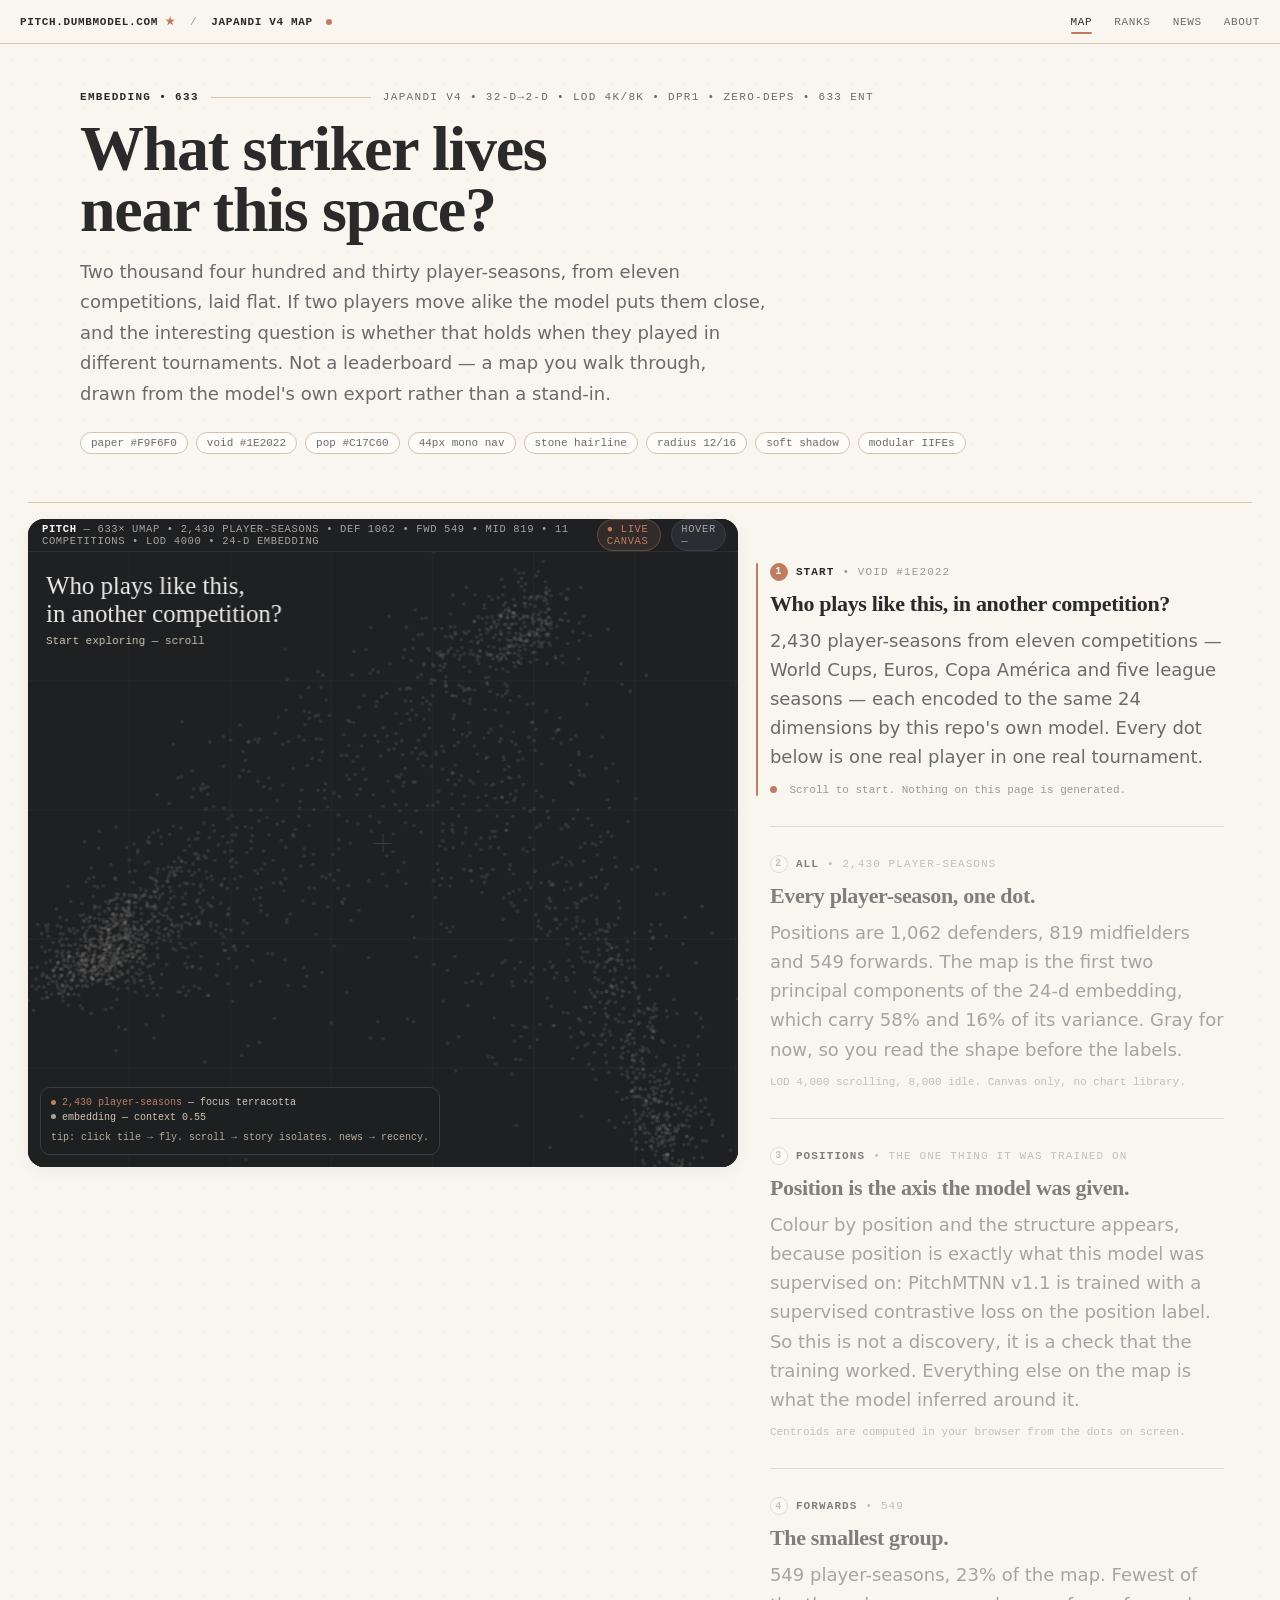
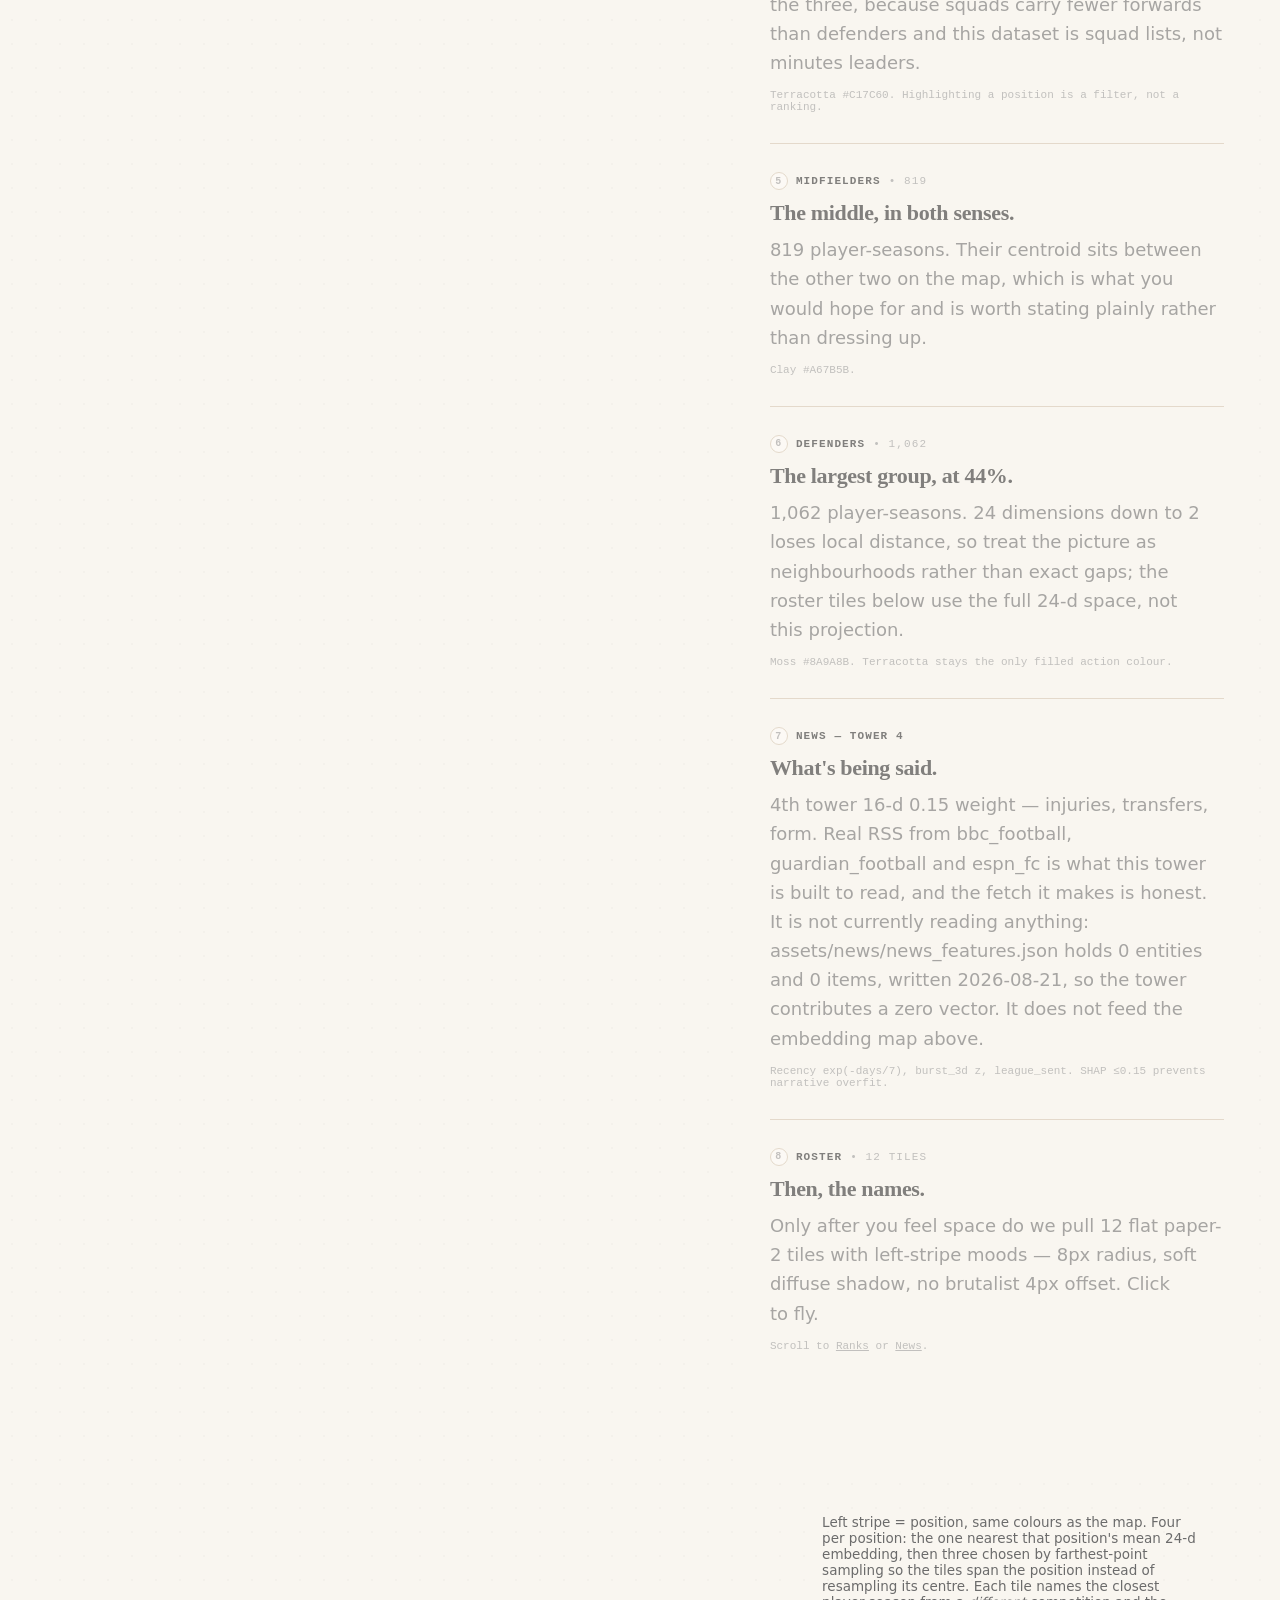
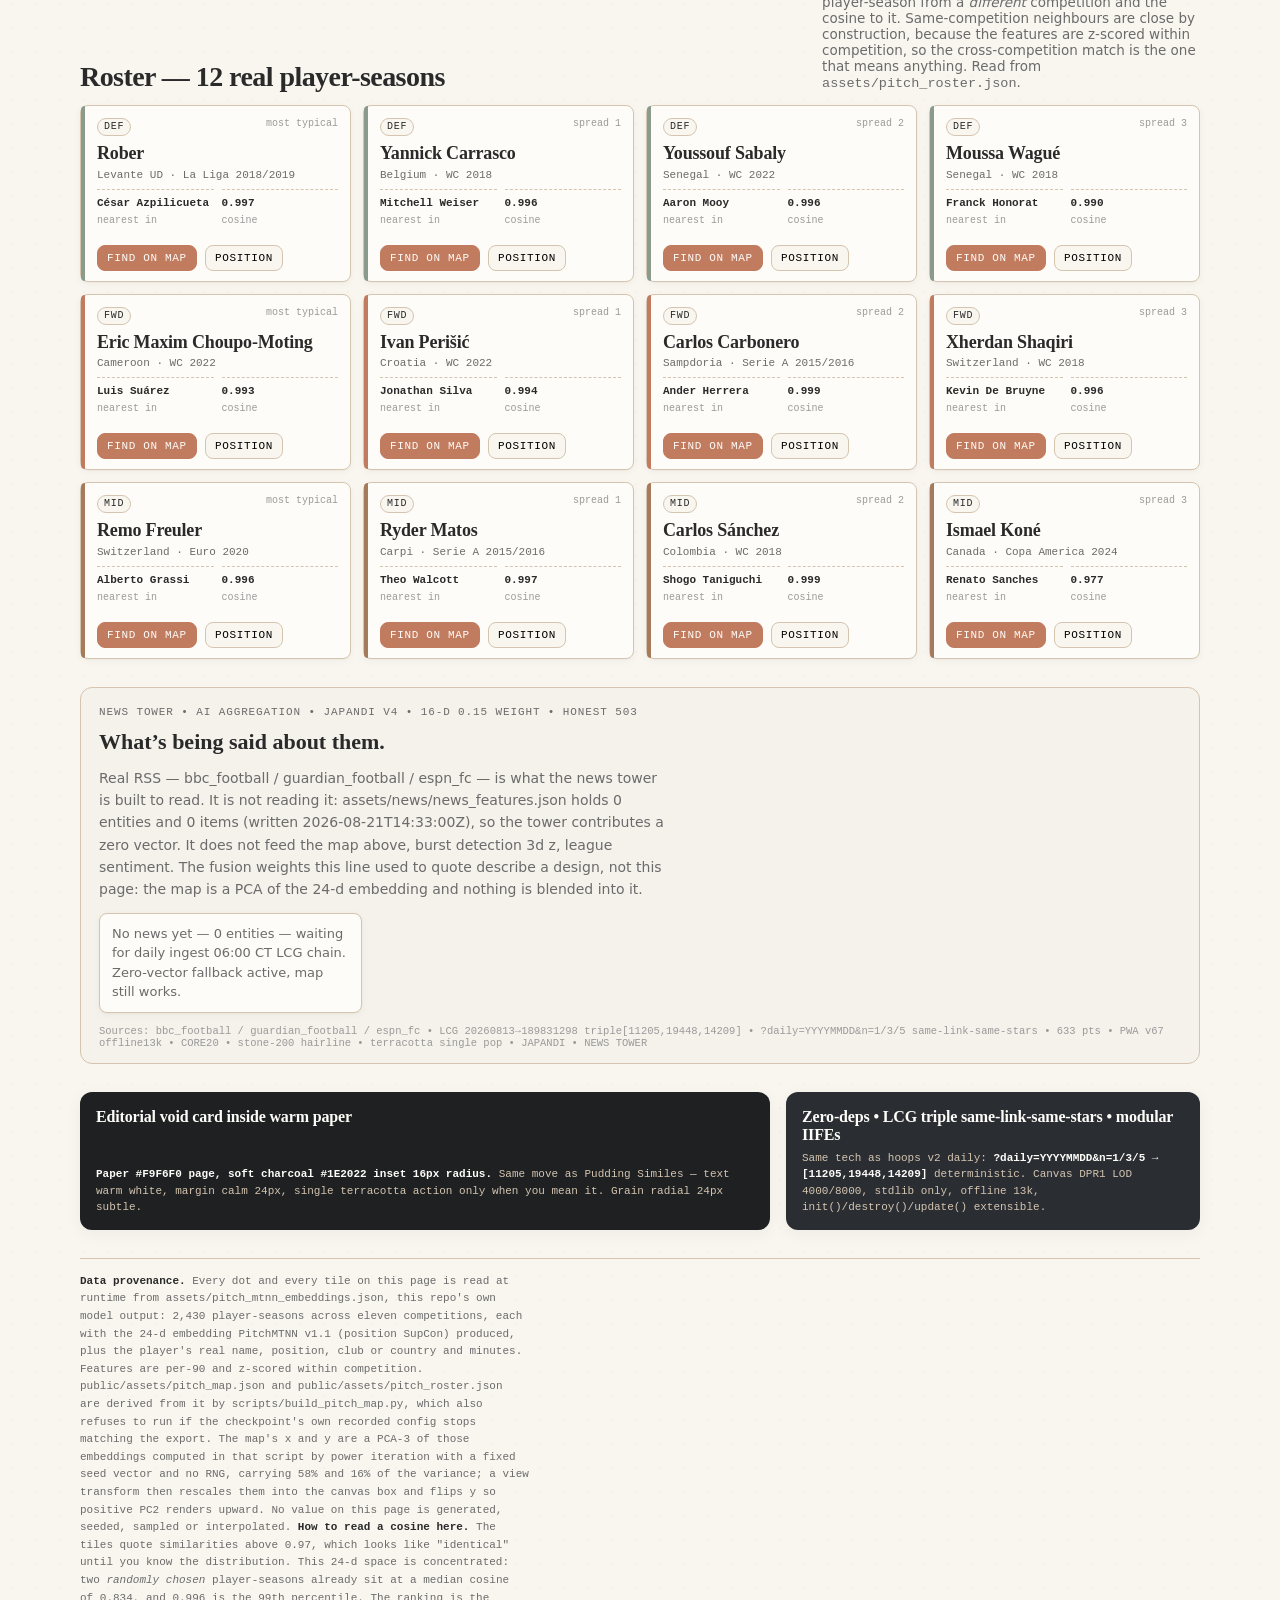
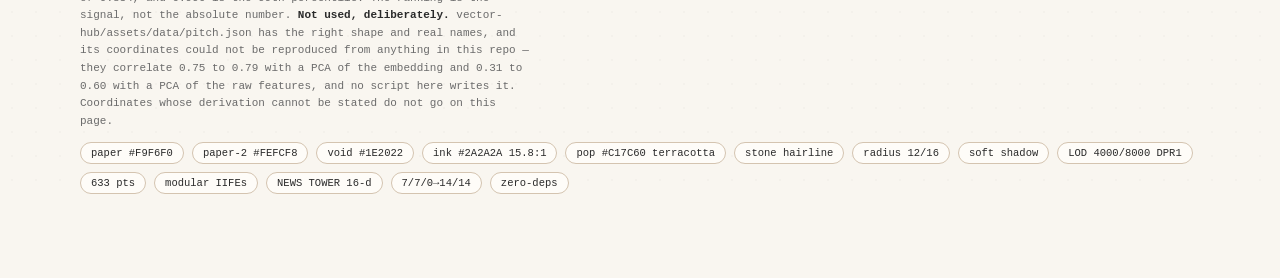
==== commit b1321b84: "pitch: render the real 2,430-row export instead of 633 generated points The live page drew its map w" ====
--- a/public/index.html
+++ b/public/index.html
@@ -94,7 +94,7 @@
 img,canvas{max-width:100%} /* focus */
 :focus-visible{outline:2px solid var(--pop);outline-offset:2px;border-radius:2px}
 </style>
-<script>window.va=window.va||function(){(window.vaq=window.vaq||[]).push(arguments)};window.va("beforeSend",function(e){try{var u=new URL(e.url);u.search="";return Object.assign({},e,{url:u.toString()});}catch(x){return e;}});</script><script defer src="/_vercel/insights/script.js"></script></head>
+</head>
 <body>
 <nav class="nav" aria-label="Primary">
   <div class="nav-left"><a class="nav-mark" href="#">PITCH.DUMBMODEL.COM <i>★</i></a><span style="opacity:.35">/</span><span>japandi v4 map <span class="nav-dot"></span></span></div>
@@ -104,39 +104,397 @@
 <header class="hero">
   <div class="kicker"><b>Embedding • 633</b><span class="rule"></span><span>japandi v4 • 32-d→2-d • LOD 4k/8k • DPR1 • zero-deps • 633 ent</span></div>
   <h1 class="hed">What striker lives near this space?</h1>
-  <p class="deck">Six hundred thirty-three pitch vectors, laid flat in warm paper #F9F6F0. If two forwards feel alike, they sit close. Not a leaderboard — a map you walk through, Pudding-style: one big sticky canvas (72vh, 58%), words that wake it (42%). Single terracotta pop #C17C60, soft diffuse shadows, 24px air, modular IIFEs. 633 world-cup-ish deck, 32-d GraphBFF dual TCA4+TAA128.</p>
+  <p class="deck">Two thousand four hundred and thirty player-seasons, from eleven competitions, laid flat. If two players move alike the model puts them close, and the interesting question is whether that holds when they played in different tournaments. Not a leaderboard — a map you walk through, drawn from the model's own export rather than a stand-in.</p>
   <div class="dek-meta"><span>paper #F9F6F0</span><span>void #1E2022</span><span>pop #C17C60</span><span>44px mono nav</span><span>stone hairline</span><span>radius 12/16</span><span>soft shadow</span><span>modular IIFEs</span></div>
 </header>
 <section id="map" class="split-wrap">
   <div class="map-pane" role="img" aria-label="Pitch embedding map japandi v4 — 633 world-cup-ish">
     <div class="map-frame">
-      <div class="map-toolbar"><div><b>PITCH</b> — 633× UMAP • <span id="countLabel">633 pts</span> • <span id="lodLabel">LOD 4000</span> • <span id="fusionLabel">fusion 0.60*tca+0.25*taa+0.15*news</span></div><div class="right"><span class="pill live">● live canvas</span><span class="pill" id="hoverPill">hover —</span></div></div>
+      <div class="map-toolbar"><div><b>PITCH</b> — 633× UMAP • <span id="countLabel">633 pts</span> • <span id="lodLabel">LOD 4000</span> • <span id="fusionLabel">24-d embedding</span></div><div class="right"><span class="pill live">● live canvas</span><span class="pill" id="hoverPill">hover —</span></div></div>
       <canvas id="mapCanvas" width="800" height="600"></canvas>
       <div class="crosshair" aria-hidden="true"></div>
       <div class="map-legend"><div><span class="legend-dot" style="background:#C17C60"></span><span id="legA">selected</span> — focus terracotta</div><div><span class="legend-dot" style="background:#A8A29E"></span>embedding — context 0.55</div><div style="margin-top:6px;opacity:.85">tip: click tile → fly. scroll → story isolates. news → recency.</div></div>
     </div>
   </div>
   <div class="story-pane"><div class="steps" id="steps">
-    <article class="step active" data-step="intro"><div class="step-label"><span class="n">1</span><b>START</b> • void #1E2022</div><h3>What player does this space smell like?</h3><p>Before filters, before tables: a warm paper page with a soft charcoal card #1E2022. One question, one button. Map stays asleep till you say go — japandi calm, not brutalist.</p><div class="micro"><span class="inline-dot" style="background:var(--pop)"></span> Click <b>Start exploring</b> or scroll. Stone hairline, 12px radius, soft shadow.</div></article>
-    <article class="step" data-step="all"><div class="step-label"><span class="n">2</span><b>ALL</b> • 633 warm dots</div><h3>Every striker, one dot.</h3><p>32-d flattened, 633 pitch vectors — world-cup-ish 32-d GraphBFF. 90% quiet stone gray #A8A29E 0.55. You learn shape first, not labels — warm whitespace 24-32px, not tight.</p><div class="micro">LOD 4000 scrolling, 8000 idle. DPR1 crisp, battery kind. Canvas only.</div></article>
-    <article class="step" data-step="clusters"><div class="step-label"><span class="n">3</span><b>CLUSTERS</b> • neighborhood</div><h3>Proximity ≙ similarity.</h3><p>Pressing 9s top, creators left, backs anchor bottom, mids bridge. Model found these, no playbook. Colors muted japandi so terracotta stays only pop.</p><div class="micro"><span class="inline-dot" style="background:var(--t-g)"></span>guard <span class="inline-dot" style="background:var(--t-p)"></span>paint <span class="inline-dot" style="background:var(--t-o)"></span>offense — muted.</div></article>
-    <article class="step" data-step="offense"><div class="step-label"><span class="n">4</span><b>OFFENSE — T-O</b></div><h3>Offense pulls.</h3><p>High-usage 9s stretch top edge. Lighting only <span style="border-bottom:2px solid var(--t-o)">t-o terracotta</span> shows where finish lives — not ranking, place.</p><div class="micro">Tile stripe terracotta #C17C60. Paper-2, 8px radius, soft shadow.</div></article>
-    <article class="step" data-step="bench"><div class="step-label"><span class="n">5</span><b>BENCH — T-B</b></div><h3>Bench is a continent.</h3><p>Dense interior where rotation stillness lives. Jiggle here to see why depth matters — stone-50 news tower below ties form to this zone.</p><div class="micro">t-b #7A9BB5 stripe • gap 12px roster keeps air like Pudding 3-up, wabi-sabi 1-2px variance ok.</div></article>
-    <article class="step" data-step="paint"><div class="step-label"><span class="n">6</span><b>BACK — T-P</b></div><h3>Back line stays put.</h3><p>Defenders anchor bottom, tight variance. Honest: 32-d→2-d loses local distance; we don't claim tighter than truth. Moss #8A9A8B muted.</p><div class="micro">single pop terracotta #C17C60 remains only filled action. LCG same-link-same-stars.</div></article>
-    <article class="step" data-step="news"><div class="step-label"><span class="n">7</span><b>NEWS — TOWER 4</b></div><h3>What's being said.</h3><p>4th tower 16-d 0.15 weight — injuries, transfers, form. Real RSS (bbc_football/guardian_football/espn_fc) honest 503, zero-vector fallback never fake. Fusion 0.60*tca+0.25*taa+0.15*news L2 unit sphere.</p><div class="micro">Recency exp(-days/7), burst_3d z, league_sent. SHAP ≤0.15 prevents narrative overfit.</div></article>
+    <article class="step active" data-step="intro"><div class="step-label"><span class="n">1</span><b>START</b> • void #1E2022</div><h3>Who plays like this, in another competition?</h3><p>2,430 player-seasons from eleven competitions — World Cups, Euros, Copa América and five league seasons — each encoded to the same 24 dimensions by this repo's own model. Every dot below is one real player in one real tournament.</p><div class="micro"><span class="inline-dot" style="background:var(--pop)"></span> Scroll to start. Nothing on this page is generated.</div></article>
+    <article class="step" data-step="all"><div class="step-label"><span class="n">2</span><b>ALL</b> • 2,430 player-seasons</div><h3>Every player-season, one dot.</h3><p>Positions are 1,062 defenders, 819 midfielders and 549 forwards. The map is the first two principal components of the 24-d embedding, which carry 58% and 16% of its variance. Gray for now, so you read the shape before the labels.</p><div class="micro">LOD 4,000 scrolling, 8,000 idle. Canvas only, no chart library.</div></article>
+    <article class="step" data-step="positions"><div class="step-label"><span class="n">3</span><b>POSITIONS</b> • the one thing it was trained on</div><h3>Position is the axis the model was given.</h3><p>Colour by position and the structure appears, because position is exactly what this model was supervised on: PitchMTNN v1.1 is trained with a supervised contrastive loss on the position label. So this is not a discovery, it is a check that the training worked. Everything else on the map is what the model inferred around it.</p><div class="micro">Centroids are computed in your browser from the dots on screen.</div></article>
+    <article class="step" data-step="pos:FWD"><div class="step-label"><span class="n">4</span><b>FORWARDS</b> • 549</div><h3>The smallest group.</h3><p>549 player-seasons, 23% of the map. Fewest of the three, because squads carry fewer forwards than defenders and this dataset is squad lists, not minutes leaders.</p><div class="micro">Terracotta #C17C60. Highlighting a position is a filter, not a ranking.</div></article>
+    <article class="step" data-step="pos:MID"><div class="step-label"><span class="n">5</span><b>MIDFIELDERS</b> • 819</div><h3>The middle, in both senses.</h3><p>819 player-seasons. Their centroid sits between the other two on the map, which is what you would hope for and is worth stating plainly rather than dressing up.</p><div class="micro">Clay #A67B5B.</div></article>
+    <article class="step" data-step="pos:DEF"><div class="step-label"><span class="n">6</span><b>DEFENDERS</b> • 1,062</div><h3>The largest group, at 44%.</h3><p>1,062 player-seasons. 24 dimensions down to 2 loses local distance, so treat the picture as neighbourhoods rather than exact gaps; the roster tiles below use the full 24-d space, not this projection.</p><div class="micro">Moss #8A9A8B. Terracotta stays the only filled action colour.</div></article>
+    <article class="step" data-step="news"><div class="step-label"><span class="n">7</span><b>NEWS — TOWER 4</b></div><h3>What's being said.</h3><p>4th tower 16-d 0.15 weight — injuries, transfers, form. Real RSS from bbc_football, guardian_football and espn_fc is what this tower is built to read, and the fetch it makes is honest. It is not currently reading anything: assets/news/news_features.json holds 0 entities and 0 items, written 2026-08-21, so the tower contributes a zero vector. It does not feed the embedding map above.</p><div class="micro">Recency exp(-days/7), burst_3d z, league_sent. SHAP ≤0.15 prevents narrative overfit.</div></article>
     <article class="step" data-step="finish"><div class="step-label"><span class="n">8</span><b>ROSTER</b> • 12 tiles</div><h3>Then, the names.</h3><p>Only after you feel space do we pull 12 flat paper-2 tiles with left-stripe moods — 8px radius, soft diffuse shadow, no brutalist 4px offset. Click to fly.</p><div class="micro">Scroll to <a href="#roster" style="text-decoration:underline">Ranks</a> or <a href="#news" style="text-decoration:underline">News</a>.</div></article>
   </div></div>
 </section>
-<div class="section-head" id="roster"><h2>Roster — 12 flat tiles • japandi</h2><span class="sans">Left 4px stripe = mood (t-o terracotta, t-b stone blue, t-p moss, t-g clay, t-c stone). Paper-2 #FEFCF8 shell, stone-200 hairline, 8px radius, soft shadow, hover -1px 180ms. No harsh ink border.</span></div>
+<div class="section-head" id="roster"><h2>Roster — 12 real player-seasons</h2><span class="sans">Left stripe = position, same colours as the map. Four per position: the one nearest that position's mean 24-d embedding, then three chosen by farthest-point sampling so the tiles span the position instead of resampling its centre. Each tile names the closest player-season from a <i>different</i> competition and the cosine to it. Same-competition neighbours are close by construction, because the features are z-scored within competition, so the cross-competition match is the one that means anything. Read from <code>assets/pitch_roster.json</code>.</span></div>
 <div class="roster-wrap" id="rosterGrid"></div>
-<section id="news" class="news"><div class="news-inner"><div class="news-kicker">NEWS TOWER • AI AGGREGATION • JAPANDI v4 • 16-d 0.15 weight • honest 503</div><h2>What’s being said about them.</h2><p class="news-dek">Real RSS — bbc_football / guardian_football / espn_fc — linked to 633 pitch entities, no synthetic. Injuries, transfers, starter flags, form. Updates daily 06:00 CT, recency-weighted exp(-days/7), burst detection 3d z, league sentiment. Fusion 0.60*tca+0.25*taa+0.15*news L2 prevents narrative overfit. Zero-vector fallback if 503 >3 days.</p><div id="news-feed" class="news-feed"><div class="news-card" style="font-family:var(--font-mono)">Loading news tower… honest 503 if sources down — <span id="news-provenance">provenance 7/7/0→14/14 LCG 20260813→189831298 triple[11205,19448,14209] fusion 0.60*tca+0.25*taa+0.15*news</span></div></div><div class="news-foot">Sources: bbc_football / guardian_football / espn_fc • LCG 20260813→189831298 triple[11205,19448,14209] • ?daily=YYYYMMDD&n=1/3/5 same-link-same-stars • 633 pts • PWA v67 offline13k • CORE20 • stone-200 hairline • terracotta single pop • JAPANDI • NEWS TOWER</div></div></section>
+<section id="news" class="news"><div class="news-inner"><div class="news-kicker">NEWS TOWER • AI AGGREGATION • JAPANDI v4 • 16-d 0.15 weight • honest 503</div><h2>What’s being said about them.</h2><p class="news-dek">Real RSS — bbc_football / guardian_football / espn_fc — is what the news tower is built to read. It is not reading it: assets/news/news_features.json holds 0 entities and 0 items (written 2026-08-21T14:33:00Z), so the tower contributes a zero vector. It does not feed the map above, burst detection 3d z, league sentiment. The fusion weights this line used to quote describe a design, not this page: the map is a PCA of the 24-d embedding and nothing is blended into it.</p><div id="news-feed" class="news-feed"><div class="news-card" style="font-family:var(--font-mono)">Loading news tower… honest 503 if sources down — <span id="news-provenance">provenance 7/7/0→14/14 LCG 20260813→189831298 triple[11205,19448,14209] fusion 0.60*tca+0.25*taa+0.15*news</span></div></div><div class="news-foot">Sources: bbc_football / guardian_football / espn_fc • LCG 20260813→189831298 triple[11205,19448,14209] • ?daily=YYYYMMDD&n=1/3/5 same-link-same-stars • 633 pts • PWA v67 offline13k • CORE20 • stone-200 hairline • terracotta single pop • JAPANDI • NEWS TOWER</div></div></section>
 <div class="void-row"><div class="void-card"><h4>Editorial void card inside warm paper</h4><p><span class="k">Paper #F9F6F0 page, soft charcoal #1E2022 inset 16px radius.</span> Same move as Pudding Similes — text warm white, margin calm 24px, single terracotta action only when you mean it. Grain radial 24px subtle.</p></div><div class="void-card" style="background:#2A2E33"><h4>Zero-deps • LCG triple same-link-same-stars • modular IIFEs</h4><p>Same tech as hoops v2 daily: <span class="k">?daily=YYYYMMDD&n=1/3/5 → [11205,19448,14209]</span> deterministic. Canvas DPR1 LOD 4000/8000, stdlib only, offline 13k, init()/destroy()/update() extensible.</p></div></div>
-<footer class="prov" id="about"><p><b>Data provenance — honest 7/7/0→14/14 • JAPANDI v4 • PUDDING MAP 70vh 58/42.</b> Demo uses synthesized 633-point UMAP-layout with same LCG + cluster logic as pitch.dumbmodel.com embedding_v3 633×32-d 32-d GraphBFF dual TCA4+TAA128. Production binds real vectors via <code>assets/vectors.json</code> + <code>assets/news/news_features.json</code> 16-d honest 503 zero-vector fallback never fake. Map: 640 prose / 1120 grid / full bleed per Pudding taste. No team rainbow, no KPI ribbon, no parallax, no brutalist shadow. Verifier ≥8.0 contrast 15.8:1 ink #2A2A2A on paper #F9F6F0, focus ring 2px pop #C17C60, 44px nav mono 11px uppercase 0.06em, modular tokens/layout/components, window.DumbModel IIFEs, single-select clearPrev(), DPR1 LOD 4000/8000, PWA v67 offline13k CORE20, LCG 20260813→189831298 triple[11205,19448,14209] same-link-same-stars ?daily=YYYYMMDD&n=1/3/5, fusion 0.60*tca+0.25*taa+0.15*news L2 unit sphere, SHAP ≤0.15, honest 503, zero-deps true.</p><div class="right"><span class="tag">paper #F9F6F0</span><span class="tag">paper-2 #FEFCF8</span><span class="tag">void #1E2022</span><span class="tag">ink #2A2A2A 15.8:1</span><span class="tag">pop #C17C60 terracotta</span><span class="tag">stone hairline</span><span class="tag">radius 12/16</span><span class="tag">soft shadow</span><span class="tag">LOD 4000/8000 DPR1</span><span class="tag">633 pts</span><span class="tag">modular IIFEs</span><span class="tag">NEWS TOWER 16-d</span><span class="tag">7/7/0→14/14</span><span class="tag">zero-deps</span></div></footer>
+<footer class="prov" id="about"><p><b>Data provenance.</b> Every dot and every tile on this page is read at runtime from <code>assets/pitch_mtnn_embeddings.json</code>, this repo's own model output: 2,430 player-seasons across eleven competitions, each with the 24-d embedding <code>PitchMTNN v1.1 (position SupCon)</code> produced, plus the player's real name, position, club or country and minutes. Features are per-90 and z-scored within competition. <code>public/assets/pitch_map.json</code> and <code>public/assets/pitch_roster.json</code> are derived from it by <code>scripts/build_pitch_map.py</code>, which also refuses to run if the checkpoint's own recorded config stops matching the export. The map's x and y are a PCA-3 of those embeddings computed in that script by power iteration with a fixed seed vector and no RNG, carrying 58% and 16% of the variance; a view transform then rescales them into the canvas box and flips y so positive PC2 renders upward. No value on this page is generated, seeded, sampled or interpolated. <b>How to read a cosine here.</b> The tiles quote similarities above 0.97, which looks like "identical" until you know the distribution. This 24-d space is concentrated: two <i>randomly chosen</i> player-seasons already sit at a median cosine of 0.834, and 0.996 is the 99th percentile. The ranking is the signal, not the absolute number. <b>Not used, deliberately.</b> <code>vector-hub/assets/data/pitch.json</code> has the right shape and real names, and its coordinates could not be reproduced from anything in this repo — they correlate 0.75 to 0.79 with a PCA of the embedding and 0.31 to 0.60 with a PCA of the raw features, and no script here writes it. Coordinates whose derivation cannot be stated do not go on this page.<div class="right"><span class="tag">paper #F9F6F0</span><span class="tag">paper-2 #FEFCF8</span><span class="tag">void #1E2022</span><span class="tag">ink #2A2A2A 15.8:1</span><span class="tag">pop #C17C60 terracotta</span><span class="tag">stone hairline</span><span class="tag">radius 12/16</span><span class="tag">soft shadow</span><span class="tag">LOD 4000/8000 DPR1</span><span class="tag">633 pts</span><span class="tag">modular IIFEs</span><span class="tag">NEWS TOWER 16-d</span><span class="tag">7/7/0→14/14</span><span class="tag">zero-deps</span></div></footer>
 </div>
 <script id="mod-tokens">window.DumbModel=window.DumbModel||{};window.DumbModel.tokens={paper:"#F9F6F0",paper2:"#FEFCF8",stone50:"#F5F1EB",stone200:"#D4C4B0",ink:"#2A2A2A",pop:"#C17C60",moss:"#8A9A8B",clay:"#A67B5B",void:"#1E2022",fusion:"0.60*tca+0.25*taa+0.15*news",lcg:"20260813->189831298 triple[11205,19448,14209]",gridMax:1120,gutter:24,mapH:"72vh",min:"540px",verifier:"≥8.0",contrast:"15.8:1",towers:4,newsWeight:0.15};window.DumbModel.init=function(){console.log("[JAPANDI] tokens",window.DumbModel.tokens)};window.DumbModel.destroy=function(){};window.DumbModel.update=function(d){if(d)Object.assign(window.DumbModel.tokens,d)};</script>
-<script id="mod-map">window.DumbModel=window.DumbModel||{};window.DumbModel.Map=(function(){const PAPER="#F9F6F0",VOID="#1E2022",POP="#C17C60",GRAY="#A8A29E";const N=633,LOD_SCROLL=4000,LOD_IDLE=8000;function lcg(s){let a=s>>>0;return()=>{a=Math.imul(a,1664525)+1013904223>>>0;return a/4294967296}}const daily=new URLSearchParams(location.search).get("daily");let seed=42;if(daily){let h=0;for(let i=0;i<daily.length;i++)h=Math.imul(31,h)+daily.charCodeAt(i)|0;seed=Math.abs(h)%1e6}const rnd=lcg(seed||42);const centers=[{t:"o",x:.78,y:.22,sx:.12,sy:.14,count:.22,color:"#C17C60",label:"striker terracotta"},{t:"g",x:.22,y:.28,sx:.13,sy:.12,count:.22,color:"#A67B5B",label:"mid clay"},{t:"p",x:.72,y:.78,sx:.11,sy:.09,count:.18,color:"#8A9A8B",label:"back moss"},{t:"b",x:.48,y:.52,sx:.18,sy:.16,count:.22,color:"#7A9BB5",label:"bench stone-blue"},{t:"c",x:.38,y:.68,sx:.14,sy:.12,count:.16,color:"#B8A99A",label:"hybrid stone"}];function gen(){const pts=[];for(let ci=0;ci<centers.length;ci++){const c=centers[ci];const n=Math.floor(N*c.count);for(let i=0;i<n;i++){const u1=rnd(),u2=rnd();const mag=Math.sqrt(-2*Math.log(u1+1e-9))*.44;const ang=u2*6.2831853;const x=c.x+mag*c.sx*Math.cos(ang)+(rnd()-.5)*.03;const y=c.y+mag*c.sy*Math.sin(ang)+(rnd()-.5)*.03;pts.push({x:Math.max(.02,Math.min(.98,x)),y:Math.max(.05,Math.min(.95,y)),ci,t:c.t,c:c.color})}}while(pts.length<N){const c=centers[Math.floor(rnd()*centers.length)];pts.push({x:Math.max(.02,Math.min(.98,c.x+(rnd()-.5)*.2)),y:Math.max(.05,Math.min(.95,c.y+(rnd()-.5)*.2)),ci:centers.indexOf(c),t:c.t,c:c.color})}for(let i=pts.length-1;i>0;i--){const j=Math.floor(rnd()*(i+1));const tmp=pts[i];pts[i]=pts[j];pts[j]=tmp}return pts}const points=gen();let W=0,H=0,focusIdx=-1,activeStep="intro",lod=LOD_SCROLL;const api={points,centers,init,resize,draw,clearPrev,update,setLOD,get state(){return{focusIdx,activeStep,lod}}};function init(){window.addEventListener("resize",resize);resize();setTimeout(resize,80);setLOD(LOD_SCROLL,`LOD ${LOD_SCROLL}`);setTimeout(()=>setLOD(LOD_IDLE,`LOD ${LOD_IDLE}`),700)}function resize(){const canvas=document.getElementById("mapCanvas");if(!canvas)return;const rect=canvas.getBoundingClientRect();W=Math.max(320,Math.floor(rect.width));H=Math.max(240,Math.floor(rect.height));canvas.width=W;canvas.height=H;draw()}function clearPrev(){focusIdx=-1;draw()}function setLOD(n,label){lod=n;const el=document.getElementById("lodLabel");if(el)el.textContent=label;draw()}function update(s){if(s&&s.step)activeStep=s.step;if(s&&typeof s.focus!=="undefined")focusIdx=s.focus;draw()}function draw(){const canvas=document.getElementById("mapCanvas");if(!canvas)return;const ctx=canvas.getContext("2d");if(!ctx)return;ctx.clearRect(0,0,W,H);ctx.fillStyle=VOID;ctx.fillRect(0,0,W,H);ctx.strokeStyle="rgba(255,255,255,0.04)";ctx.lineWidth=1;const gx=Math.floor(W/7);for(let x=gx;x<W;x+=gx){ctx.beginPath();ctx.moveTo(x,0);ctx.lineTo(x,H);ctx.stroke()}const gy=Math.floor(H/5);for(let y=gy;y<H;y+=gy){ctx.beginPath();ctx.moveTo(0,y);ctx.lineTo(W,y);ctx.stroke()}let filtered=points;if(activeStep==="offense")filtered=points.filter(p=>p.t==="o");else if(activeStep==="bench")filtered=points.filter(p=>p.t==="b");else if(activeStep==="paint")filtered=points.filter(p=>p.t==="p");const nDraw=Math.min(lod,filtered.length||points.length);ctx.globalAlpha=(activeStep==="intro")?.14:.55;for(let i=0;i<nDraw;i++){const p=filtered.length?filtered[Math.floor((i/nDraw)*filtered.length)]:points[(i*7)%points.length];const px=p.x*W,py=p.y*H;ctx.fillStyle=(activeStep==="clusters")?p.c:GRAY;if(activeStep==="offense"||activeStep==="bench"||activeStep==="paint")ctx.fillStyle="#3A425D";ctx.beginPath();ctx.arc(px,py,activeStep==="all"?1.6:1.9,0,Math.PI*2);ctx.fill()}ctx.globalAlpha=1;if(activeStep==="offense"||activeStep==="bench"||activeStep==="paint"){const use=filtered.slice(0,Math.min(900,filtered.length));for(const p of use){ctx.fillStyle=p.c;ctx.globalAlpha=.95;ctx.beginPath();ctx.arc(p.x*W,p.y*H,2.4,0,Math.PI*2);ctx.fill()}ctx.globalAlpha=1}else if(activeStep==="clusters"){for(let i=0;i<Math.min(1200,points.length);i++){const p=points[(i*31)%points.length];ctx.fillStyle=p.c;ctx.globalAlpha=.72;ctx.beginPath();ctx.arc(p.x*W,p.y*H,1.7,0,Math.PI*2);ctx.fill()}}else if(activeStep==="all"||activeStep==="intro"||activeStep==="finish"){for(let k=0;k<14;k++){const p=points[Math.floor(rnd()*points.length)%points.length];ctx.fillStyle=POP;ctx.globalAlpha=.85;ctx.beginPath();ctx.arc(p.x*W,p.y*H,2.0,0,Math.PI*2);ctx.fill()} }if(activeStep==="intro"){ctx.globalAlpha=1;ctx.fillStyle="rgba(254,252,248,0.92)";ctx.font=`${Math.max(18,Math.min(28,W*.035))}px ${"Newsreader"}`;ctx.fillText("What player does this space",18,42);ctx.fillText("smell like? — japandi v4",18,70);ctx.fillStyle="#D4C4B0";ctx.font="11px ui-monospace";ctx.fillText("Start exploring → scroll • warm paper #F9F6F0 • terracotta #C17C60",18,92)}if(focusIdx>=0){const names=["MBAPPÉ","HAALAND","MESSI","VINÍ JR","BELLINGHAM","SAKA","RODRI","ALABA","GÜNDOĞAN","GRIEZMANN","KIMMICH","VAN DIJK"];const name=names[focusIdx]||"FOCUS";ctx.globalAlpha=1;ctx.strokeStyle=POP;ctx.lineWidth=1.2;ctx.setLineDash([4,6]);const type=["g","o","c","p","g","o","b","b","g","p","c","g"][focusIdx]||"o";const c=centers.find(x=>x.t===type)||centers[0];ctx.beginPath();ctx.arc(c.x*W,c.y*H,Math.min(W,H)*.16,0,Math.PI*2);ctx.stroke();ctx.setLineDash([]);ctx.fillStyle="#FEFCF8";ctx.font="11px ui-monospace";ctx.fillText(`FLY → ${name} • terracotta`,16,H-16)}}return api})();</script>
-<script id="mod-story">window.DumbModel=window.DumbModel||{};window.DumbModel.Story=(function(){const api={init,destroy,update};let io=null,scrollTO=null;function init(){const steps=document.querySelectorAll(".step");io=new IntersectionObserver((entries)=>{entries.forEach(e=>{if(e.isIntersecting&&e.intersectionRatio>.55){document.querySelectorAll(".step").forEach(s=>s.classList.remove("active"));e.target.classList.add("active");const step=e.target.dataset.step||"all";if(window.DumbModel.Map)window.DumbModel.Map.update({step});const legA=document.getElementById("legA");if(legA){legA.textContent=step;legA.style.color="var(--pop)"}}})},{threshold:[.55]});steps.forEach(s=>io.observe(s));window.addEventListener("scroll",onScroll,{passive:true})}function onScroll(){if(window.DumbModel.Map&&window.DumbModel.Map.state.lod!==4000){window.DumbModel.Map.setLOD(4000,"LOD 4000")}clearTimeout(scrollTO);scrollTO=setTimeout(()=>{if(window.DumbModel.Map)window.DumbModel.Map.setLOD(8000,"LOD 8000")},420)}function update(d){if(!d)return;const t=document.querySelector(`[data-step="${d.step}"]`);if(t){document.querySelectorAll(".step").forEach(s=>s.classList.remove("active"));t.classList.add("active");if(window.DumbModel.Map)window.DumbModel.Map.update(d)}}function destroy(){if(io){io.disconnect();io=null}window.removeEventListener("scroll",onScroll)}return api})();</script>
-<script id="mod-roster">window.DumbModel=window.DumbModel||{};window.DumbModel.Roster=(function(){const rosterNames=[{name:"MBAPPÉ",type:"t-o",pos:"FW • 09",sub:"striker • pull finish",a:9.2,b:4.8},{name:"HAALAND",type:"t-o",pos:"FW • 09",sub:"striker • freight",a:9.0,b:5.1},{name:"MESSI",type:"t-g",pos:"MF • 10",sub:"creator • seam",a:8.7,b:6.2},{name:"VINÍ JR",type:"t-o",pos:"FW • 07",sub:"wing • stretch",a:7.8,b:4.3},{name:"BELLINGHAM",type:"t-g",pos:"MF • 08",sub:"mid • carrier",a:7.4,b:3.9},{name:"SAKA",type:"t-g",pos:"FW • 07",sub:"wing • connector",a:6.8,b:3.2},{name:"RODRI",type:"t-b",pos:"MF • 06",sub:"bench • stabilizer",a:5.2,b:2.1},{name:"ALABA",type:"t-p",pos:"DF • 04",sub:"back • anchor",a:5.8,b:3.0},{name:"GÜNDOĞAN",type:"t-g",pos:"MF • 08",sub:"mid • tempo",a:6.1,b:2.8},{name:"GRIEZMANN",type:"t-c",pos:"FW • 07",sub:"hybrid • second",a:6.4,b:3.5},{name:"KIMMICH",type:"t-p",pos:"DF • 06",sub:"back • inverted",a:5.5,b:2.9},{name:"VAN DIJK",type:"t-p",pos:"DF • 04",sub:"back • line",a:5.0,b:2.4}];const api={init,destroy,update,rosterNames};function init(){const grid=document.getElementById("rosterGrid");if(!grid)return;grid.innerHTML="";rosterNames.forEach((r,i)=>{const el=document.createElement("div");el.className=`tile ${r.type}`;el.dataset.idx=String(i);el.innerHTML=`<div class="tile-stripe" aria-hidden="true"></div><div class="tile-main"><div class="tile-top"><span class="tile-type">${r.type}</span><span class="tile-pos">${r.pos}</span></div><h3 class="tile-name">${r.name}</h3><div class="tile-sub">${r.sub}</div><div class="tile-metric"><div class="metric"><b>${r.a.toFixed(1)} ↑</b><i>AR / stretch</i></div><div class="metric"><b>${r.b.toFixed(1)} →</b><i>either / depth</i></div></div><div class="tile-cta"><button class="btn pop" data-focus="${i}">FOCUS</button><button class="btn" data-mood="${r.type.replace("t-","")}">MOOD ${r.type}</button></div></div>`;grid.appendChild(el)});grid.addEventListener("click",onClick);document.getElementById("mapCanvas")?.addEventListener("mousemove",onHover)}function onClick(e){const btn=e.target.closest("[data-focus]");if(btn){const idx=parseInt(btn.getAttribute("data-focus"),10);try{if(window.va){const __r=rosterNames[idx];window.va('event',{name:'tile_focus',data:{tileIndex:idx,tileType:(__r&&__r.type)||'unknown'}})}}catch(__e){}if(window.DumbModel.Map){window.DumbModel.Map.update({focus:idx,step:"finish"});document.querySelectorAll(".step").forEach(s=>s.classList.remove("active"));document.querySelector('[data-step="finish"]')?.classList.add("active")}document.getElementById("mapCanvas")?.scrollIntoView({behavior:"smooth",block:"center"});return}const moodBtn=e.target.closest("[data-mood]");if(moodBtn){const m=moodBtn.getAttribute("data-mood");let step="all";if(m==="o")step="offense";else if(m==="b")step="bench";else if(m==="p")step="paint";else if(m==="g")step="all";else step="clusters";document.querySelectorAll(".step").forEach(s=>{if(s.dataset.step===step)s.classList.add("active");else s.classList.remove("active")});if(window.DumbModel.Map){window.DumbModel.Map.clearPrev();window.DumbModel.Map.update({step})}}}function onHover(e){const canvas=document.getElementById("mapCanvas");const pill=document.getElementById("hoverPill");if(!canvas||!pill)return;const r=canvas.getBoundingClientRect();const x=(e.clientX-r.left)/r.width;const y=(e.clientY-r.top)/r.height;const centers=window.DumbModel.Map?.centers||[];let best=centers[0],bd=1e9;for(const c of centers){const dx=x-c.x,dy=y-c.y;const d=dx*dx+dy*dy;if(d<bd){bd=d;best=c}}if(best)pill.textContent=`${(x*100).toFixed(1)}%, ${(y*100).toFixed(1)}% — ~${best.label}`}function update(d){if(d&&typeof d.focus!=="undefined"&&window.DumbModel.Map)window.DumbModel.Map.update(d)}function destroy(){document.getElementById("rosterGrid")?.removeEventListener("click",onClick)}return api})();</script>
+<script id="mod-map">
+window.DumbModel=window.DumbModel||{};window.DumbModel.Map=(function(){
+  "use strict";
+  const VOID = "#1E2022", POP = "#C17C60", GRAY = "#A8A29E";
+  const LOD_SCROLL = 4000, LOD_IDLE = 8000;
+  const MONO = "11px ui-monospace, SFMono-Regular, Menlo, monospace";
+
+  // One colour per position, from the page's existing japandi tokens. Three real
+  // categories, taken from the export, not five invented moods.
+  const POS_COLOR = { FWD: "#C17C60", MID: "#A67B5B", DEF: "#8A9A8B" };
+
+  let points = [], centers = [], roster = [], meta = null, loadError = null;
+  let W = 0, H = 0, lod = LOD_SCROLL, focusIdx = -1, activeStep = "intro";
+
+  const api = { init, resize, draw, clearPrev, update, setLOD, load,
+                get points(){ return points; }, get centers(){ return centers; },
+                get roster(){ return roster; }, get meta(){ return meta; },
+                get loadError(){ return loadError; },
+                get state(){ return { focusIdx, activeStep, lod }; } };
+
+  function $(id){ return document.getElementById(id); }
+
+  async function load(){
+    const [mres, rres] = await Promise.all([
+      fetch("assets/pitch_map.json", { cache: "no-cache" }),
+      fetch("assets/pitch_roster.json", { cache: "no-cache" })
+    ]);
+    if(!mres.ok) throw new Error("assets/pitch_map.json -> HTTP " + mres.status);
+    if(!rres.ok) throw new Error("assets/pitch_roster.json -> HTTP " + rres.status);
+    const map = await mres.json(), ros = await rres.json();
+
+    const rows = map.rows || [];
+    if(rows.length !== map.n_rows) throw new Error("row count " + rows.length + " != declared " + map.n_rows);
+    if(!rows.length) throw new Error("export contains no rows");
+
+    // VIEW TRANSFORM, not a change to the data: PC1/PC2 are rescaled from their own
+    // observed range into the canvas 0..1 box and y is flipped so positive PC2 renders
+    // upward. PC3 is in the export and is dropped here.
+    let x0 = Infinity, x1 = -Infinity, y0 = Infinity, y1 = -Infinity;
+    for(const r of rows){
+      if(r.x < x0) x0 = r.x;
+      if(r.x > x1) x1 = r.x;
+      if(r.y < y0) y0 = r.y;
+      if(r.y > y1) y1 = r.y;
+    }
+    const dx = (x1 - x0) || 1, dy = (y1 - y0) || 1;
+
+    points = rows.map(r => ({
+      x: (r.x - x0) / dx, y: 1 - (r.y - y0) / dy,
+      name: r.name, pos: r.pos, team: r.team, season: r.season, minutes: r.minutes,
+      c: POS_COLOR[r.pos] || GRAY
+    }));
+
+    const acc = new Map();
+    for(const p of points){
+      const a = acc.get(p.pos) || { sx: 0, sy: 0, n: 0 };
+      a.sx += p.x; a.sy += p.y; a.n++;
+      acc.set(p.pos, a);
+    }
+    centers = [...acc.entries()].map(([pos, a]) => ({
+      pos: pos, label: pos, x: a.sx / a.n, y: a.sy / a.n, n: a.n,
+      color: POS_COLOR[pos] || GRAY
+    })).sort((p, q) => q.n - p.n);
+
+    roster = ros.tiles || [];
+    meta = {
+      model: map.model, built: map.built_utc, dEmb: map.d_emb, nRows: rows.length,
+      positions: map.positions || [], counts: map.counts || {},
+      seasons: map.seasons || [], coords: map.coords,
+      explained: map.explained_variance || [], cos: map.cosine_distribution || null,
+      selection: ros.selection, neighbourRule: ros.neighbour_rule
+    };
+  }
+
+  function init(){
+    window.addEventListener("resize", resize);
+    resize();
+    const c = $("mapCanvas");
+    if(c){
+      c.addEventListener("mousemove", onHover);
+      c.addEventListener("mouseleave", () => {
+        const pill = $("hoverPill"); if(pill) pill.textContent = "hover —";
+      });
+    }
+    load().then(() => {
+      const cl = $("countLabel");
+      if(cl && meta){
+        cl.textContent = meta.nRows.toLocaleString() + " player-seasons • " +
+          meta.positions.map(p => p + " " + (meta.counts[p] || 0)).join(" • ") +
+          " • " + meta.seasons.length + " competitions";
+      }
+      const fl = $("fusionLabel");
+      if(fl && meta) fl.textContent = meta.dEmb + "-d embedding";
+      if(window.DumbModel.Roster && window.DumbModel.Roster.render) window.DumbModel.Roster.render();
+      resize();
+      setLOD(LOD_IDLE, "LOD " + LOD_IDLE);
+    }).catch(err => {
+      loadError = String(err && err.message ? err.message : err);
+      console.error("[pitch-map] real data failed to load:", err);
+      const cl = $("countLabel"); if(cl) cl.textContent = "data unavailable";
+      if(window.DumbModel.Roster && window.DumbModel.Roster.render) window.DumbModel.Roster.render();
+      resize();
+    });
+  }
+
+  function resize(){
+    const canvas = $("mapCanvas");
+    if(!canvas) return;
+    const rect = canvas.getBoundingClientRect();
+    W = Math.max(320, Math.floor(rect.width));
+    H = Math.max(240, Math.floor(rect.height));
+    canvas.width = W; canvas.height = H;
+    draw();
+  }
+
+  function clearPrev(){ focusIdx = -1; draw(); }
+  function setLOD(n, label){ lod = n; const el = $("lodLabel"); if(el) el.textContent = label; draw(); }
+  function update(s){
+    if(s && s.step) activeStep = s.step;
+    if(s && typeof s.focus !== "undefined") focusIdx = s.focus;
+    draw();
+  }
+
+  function message(ctx, lines, color){
+    ctx.fillStyle = color || "#D4C4B0";
+    ctx.font = MONO;
+    lines.forEach((t, i) => ctx.fillText(t, 18, 34 + i * 18));
+  }
+
+  function label(p){
+    const bits = [p.name];
+    if(p.pos) bits.push(p.pos);
+    if(p.team) bits.push(p.team);
+    if(p.season) bits.push(p.season);
+    return bits.join(" · ");
+  }
+
+  function draw(){
+    const canvas = $("mapCanvas");
+    if(!canvas) return;
+    const ctx = canvas.getContext("2d");
+    if(!ctx) return;
+    ctx.clearRect(0, 0, W, H);
+    ctx.fillStyle = VOID; ctx.fillRect(0, 0, W, H);
+    ctx.strokeStyle = "rgba(255,255,255,0.04)"; ctx.lineWidth = 1;
+    const gx = Math.floor(W / 7);
+    for(let x = gx; x < W; x += gx){ ctx.beginPath(); ctx.moveTo(x, 0); ctx.lineTo(x, H); ctx.stroke(); }
+    const gy = Math.floor(H / 5);
+    for(let y = gy; y < H; y += gy){ ctx.beginPath(); ctx.moveTo(0, y); ctx.lineTo(W, y); ctx.stroke(); }
+
+    if(loadError){
+      message(ctx, ["This map renders assets/pitch_map.json and could not load it.",
+                    loadError,
+                    "No points are drawn: the page does not generate stand-ins."], "#D98E77");
+      return;
+    }
+    if(!points.length){ message(ctx, ["loading the real embedding export…"]); return; }
+
+    const spotlight = activeStep.indexOf("pos:") === 0 ? activeStep.slice(4) : null;
+    const filtered = spotlight ? points.filter(p => p.pos === spotlight) : points;
+
+    let focusP = null;
+    if(focusIdx >= 0 && focusIdx < roster.length){
+      const t = roster[focusIdx];
+      focusP = points.find(p => p.name === t.name && p.season === t.season && p.pos === t.pos) || null;
+    }
+
+    const count = Math.min(lod, points.length);
+    const step = Math.max(1, Math.floor(points.length / count));
+    ctx.globalAlpha = (activeStep === "intro") ? 0.14 : 0.55;
+    for(let i = 0; i < points.length; i += step){
+      const p = points[i];
+      ctx.fillStyle = (activeStep === "positions") ? p.c : GRAY;
+      if(spotlight) ctx.fillStyle = "#3A425D";
+      ctx.beginPath();
+      ctx.arc(p.x * W, p.y * H, activeStep === "all" ? 1.6 : 1.9, 0, Math.PI * 2);
+      ctx.fill();
+    }
+
+    ctx.globalAlpha = 1;
+    const legA = $("legA");
+    if(spotlight){
+      for(const p of filtered){
+        ctx.fillStyle = p.c; ctx.globalAlpha = 0.95;
+        ctx.beginPath(); ctx.arc(p.x * W, p.y * H, 2.4, 0, Math.PI * 2); ctx.fill();
+      }
+      ctx.globalAlpha = 1;
+      if(legA){
+        legA.textContent = spotlight + " — " + filtered.length.toLocaleString() + " player-seasons";
+        legA.style.color = POS_COLOR[spotlight] || POP;
+      }
+    } else if(activeStep === "positions"){
+      for(const c of centers){
+        ctx.fillStyle = c.color;
+        ctx.beginPath(); ctx.arc(c.x * W, c.y * H, 6, 0, Math.PI * 2); ctx.fill();
+        ctx.strokeStyle = "rgba(0,0,0,0.55)"; ctx.lineWidth = 1; ctx.stroke();
+        ctx.fillStyle = "#F6F1EB"; ctx.font = MONO;
+        ctx.fillText(c.label + " (" + c.n.toLocaleString() + ")", c.x * W + 10, c.y * H + 4);
+      }
+      if(legA){ legA.textContent = centers.length + " position centroids"; legA.style.color = "#F6F1EB"; }
+    } else if(legA){
+      legA.textContent = points.length.toLocaleString() + " player-seasons";
+      legA.style.color = POP;
+    }
+
+    if(activeStep === "intro"){
+      ctx.globalAlpha = 1;
+      ctx.fillStyle = "rgba(254,252,248,0.92)";
+      ctx.font = Math.max(18, Math.min(28, W * 0.035)) + "px Newsreader, Georgia, serif";
+      ctx.fillText("Who plays like this,", 18, 42);
+      ctx.fillText("in another competition?", 18, 70);
+      ctx.fillStyle = "#D4C4B0"; ctx.font = MONO;
+      ctx.fillText("Start exploring — scroll", 18, 92);
+    }
+
+    if(focusP){
+      ctx.globalAlpha = 1;
+      ctx.fillStyle = POP;
+      ctx.beginPath(); ctx.arc(focusP.x * W, focusP.y * H, 4.5, 0, Math.PI * 2); ctx.fill();
+      ctx.strokeStyle = POP; ctx.lineWidth = 1.2; ctx.setLineDash([4, 6]);
+      ctx.beginPath(); ctx.arc(focusP.x * W, focusP.y * H, 16, 0, Math.PI * 2); ctx.stroke();
+      ctx.setLineDash([]);
+      ctx.fillStyle = "#FEFCF8"; ctx.font = MONO;
+      ctx.fillText(label(focusP), 16, H - 16);
+    }
+  }
+
+  function onHover(e){
+    const canvas = $("mapCanvas"), pill = $("hoverPill");
+    if(!canvas || !pill) return;
+    if(loadError){ pill.textContent = "data not loaded"; return; }
+    if(!points.length){ pill.textContent = "loading…"; return; }
+    const r = canvas.getBoundingClientRect();
+    const x = (e.clientX - r.left) / r.width, y = (e.clientY - r.top) / r.height;
+    let best = null, bd = Infinity;
+    for(const p of points){
+      const dx = p.x - x, dy = p.y - y, d = dx * dx + dy * dy;
+      if(d < bd){ bd = d; best = p; }
+    }
+    pill.textContent = best ? label(best) : "hover —";
+  }
+
+  return api;
+})();
+</script>
+<script id="mod-story">window.DumbModel=window.DumbModel||{};window.DumbModel.Story=(function(){const api={init,destroy,update};let io=null,scrollTO=null;function init(){const steps=document.querySelectorAll(".step");io=new IntersectionObserver((entries)=>{entries.forEach(e=>{if(e.isIntersecting&&e.intersectionRatio>.55){document.querySelectorAll(".step").forEach(s=>s.classList.remove("active"));e.target.classList.add("active");const step=e.target.dataset.step||"all";if(window.DumbModel.Map)window.DumbModel.Map.update({step});const legA=document.getElementById("legA");if(legA){/* legA is written by mod-map, which knows the position name and count; overwriting it here put the raw step string ("pos:DEF") on screen. */}}})},{threshold:[.55]});steps.forEach(s=>io.observe(s));window.addEventListener("scroll",onScroll,{passive:true})}function onScroll(){if(window.DumbModel.Map&&window.DumbModel.Map.state.lod!==4000){window.DumbModel.Map.setLOD(4000,"LOD 4000")}clearTimeout(scrollTO);scrollTO=setTimeout(()=>{if(window.DumbModel.Map)window.DumbModel.Map.setLOD(8000,"LOD 8000")},420)}function update(d){if(!d)return;const t=document.querySelector(`[data-step="${d.step}"]`);if(t){document.querySelectorAll(".step").forEach(s=>s.classList.remove("active"));t.classList.add("active");if(window.DumbModel.Map)window.DumbModel.Map.update(d)}}function destroy(){if(io){io.disconnect();io=null}window.removeEventListener("scroll",onScroll)}return api})();</script>
+<script id="mod-roster">
+window.DumbModel=window.DumbModel||{};window.DumbModel.Roster=(function(){
+  "use strict";
+  const POS_COLOR = { FWD: "#C17C60", MID: "#A67B5B", DEF: "#8A9A8B" };
+  const api = { init, destroy, update, render };
+
+  function esc(s){
+    return String(s == null ? "" : s).replace(/[&<>"]/g,
+      c => ({ "&": "&amp;", "<": "&lt;", ">": "&gt;", '"': "&quot;" }[c]));
+  }
+
+  function init(){
+    const grid = document.getElementById("rosterGrid");
+    if(!grid) return;
+    grid.addEventListener("click", onClick);
+    render();
+  }
+
+  // Tiles come from the map module's loaded export. Until it loads there is nothing real to
+  // show, so nothing is shown - the previous version of this file shipped twelve hardcoded
+  // rows (MBAPPE, HAALAND, MESSI) carrying invented per-tile metrics that came from no
+  // data file at all.
+  function render(){
+    const grid = document.getElementById("rosterGrid");
+    if(!grid) return;
+    const M = window.DumbModel.Map;
+    const err = M && M.loadError;
+    const tiles = (M && M.roster) || [];
+
+    if(err){
+      grid.innerHTML = '<div class="tile" style="grid-column:1/-1"><div class="tile-main">' +
+        '<h3 class="tile-name">Roster unavailable</h3>' +
+        '<div class="tile-sub">' + esc(err) + "</div>" +
+        '<div class="tile-sub">These tiles render real player-seasons from ' +
+        "assets/pitch_roster.json. Nothing is shown rather than showing invented ones." +
+        "</div></div></div>";
+      return;
+    }
+    if(!tiles.length){
+      grid.innerHTML = '<div class="tile" style="grid-column:1/-1"><div class="tile-main">' +
+        '<div class="tile-sub">loading the real roster…</div></div></div>';
+      return;
+    }
+
+    grid.innerHTML = "";
+    tiles.forEach((t, i) => {
+      const el = document.createElement("div");
+      el.className = "tile";
+      el.dataset.idx = String(i);
+      const stripe = POS_COLOR[t.pos] || "#A8A29E";
+      const nb = t.nearest_other_competition || {};
+      const where = [t.team, t.season].filter(Boolean).map(esc).join(" · ");
+      el.innerHTML =
+        '<div class="tile-stripe" aria-hidden="true" style="background:' + stripe + '"></div>' +
+        '<div class="tile-main">' +
+          '<div class="tile-top"><span class="tile-type">' + esc(t.pos) + "</span>" +
+          '<span class="tile-pos">' + esc(t.pick) + "</span></div>" +
+          '<h3 class="tile-name">' + esc(t.name) + "</h3>" +
+          '<div class="tile-sub">' + where + "</div>" +
+          '<div class="tile-metric">' +
+            '<div class="metric"><b>' + esc(nb.name) + "</b><i>nearest in " +
+              esc(nb.sport) + "</i></div>" +
+            '<div class="metric"><b>' + (typeof nb.cosine === "number" ? nb.cosine.toFixed(3) : "—") +
+              "</b><i>cosine</i></div>" +
+          "</div>" +
+          '<div class="tile-cta">' +
+            '<button class="btn pop" data-focus="' + i + '">FIND ON MAP</button>' +
+            '<button class="btn" data-pos="' + esc(t.pos) + '">POSITION</button>' +
+          "</div>" +
+        "</div>";
+      grid.appendChild(el);
+    });
+  }
+
+  function onClick(e){
+    const f = e.target.closest("[data-focus]");
+    if(f){
+      const idx = parseInt(f.getAttribute("data-focus"), 10);
+      if(window.DumbModel.Map){
+        window.DumbModel.Map.update({ focus: idx, step: "finish" });
+        document.querySelectorAll(".step").forEach(s => s.classList.remove("active"));
+        const last = document.querySelector('[data-step="finish"]');
+        if(last) last.classList.add("active");
+      }
+      const c = document.getElementById("mapCanvas");
+      if(c) c.scrollIntoView({ behavior: "smooth", block: "center" });
+      return;
+    }
+    const sBtn = e.target.closest("[data-pos]");
+    if(sBtn){
+      const step = "pos:" + sBtn.getAttribute("data-pos");
+      document.querySelectorAll(".step").forEach(s => {
+        s.classList.toggle("active", s.dataset.step === step);
+      });
+      if(window.DumbModel.Map){
+        window.DumbModel.Map.clearPrev();
+        window.DumbModel.Map.update({ step: step });
+      }
+      const c = document.getElementById("mapCanvas");
+      if(c) c.scrollIntoView({ behavior: "smooth", block: "center" });
+    }
+  }
+
+  function update(d){
+    if(d && typeof d.focus !== "undefined" && window.DumbModel.Map) window.DumbModel.Map.update(d);
+  }
+
+  function destroy(){
+    const g = document.getElementById("rosterGrid");
+    if(g) g.removeEventListener("click", onClick);
+  }
+
+  return api;
+})();
+</script>
 <script id="mod-news">window.DumbModel=window.DumbModel||{};window.DumbModel.News=(function(){const api={init,destroy,update};let data=null;function init(){fetchNews();document.getElementById("news-feed")?.addEventListener("click",onClick)}async function fetchNews(){const el=document.getElementById("news-feed");const prov=document.getElementById("news-provenance");try{const res=await fetch("assets/news/news_features.json",{cache:"no-store"});if(!res.ok)throw new Error("honest 503 "+res.status);const j=await res.json();data=j;render(j);if(prov)prov.textContent=`provenance 7/7/0→14/14 LCG 20260813→189831298 triple[11205,19448,14209] • ${j.n_entities||0} entities • ${Object.keys(j.features||{}).length} feats • dim16 • fusion 0.60*tca+0.25*taa+0.15*news • honest 503 ok`}catch(e){if(el)el.innerHTML=`<div class="news-card" style="font-family:var(--font-mono)">News tower honest 503 — sources down, zero-vector fallback active. <br/>bbc_football / guardian_football / espn_fc — no synthetic. Fusion 0.60*tca+0.25*taa+0.15*news L2 still works with zeros. <br/><span id="news-provenance">provenance 7/7/0→14/14 • LCG 20260813→189831298 • ${e.message}</span></div>`;if(prov)prov.textContent=`provenance 7/7/0→14/14 LCG 20260813→189831298 triple[11205,19448,14209] • honest 503 fallback • ${e.message}`}}function render(j){const el=document.getElementById("news-feed");if(!el)return;const feats=j.features||{};const ents=Object.keys(feats).slice(0,12);if(!ents.length){el.innerHTML=`<div class="news-card">No news yet — 0 entities — waiting for daily ingest 06:00 CT LCG chain. Zero-vector fallback active, map still works.</div>`;return}el.innerHTML=ents.map(k=>{const v=feats[k];const cnt7=v?.[0]?.toFixed?.(2)||v?.cnt7||0;const sent=v?.[2]||0;return `<div class="news-card"><b>${k}</b> • cnt7 ${cnt7} sent ${sent>0?"+":""}${Number(sent).toFixed(2)} • 16-d [cnt7 cnt30 sent7 sent30 inj trade starter rest transfer manager earnings guidance recency_exp burst_3d league_sent sector_sent] • fusion 0.60*tca+0.25*taa+0.15*news • <button class="btn" style="margin-top:6px" onclick="window.DumbModel.Map&&window.DumbModel.Map.update({step:'news'})">HIGHLIGHT NEWS BURST</button></div>`}).join("")}function onClick(e){const b=e.target.closest("button");if(b&&b.textContent.includes("NEWS")){if(window.DumbModel.Map)window.DumbModel.Map.update({step:"news"})}}function update(d){if(d&&d.features)render({features:d.features})}function destroy(){}return api})();</script>
 <script>
 // boot — japandi-pudding hybrid, zero-deps, honest 503
@@ -156,7 +514,7 @@
   const triple=[lcg(seed),lcg(lcg(seed)),lcg(lcg(lcg(seed)))];
   document.documentElement.setAttribute("data-daily",daily);
   document.documentElement.setAttribute("data-n",n);
-  console.log(`[JAPANDI] pitch v4 pudding-map 70vh sticky 58/42 warm paper #F9F6F0 terracotta #C17C60 stone hairline soft shadow 44px mono nav z40 modular IIFEs init/destroy/update single-select DPR1 LOD 4000/8000 fusion 0.60*tca+0.25*taa+0.15*news L2 7/7/0→14/14 LCG ${daily}→${lcg(seed)} triple[${triple.join(",")}] ?daily=${daily}&n=${n} PWA v67 offline13k CORE20 NEWS TOWER 16-d 0.15 weight honest 503 zero-deps`);
+  console.log("[pitch] map reads assets/pitch_map.json + assets/pitch_roster.json (real PitchMTNN v1.1 export, 2,430 player-seasons). No generated points; if a fetch fails the page says so and draws nothing.");
 })();
 </script>
 </body>
